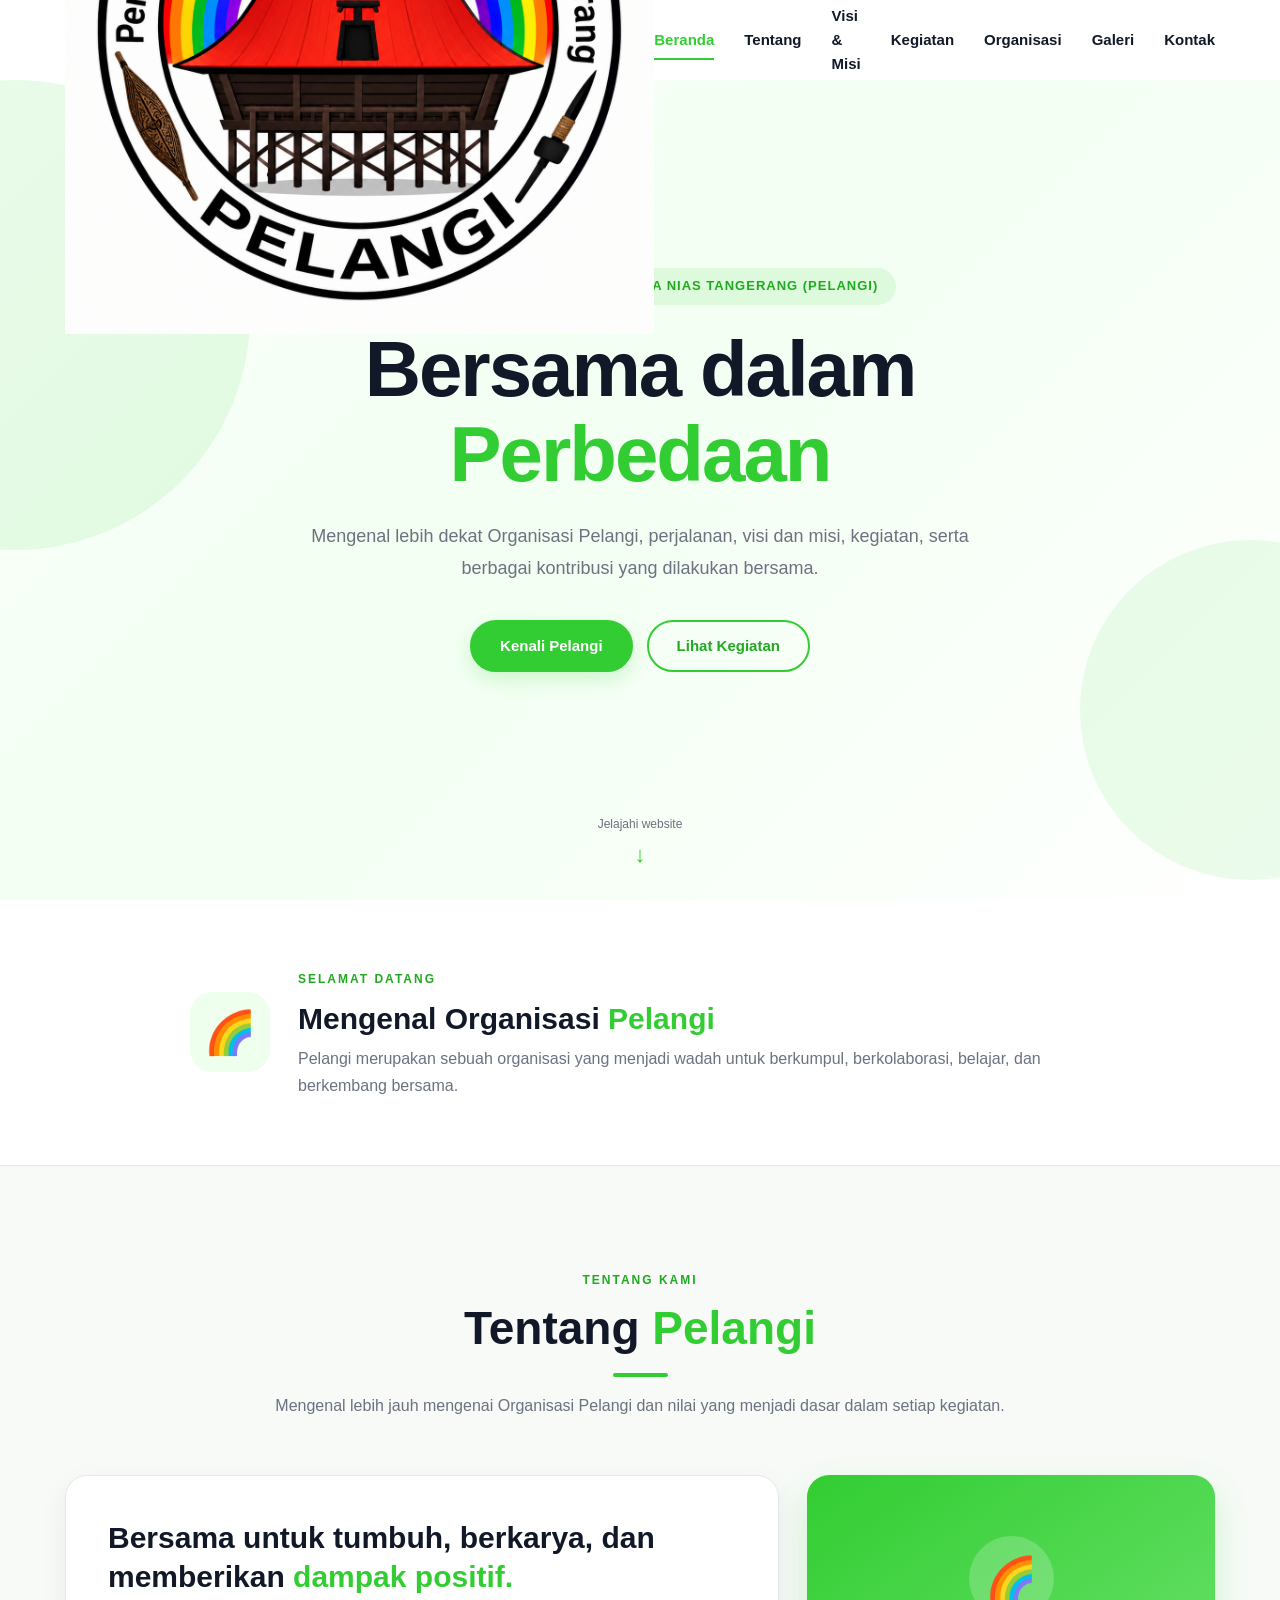
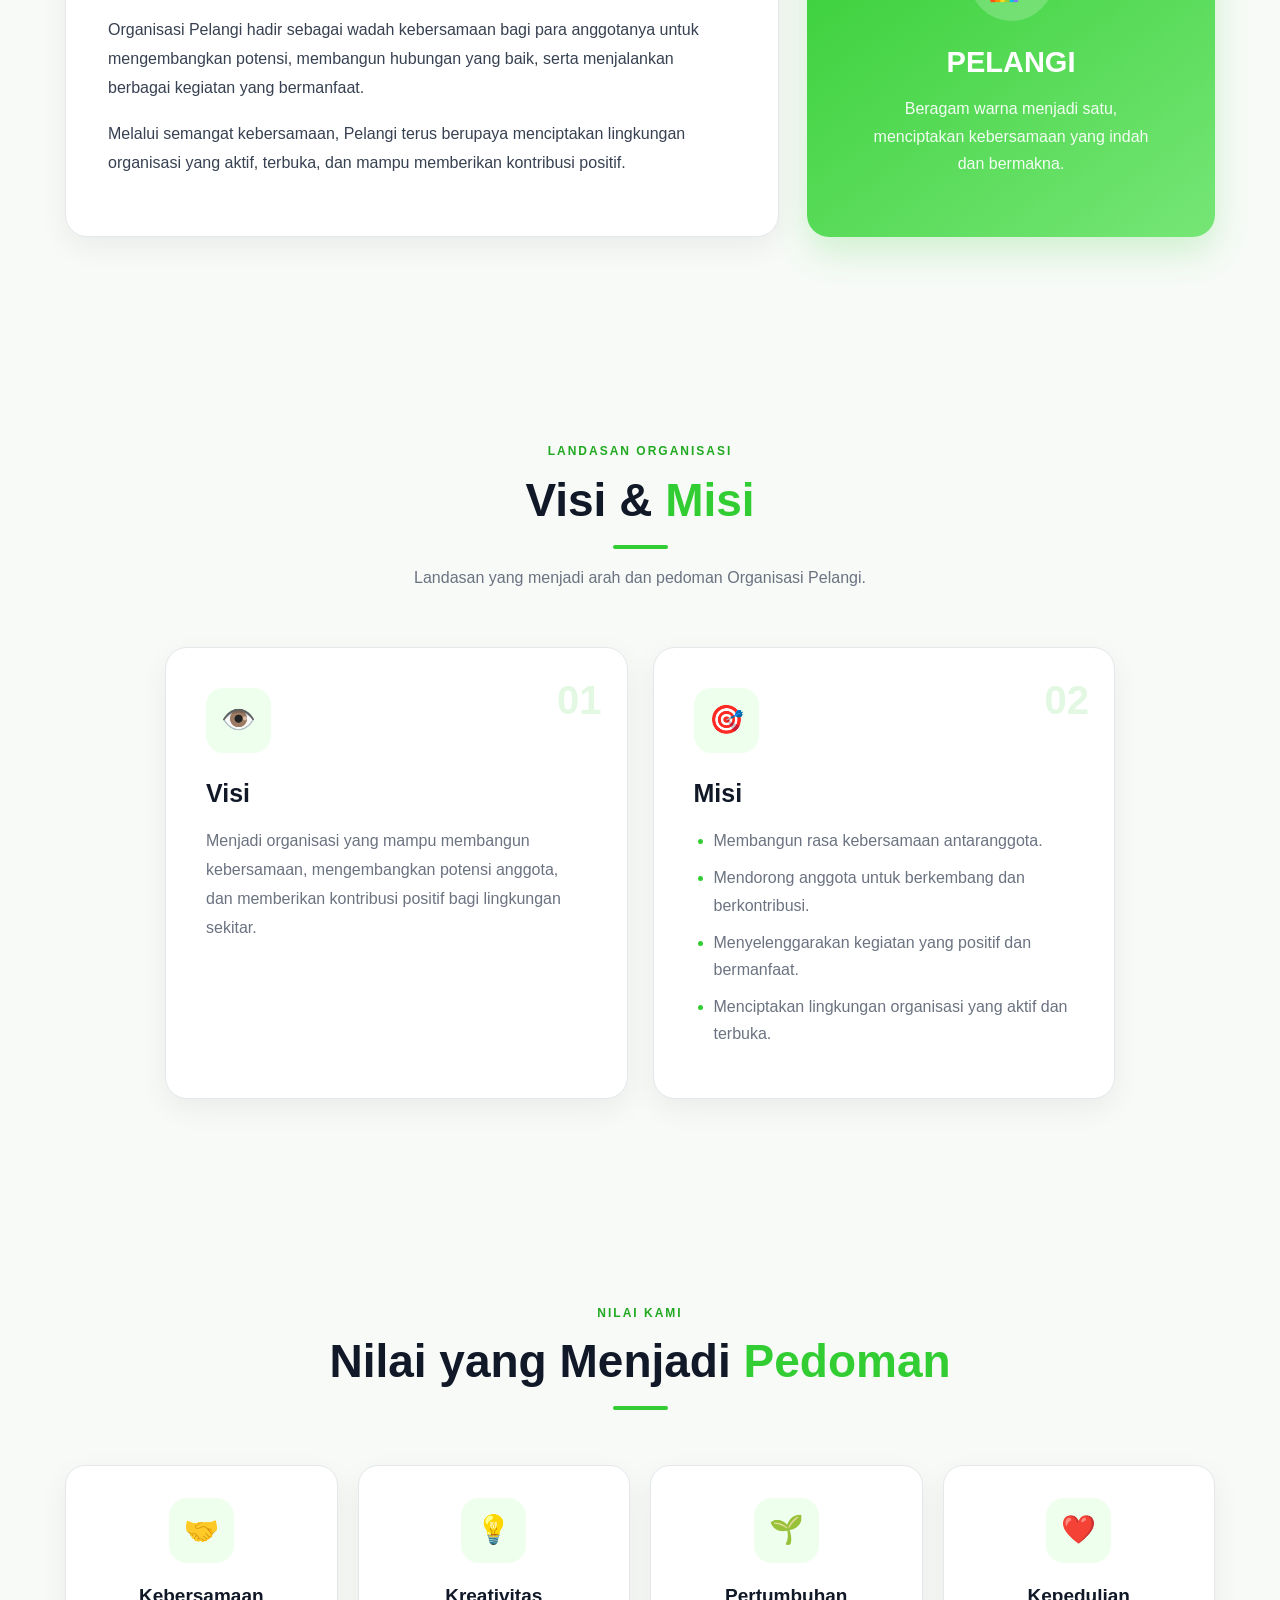
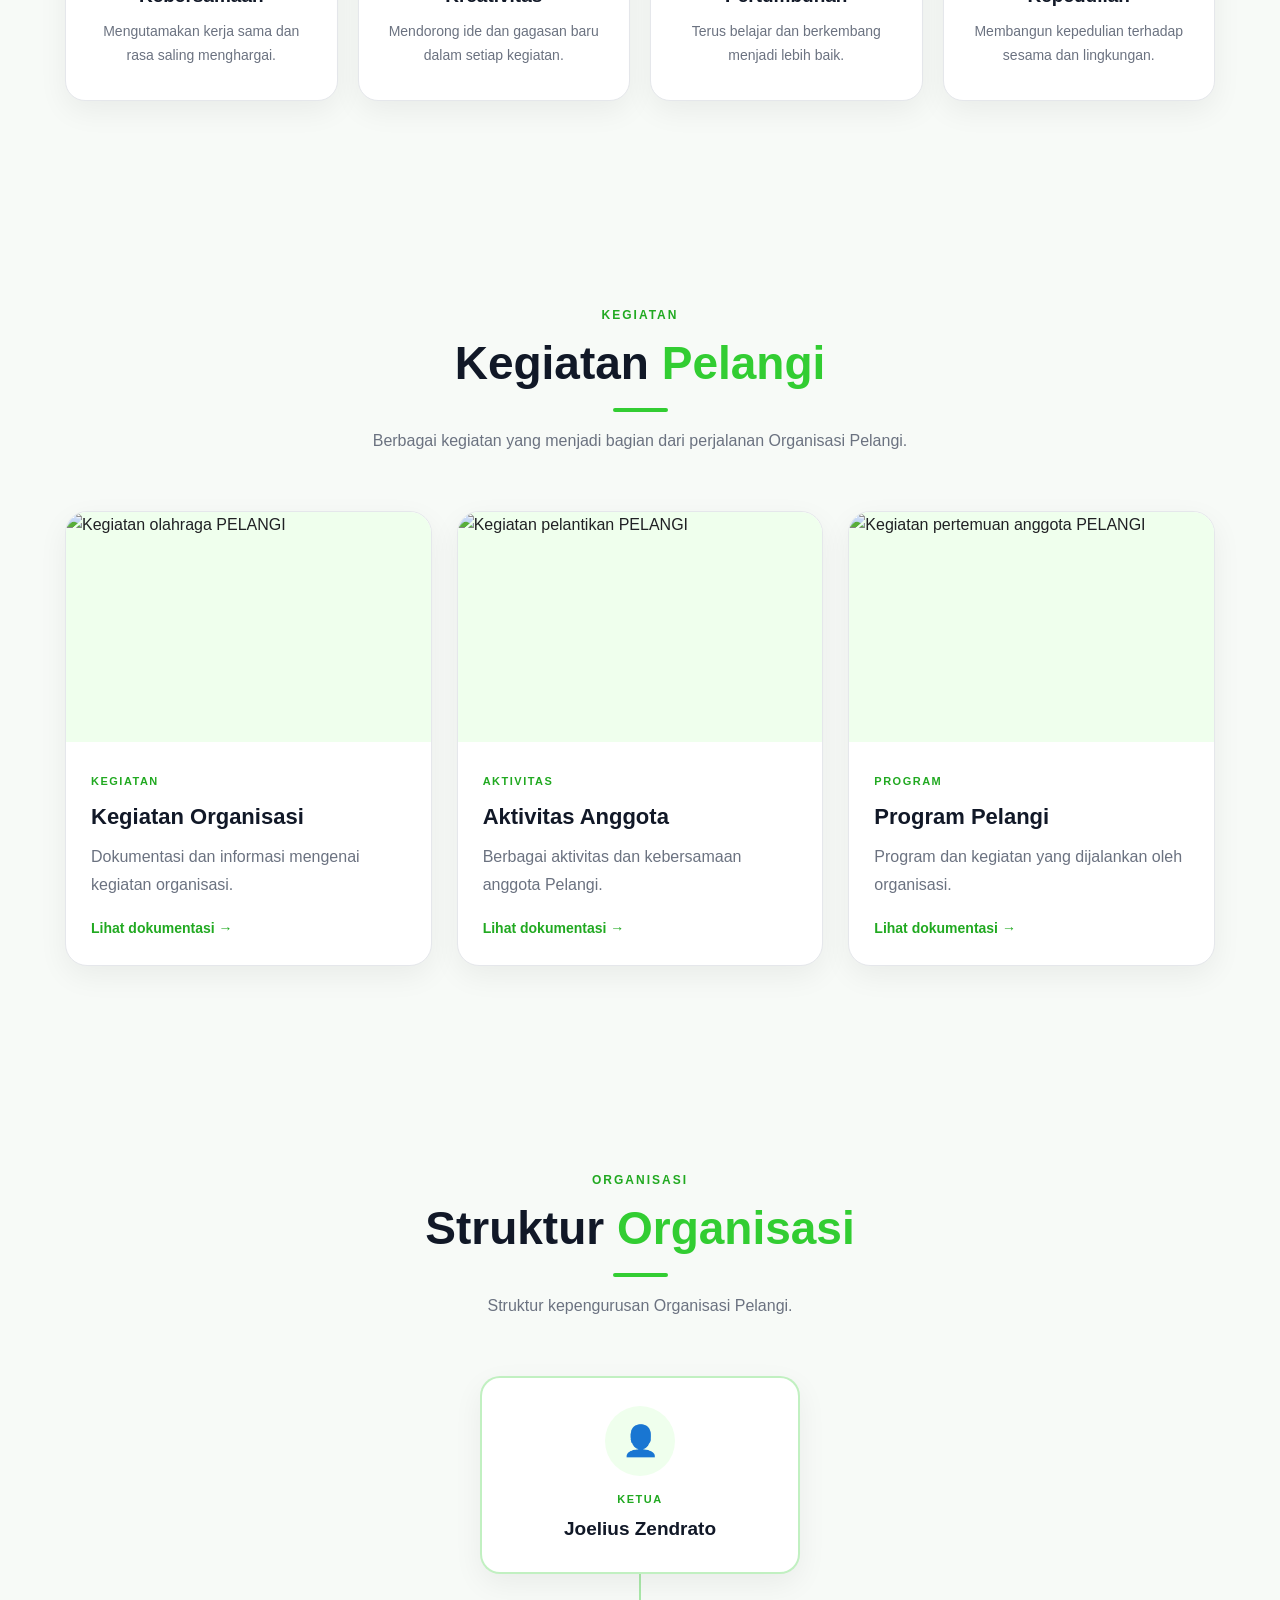
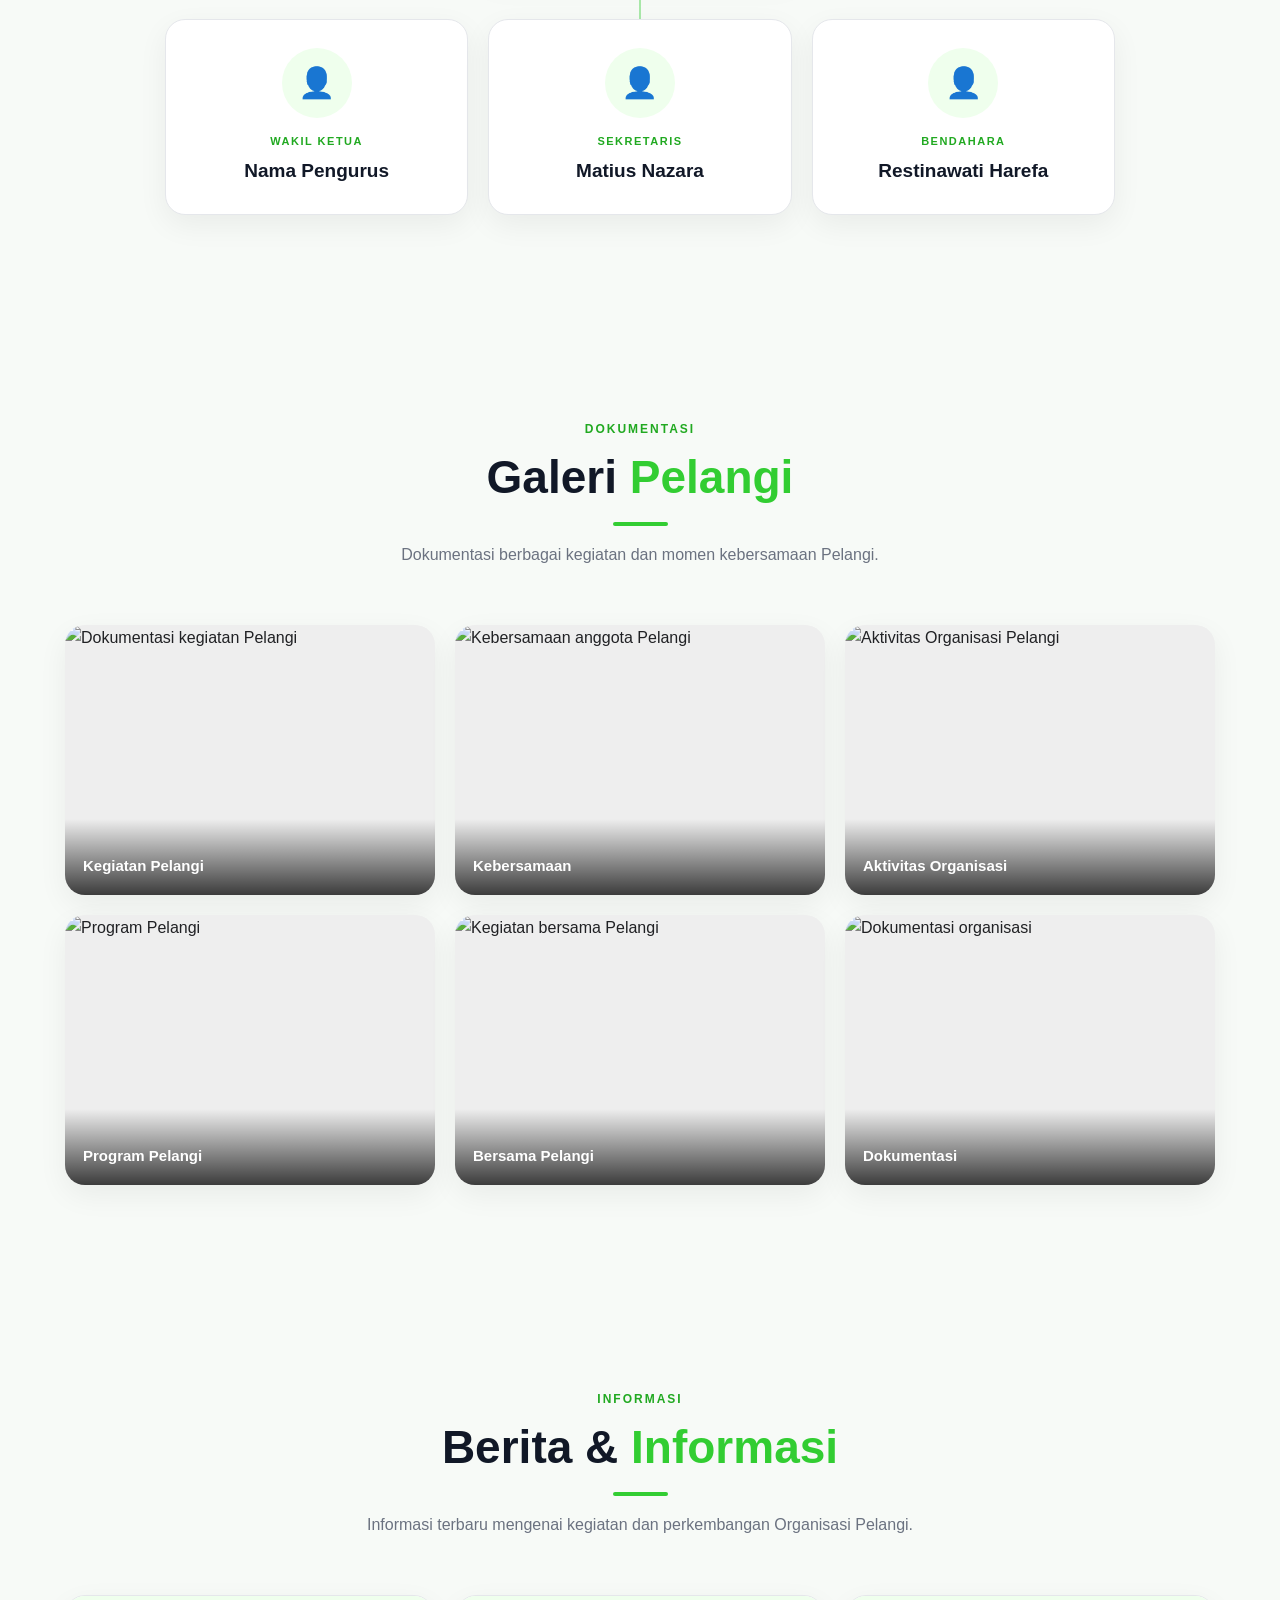
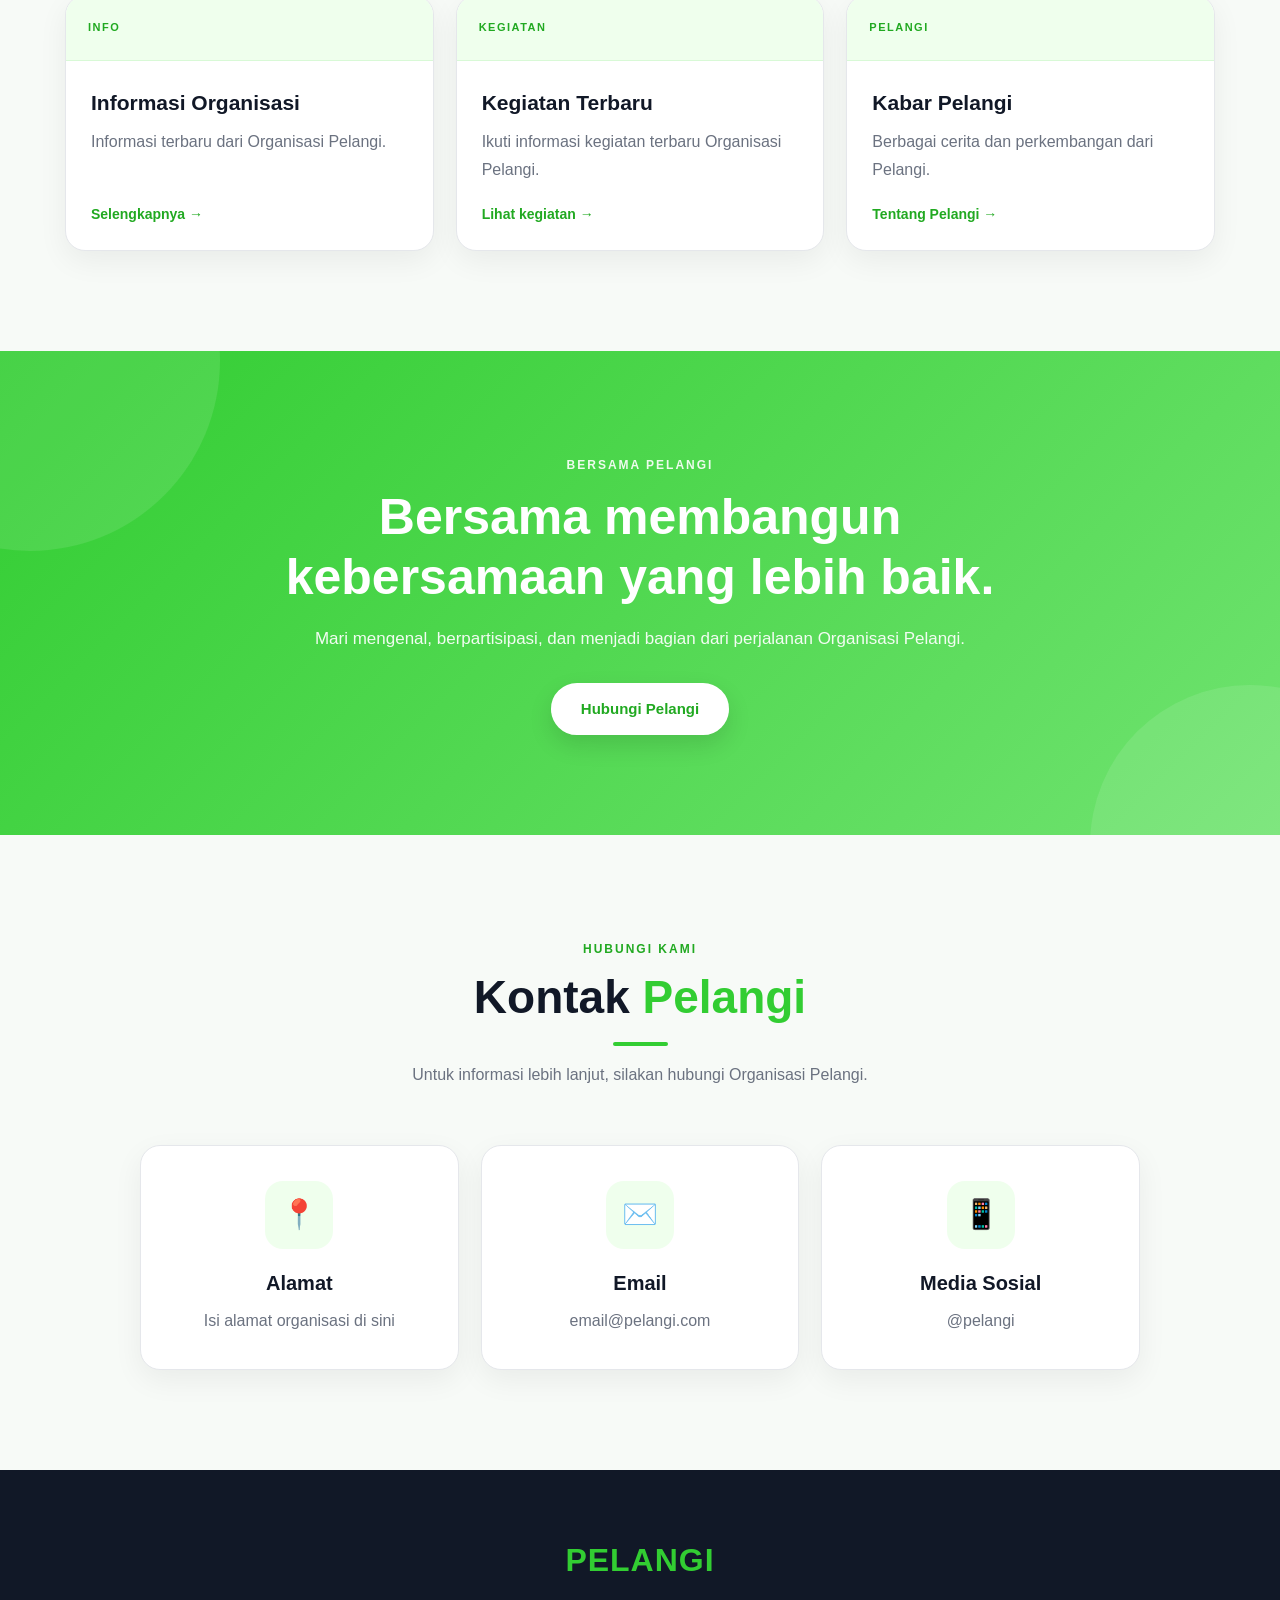
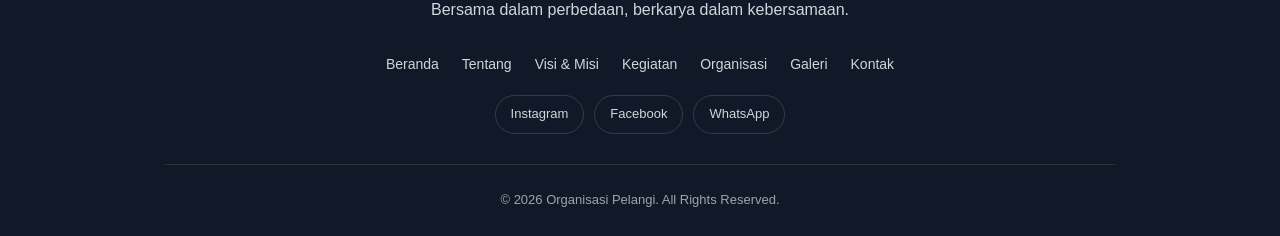
==== index.html @ 0ad8775d "update" ====
<!DOCTYPE html>
<html lang="id">
<head>

    <!-- =====================================================
         BASIC SEO
    ====================================================== -->

    <meta charset="UTF-8">

    <meta name="viewport"
          content="width=device-width, initial-scale=1.0">

    <meta name="description"
          content="Website resmi Organisasi Pelangi. Kenali Pelangi, visi dan misi, kegiatan, program, dokumentasi, berita, dan informasi organisasi.">

    <meta name="keywords"
          content="Pelangi, Organisasi Pelangi, kegiatan Pelangi, program Pelangi, organisasi">

    <meta name="author"
          content="Organisasi Pelangi">

    <meta name="robots"
          content="index, follow">

    <!-- Open Graph -->

    <meta property="og:title"
          content="Pelangi | Organisasi">

    <meta property="og:description"
          content="Website resmi Organisasi Pelangi">

    <meta property="og:type"
          content="website">


    <!-- =====================================================
         TITLE
    ====================================================== -->

    <title>
        Pelangi | Organisasi
    </title>


    <!-- =====================================================
         FAVICON
    ====================================================== -->

    <link rel="icon"
          href="images/favicon.png">


    <!-- =====================================================
         CSS
    ====================================================== -->

    <link rel="stylesheet"
          href="style.css">

</head>


<body>


<!-- =========================================================
     NAVBAR
========================================================= -->

<nav class="navbar">

    <div class="nav-container">


        <!-- LOGO -->

        <a href="#beranda"
           class="Logo"
           aria-label="Pelangi">

            <img src="Logo.png" alt="Logo PELANGI">

        </a>


        <!-- MOBILE BUTTON -->

        <button
            class="menu-toggle"
            type="button"
            aria-label="Buka menu"
            aria-expanded="false">

            ☰

        </button>


        <!-- MENU -->

        <ul class="nav-menu">

            <li>
                <a href="#beranda"
                   class="active">

                    Beranda

                </a>
            </li>


            <li>
                <a href="#tentang">

                    Tentang

                </a>
            </li>


            <li>
                <a href="#visi-misi">

                    Visi & Misi

                </a>
            </li>


            <li>
                <a href="#kegiatan">

                    Kegiatan

                </a>
            </li>


            <li>
                <a href="#struktur">

                    Organisasi

                </a>
            </li>


            <li>
                <a href="#galeri">

                    Galeri

                </a>
            </li>


            <li>
                <a href="#kontak">

                    Kontak

                </a>
            </li>

        </ul>

    </div>

</nav>



<!-- =========================================================
     HERO / BERANDA
========================================================= -->

<header
    id="beranda"
    class="hero">


    <!-- Decorative background -->

    <div class="hero-decoration hero-decoration-left"></div>

    <div class="hero-decoration hero-decoration-right"></div>


    <div class="hero-content">


        <span class="hero-badge">

            PERSATUAN MASYARAKAT LAHEWA NIAS TANGERANG
                            (PELANGI)

        </span>


        <h1>

            Bersama dalam
            <span>Perbedaan</span>

        </h1>


        <p>

            Mengenal lebih dekat Organisasi Pelangi,
            perjalanan, visi dan misi, kegiatan,
            serta berbagai kontribusi yang dilakukan
            bersama.

        </p>


        <div class="hero-buttons">


            <a href="#tentang"
               class="btn">

                Kenali Pelangi

            </a>


            <a href="#kegiatan"
               class="btn btn-outline">

                Lihat Kegiatan

            </a>


        </div>

    </div>


    <!-- SCROLL -->

    <div class="hero-scroll">

        <span>
            Jelajahi website
        </span>

        <span class="scroll-arrow">
            ↓
        </span>

    </div>

</header>



<!-- =========================================================
     INTRO / SAMBUTAN SINGKAT
========================================================= -->

<section class="intro-section">

    <div class="container">

        <div class="intro-content">


            <div class="intro-icon">

                🌈

            </div>


            <div>

                <span class="section-label">

                    SELAMAT DATANG

                </span>


                <h2>

                    Mengenal Organisasi
                    <span>Pelangi</span>

                </h2>


                <p>

                    Pelangi merupakan sebuah organisasi
                    yang menjadi wadah untuk berkumpul,
                    berkolaborasi, belajar, dan berkembang
                    bersama.

                </p>

            </div>

        </div>

    </div>

</section>



<!-- =========================================================
     TENTANG PELANGI
========================================================= -->

<section
    id="tentang"
    class="section">


    <div class="container">


        <div class="section-title">

            <span class="section-label">

                TENTANG KAMI

            </span>


            <h2>

                Tentang
                <span>Pelangi</span>

            </h2>


            <p>

                Mengenal lebih jauh mengenai Organisasi
                Pelangi dan nilai yang menjadi dasar
                dalam setiap kegiatan.

            </p>

        </div>



        <div class="about-content">


            <!-- TEXT -->

            <div class="about-text">


                <h3>

                    Bersama untuk tumbuh,
                    berkarya, dan memberikan
                    <span>dampak positif.</span>

                </h3>


                <p>

                    Organisasi Pelangi hadir sebagai
                    wadah kebersamaan bagi para anggotanya
                    untuk mengembangkan potensi,
                    membangun hubungan yang baik,
                    serta menjalankan berbagai kegiatan
                    yang bermanfaat.

                </p>


                <p>

                    Melalui semangat kebersamaan,
                    Pelangi terus berupaya menciptakan
                    lingkungan organisasi yang aktif,
                    terbuka, dan mampu memberikan
                    kontribusi positif.

                </p>


            </div>



            <!-- HIGHLIGHT -->

            <div class="about-highlight">


                <div class="highlight-icon">

                    🌈

                </div>


                <h3>

                    PELANGI

                </h3>


                <p>

                    Beragam warna menjadi satu,
                    menciptakan kebersamaan yang
                    indah dan bermakna.

                </p>


            </div>


        </div>

    </div>

</section>



<!-- =========================================================
     VISI MISI
========================================================= -->

<section
    id="visi-misi"
    class="section vision-section">


    <div class="container">


        <div class="section-title">

            <span class="section-label">

                LANDASAN ORGANISASI

            </span>


            <h2>

                Visi & <span>Misi</span>

            </h2>


            <p>

                Landasan yang menjadi arah dan pedoman
                Organisasi Pelangi.

            </p>

        </div>



        <div class="vision-grid">


            <!-- VISI -->

            <div class="vision-card">


                <div class="vision-icon">

                    👁️

                </div>


                <span class="vision-number">

                    01

                </span>


                <h3>

                    Visi

                </h3>


                <p>

                    Menjadi organisasi yang mampu
                    membangun kebersamaan, mengembangkan
                    potensi anggota, dan memberikan
                    kontribusi positif bagi lingkungan
                    sekitar.

                </p>

            </div>



            <!-- MISI -->

            <div class="vision-card">


                <div class="vision-icon">

                    🎯

                </div>


                <span class="vision-number">

                    02

                </span>


                <h3>

                    Misi

                </h3>


                <ul>

                    <li>

                        Membangun rasa kebersamaan
                        antaranggota.

                    </li>


                    <li>

                        Mendorong anggota untuk
                        berkembang dan berkontribusi.

                    </li>


                    <li>

                        Menyelenggarakan kegiatan
                        yang positif dan bermanfaat.

                    </li>


                    <li>

                        Menciptakan lingkungan organisasi
                        yang aktif dan terbuka.

                    </li>

                </ul>

            </div>


        </div>

    </div>

</section>



<!-- =========================================================
     NILAI ORGANISASI
========================================================= -->

<section class="section values-section">


    <div class="container">


        <div class="section-title">

            <span class="section-label">

                NILAI KAMI

            </span>


            <h2>

                Nilai yang Menjadi
                <span>Pedoman</span>

            </h2>


        </div>



        <div class="values-grid">


            <div class="value-card">

                <div class="value-icon">
                    🤝
                </div>

                <h3>
                    Kebersamaan
                </h3>

                <p>
                    Mengutamakan kerja sama dan
                    rasa saling menghargai.
                </p>

            </div>


            <div class="value-card">

                <div class="value-icon">
                    💡
                </div>

                <h3>
                    Kreativitas
                </h3>

                <p>
                    Mendorong ide dan gagasan
                    baru dalam setiap kegiatan.
                </p>

            </div>


            <div class="value-card">

                <div class="value-icon">
                    🌱
                </div>

                <h3>
                    Pertumbuhan
                </h3>

                <p>
                    Terus belajar dan berkembang
                    menjadi lebih baik.
                </p>

            </div>


            <div class="value-card">

                <div class="value-icon">
                    ❤️
                </div>

                <h3>
                    Kepedulian
                </h3>

                <p>
                    Membangun kepedulian terhadap
                    sesama dan lingkungan.
                </p>

            </div>


        </div>

    </div>

</section>



<!-- =========================================================
     KEGIATAN
========================================================= -->

<section
    id="kegiatan"
    class="section activities-section">


    <div class="container">


        <div class="section-title">

            <span class="section-label">

                KEGIATAN

            </span>


            <h2>

                Kegiatan
                <span>Pelangi</span>

            </h2>


            <p>

                Berbagai kegiatan yang menjadi bagian
                dari perjalanan Organisasi Pelangi.

            </p>

        </div>



        <div class="activity-grid">


            <!-- KEGIATAN 1 -->

            <article class="activity-card">


                <div class="activity-image">

                    <img
                        src="images/Olahraga.jpeg"
                        alt="Kegiatan olahraga PELANGI"
                        loading="lazy">

                </div>


                <div class="activity-content">


                    <span class="activity-category">

                        KEGIATAN

                    </span>


                    <h3>

                        Kegiatan Organisasi

                    </h3>


                    <p>

                        Dokumentasi dan informasi
                        mengenai kegiatan organisasi.

                    </p>


                    <a href="#galeri"
                       class="activity-link">

                        Lihat dokumentasi →

                    </a>

                </div>

            </article>



            <!-- KEGIATAN 2 -->

            <article class="activity-card">


                <div class="activity-image">

                    <img
                        src="images/Pelantikan.jpeg"
                        alt="Kegiatan pelantikan PELANGI"
                        loading="lazy">

                </div>


                <div class="activity-content">


                    <span class="activity-category">

                        AKTIVITAS

                    </span>


                    <h3>

                        Aktivitas Anggota

                    </h3>


                    <p>

                        Berbagai aktivitas dan
                        kebersamaan anggota Pelangi.

                    </p>


                    <a href="#galeri"
                       class="activity-link">

                        Lihat dokumentasi →

                    </a>

                </div>

            </article>



            <!-- KEGIATAN 3 -->

            <article class="activity-card">


                <div class="activity-image">

                    <img
                        src="images/Pertemuan Anggota.jpeg"
                        alt="Kegiatan pertemuan anggota PELANGI"
                        loading="lazy">

                </div>


                <div class="activity-content">


                    <span class="activity-category">

                        PROGRAM

                    </span>


                    <h3>

                        Program Pelangi

                    </h3>


                    <p>

                        Program dan kegiatan yang
                        dijalankan oleh organisasi.

                    </p>


                    <a href="#galeri"
                       class="activity-link">

                        Lihat dokumentasi →

                    </a>

                </div>

            </article>


        </div>

    </div>

</section>



<!-- =========================================================
     STRUKTUR ORGANISASI
========================================================= -->

<section
    id="struktur"
    class="section structure-section">


    <div class="container">


        <div class="section-title">

            <span class="section-label">

                ORGANISASI

            </span>


            <h2>

                Struktur
                <span>Organisasi</span>

            </h2>


            <p>

                Struktur kepengurusan Organisasi Pelangi.

            </p>

        </div>



        <div class="structure-container">


            <!-- KETUA -->

            <div class="structure-card main-position">


                <div class="person-icon">

                    👤

                </div>


                <span>

                    KETUA

                </span>


                <h3>

                    Joelius Zendrato

                </h3>


            </div>



            <div class="structure-line"></div>



            <!-- PENGURUS -->

            <div class="structure-grid">


                <div class="structure-card">

                    <div class="person-icon">
                        👤
                    </div>

                    <span>
                        WAKIL KETUA
                    </span>

                    <h3>
                        Nama Pengurus
                    </h3>

                </div>


                <div class="structure-card">

                    <div class="person-icon">
                        👤
                    </div>

                    <span>
                        SEKRETARIS
                    </span>

                    <h3>
                        Matius Nazara
                    </h3>

                </div>


                <div class="structure-card">

                    <div class="person-icon">
                        👤
                    </div>

                    <span>
                        BENDAHARA
                    </span>

                    <h3>
                        Restinawati Harefa
                    </h3>

                </div>


            </div>


        </div>

    </div>

</section>



<!-- =========================================================
     GALERI
========================================================= -->

<section
    id="galeri"
    class="section gallery-section">


    <div class="container">


        <div class="section-title">

            <span class="section-label">

                DOKUMENTASI

            </span>


            <h2>

                Galeri
                <span>Pelangi</span>

            </h2>


            <p>

                Dokumentasi berbagai kegiatan
                dan momen kebersamaan Pelangi.

            </p>

        </div>



        <div class="gallery">


            <div class="gallery-item">

                <img
                    src="images/Kegiatan Pelangi.jpeg"
                    alt="Dokumentasi kegiatan Pelangi"
                    loading="lazy">

                <div class="gallery-caption">

                    Kegiatan Pelangi

                </div>

            </div>


            <div class="gallery-item">

                <img
                    src="images/Kebersamaan Anggota Pelangi.jpeg"
                    alt="Kebersamaan anggota Pelangi"
                    loading="lazy">

                <div class="gallery-caption">

                    Kebersamaan

                </div>

            </div>


            <div class="gallery-item">

                <img
                    src="images/Aktivitas Organisasi Pelangi.jpeg"
                    alt="Aktivitas Organisasi Pelangi"
                    loading="lazy">

                <div class="gallery-caption">

                    Aktivitas Organisasi

                </div>

            </div>


            <div class="gallery-item">

                <img
                    src="images/Program Pelangi.jpeg"
                    alt="Program Pelangi"
                    loading="lazy">

                <div class="gallery-caption">

                    Program Pelangi

                </div>

            </div>


            <div class="gallery-item">

                <img
                    src="images/Kegiatan Bersama Pelangi.jpeg"
                    alt="Kegiatan bersama Pelangi"
                    loading="lazy">

                <div class="gallery-caption">

                    Bersama Pelangi

                </div>

            </div>


            <div class="gallery-item">

                <img
                    src="images/Dokumentasi organisasi.jpeg"
                    alt="Dokumentasi organisasi"
                    loading="lazy">

                <div class="gallery-caption">

                    Dokumentasi

                </div>

            </div>


        </div>

    </div>

</section>



<!-- =========================================================
     BERITA / INFORMASI
========================================================= -->

<section class="section news-section">


    <div class="container">


        <div class="section-title">

            <span class="section-label">

                INFORMASI

            </span>


            <h2>

                Berita &amp;
                <span>Informasi</span>

            </h2>


            <p>

                Informasi terbaru mengenai kegiatan
                dan perkembangan Organisasi Pelangi.

            </p>

        </div>



        <div class="news-grid">


            <article class="news-card">


                <div class="news-date">

                    <span>
                        INFO
                    </span>

                </div>


                <div class="news-content">

                    <h3>

                        Informasi Organisasi

                    </h3>


                    <p>

                        Informasi terbaru dari
                        Organisasi Pelangi.

                    </p>


                    <a href="#kontak">

                        Selengkapnya →

                    </a>

                </div>

            </article>



            <article class="news-card">


                <div class="news-date">

                    <span>
                        KEGIATAN
                    </span>

                </div>


                <div class="news-content">

                    <h3>

                        Kegiatan Terbaru

                    </h3>


                    <p>

                        Ikuti informasi kegiatan
                        terbaru Organisasi Pelangi.

                    </p>


                    <a href="#kegiatan">

                        Lihat kegiatan →

                    </a>

                </div>

            </article>



            <article class="news-card">


                <div class="news-date">

                    <span>
                        PELANGI
                    </span>

                </div>


                <div class="news-content">

                    <h3>

                        Kabar Pelangi

                    </h3>


                    <p>

                        Berbagai cerita dan perkembangan
                        dari Pelangi.

                    </p>


                    <a href="#tentang">

                        Tentang Pelangi →

                    </a>

                </div>

            </article>


        </div>

    </div>

</section>



<!-- =========================================================
     CALL TO ACTION
========================================================= -->

<section class="cta">


    <div class="container">


        <div class="cta-content">


            <span class="section-label">

                BERSAMA PELANGI

            </span>


            <h2>

                Bersama membangun
                kebersamaan yang lebih baik.

            </h2>


            <p>

                Mari mengenal, berpartisipasi,
                dan menjadi bagian dari perjalanan
                Organisasi Pelangi.

            </p>


            <a href="#kontak"
               class="btn">

                Hubungi Pelangi

            </a>


        </div>

    </div>

</section>



<!-- =========================================================
     KONTAK
========================================================= -->

<section
    id="kontak"
    class="section contact-section">


    <div class="container">


        <div class="section-title">

            <span class="section-label">

                HUBUNGI KAMI

            </span>


            <h2>

                Kontak
                <span>Pelangi</span>

            </h2>


            <p>

                Untuk informasi lebih lanjut,
                silakan hubungi Organisasi Pelangi.

            </p>

        </div>



        <div class="contact-grid">


            <!-- ALAMAT -->

            <div class="contact-card">


                <div class="contact-icon">

                    📍

                </div>


                <h3>

                    Alamat

                </h3>


                <p>

                    Isi alamat organisasi di sini

                </p>

            </div>



            <!-- EMAIL -->

            <div class="contact-card">


                <div class="contact-icon">

                    ✉️

                </div>


                <h3>

                    Email

                </h3>


                <p>

                    email@pelangi.com

                </p>

            </div>



            <!-- MEDIA SOSIAL -->

            <div class="contact-card">


                <div class="contact-icon">

                    📱

                </div>


                <h3>

                    Media Sosial

                </h3>


                <p>

                    @pelangi

                </p>

            </div>


        </div>

    </div>

</section>



<!-- =========================================================
     FOOTER
========================================================= -->

<footer>


    <div class="footer-content">


        <div class="footer-brand">

            <h2>

                PELANGI

            </h2>


            <p>

                Bersama dalam perbedaan,
                berkarya dalam kebersamaan.

            </p>

        </div>



        <!-- FOOTER MENU -->

        <div class="footer-menu">


            <a href="#beranda">
                Beranda
            </a>


            <a href="#tentang">
                Tentang
            </a>


            <a href="#visi-misi">
                Visi &amp; Misi
            </a>


            <a href="#kegiatan">
                Kegiatan
            </a>


            <a href="#struktur">
                Organisasi
            </a>


            <a href="#galeri">
                Galeri
            </a>


            <a href="#kontak">
                Kontak
            </a>


        </div>



        <!-- SOCIAL MEDIA -->

        <div class="footer-social">


            <a href="#"
               aria-label="Instagram">

                Instagram

            </a>


            <a href="#"
               aria-label="Facebook">

                Facebook

            </a>


            <a href="#"
               aria-label="WhatsApp">

                WhatsApp

            </a>


        </div>



        <!-- COPYRIGHT -->

        <div class="copyright">

            <p>

                © <span id="current-year"></span>
                Organisasi Pelangi.
                All Rights Reserved.

            </p>

        </div>


    </div>

</footer>



<!-- =========================================================
     BACK TO TOP
========================================================= -->

<button
    class="back-to-top"
    type="button"
    aria-label="Kembali ke atas">

    ↑

</button>



<!-- =========================================================
     JAVASCRIPT
========================================================= -->

<script src="script.js"></script>


</body>

</html>
---- style.css ----
/* =========================================================
   PELANGI
   WEBSITE RESMI ORGANISASI
   PRIMARY COLOR : #32CD32
========================================================= */


/* =========================================================
   RESET
========================================================= */

* {
    margin: 0;
    padding: 0;
    box-sizing: border-box;
}

html {
    scroll-behavior: smooth;
    scroll-padding-top: 80px;
}

body {
    font-family: Arial, Helvetica, sans-serif;
    background: #ffffff;
    color: #202124;
    line-height: 1.6;
    overflow-x: hidden;
}

body,
button,
a {
    -webkit-font-smoothing: antialiased;
}

img {
    display: block;
    width: 100%;
    max-width: 100%;
}

a {
    color: inherit;
    text-decoration: none;
}

button {
    font-family: inherit;
}


/* =========================================================
   VARIABLES
========================================================= */

:root {

    --primary: #32CD32;
    --primary-dark: #21a921;
    --primary-light: #efffed;

    --dark: #111827;
    --text: #374151;
    --muted: #6b7280;

    --white: #ffffff;
    --soft: #f7faf7;
    --border: #e5e7eb;

    --container: 1150px;

    --shadow:
        0 10px 30px rgba(0, 0, 0, 0.06);

    --shadow-hover:
        0 18px 40px rgba(0, 0, 0, 0.11);
}


/* =========================================================
   CONTAINER
========================================================= */

.container {
    width: min(90%, var(--container));
    margin: 0 auto;
}


/* =========================================================
   NAVBAR
========================================================= */

.navbar {
    position: fixed;
    top: 0;
    left: 0;

    width: 100%;
    height: 80px;

    display: flex;
    align-items: center;

    background: rgba(255, 255, 255, 0.97);

    border-bottom: 1px solid transparent;

    z-index: 9999;

    transition:
        height 0.3s ease,
        box-shadow 0.3s ease,
        border-color 0.3s ease;
}

.navbar.scrolled {
    height: 70px;

    border-bottom-color: var(--border);

    box-shadow:
        0 5px 25px rgba(0, 0, 0, 0.08);
}

.nav-container {
    width: min(90%, var(--container));
    margin: 0 auto;

    display: flex;
    align-items: center;
    justify-content: space-between;
}


/* =========================================================
   LOGO
========================================================= */

.logo {
    color: var(--primary);

    font-size: 30px;
    font-weight: 900;

    letter-spacing: 1px;

    transition: 0.3s ease;
}

.logo img {
    width: 55px;
    height: 55px;
    display: block;
    object-fit: contain;
}

.logo:hover {
    transform: translateY(-2px);
}


/* =========================================================
   NAV MENU
========================================================= */

.nav-menu {
    display: flex;
    align-items: center;

    gap: 30px;

    list-style: none;
}

.nav-menu li {
    list-style: none;
}

.nav-menu a {
    position: relative;

    display: inline-block;

    padding: 8px 0;

    color: var(--dark);

    font-size: 15px;
    font-weight: 700;

    transition:
        color 0.3s ease;
}

.nav-menu a::after {
    content: "";

    position: absolute;

    left: 0;
    bottom: 0;

    width: 0;
    height: 2px;

    background: var(--primary);

    transition:
        width 0.3s ease;
}

.nav-menu a:hover,
.nav-menu a.active {
    color: var(--primary);
}

.nav-menu a:hover::after,
.nav-menu a.active::after {
    width: 100%;
}


/* =========================================================
   MOBILE MENU BUTTON
========================================================= */

.menu-toggle {
    display: none;

    width: 44px;
    height: 44px;

    align-items: center;
    justify-content: center;

    border: none;
    border-radius: 10px;

    background: var(--primary-light);

    color: var(--dark);

    font-size: 25px;

    cursor: pointer;

    transition: 0.3s ease;
}

.menu-toggle:hover {
    background: var(--primary);
    color: #ffffff;
}


/* =========================================================
   HERO
========================================================= */

.hero {
    position: relative;

    min-height: 100vh;

    padding:
        150px 20px
        110px;

    display: flex;
    align-items: center;
    justify-content: center;

    text-align: center;

    overflow: hidden;

    background:
        linear-gradient(
            135deg,
            #ffffff 0%,
            #f2fff2 45%,
            #ffffff 100%
        );
}


/* =========================================================
   HERO DECORATION
========================================================= */

.hero-decoration {
    position: absolute;

    border-radius: 50%;

    pointer-events: none;
}

.hero-decoration-left {
    width: 470px;
    height: 470px;

    left: -220px;
    top: 80px;

    background:
        rgba(50, 205, 50, 0.10);
}

.hero-decoration-right {
    width: 340px;
    height: 340px;

    right: -140px;
    bottom: 20px;

    background:
        rgba(50, 205, 50, 0.09);
}


/* =========================================================
   HERO CONTENT
========================================================= */

.hero-content {
    position: relative;

    width: min(100%, 850px);

    z-index: 2;
}

.hero-badge {
    display: inline-block;

    margin-bottom: 22px;

    padding:
        8px 18px;

    border-radius: 50px;

    background:
        rgba(50, 205, 50, 0.11);

    color: var(--primary-dark);

    font-size: 13px;
    font-weight: 800;

    letter-spacing: 1px;
}

.hero h1 {
    margin-bottom: 24px;

    color: var(--dark);

    font-size:
        clamp(46px, 7vw, 78px);

    font-weight: 900;

    line-height: 1.08;

    letter-spacing: -2px;
}

.hero h1 span {
    color: var(--primary);
}

.hero p {
    width: min(100%, 700px);

    margin:
        0 auto
        35px;

    color: var(--muted);

    font-size: 18px;

    line-height: 1.8;
}


/* =========================================================
   HERO BUTTONS
========================================================= */

.hero-buttons {
    display: flex;

    align-items: center;
    justify-content: center;

    gap: 14px;

    flex-wrap: wrap;
}

.btn {
    display: inline-flex;

    align-items: center;
    justify-content: center;

    min-height: 50px;

    padding:
        12px 28px;

    border:
        2px solid var(--primary);

    border-radius: 50px;

    background: var(--primary);

    color: #ffffff;

    font-size: 15px;
    font-weight: 800;

    box-shadow:
        0 8px 20px rgba(50, 205, 50, 0.20);

    transition:
        transform 0.3s ease,
        background 0.3s ease,
        box-shadow 0.3s ease;
}

.btn:hover {
    background: var(--primary-dark);

    border-color: var(--primary-dark);

    transform: translateY(-3px);

    box-shadow:
        0 13px 30px rgba(50, 205, 50, 0.27);
}

.btn-outline {
    background: transparent;

    color: var(--primary-dark);

    box-shadow: none;
}

.btn-outline:hover {
    background: var(--primary);

    border-color: var(--primary);

    color: #ffffff;
}


/* =========================================================
   HERO SCROLL
========================================================= */

.hero-scroll {
    position: absolute;

    bottom: 28px;
    left: 50%;

    transform: translateX(-50%);

    display: flex;

    flex-direction: column;
    align-items: center;

    gap: 3px;

    color: var(--muted);

    font-size: 12px;

    z-index: 2;
}

.scroll-arrow {
    color: var(--primary);

    font-size: 22px;

    animation:
        scrollDown 1.5s infinite;
}

@keyframes scrollDown {

    0%,
    100% {
        transform: translateY(0);
    }

    50% {
        transform: translateY(7px);
    }
}


/* =========================================================
   INTRO SECTION
========================================================= */

.intro-section {
    position: relative;

    padding:
        65px 0;

    background: #ffffff;

    border-bottom:
        1px solid var(--border);
}

.intro-content {
    display: flex;

    align-items: center;

    gap: 28px;

    max-width: 900px;

    margin: 0 auto;
}

.intro-icon {
    flex-shrink: 0;

    width: 80px;
    height: 80px;

    display: flex;

    align-items: center;
    justify-content: center;

    border-radius: 22px;

    background: var(--primary-light);

    font-size: 42px;
}

.intro-content h2 {
    margin-bottom: 8px;

    color: var(--dark);

    font-size: 30px;

    line-height: 1.2;
}

.intro-content h2 span {
    color: var(--primary);
}

.intro-content p {
    color: var(--muted);

    line-height: 1.7;
}


/* =========================================================
   GENERAL SECTION
========================================================= */

.section {
    position: relative;

    padding:
        100px 0;

    background: #ffffff;
}

.section:nth-of-type(even) {
    background: var(--soft);
}


/* =========================================================
   SECTION TITLE
========================================================= */

.section-title {
    max-width: 760px;

    margin:
        0 auto
        55px;

    text-align: center;
}

.section-label {
    display: inline-block;

    margin-bottom: 12px;

    color: var(--primary-dark);

    font-size: 12px;
    font-weight: 900;

    letter-spacing: 2px;
}

.section-title h2 {
    margin-bottom: 15px;

    color: var(--dark);

    font-size:
        clamp(32px, 5vw, 46px);

    font-weight: 900;

    line-height: 1.15;
}

.section-title h2 span {
    color: var(--primary);
}

.section-title h2::after {
    content: "";

    display: block;

    width: 55px;
    height: 4px;

    margin:
        18px auto
        0;

    border-radius: 10px;

    background: var(--primary);
}

.section-title p {
    color: var(--muted);

    font-size: 16px;

    line-height: 1.8;
}


/* =========================================================
   ABOUT
========================================================= */

.about-content {
    display: grid;

    grid-template-columns:
        1.4fr 0.8fr;

    gap: 28px;
}

.about-text {
    padding: 42px;

    border:
        1px solid var(--border);

    border-radius: 22px;

    background: #ffffff;

    box-shadow: var(--shadow);
}

.about-text h3 {
    margin-bottom: 20px;

    color: var(--dark);

    font-size: 30px;

    line-height: 1.3;
}

.about-text h3 span {
    color: var(--primary);
}

.about-text p {
    margin-bottom: 17px;

    color: var(--text);

    line-height: 1.8;
}

.about-highlight {
    min-height: 100%;

    display: flex;

    flex-direction: column;

    align-items: center;
    justify-content: center;

    padding: 40px;

    border-radius: 22px;

    background:
        linear-gradient(
            145deg,
            #32CD32,
            #76e676
        );

    color: #ffffff;

    text-align: center;

    box-shadow:
        0 15px 35px rgba(50, 205, 50, 0.20);
}

.highlight-icon {
    width: 85px;
    height: 85px;

    display: flex;

    align-items: center;
    justify-content: center;

    margin-bottom: 18px;

    border-radius: 50%;

    background:
        rgba(255, 255, 255, 0.20);

    font-size: 42px;
}

.about-highlight h3 {
    margin-bottom: 10px;

    font-size: 29px;
}

.about-highlight p {
    max-width: 280px;

    color:
        rgba(255, 255, 255, 0.92);

    line-height: 1.7;
}


/* =========================================================
   VISI & MISI
========================================================= */

.vision-section {
    background: var(--soft);
}

.vision-grid {
    display: grid;

    grid-template-columns:
        repeat(2, 1fr);

    gap: 25px;

    max-width: 950px;

    margin: 0 auto;
}

.vision-card {
    position: relative;

    padding: 40px;

    border:
        1px solid var(--border);

    border-radius: 22px;

    background: #ffffff;

    box-shadow: var(--shadow);

    overflow: hidden;

    transition:
        transform 0.3s ease,
        box-shadow 0.3s ease;
}

.vision-card:hover {
    transform: translateY(-7px);

    box-shadow: var(--shadow-hover);
}

.vision-icon {
    width: 65px;
    height: 65px;

    display: flex;

    align-items: center;
    justify-content: center;

    margin-bottom: 20px;

    border-radius: 17px;

    background: var(--primary-light);

    font-size: 28px;
}

.vision-number {
    position: absolute;

    top: 20px;
    right: 25px;

    color:
        rgba(50, 205, 50, 0.14);

    font-size: 40px;

    font-weight: 900;
}

.vision-card h3 {
    margin-bottom: 14px;

    color: var(--dark);

    font-size: 25px;
}

.vision-card p {
    color: var(--muted);

    line-height: 1.8;
}

.vision-card ul {
    padding-left: 20px;

    color: var(--muted);
}

.vision-card li {
    margin-bottom: 10px;

    line-height: 1.7;
}

.vision-card li::marker {
    color: var(--primary);
}


/* =========================================================
   VALUES
========================================================= */

.values-section {
    background: #ffffff;
}

.values-grid {
    display: grid;

    grid-template-columns:
        repeat(4, 1fr);

    gap: 20px;
}

.value-card {
    padding: 32px 22px;

    border:
        1px solid var(--border);

    border-radius: 20px;

    background: #ffffff;

    text-align: center;

    box-shadow: var(--shadow);

    transition:
        transform 0.3s ease,
        box-shadow 0.3s ease;
}

.value-card:hover {
    transform: translateY(-7px);

    box-shadow: var(--shadow-hover);
}

.value-icon {
    width: 65px;
    height: 65px;

    display: flex;

    align-items: center;
    justify-content: center;

    margin:
        0 auto
        18px;

    border-radius: 18px;

    background: var(--primary-light);

    font-size: 28px;
}

.value-card h3 {
    margin-bottom: 9px;

    color: var(--dark);

    font-size: 19px;
}

.value-card p {
    color: var(--muted);

    font-size: 14px;

    line-height: 1.7;
}


/* =========================================================
   KEGIATAN
========================================================= */

.activities-section {
    background: var(--soft);
}

.activity-grid {
    display: grid;

    grid-template-columns:
        repeat(3, 1fr);

    gap: 25px;
}

.activity-card {
    overflow: hidden;

    border:
        1px solid var(--border);

    border-radius: 22px;

    background: #ffffff;

    box-shadow: var(--shadow);

    transition:
        transform 0.3s ease,
        box-shadow 0.3s ease;
}

.activity-card:hover {
    transform: translateY(-8px);

    box-shadow: var(--shadow-hover);
}

.activity-image {
    position: relative;

    height: 230px;

    overflow: hidden;

    background:
        var(--primary-light);
}

.activity-image img {
    width: 100%;
    height: 100%;

    object-fit: cover;

    transition:
        transform 0.5s ease;
}

.activity-card:hover
.activity-image img {
    transform: scale(1.06);
}

.activity-content {
    padding: 25px;
}

.activity-category {
    display: inline-block;

    margin-bottom: 9px;

    color: var(--primary-dark);

    font-size: 11px;

    font-weight: 900;

    letter-spacing: 1.5px;
}

.activity-content h3 {
    margin-bottom: 9px;

    color: var(--dark);

    font-size: 22px;
}

.activity-content p {
    margin-bottom: 17px;

    color: var(--muted);

    line-height: 1.7;
}

.activity-link {
    color: var(--primary-dark);

    font-size: 14px;

    font-weight: 800;

    transition: 0.3s ease;
}

.activity-link:hover {
    color: var(--primary);

    margin-left: 5px;
}


/* =========================================================
   STRUCTURE ORGANIZATION
========================================================= */

.structure-section {
    background: #ffffff;
}

.structure-container {
    max-width: 950px;

    margin: 0 auto;

    text-align: center;
}

.structure-card {
    padding: 28px 22px;

    border:
        1px solid var(--border);

    border-radius: 20px;

    background: #ffffff;

    box-shadow: var(--shadow);

    transition:
        transform 0.3s ease,
        box-shadow 0.3s ease;
}

.structure-card:hover {
    transform: translateY(-5px);

    box-shadow: var(--shadow-hover);
}

.main-position {
    width: min(100%, 320px);

    margin: 0 auto;

    border:
        2px solid rgba(50, 205, 50, 0.30);
}

.person-icon {
    width: 70px;
    height: 70px;

    display: flex;

    align-items: center;
    justify-content: center;

    margin:
        0 auto
        15px;

    border-radius: 50%;

    background: var(--primary-light);

    font-size: 30px;
}

.structure-card > span {
    display: block;

    margin-bottom: 5px;

    color: var(--primary-dark);

    font-size: 11px;

    font-weight: 900;

    letter-spacing: 1.5px;
}

.structure-card h3 {
    color: var(--dark);

    font-size: 19px;
}

.structure-line {
    width: 2px;
    height: 45px;

    margin: 0 auto;

    background:
        rgba(50, 205, 50, 0.40);
}

.structure-grid {
    display: grid;

    grid-template-columns:
        repeat(3, 1fr);

    gap: 20px;
}


/* =========================================================
   GALLERY
========================================================= */

.gallery-section {
    background: var(--soft);
}

.gallery {
    display: grid;

    grid-template-columns:
        repeat(3, 1fr);

    gap: 20px;
}

.gallery-item {
    position: relative;

    height: 270px;

    overflow: hidden;

    border-radius: 20px;

    background:
        #eeeeee;

    box-shadow: var(--shadow);
}

.gallery-item img {
    width: 100%;
    height: 100%;

    object-fit: cover;

    transition:
        transform 0.5s ease;
}

.gallery-item:hover img {
    transform: scale(1.08);
}

.gallery-caption {
    position: absolute;

    left: 0;
    right: 0;
    bottom: 0;

    padding:
        35px 18px
        17px;

    color: #ffffff;

    font-size: 15px;

    font-weight: 800;

    background:
        linear-gradient(
            transparent,
            rgba(0, 0, 0, 0.75)
        );
}


/* =========================================================
   NEWS / INFORMATION
========================================================= */

.news-section {
    background: #ffffff;
}

.news-grid {
    display: grid;

    grid-template-columns:
        repeat(3, 1fr);

    gap: 22px;
}

.news-card {
    display: flex;

    flex-direction: column;

    min-height: 250px;

    overflow: hidden;

    border:
        1px solid var(--border);

    border-radius: 20px;

    background: #ffffff;

    box-shadow: var(--shadow);

    transition:
        transform 0.3s ease,
        box-shadow 0.3s ease;
}

.news-card:hover {
    transform: translateY(-7px);

    box-shadow: var(--shadow-hover);
}

.news-date {
    display: flex;

    align-items: center;

    min-height: 65px;

    padding:
        15px 22px;

    background:
        var(--primary-light);

    border-bottom:
        1px solid rgba(50, 205, 50, 0.12);
}

.news-date span {
    color: var(--primary-dark);

    font-size: 11px;

    font-weight: 900;

    letter-spacing: 1.5px;
}

.news-content {
    display: flex;

    flex-direction: column;

    flex: 1;

    padding: 25px;
}

.news-content h3 {
    margin-bottom: 9px;

    color: var(--dark);

    font-size: 21px;
}

.news-content p {
    margin-bottom: 20px;

    color: var(--muted);

    line-height: 1.7;
}

.news-content a {
    margin-top: auto;

    color: var(--primary-dark);

    font-size: 14px;

    font-weight: 800;

    transition: 0.3s ease;
}

.news-content a:hover {
    color: var(--primary);

    transform: translateX(5px);
}


/* =========================================================
   CTA
========================================================= */

.cta {
    position: relative;

    padding:
        100px 20px;

    overflow: hidden;

    background:
        linear-gradient(
            135deg,
            #32CD32,
            #70e370
        );

    color: #ffffff;

    text-align: center;
}

.cta::before {
    content: "";

    position: absolute;

    width: 380px;
    height: 380px;

    left: -160px;
    top: -180px;

    border-radius: 50%;

    background:
        rgba(255, 255, 255, 0.10);
}

.cta::after {
    content: "";

    position: absolute;

    width: 320px;
    height: 320px;

    right: -130px;
    bottom: -170px;

    border-radius: 50%;

    background:
        rgba(255, 255, 255, 0.10);
}

.cta-content {
    position: relative;

    z-index: 2;

    max-width: 760px;

    margin: 0 auto;
}

.cta .section-label {
    color:
        rgba(255, 255, 255, 0.90);
}

.cta h2 {
    margin-bottom: 18px;

    font-size:
        clamp(32px, 5vw, 50px);

    line-height: 1.2;
}

.cta p {
    margin-bottom: 30px;

    color:
        rgba(255, 255, 255, 0.92);

    font-size: 17px;
}

.cta .btn {
    background: #ffffff;

    border-color: #ffffff;

    color: var(--primary-dark);

    box-shadow:
        0 10px 25px rgba(0, 0, 0, 0.12);
}

.cta .btn:hover {
    background: #f4fff4;

    border-color: #f4fff4;
}


/* =========================================================
   CONTACT
========================================================= */

.contact-section {
    background: var(--soft);
}

.contact-grid {
    display: grid;

    grid-template-columns:
        repeat(3, 1fr);

    gap: 22px;

    max-width: 1000px;

    margin: 0 auto;
}

.contact-card {
    padding:
        35px 25px;

    border:
        1px solid var(--border);

    border-radius: 20px;

    background: #ffffff;

    text-align: center;

    box-shadow: var(--shadow);

    transition:
        transform 0.3s ease,
        box-shadow 0.3s ease;
}

.contact-card:hover {
    transform: translateY(-6px);

    box-shadow: var(--shadow-hover);
}

.contact-icon {
    width: 68px;
    height: 68px;

    display: flex;

    align-items: center;
    justify-content: center;

    margin:
        0 auto
        18px;

    border-radius: 18px;

    background: var(--primary-light);

    font-size: 29px;
}

.contact-card h3 {
    margin-bottom: 8px;

    color: var(--dark);

    font-size: 20px;
}

.contact-card p {
    color: var(--muted);

    line-height: 1.7;
}


/* =========================================================
   FOOTER
========================================================= */

footer {
    padding:
        65px 20px
        25px;

    background: #111827;

    color: #ffffff;

    text-align: center;
}

.footer-content {
    width: min(90%, 950px);

    margin: 0 auto;
}

.footer-brand h2 {
    margin-bottom: 10px;

    color: var(--primary);

    font-size: 32px;

    font-weight: 900;

    letter-spacing: 1px;
}

.footer-brand p {
    color: #d1d5db;

    line-height: 1.7;
}

.footer-menu {
    display: flex;

    align-items: center;
    justify-content: center;

    flex-wrap: wrap;

    gap: 23px;

    margin:
        30px 0
        20px;
}

.footer-menu a {
    color: #d1d5db;

    font-size: 14px;

    transition:
        color 0.3s ease;
}

.footer-menu a:hover {
    color: var(--primary);
}


/* =========================================================
   FOOTER SOCIAL
========================================================= */

.footer-social {
    display: flex;

    align-items: center;
    justify-content: center;

    flex-wrap: wrap;

    gap: 10px;

    margin-bottom: 30px;
}

.footer-social a {
    padding:
        8px 15px;

    border:
        1px solid rgba(255, 255, 255, 0.15);

    border-radius: 30px;

    color: #d1d5db;

    font-size: 13px;

    transition:
        background 0.3s ease,
        border-color 0.3s ease,
        color 0.3s ease;
}

.footer-social a:hover {
    background: var(--primary);

    border-color: var(--primary);

    color: #ffffff;
}


/* =========================================================
   COPYRIGHT
========================================================= */

.copyright {
    padding-top: 25px;

    border-top:
        1px solid rgba(255, 255, 255, 0.10);
}

.copyright p {
    color: #9ca3af;

    font-size: 13px;
}


/* =========================================================
   BACK TO TOP
========================================================= */

.back-to-top {
    position: fixed;

    right: 25px;
    bottom: 25px;

    width: 50px;
    height: 50px;

    display: flex;

    align-items: center;
    justify-content: center;

    border: none;

    border-radius: 50%;

    background: var(--primary);

    color: #ffffff;

    font-size: 23px;

    cursor: pointer;

    opacity: 0;

    visibility: hidden;

    transform: translateY(20px);

    z-index: 9998;

    box-shadow:
        0 8px 22px rgba(50, 205, 50, 0.30);

    transition:
        opacity 0.3s ease,
        visibility 0.3s ease,
        transform 0.3s ease;
}

.back-to-top.show {
    opacity: 1;

    visibility: visible;

    transform: translateY(0);
}

.back-to-top:hover {
    background: var(--primary-dark);

    transform:
        translateY(-4px);
}


/* =========================================================
   SCROLL ANIMATION
========================================================= */

/*
   Elemen TETAP terlihat secara default.
   Jadi website tidak akan kosong jika JS gagal.
*/

.reveal,
.fade-in,
.slide-up,
.card,
.feature,
.about-highlight,
.stat-item,
.vision-card,
.value-card,
.activity-card,
.structure-card,
.gallery-item,
.news-card,
.contact-card {
    opacity: 1;

    transform: translateY(0);
}


/* Jika JS aktif */

.js-enabled .reveal,
.js-enabled .fade-in,
.js-enabled .slide-up,
.js-enabled .card,
.js-enabled .feature,
.js-enabled .about-highlight,
.js-enabled .stat-item,
.js-enabled .vision-card,
.js-enabled .value-card,
.js-enabled .activity-card,
.js-enabled .structure-card,
.js-enabled .gallery-item,
.js-enabled .news-card,
.js-enabled .contact-card {
    opacity: 0;

    transform: translateY(25px);

    transition:
        opacity 0.7s ease,
        transform 0.7s ease;
}


/* Element muncul */

.js-enabled .reveal.show,
.js-enabled .fade-in.show,
.js-enabled .slide-up.show,
.js-enabled .card.show,
.js-enabled .feature.show,
.js-enabled .about-highlight.show,
.js-enabled .stat-item.show,
.js-enabled .vision-card.show,
.js-enabled .value-card.show,
.js-enabled .activity-card.show,
.js-enabled .structure-card.show,
.js-enabled .gallery-item.show,
.js-enabled .news-card.show,
.js-enabled .contact-card.show {
    opacity: 1;

    transform: translateY(0);
}


/* =========================================================
   TABLET
========================================================= */

@media (max-width: 1000px) {

    .nav-menu {
        gap: 20px;
    }

    .nav-menu a {
        font-size: 14px;
    }

    .values-grid {
        grid-template-columns:
            repeat(2, 1fr);
    }

    .activity-grid {
        grid-template-columns:
            repeat(2, 1fr);
    }

    .activity-card:last-child {
        grid-column:
            1 / -1;

        max-width: 50%;

        margin: 0 auto;
    }

    .gallery {
        grid-template-columns:
            repeat(2, 1fr);
    }

    .news-grid {
        grid-template-columns:
            repeat(2, 1fr);
    }

    .news-card:last-child {
        grid-column:
            1 / -1;

        max-width: 50%;

        margin: 0 auto;
    }
}


/* =========================================================
   MOBILE
========================================================= */

@media (max-width: 750px) {
    .logo img {
        width: 48px;
        height: 48px;
    }



    /* NAVBAR */

    .navbar {
        height: 70px;
    }

    .navbar.scrolled {
        height: 65px;
    }

    .logo {
        font-size: 25px;
    }

    .menu-toggle {
        display: flex;
    }

    .nav-menu {
        position: absolute;

        top: 100%;
        left: 0;

        width: 100%;

        display: flex;

        flex-direction: column;

        gap: 0;

        padding:
            8px 0;

        background: #ffffff;

        border-top:
            1px solid var(--border);

        box-shadow:
            0 15px 30px rgba(0, 0, 0, 0.08);

        opacity: 0;

        visibility: hidden;

        transform:
            translateY(-10px);

        transition:
            opacity 0.3s ease,
            visibility 0.3s ease,
            transform 0.3s ease;
    }

    .nav-menu.active {
        opacity: 1;

        visibility: visible;

        transform:
            translateY(0);
    }

    .nav-menu li {
        width: 100%;
    }

    .nav-menu a {
        display: block;

        width: 100%;

        padding:
            13px 20px;

        text-align: center;

        font-size: 15px;
    }

    .nav-menu a::after {
        display: none;
    }


    /* HERO */

    .hero {
        min-height: 90vh;

        padding:
            120px 20px
            90px;
    }

    .hero-decoration-left {
        width: 300px;
        height: 300px;

        left: -170px;
    }

    .hero-decoration-right {
        width: 230px;
        height: 230px;

        right: -110px;
    }

    .hero-badge {
        font-size: 11px;

        padding:
            8px 13px;
    }

    .hero h1 {
        font-size: 43px;

        letter-spacing: -1px;
    }

    .hero p {
        font-size: 15px;

        line-height: 1.7;
    }

    .hero-buttons {
        flex-direction: column;
    }

    .hero-buttons .btn {
        width: min(100%, 280px);
    }

    .hero-scroll {
        bottom: 17px;

        font-size: 10px;
    }


    /* INTRO */

    .intro-section {
        padding:
            45px 0;
    }

    .intro-content {
        flex-direction: column;

        text-align: center;

        gap: 18px;
    }

    .intro-icon {
        width: 70px;
        height: 70px;

        font-size: 35px;
    }

    .intro-content h2 {
        font-size: 27px;
    }


    /* SECTION */

    .section {
        padding:
            75px 0;
    }

    .section-title {
        margin-bottom: 40px;
    }

    .section-title h2 {
        font-size: 32px;
    }

    .section-title p {
        font-size: 14px;
    }


    /* ABOUT */

    .about-content {
        grid-template-columns: 1fr;
    }

    .about-text {
        padding:
            30px 25px;
    }

    .about-text h3 {
        font-size: 26px;
    }

    .about-highlight {
        min-height: 300px;
    }


    /* VISI MISI */

    .vision-grid {
        grid-template-columns: 1fr;
    }

    .vision-card {
        padding:
            30px 25px;
    }


    /* VALUES */

    .values-grid {
        grid-template-columns:
            repeat(2, 1fr);

        gap: 15px;
    }

    .value-card {
        padding:
            25px 15px;
    }


    /* ACTIVITIES */

    .activity-grid {
        grid-template-columns: 1fr;
    }

    .activity-card:last-child {
        grid-column: auto;

        max-width: none;

        margin: 0;
    }

    .activity-image {
        height: 230px;
    }


    /* STRUCTURE */

    .structure-grid {
        grid-template-columns: 1fr;
    }

    .structure-line {
        height: 30px;
    }


    /* GALLERY */

    .gallery {
        grid-template-columns: 1fr;
    }

    .gallery-item {
        height: 260px;
    }


    /* NEWS */

    .news-grid {
        grid-template-columns: 1fr;
    }

    .news-card:last-child {
        grid-column: auto;

        max-width: none;

        margin: 0;
    }


    /* CTA */

    .cta {
        padding:
            75px 20px;
    }

    .cta h2 {
        font-size: 32px;
    }

    .cta p {
        font-size: 15px;
    }


    /* CONTACT */

    .contact-grid {
        grid-template-columns: 1fr;
    }


    /* FOOTER */

    footer {
        padding:
            50px 20px
            25px;
    }

    .footer-menu {
        gap: 15px;
    }


    /* BACK TO TOP */

    .back-to-top {
        width: 45px;
        height: 45px;

        right: 18px;
        bottom: 18px;
    }
}


/* =========================================================
   SMALL MOBILE
========================================================= */

@media (max-width: 420px) {

    .container {
        width: 88%;
    }

    .hero h1 {
        font-size: 36px;
    }

    .hero p {
        font-size: 14px;
    }

    .section-title h2 {
        font-size: 29px;
    }

    .values-grid {
        grid-template-columns: 1fr;
    }

    .about-text {
        padding:
            25px 20px;
    }

    .vision-card {
        padding:
            27px 20px;
    }

    .activity-content {
        padding:
            22px 20px;
    }

    .contact-card {
        padding:
            30px 20px;
    }
}


/* =========================================================
   REDUCED MOTION
========================================================= */

@media (prefers-reduced-motion: reduce) {

    html {
        scroll-behavior: auto;
    }

    *,
    *::before,
    *::after {
        animation-duration: 0.01ms !important;
        animation-iteration-count: 1 !important;
        transition-duration: 0.01ms !important;
    }
}
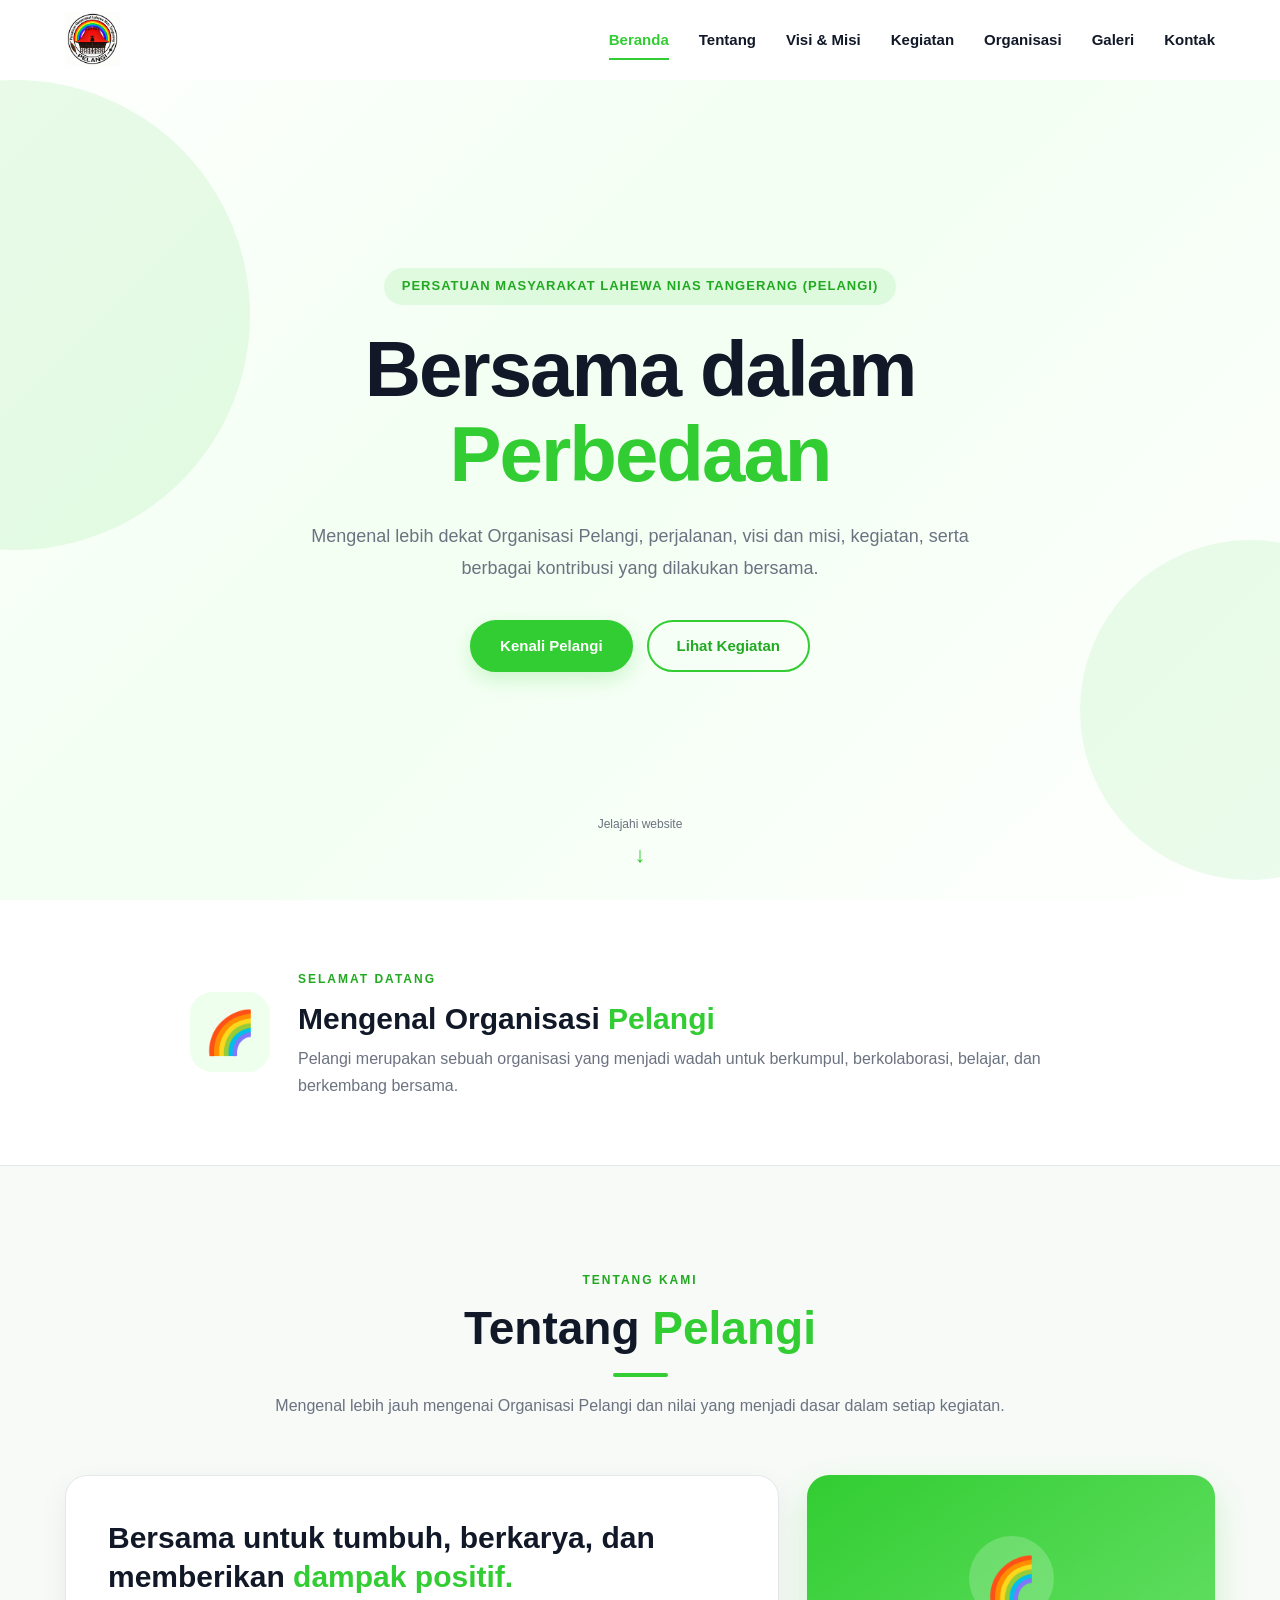
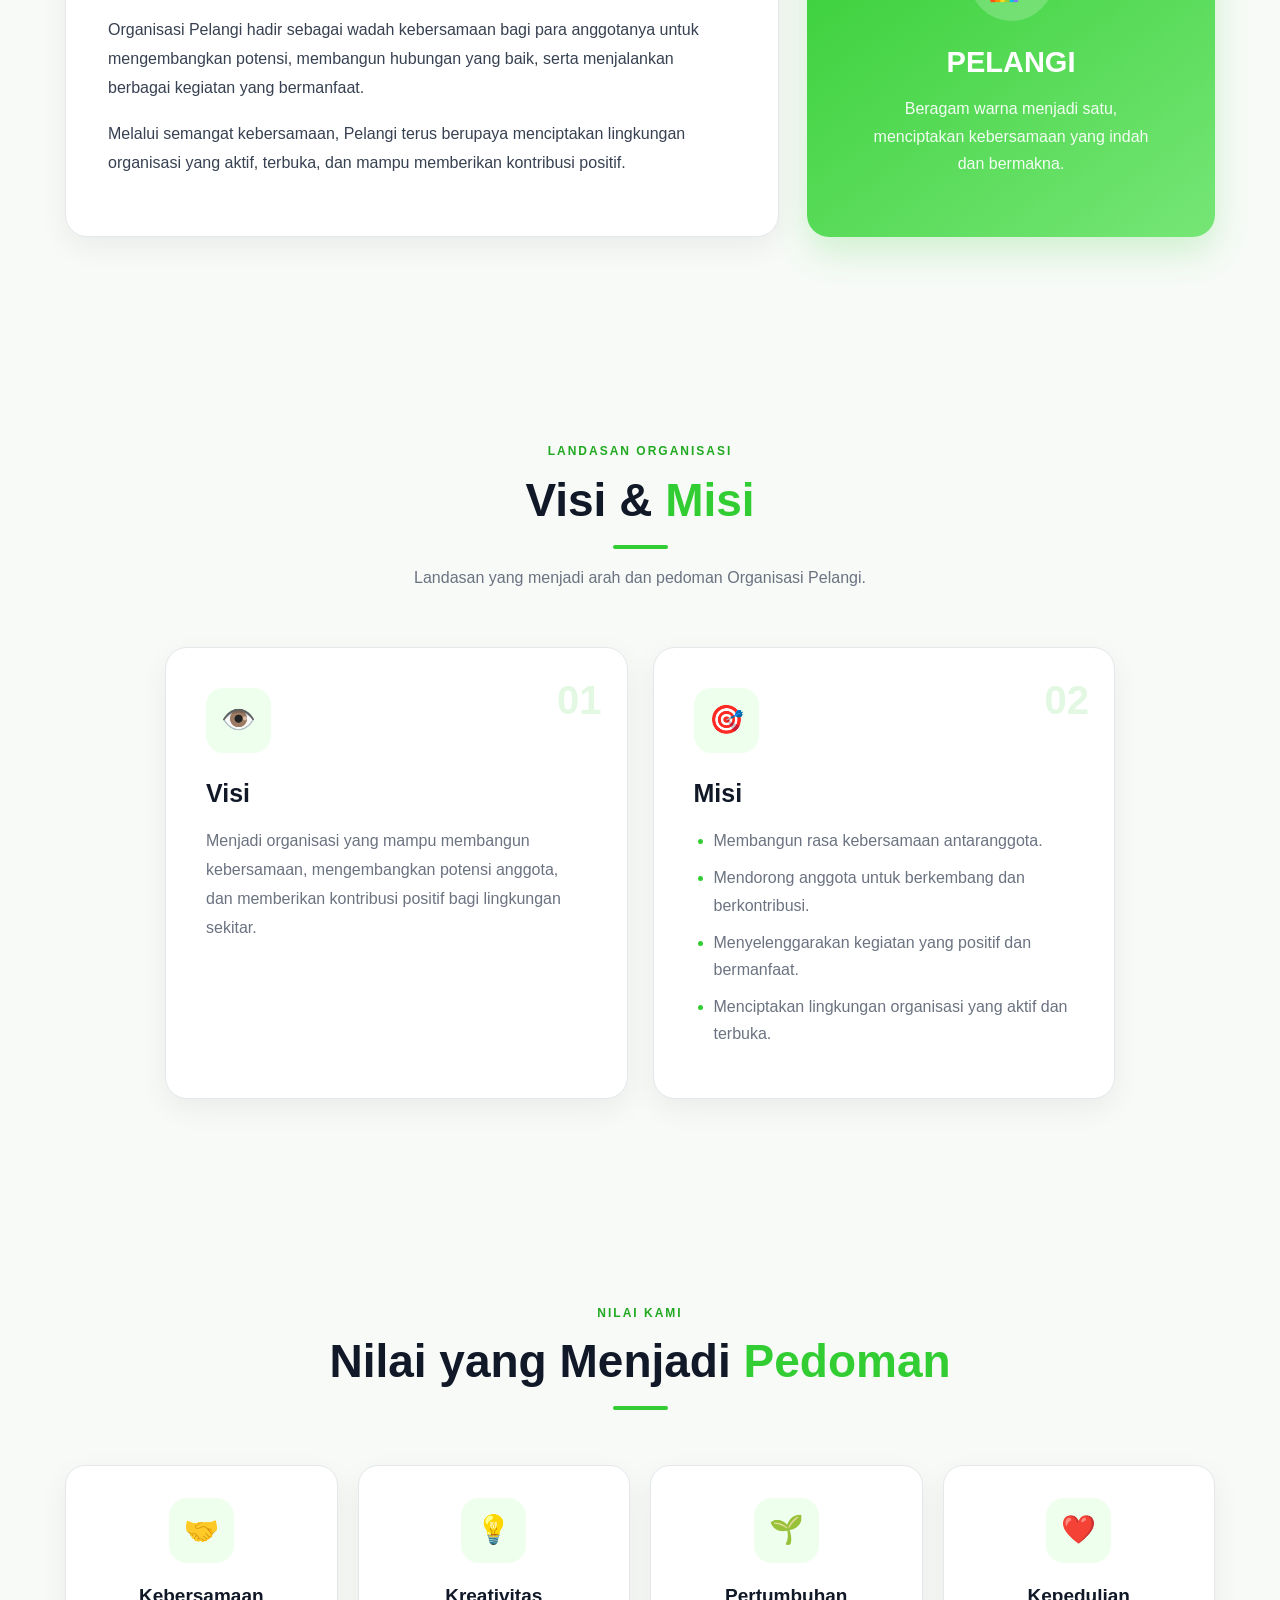
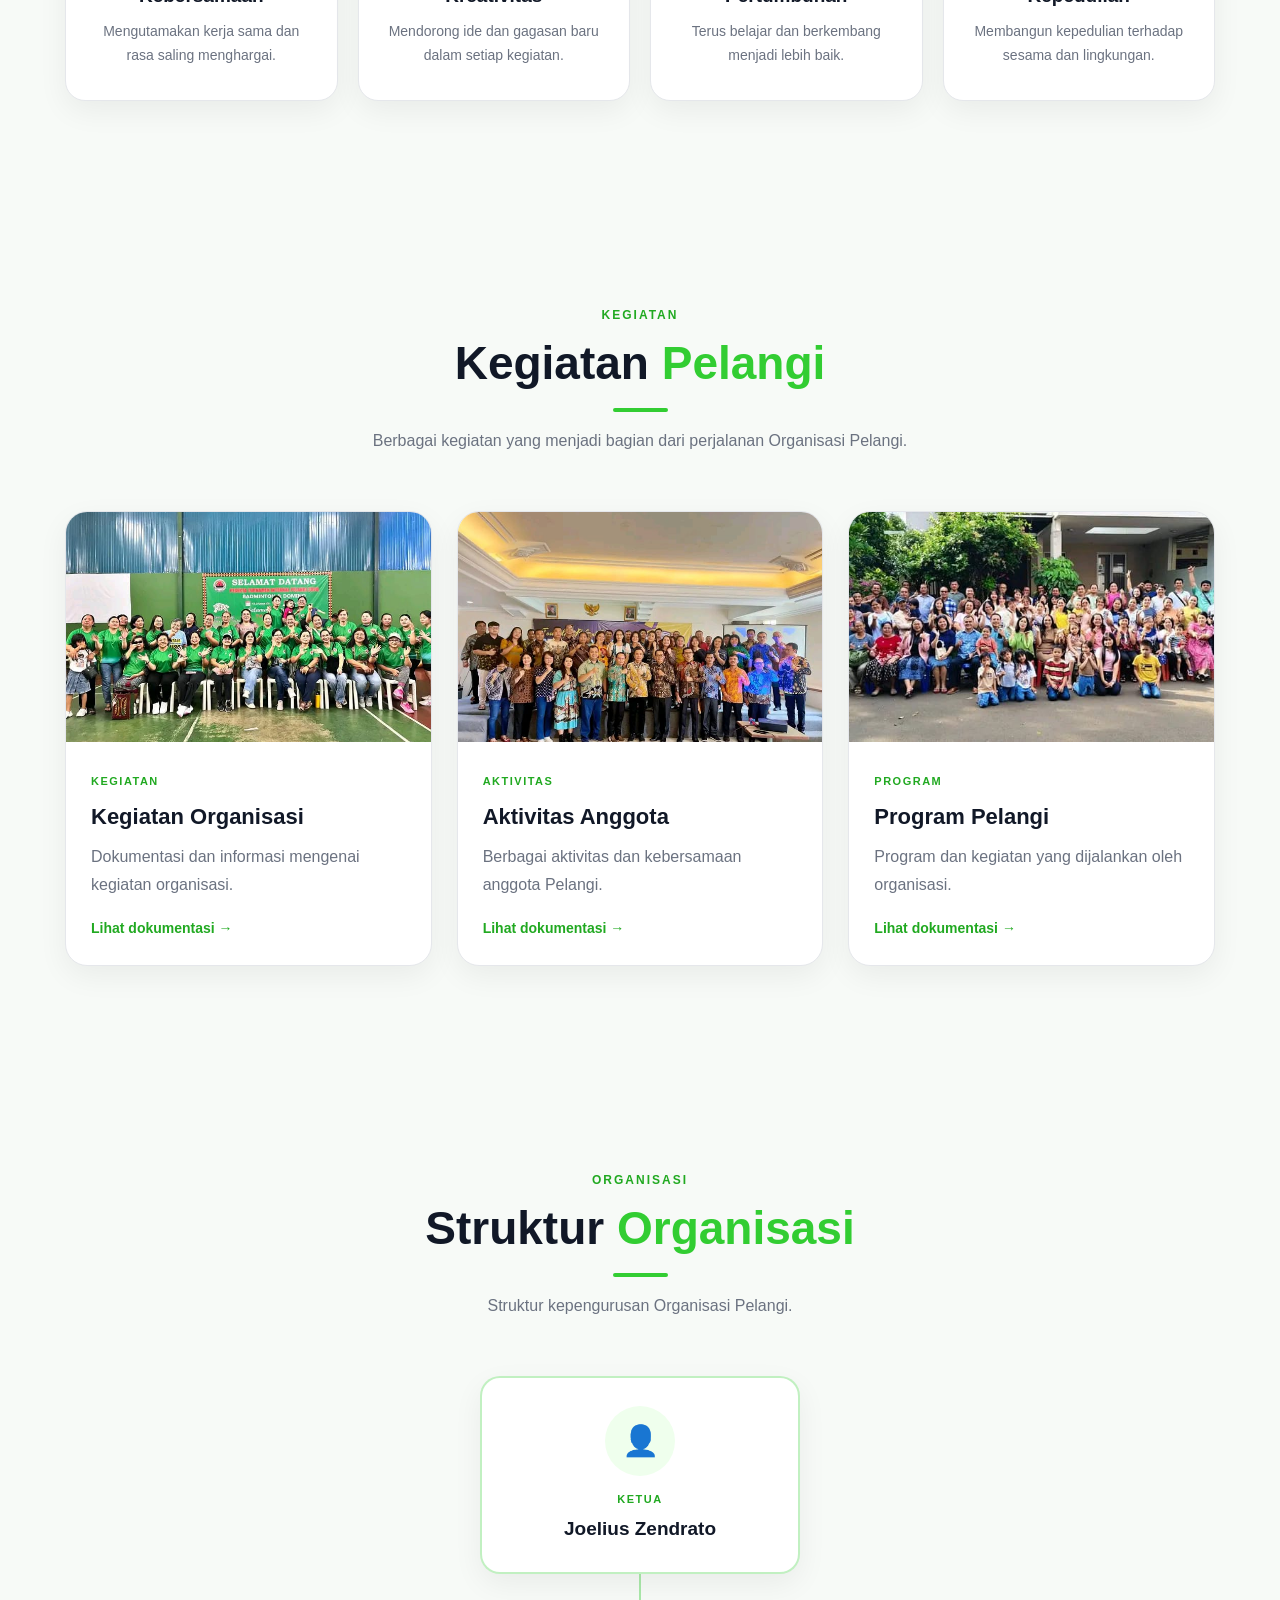
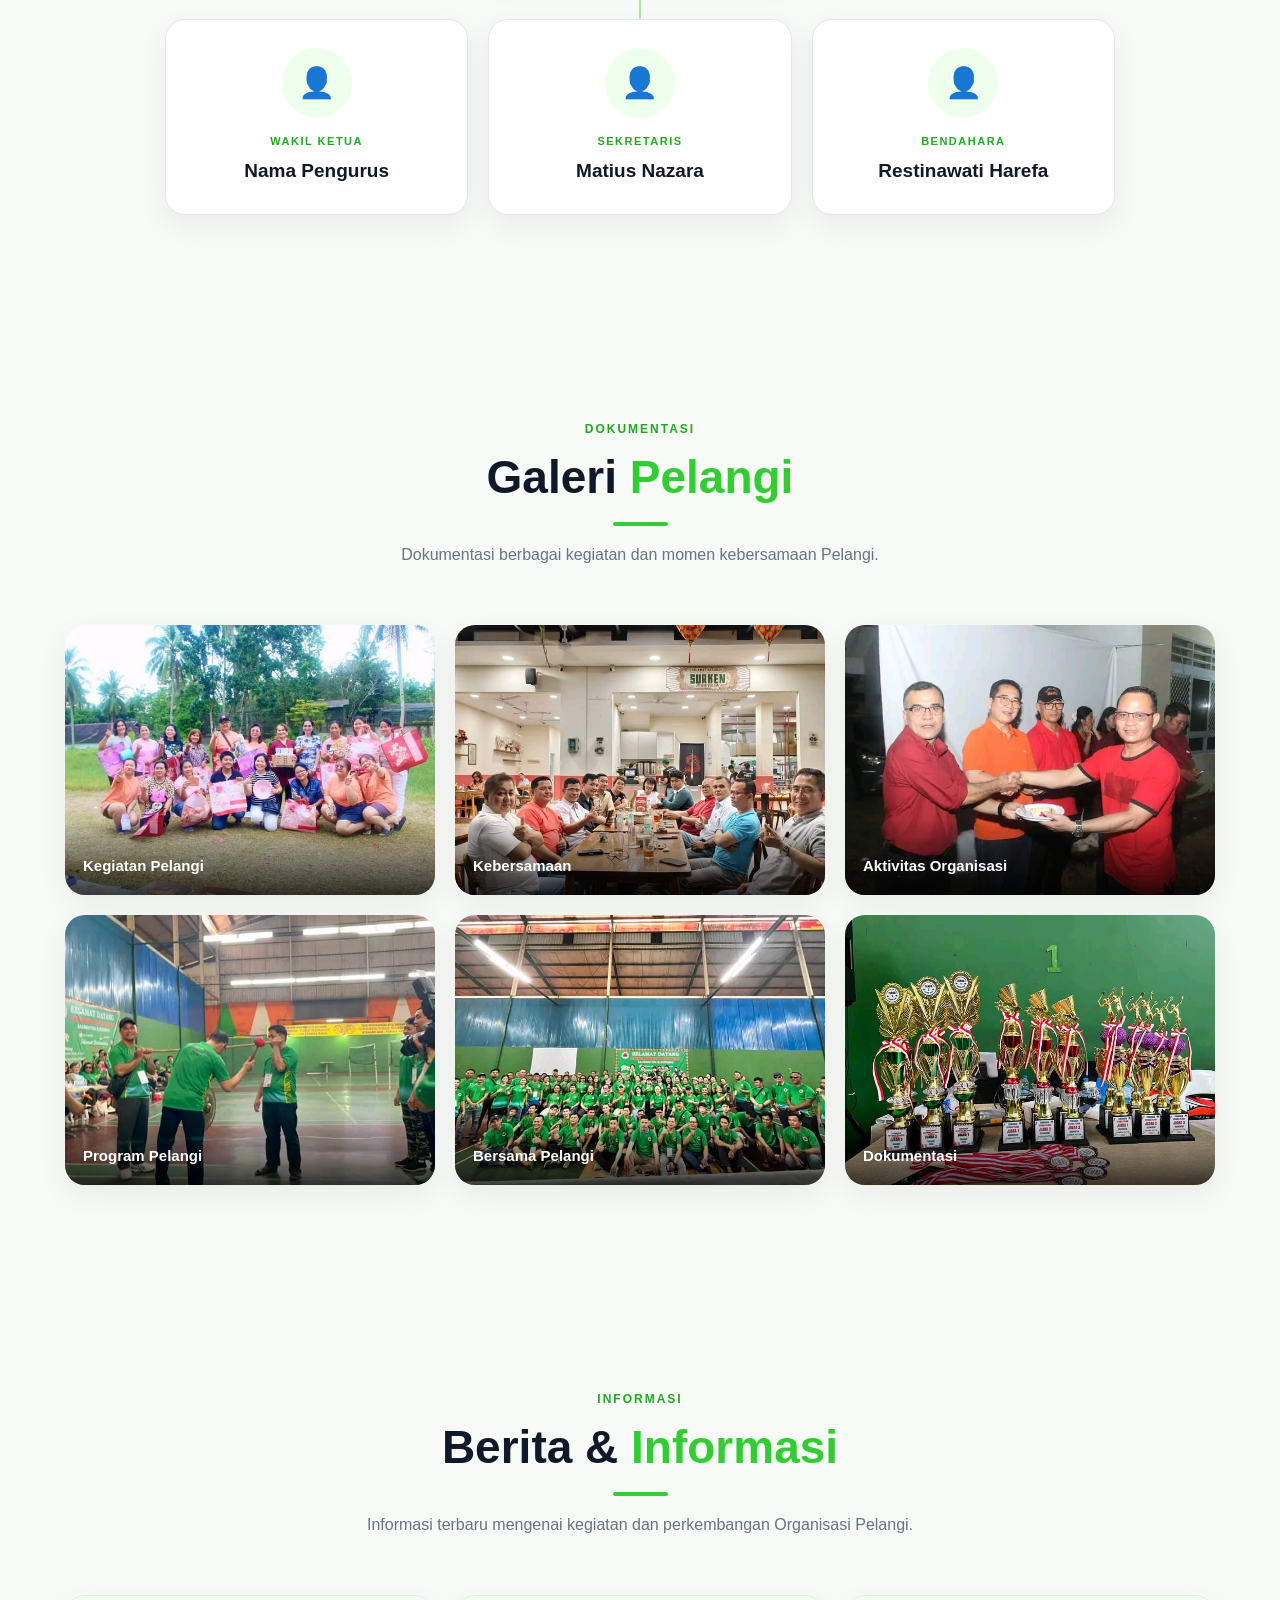
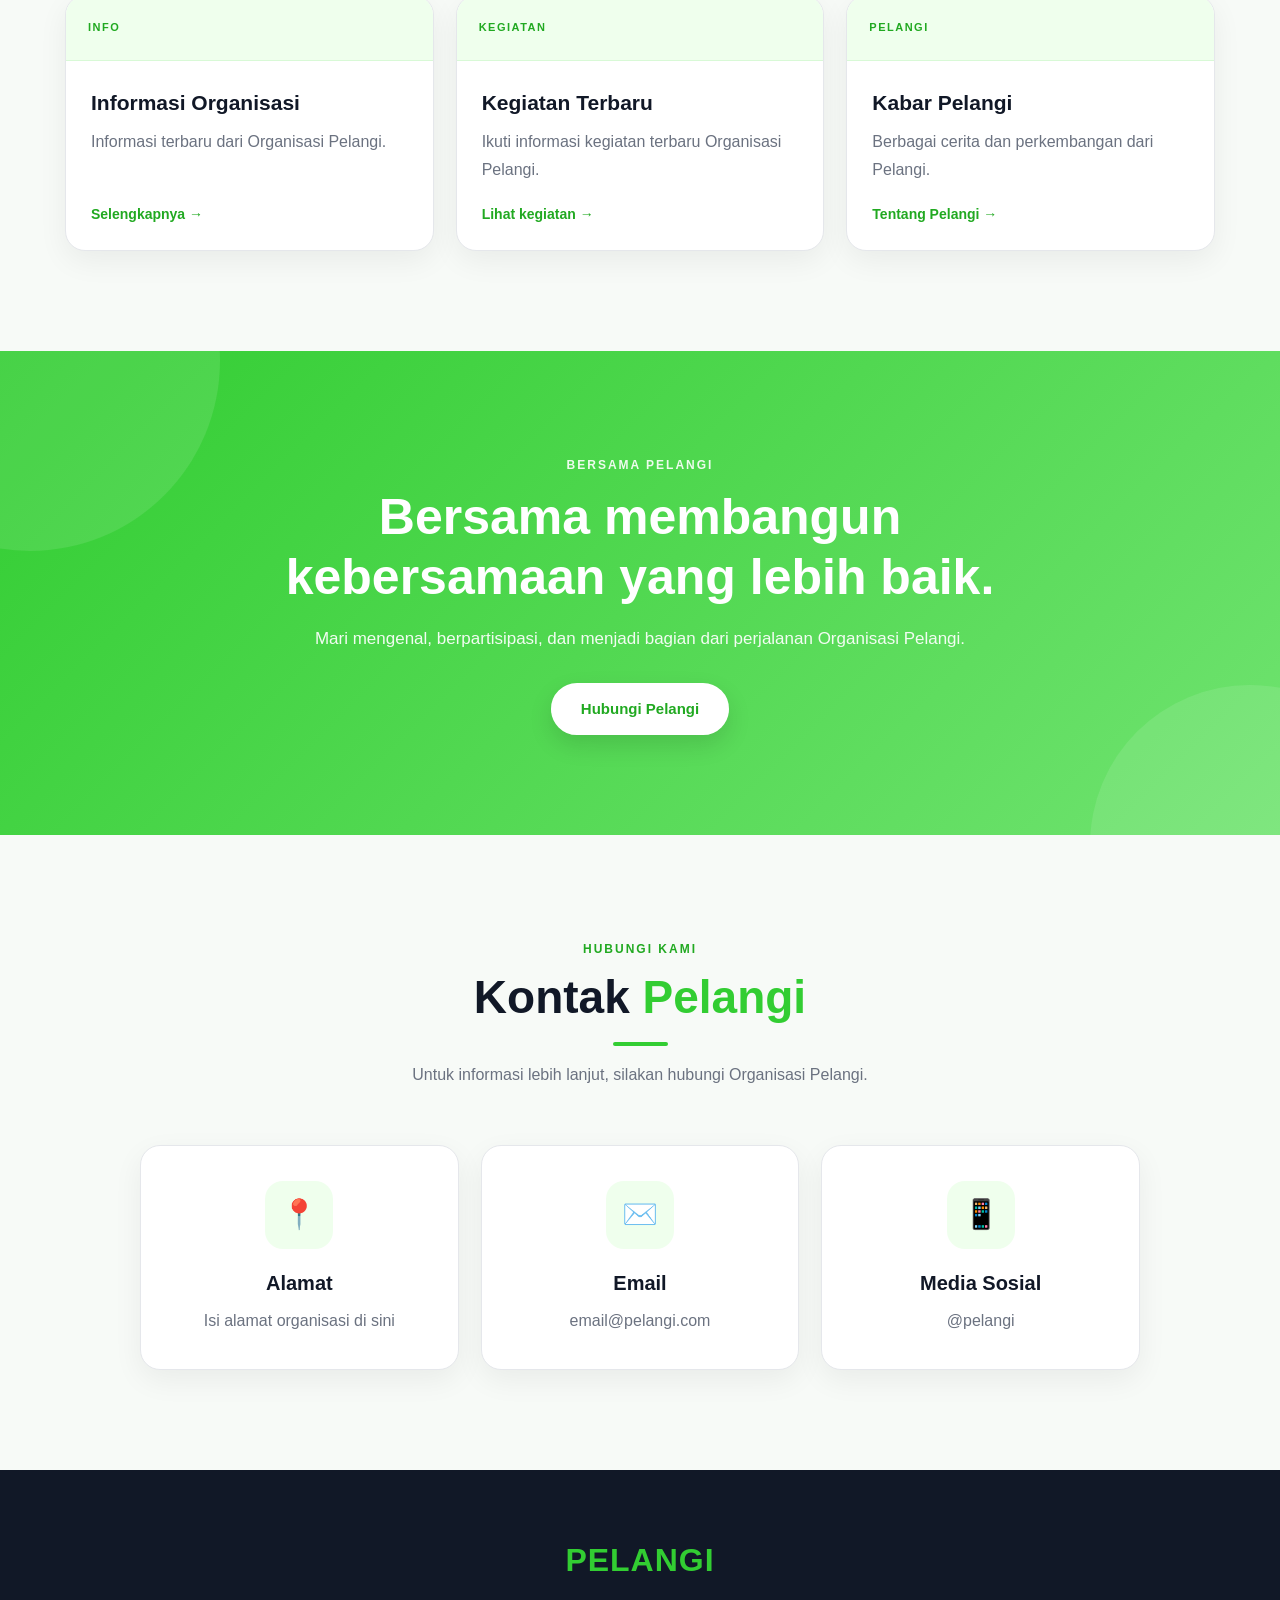
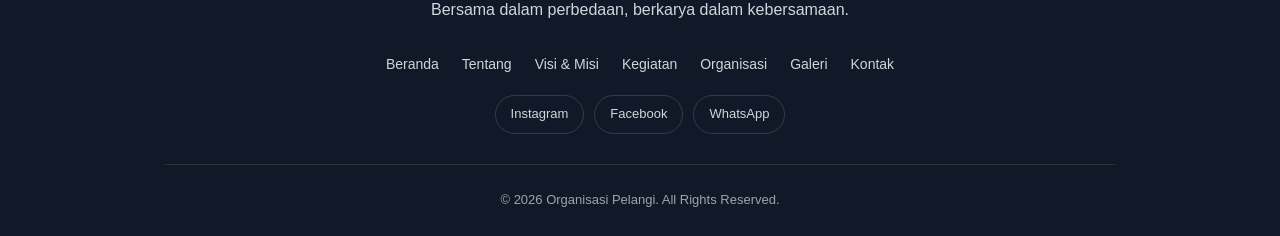
==== commit ccf94488: "Update index.html" ====
--- a/index.html
+++ b/index.html
@@ -76,13 +76,14 @@
 
         <!-- LOGO -->
 
-        <a href="#beranda"
-           class="Logo"
-           aria-label="Pelangi">
-
-            <img src="Logo.png" alt="Logo PELANGI">
-
-        </a>
+<a href="#beranda"
+   class="logo"
+   aria-label="Pelangi">
+
+    <img src="Logo.png"
+         alt="Logo PELANGI">
+
+</a>
 
 
         <!-- MOBILE BUTTON -->
--- a/style.css
+++ b/style.css
@@ -2319,4 +2319,4 @@
         animation-iteration-count: 1 !important;
         transition-duration: 0.01ms !important;
     }
-}+}
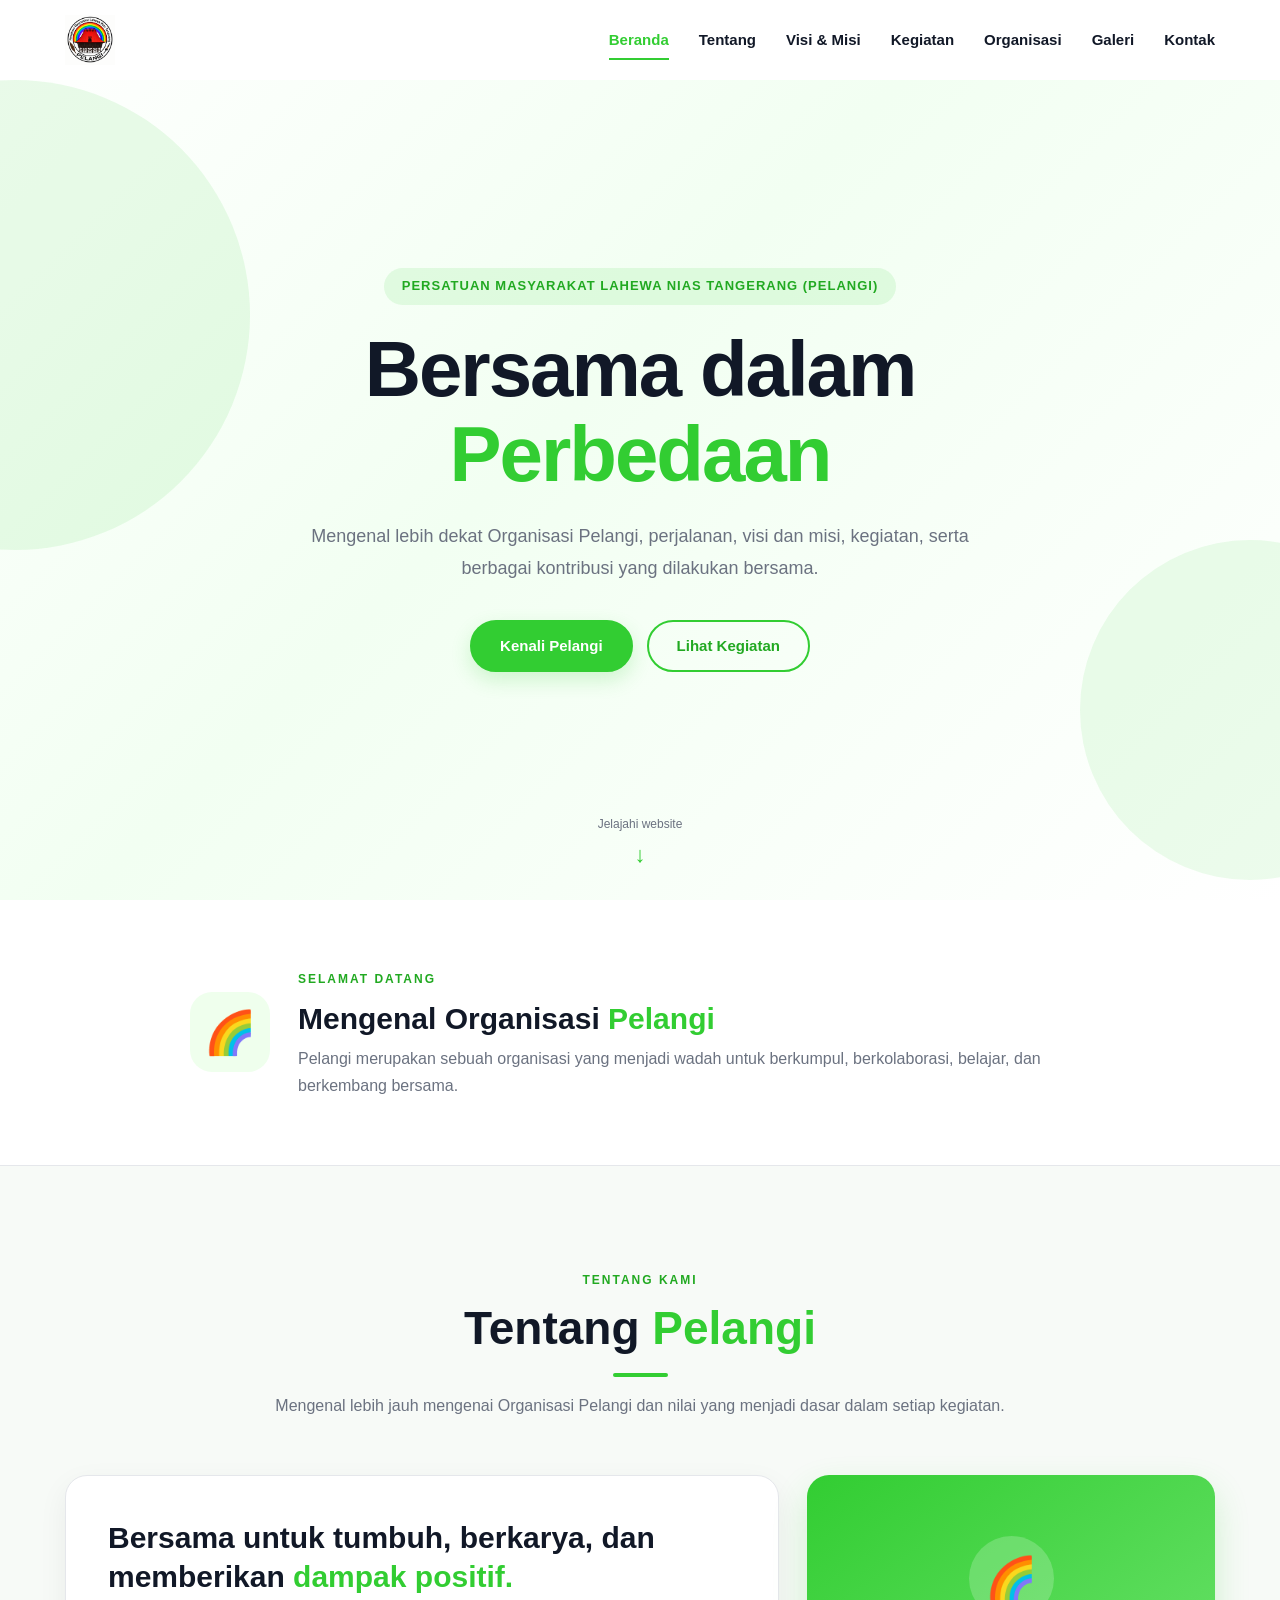
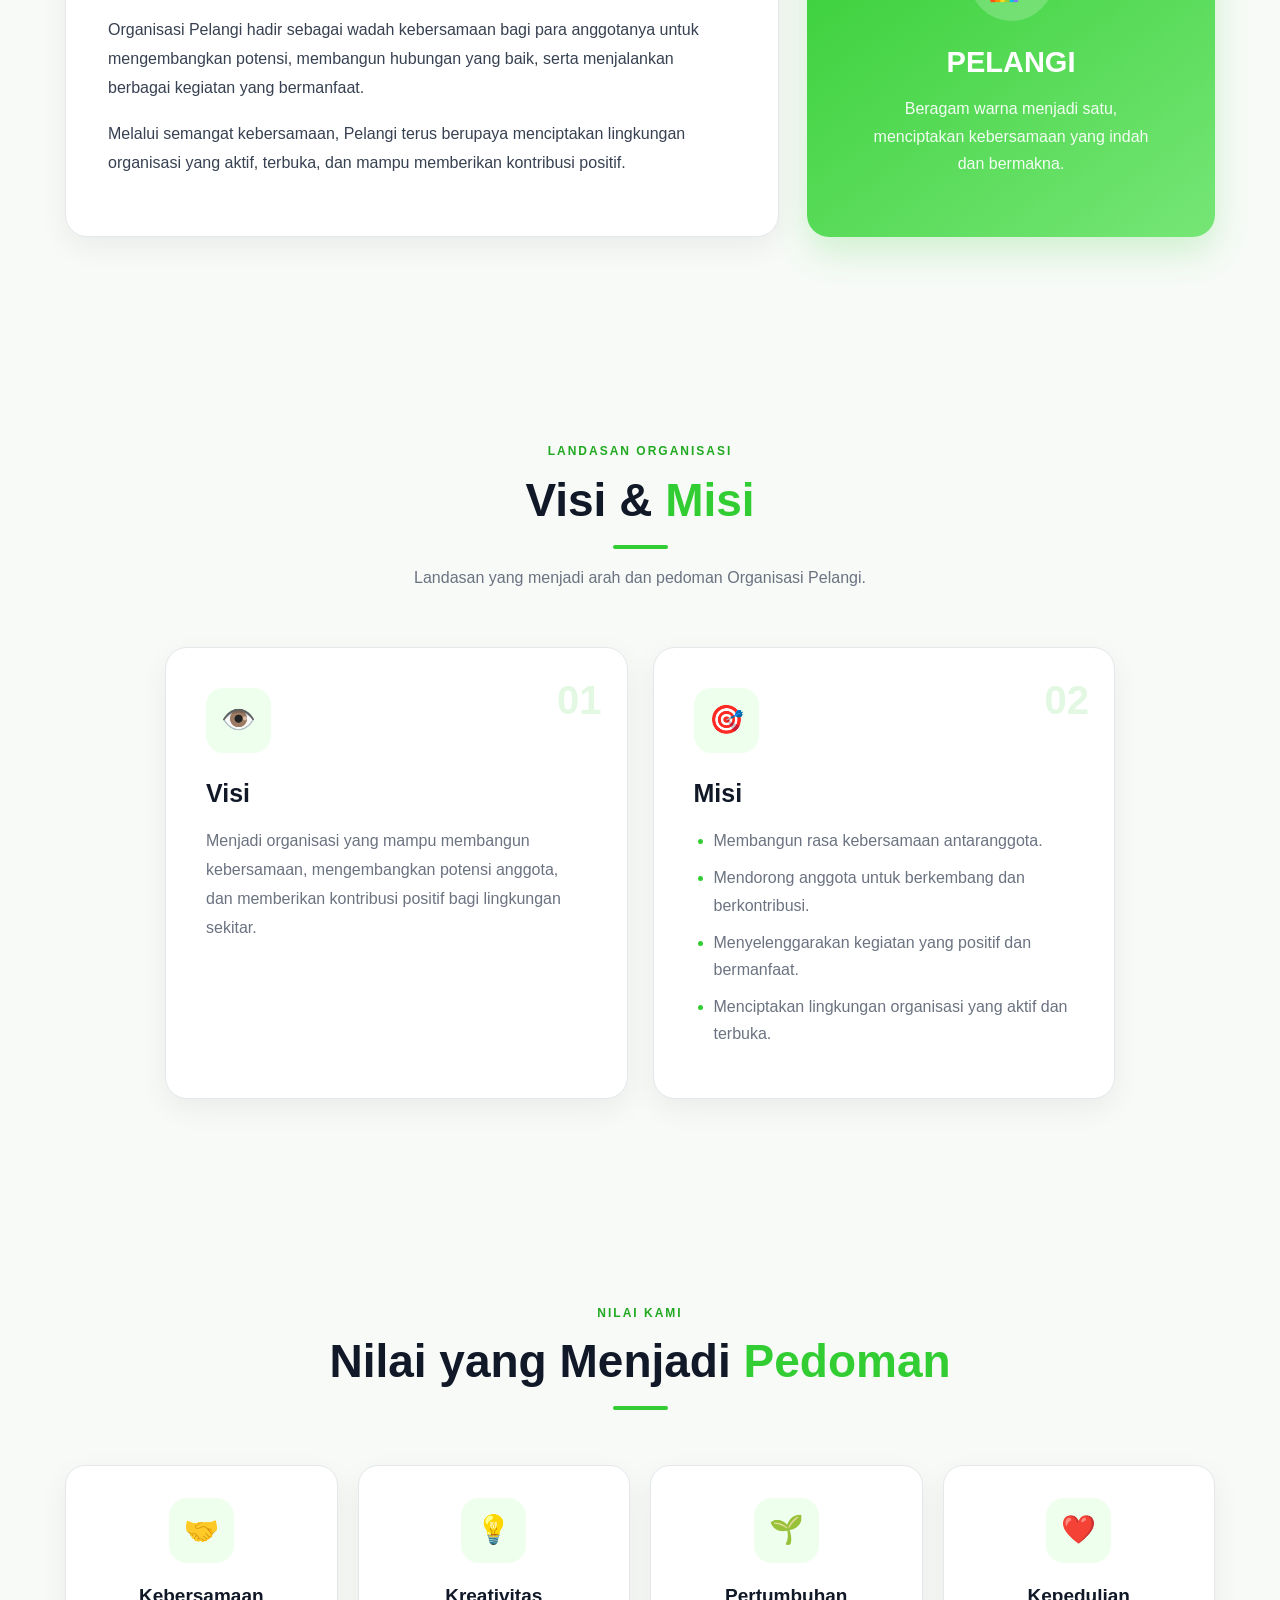
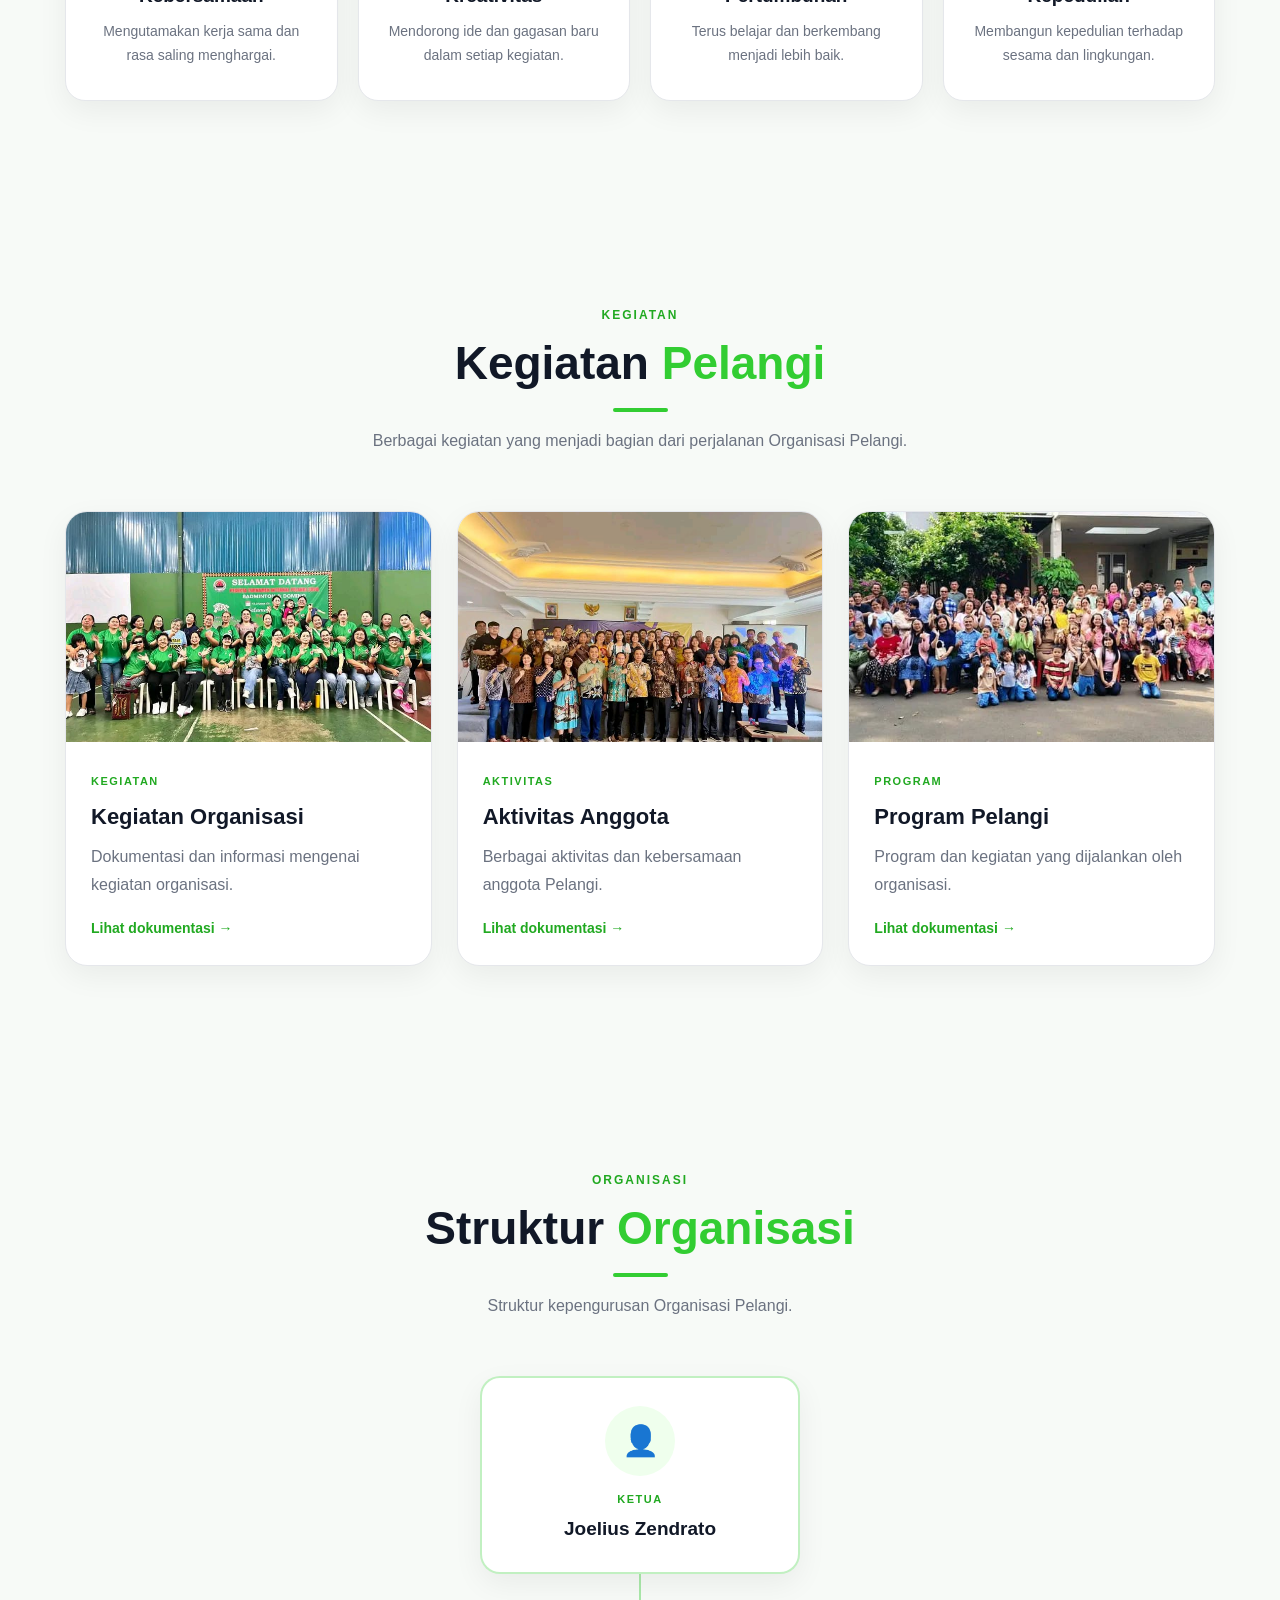
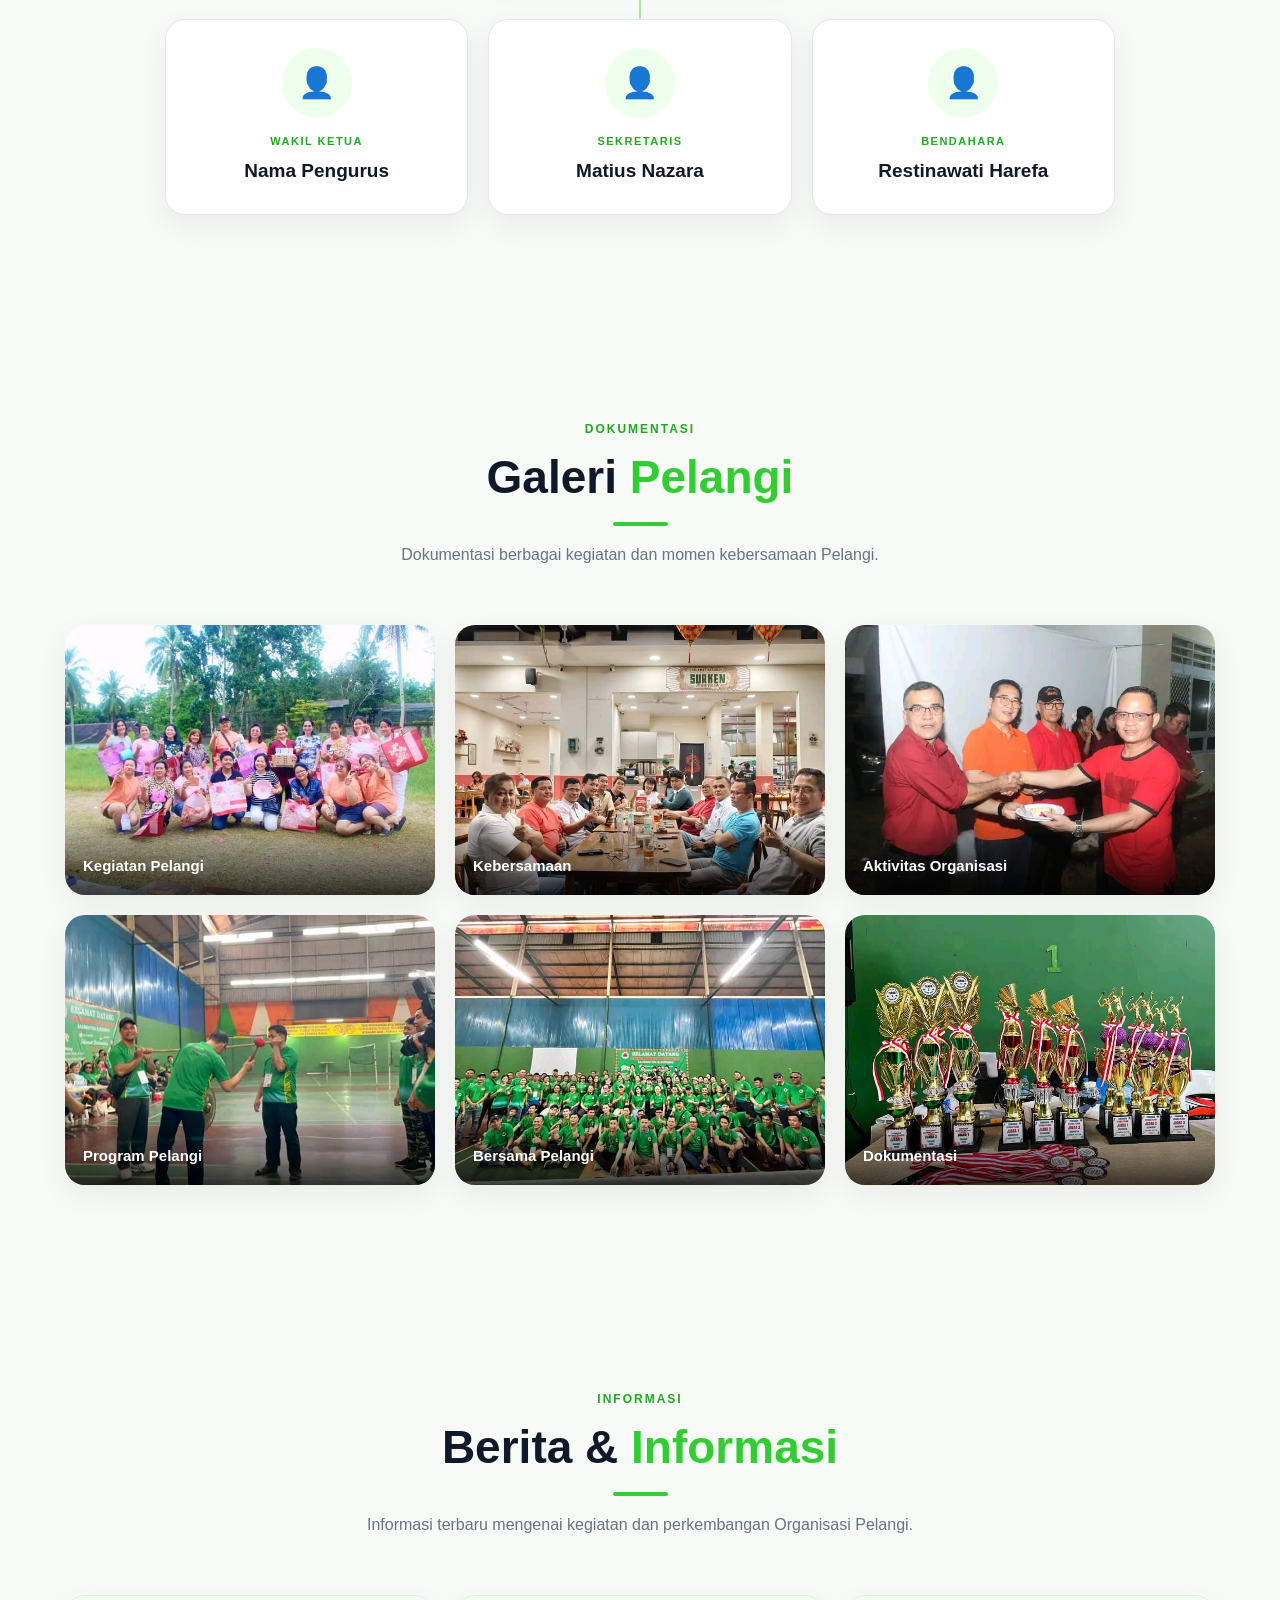
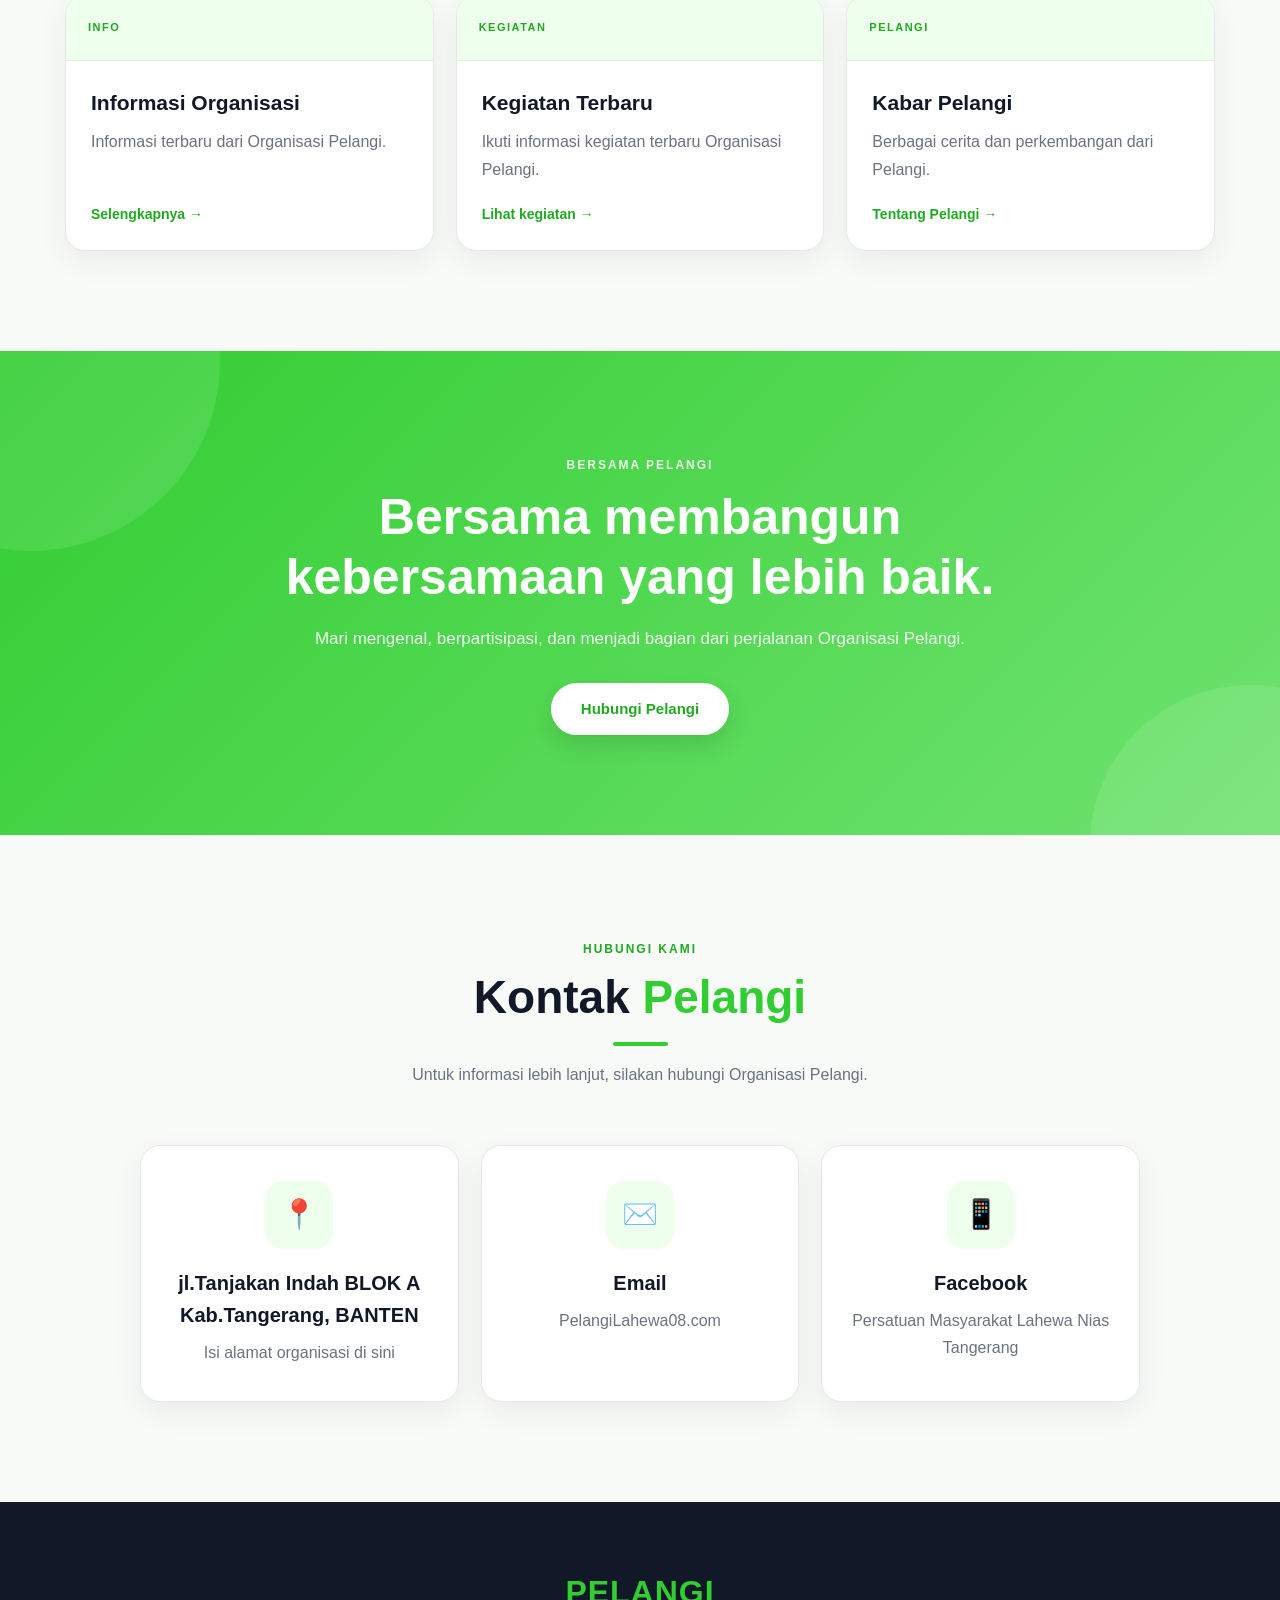
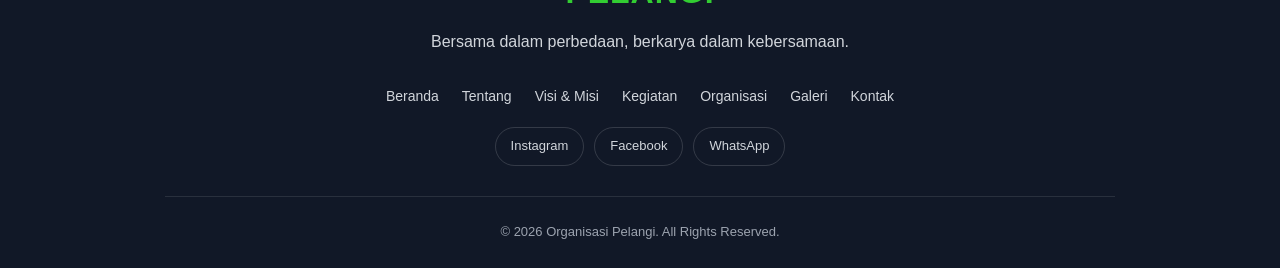
==== commit cbc488be: "s" ====
--- a/index.html
+++ b/index.html
@@ -11,37 +11,78 @@
     <meta name="viewport"
           content="width=device-width, initial-scale=1.0">
 
+    <title>
+        PELANGI - Persatuan Masyarakat Lahewa Nias Tangerang
+    </title>
+
     <meta name="description"
-          content="Website resmi Organisasi Pelangi. Kenali Pelangi, visi dan misi, kegiatan, program, dokumentasi, berita, dan informasi organisasi.">
+          content="Website resmi Persatuan Masyarakat Lahewa Nias Tangerang (PELANGI). Temukan profil organisasi, visi dan misi, kegiatan, program, kepengurusan, galeri, berita, dan informasi PELANGI.">
 
     <meta name="keywords"
-          content="Pelangi, Organisasi Pelangi, kegiatan Pelangi, program Pelangi, organisasi">
+          content="PELANGI, Persatuan Masyarakat Lahewa Nias Tangerang, masyarakat Lahewa Nias Tangerang, Lahewa Nias, organisasi Nias Tangerang, paguyuban Nias Tangerang">
 
     <meta name="author"
-          content="Organisasi Pelangi">
+          content="PELANGI - Persatuan Masyarakat Lahewa Nias Tangerang">
 
     <meta name="robots"
           content="index, follow">
 
-    <!-- Open Graph -->
+    <meta name="theme-color"
+          content="#32CD32">
+
+    <!-- CANONICAL -->
+
+    <link rel="canonical"
+          href="https://topergea07-alt.github.io/Website---Pelangi/">
+
+
+    <!-- =====================================================
+         OPEN GRAPH
+    ====================================================== -->
 
     <meta property="og:title"
-          content="Pelangi | Organisasi">
+          content="PELANGI - Persatuan Masyarakat Lahewa Nias Tangerang">
 
     <meta property="og:description"
-          content="Website resmi Organisasi Pelangi">
+          content="Website resmi Persatuan Masyarakat Lahewa Nias Tangerang (PELANGI). Profil, kegiatan, program, kepengurusan, galeri, berita, dan informasi organisasi.">
 
     <meta property="og:type"
           content="website">
 
+    <meta property="og:url"
+          content="https://topergea07-alt.github.io/Website---Pelangi/">
+
+    <meta property="og:site_name"
+          content="PELANGI">
+
+    <meta property="og:locale"
+          content="id_ID">
+
+    <meta property="og:image"
+          content="https://topergea07-alt.github.io/Website---Pelangi/images/Logo.png">
+
+    <meta property="og:image:alt"
+          content="Logo PELANGI - Persatuan Masyarakat Lahewa Nias Tangerang">
+
 
     <!-- =====================================================
-         TITLE
+         TWITTER / SOCIAL MEDIA
     ====================================================== -->
 
-    <title>
-        Pelangi | Organisasi
-    </title>
+    <meta name="twitter:card"
+          content="summary_large_image">
+
+    <meta name="twitter:title"
+          content="PELANGI - Persatuan Masyarakat Lahewa Nias Tangerang">
+
+    <meta name="twitter:description"
+          content="Website resmi Persatuan Masyarakat Lahewa Nias Tangerang (PELANGI). Profil, kegiatan, program, kepengurusan, galeri, berita, dan informasi organisasi.">
+
+    <meta name="twitter:image"
+          content="https://topergea07-alt.github.io/Website---Pelangi/images/Logo.png">
+
+    <meta name="twitter:image:alt"
+          content="Logo PELANGI">
 
 
     <!-- =====================================================
@@ -49,6 +90,7 @@
     ====================================================== -->
 
     <link rel="icon"
+          type="image/png"
           href="images/favicon.png">
 
 
@@ -59,6 +101,46 @@
     <link rel="stylesheet"
           href="style.css">
 
+
+    <!-- =====================================================
+         ORGANIZATION STRUCTURED DATA
+    ====================================================== -->
+
+    <script type="application/ld+json">
+    {
+        "@context": "https://schema.org",
+        "@type": "Organization",
+        "name": "Persatuan Masyarakat Lahewa Nias Tangerang",
+        "alternateName": "PELANGI",
+        "url": "https://topergea07-alt.github.io/Website---Pelangi/",
+        "logo": "https://topergea07-alt.github.io/Website---Pelangi/images/Logo.png",
+        "description": "Persatuan Masyarakat Lahewa Nias Tangerang (PELANGI) merupakan organisasi masyarakat yang menjadi wadah kebersamaan dan persatuan masyarakat Lahewa Nias di Tangerang."
+    }
+    </script>
+
+
+    <!-- =====================================================
+         PREVENT URL HASH / BROWSER SCROLL RESTORATION
+    ====================================================== -->
+
+    <script>
+        if ("scrollRestoration" in history) {
+            history.scrollRestoration = "manual";
+        }
+
+        if (window.location.hash) {
+            history.replaceState(
+                null,
+                "",
+                window.location.pathname + window.location.search
+            );
+        }
+
+        window.addEventListener("load", function () {
+            window.scrollTo(0, 0);
+        });
+    </script>
+
 </head>
 
 
@@ -76,14 +158,14 @@
 
         <!-- LOGO -->
 
-<a href="#beranda"
-   class="logo"
-   aria-label="Pelangi">
-
-    <img src="Logo.png"
-         alt="Logo PELANGI">
-
-</a>
+        <a href="#beranda"
+           class="logo"
+           aria-label="Pelangi">
+
+            <img src="Logo.png"
+                 alt="Logo PELANGI - Persatuan Masyarakat Lahewa Nias Tangerang">
+
+        </a>
 
 
         <!-- MOBILE BUTTON -->
@@ -125,7 +207,7 @@
             <li>
                 <a href="#visi-misi">
 
-                    Visi & Misi
+                    Visi &amp; Misi
 
                 </a>
             </li>
@@ -183,8 +265,6 @@
     class="hero">
 
 
-    <!-- Decorative background -->
-
     <div class="hero-decoration hero-decoration-left"></div>
 
     <div class="hero-decoration hero-decoration-right"></div>
@@ -196,7 +276,7 @@
         <span class="hero-badge">
 
             PERSATUAN MASYARAKAT LAHEWA NIAS TANGERANG
-                            (PELANGI)
+            (PELANGI)
 
         </span>
 
@@ -243,8 +323,6 @@
     </div>
 
 
-    <!-- SCROLL -->
-
     <div class="hero-scroll">
 
         <span>
@@ -358,8 +436,6 @@
 
         <div class="about-content">
 
-
-            <!-- TEXT -->
 
             <div class="about-text">
 
@@ -400,8 +476,6 @@
 
 
 
-            <!-- HIGHLIGHT -->
-
             <div class="about-highlight">
 
 
@@ -462,7 +536,7 @@
 
             <h2>
 
-                Visi & <span>Misi</span>
+                Visi &amp; <span>Misi</span>
 
             </h2>
 
@@ -480,8 +554,6 @@
 
         <div class="vision-grid">
 
-
-            <!-- VISI -->
 
             <div class="vision-card">
 
@@ -521,8 +593,6 @@
 
 
 
-            <!-- MISI -->
-
             <div class="vision-card">
 
 
@@ -550,34 +620,26 @@
                 <ul>
 
                     <li>
-
                         Membangun rasa kebersamaan
                         antaranggota.
-
                     </li>
 
 
                     <li>
-
                         Mendorong anggota untuk
                         berkembang dan berkontribusi.
-
                     </li>
 
 
                     <li>
-
                         Menyelenggarakan kegiatan
                         yang positif dan bermanfaat.
-
                     </li>
 
 
                     <li>
-
                         Menciptakan lingkungan organisasi
                         yang aktif dan terbuka.
-
                     </li>
 
                 </ul>
@@ -618,7 +680,6 @@
                 <span>Pedoman</span>
 
             </h2>
-
 
         </div>
 
@@ -750,8 +811,6 @@
         <div class="activity-grid">
 
 
-            <!-- KEGIATAN 1 -->
-
             <article class="activity-card">
 
 
@@ -803,8 +862,6 @@
 
 
 
-            <!-- KEGIATAN 2 -->
-
             <article class="activity-card">
 
 
@@ -856,8 +913,6 @@
 
 
 
-            <!-- KEGIATAN 3 -->
-
             <article class="activity-card">
 
 
@@ -958,8 +1013,6 @@
         <div class="structure-container">
 
 
-            <!-- KETUA -->
-
             <div class="structure-card main-position">
 
 
@@ -991,8 +1044,6 @@
             <div class="structure-line"></div>
 
 
-
-            <!-- PENGURUS -->
 
             <div class="structure-grid">
 
@@ -1186,7 +1237,7 @@
 
                 <img
                     src="images/Dokumentasi organisasi.jpeg"
-                    alt="Dokumentasi organisasi"
+                    alt="Dokumentasi organisasi Pelangi"
                     loading="lazy">
 
                 <div class="gallery-caption">
@@ -1473,8 +1524,6 @@
         <div class="contact-grid">
 
 
-            <!-- ALAMAT -->
-
             <div class="contact-card">
 
 
@@ -1487,7 +1536,7 @@
 
                 <h3>
 
-                    Alamat
+                    jl.Tanjakan Indah BLOK A Kab.Tangerang, BANTEN
 
                 </h3>
 
@@ -1502,8 +1551,6 @@
 
 
 
-            <!-- EMAIL -->
-
             <div class="contact-card">
 
 
@@ -1523,7 +1570,7 @@
 
                 <p>
 
-                    email@pelangi.com
+                    PelangiLahewa08.com
 
                 </p>
 
@@ -1531,8 +1578,6 @@
 
 
 
-            <!-- MEDIA SOSIAL -->
-
             <div class="contact-card">
 
 
@@ -1545,14 +1590,14 @@
 
                 <h3>
 
-                    Media Sosial
+                    Facebook
 
                 </h3>
 
 
                 <p>
 
-                    @pelangi
+                    Persatuan Masyarakat Lahewa Nias Tangerang
 
                 </p>
 
@@ -1597,8 +1642,6 @@
 
 
 
-        <!-- FOOTER MENU -->
-
         <div class="footer-menu">
 
 
@@ -1641,8 +1684,6 @@
 
 
 
-        <!-- SOCIAL MEDIA -->
-
         <div class="footer-social">
 
 
@@ -1673,8 +1714,6 @@
         </div>
 
 
-
-        <!-- COPYRIGHT -->
 
         <div class="copyright">
 
--- a/style.css
+++ b/style.css
@@ -2320,3 +2320,35 @@
         transition-duration: 0.01ms !important;
     }
 }
+/* =========================================================
+   FIX LOGO NAVBAR
+========================================================= */
+.logo {
+    display: flex;
+    align-items: center;
+    width: 50px;
+    height: 50px;
+}
+
+.logo img {
+    display: block;
+    width: 50px !important;
+    height: 50px !important;
+    max-width: 50px !important;
+    max-height: 50px !important;
+    object-fit: contain;
+}
+
+@media (max-width: 750px) {
+    .logo {
+        width: 45px;
+        height: 45px;
+    }
+
+    .logo img {
+        width: 45px !important;
+        height: 45px !important;
+        max-width: 45px !important;
+        max-height: 45px !important;
+    }
+}
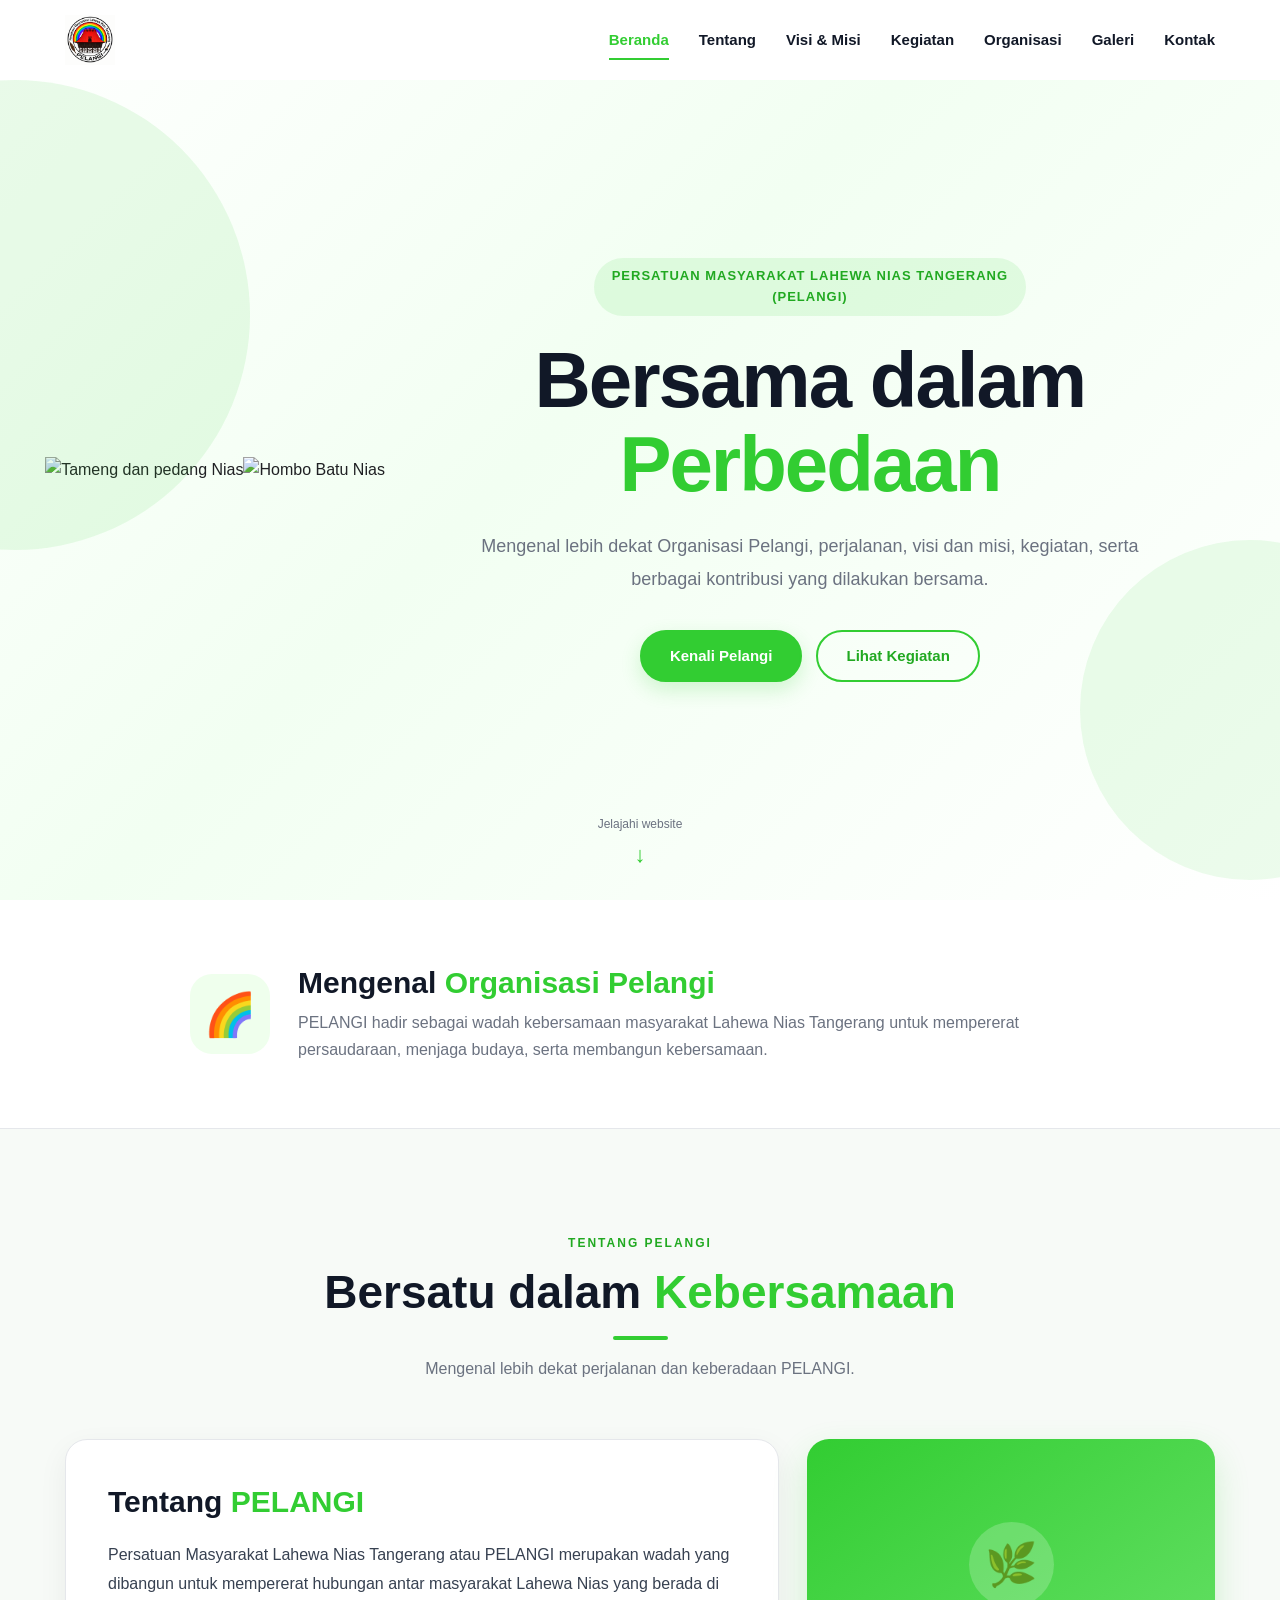
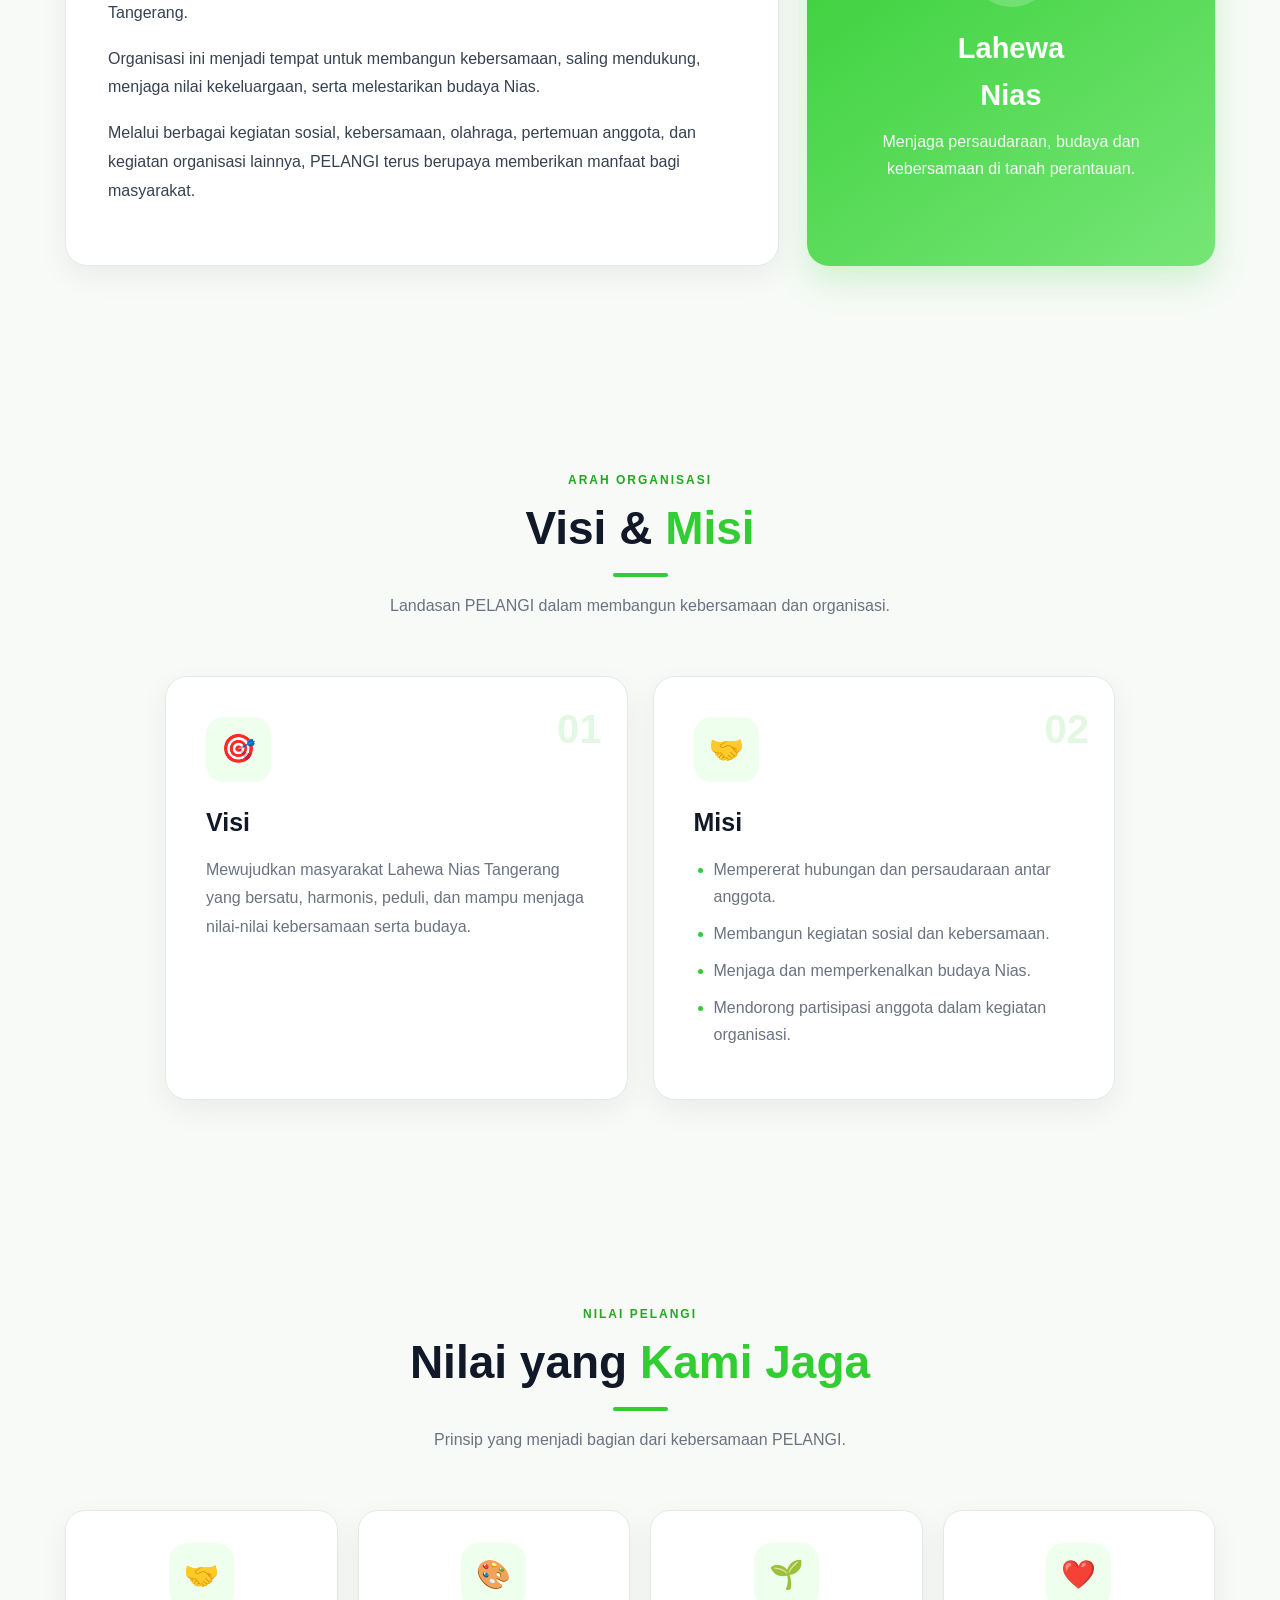
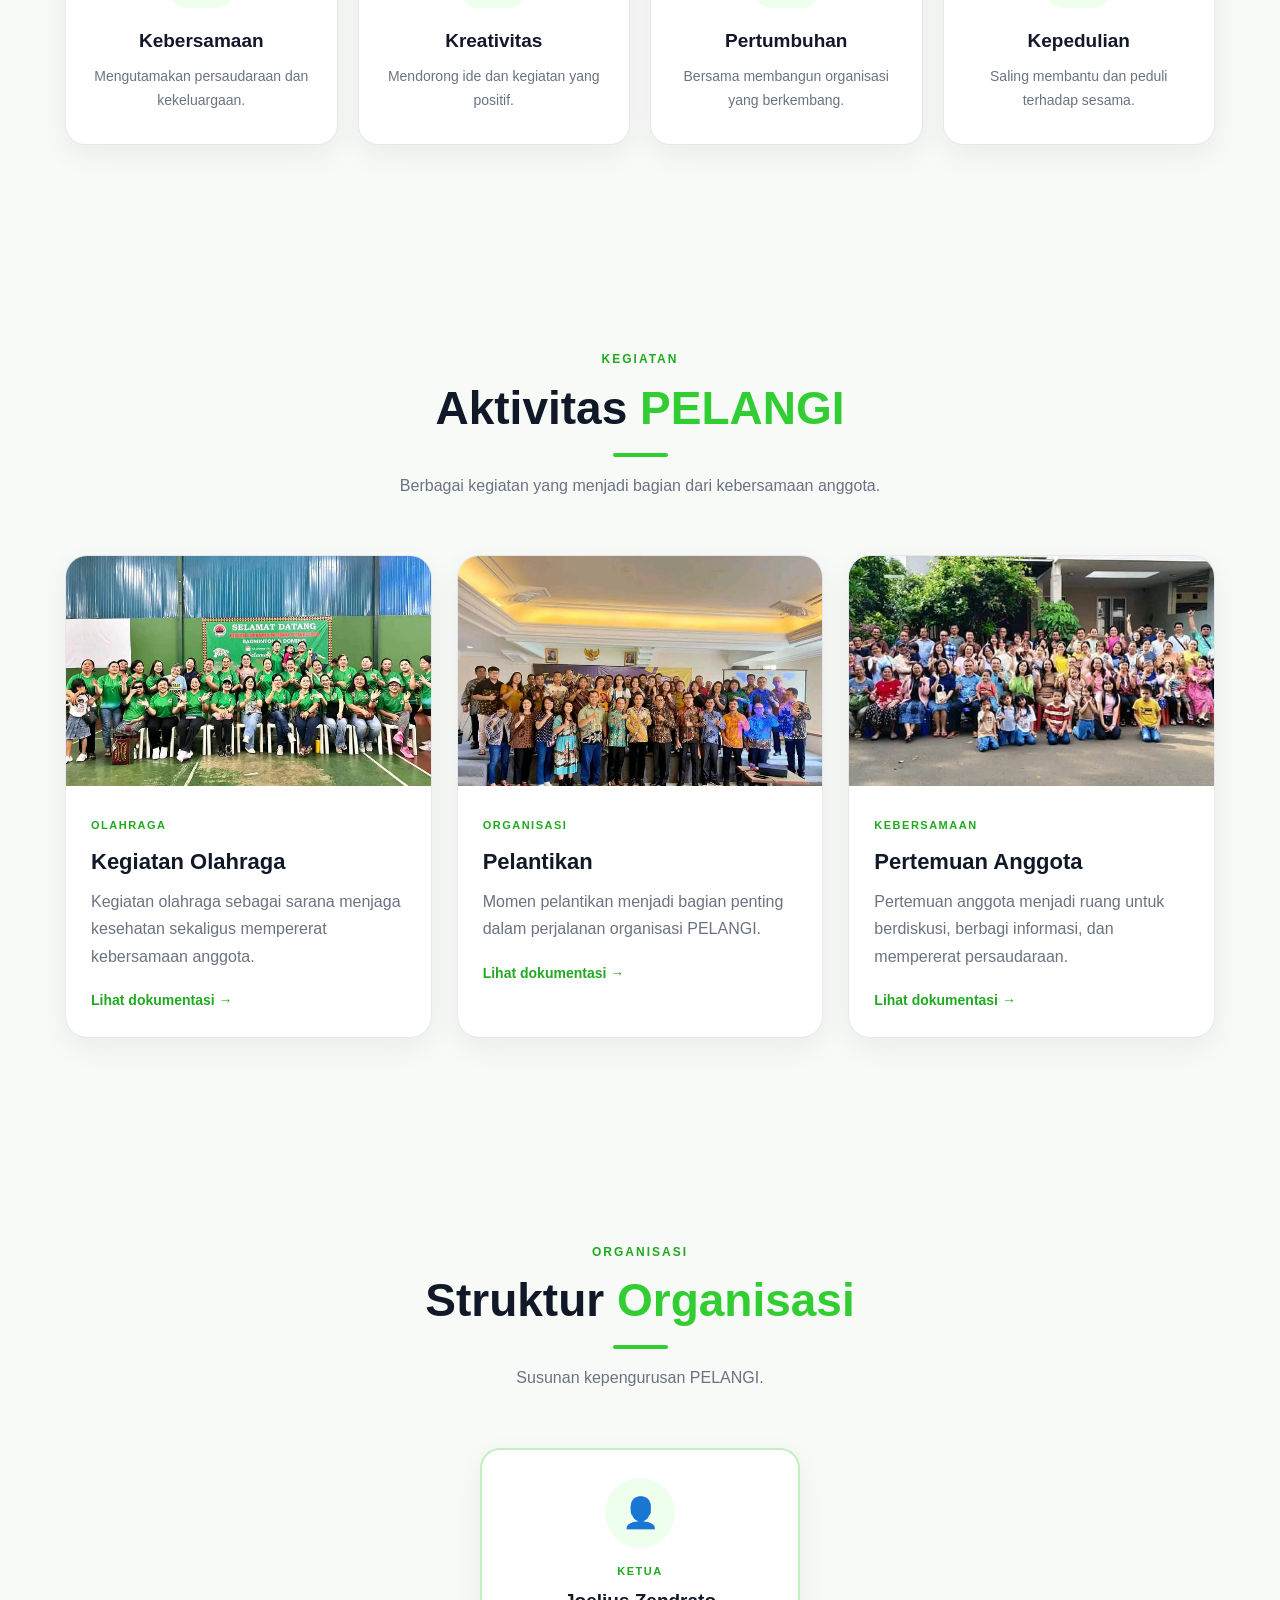
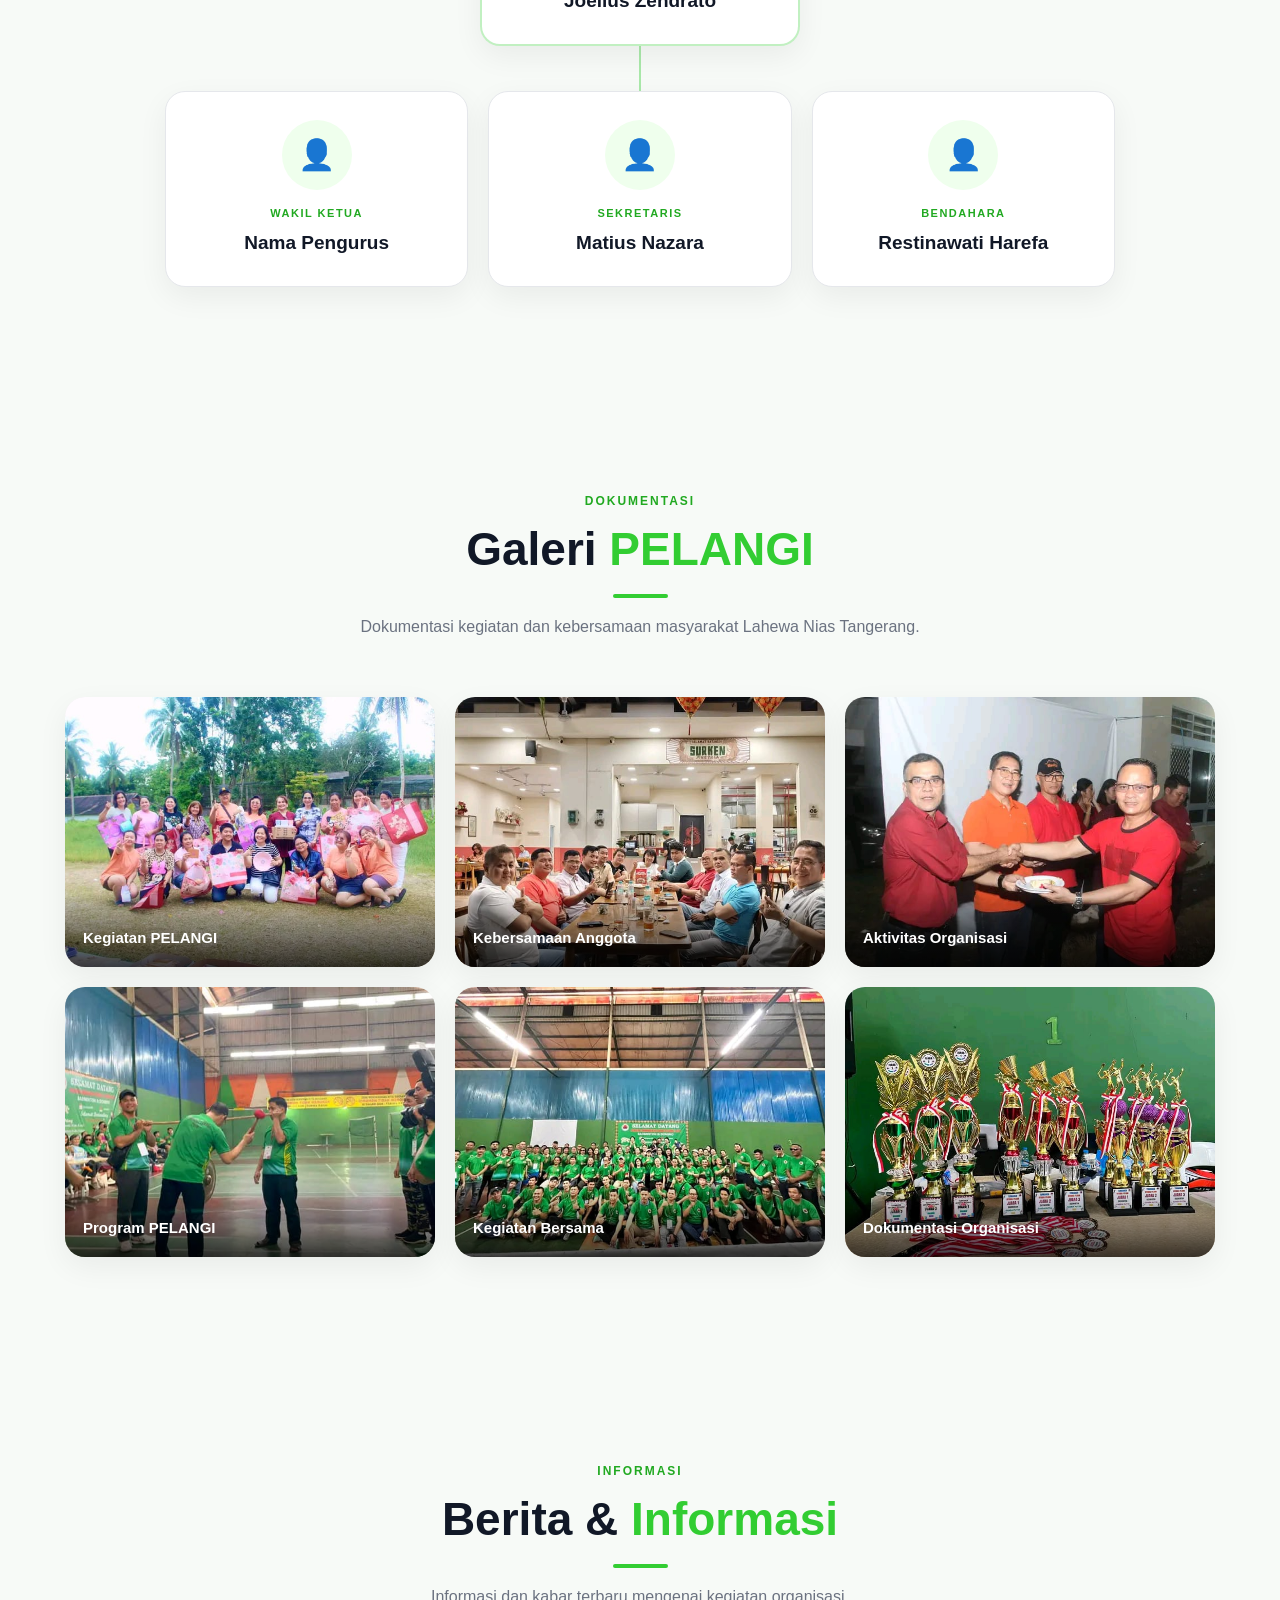
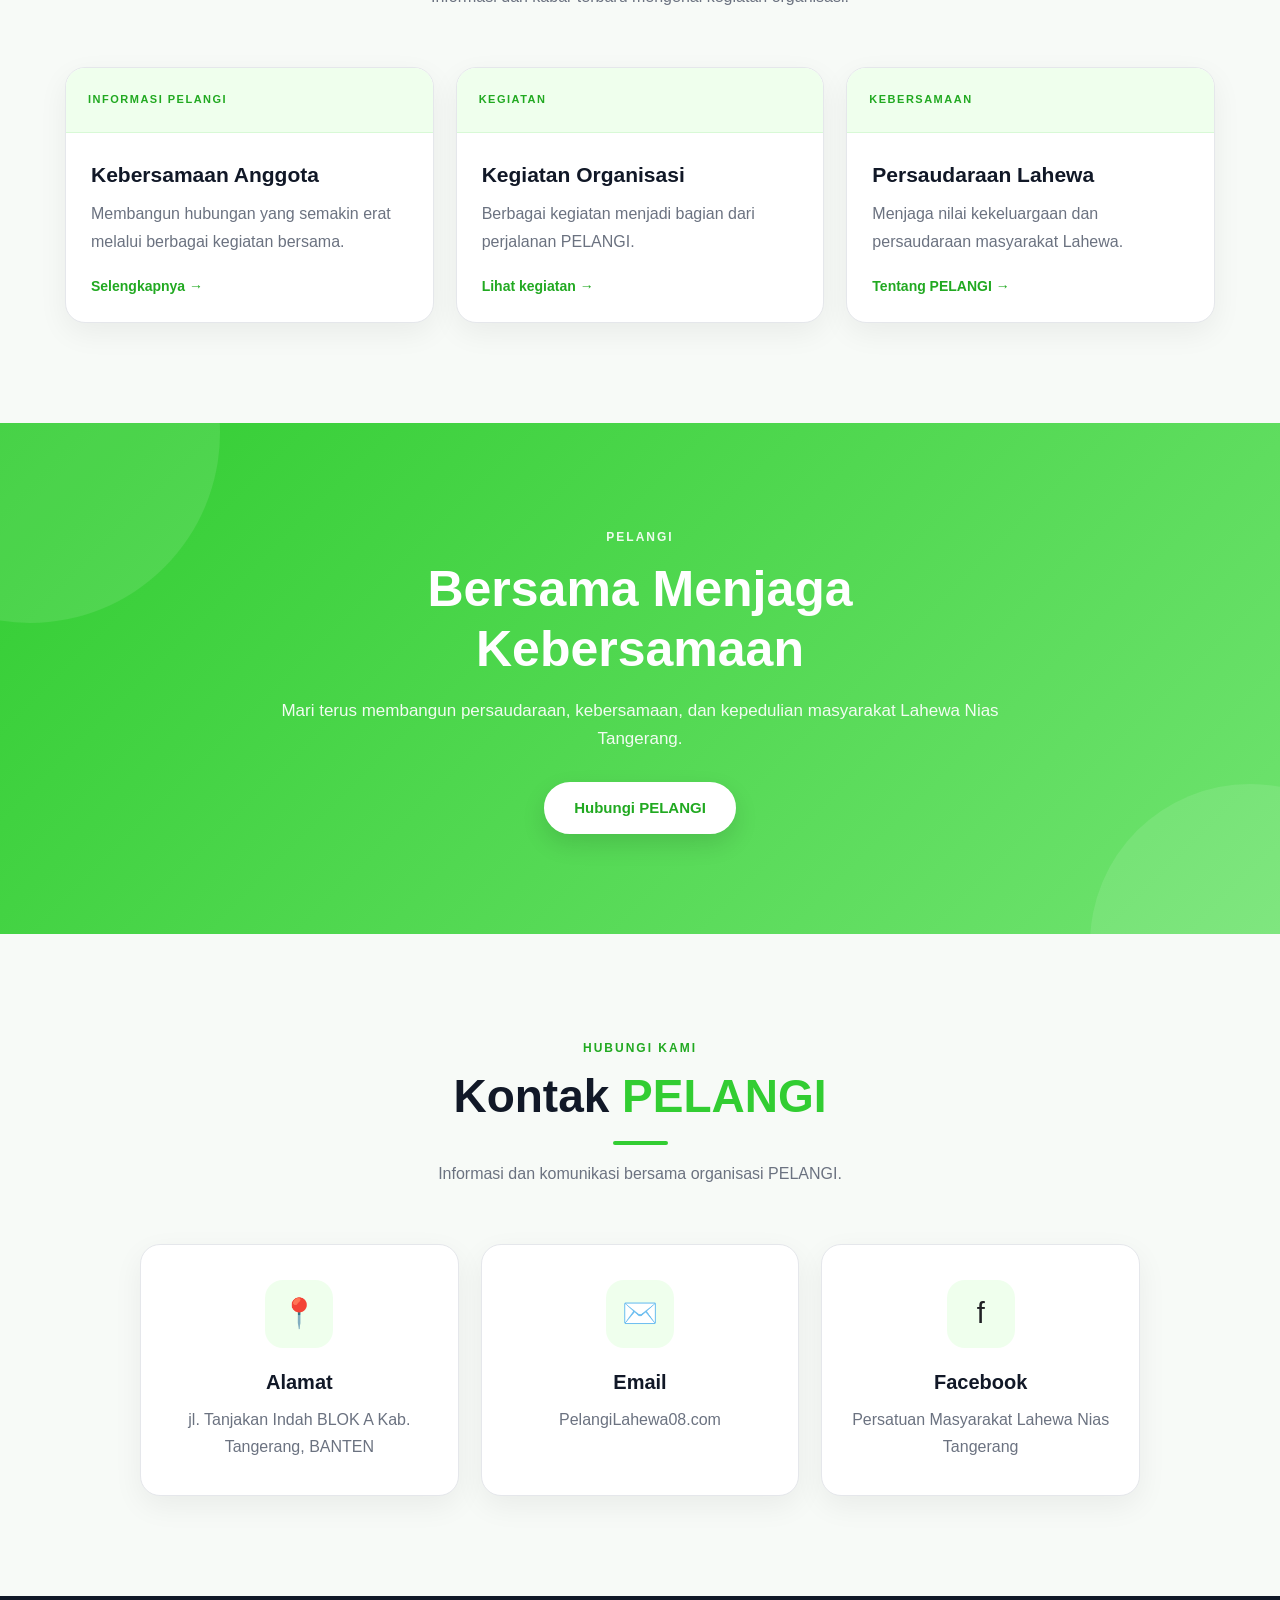
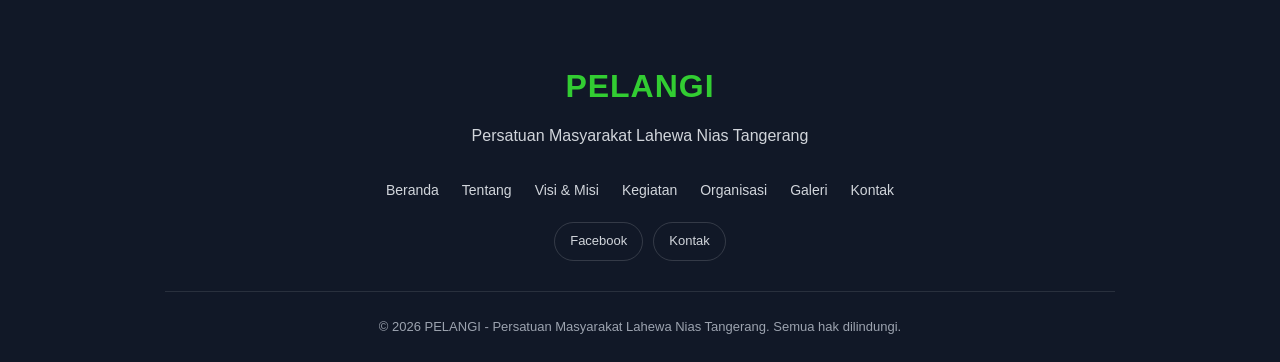
==== commit c46d5527: "s" ====
--- a/index.html
+++ b/index.html
@@ -1,11 +1,6 @@
 <!DOCTYPE html>
 <html lang="id">
 <head>
-
-    <!-- =====================================================
-         BASIC SEO
-    ====================================================== -->
-
     <meta charset="UTF-8">
 
     <meta name="viewport"
@@ -16,13 +11,13 @@
     </title>
 
     <meta name="description"
-          content="Website resmi Persatuan Masyarakat Lahewa Nias Tangerang (PELANGI). Temukan profil organisasi, visi dan misi, kegiatan, program, kepengurusan, galeri, berita, dan informasi PELANGI.">
+          content="Website resmi PELANGI - Persatuan Masyarakat Lahewa Nias Tangerang. Mengenal organisasi, visi misi, kegiatan, struktur, galeri, dan informasi PELANGI.">
 
     <meta name="keywords"
-          content="PELANGI, Persatuan Masyarakat Lahewa Nias Tangerang, masyarakat Lahewa Nias Tangerang, Lahewa Nias, organisasi Nias Tangerang, paguyuban Nias Tangerang">
+          content="PELANGI, Lahewa, Nias, Tangerang, Persatuan Masyarakat Lahewa Nias Tangerang">
 
     <meta name="author"
-          content="PELANGI - Persatuan Masyarakat Lahewa Nias Tangerang">
+          content="PELANGI">
 
     <meta name="robots"
           content="index, follow">
@@ -30,21 +25,15 @@
     <meta name="theme-color"
           content="#32CD32">
 
-    <!-- CANONICAL -->
-
     <link rel="canonical"
           href="https://topergea07-alt.github.io/Website---Pelangi/">
 
-
-    <!-- =====================================================
-         OPEN GRAPH
-    ====================================================== -->
-
+    <!-- OPEN GRAPH -->
     <meta property="og:title"
           content="PELANGI - Persatuan Masyarakat Lahewa Nias Tangerang">
 
     <meta property="og:description"
-          content="Website resmi Persatuan Masyarakat Lahewa Nias Tangerang (PELANGI). Profil, kegiatan, program, kepengurusan, galeri, berita, dan informasi organisasi.">
+          content="Website resmi Persatuan Masyarakat Lahewa Nias Tangerang (PELANGI).">
 
     <meta property="og:type"
           content="website">
@@ -62,13 +51,9 @@
           content="https://topergea07-alt.github.io/Website---Pelangi/images/Logo.png">
 
     <meta property="og:image:alt"
-          content="Logo PELANGI - Persatuan Masyarakat Lahewa Nias Tangerang">
-
-
-    <!-- =====================================================
-         TWITTER / SOCIAL MEDIA
-    ====================================================== -->
-
+          content="Logo PELANGI">
+
+    <!-- TWITTER -->
     <meta name="twitter:card"
           content="summary_large_image">
 
@@ -76,7 +61,7 @@
           content="PELANGI - Persatuan Masyarakat Lahewa Nias Tangerang">
 
     <meta name="twitter:description"
-          content="Website resmi Persatuan Masyarakat Lahewa Nias Tangerang (PELANGI). Profil, kegiatan, program, kepengurusan, galeri, berita, dan informasi organisasi.">
+          content="Website resmi PELANGI - Persatuan Masyarakat Lahewa Nias Tangerang.">
 
     <meta name="twitter:image"
           content="https://topergea07-alt.github.io/Website---Pelangi/images/Logo.png">
@@ -84,28 +69,16 @@
     <meta name="twitter:image:alt"
           content="Logo PELANGI">
 
-
-    <!-- =====================================================
-         FAVICON
-    ====================================================== -->
-
+    <!-- FAVICON -->
     <link rel="icon"
           type="image/png"
           href="images/favicon.png">
 
-
-    <!-- =====================================================
-         CSS
-    ====================================================== -->
-
+    <!-- CSS -->
     <link rel="stylesheet"
           href="style.css">
 
-
-    <!-- =====================================================
-         ORGANIZATION STRUCTURED DATA
-    ====================================================== -->
-
+    <!-- STRUCTURED DATA -->
     <script type="application/ld+json">
     {
         "@context": "https://schema.org",
@@ -114,137 +87,98 @@
         "alternateName": "PELANGI",
         "url": "https://topergea07-alt.github.io/Website---Pelangi/",
         "logo": "https://topergea07-alt.github.io/Website---Pelangi/images/Logo.png",
-        "description": "Persatuan Masyarakat Lahewa Nias Tangerang (PELANGI) merupakan organisasi masyarakat yang menjadi wadah kebersamaan dan persatuan masyarakat Lahewa Nias di Tangerang."
+        "description": "Persatuan Masyarakat Lahewa Nias Tangerang (PELANGI)"
     }
     </script>
 
-
-    <!-- =====================================================
-         PREVENT URL HASH / BROWSER SCROLL RESTORATION
-    ====================================================== -->
-
+    <!-- Mencegah loncat halaman saat refresh -->
     <script>
+        if (window.location.hash) {
+            history.replaceState(
+                null,
+                null,
+                window.location.pathname
+            );
+        }
+
         if ("scrollRestoration" in history) {
             history.scrollRestoration = "manual";
         }
-
-        if (window.location.hash) {
-            history.replaceState(
-                null,
-                "",
-                window.location.pathname + window.location.search
-            );
-        }
-
-        window.addEventListener("load", function () {
-            window.scrollTo(0, 0);
-        });
     </script>
 
 </head>
 
-
 <body>
-
 
 <!-- =========================================================
      NAVBAR
-========================================================= -->
+     ========================================================= -->
 
 <nav class="navbar">
 
     <div class="nav-container">
-
-
-        <!-- LOGO -->
 
         <a href="#beranda"
            class="logo"
-           aria-label="Pelangi">
+           aria-label="PELANGI">
 
             <img src="Logo.png"
-                 alt="Logo PELANGI - Persatuan Masyarakat Lahewa Nias Tangerang">
+                 alt="Logo PELANGI">
 
         </a>
 
 
-        <!-- MOBILE BUTTON -->
-
-        <button
-            class="menu-toggle"
-            type="button"
-            aria-label="Buka menu"
-            aria-expanded="false">
+        <button class="menu-toggle"
+                aria-label="Buka menu"
+                aria-expanded="false">
 
             ☰
 
         </button>
 
-
-        <!-- MENU -->
 
         <ul class="nav-menu">
 
             <li>
                 <a href="#beranda"
                    class="active">
-
                     Beranda
-
                 </a>
             </li>
 
-
             <li>
                 <a href="#tentang">
-
                     Tentang
-
                 </a>
             </li>
 
-
             <li>
                 <a href="#visi-misi">
-
                     Visi &amp; Misi
-
                 </a>
             </li>
 
-
             <li>
                 <a href="#kegiatan">
-
                     Kegiatan
-
                 </a>
             </li>
 
-
             <li>
                 <a href="#struktur">
-
                     Organisasi
-
                 </a>
             </li>
 
-
             <li>
                 <a href="#galeri">
-
                     Galeri
-
                 </a>
             </li>
 
-
             <li>
                 <a href="#kontak">
-
                     Kontak
-
                 </a>
             </li>
 
@@ -255,27 +189,56 @@
 </nav>
 
 
-
 <!-- =========================================================
      HERO / BERANDA
-========================================================= -->
-
-<header
-    id="beranda"
-    class="hero">
-
-
+     ========================================================= -->
+
+<header id="beranda" class="hero">
+
+    <!-- DEKORASI HERO -->
     <div class="hero-decoration hero-decoration-left"></div>
-
     <div class="hero-decoration hero-decoration-right"></div>
 
 
+    <!-- =====================================================
+         TAMENG + PEDANG NIAS
+         KIRI BAWAH
+         ===================================================== -->
+
+    <div class="tameng-pedang">
+
+        <img src="images/tameng-pedang-nias.png"
+             alt="Tameng dan pedang Nias"
+             aria-hidden="true">
+
+    </div>
+
+
+    <!-- =====================================================
+         HOMBO BATU BESAR
+         KANAN BAWAH
+         ===================================================== -->
+
+    <div class="hombo-batu">
+
+        <img src="images/hombo-batu.png"
+             alt="Hombo Batu Nias"
+             aria-hidden="true">
+
+    </div>
+
+
+    <!-- =====================================================
+         TULISAN HERO
+         TETAP DI TENGAH
+         ===================================================== -->
+
     <div class="hero-content">
 
-
         <span class="hero-badge">
 
             PERSATUAN MASYARAKAT LAHEWA NIAS TANGERANG
+            <br>
             (PELANGI)
 
         </span>
@@ -293,35 +256,27 @@
 
             Mengenal lebih dekat Organisasi Pelangi,
             perjalanan, visi dan misi, kegiatan,
-            serta berbagai kontribusi yang dilakukan
-            bersama.
+            serta berbagai kontribusi yang dilakukan bersama.
 
         </p>
 
 
         <div class="hero-buttons">
 
-
-            <a href="#tentang"
-               class="btn">
-
+            <a href="#tentang" class="btn">
                 Kenali Pelangi
-
             </a>
 
-
-            <a href="#kegiatan"
-               class="btn btn-outline">
-
+            <a href="#kegiatan" class="btn btn-outline">
                 Lihat Kegiatan
-
             </a>
 
-
-        </div>
-
-    </div>
-
+        </div>
+
+    </div>
+
+
+    <!-- SCROLL -->
 
     <div class="hero-scroll">
 
@@ -337,11 +292,9 @@
 
 </header>
 
-
-
 <!-- =========================================================
-     INTRO / SAMBUTAN SINGKAT
-========================================================= -->
+     INTRO
+     ========================================================= -->
 
 <section class="intro-section">
 
@@ -359,27 +312,20 @@
 
             <div>
 
-                <span class="section-label">
-
-                    SELAMAT DATANG
-
-                </span>
-
-
                 <h2>
 
-                    Mengenal Organisasi
-                    <span>Pelangi</span>
+                    Mengenal
+                    <span>Organisasi Pelangi</span>
 
                 </h2>
 
 
                 <p>
 
-                    Pelangi merupakan sebuah organisasi
-                    yang menjadi wadah untuk berkumpul,
-                    berkolaborasi, belajar, dan berkembang
-                    bersama.
+                    PELANGI hadir sebagai wadah kebersamaan
+                    masyarakat Lahewa Nias Tangerang untuk
+                    mempererat persaudaraan, menjaga budaya,
+                    serta membangun kebersamaan.
 
                 </p>
 
@@ -392,15 +338,12 @@
 </section>
 
 
-
 <!-- =========================================================
-     TENTANG PELANGI
-========================================================= -->
-
-<section
-    id="tentang"
-    class="section">
-
+     TENTANG
+     ========================================================= -->
+
+<section id="tentang"
+         class="section">
 
     <div class="container">
 
@@ -408,102 +351,99 @@
         <div class="section-title">
 
             <span class="section-label">
-
-                TENTANG KAMI
-
+                TENTANG PELANGI
             </span>
 
-
             <h2>
 
-                Tentang
-                <span>Pelangi</span>
+                Bersatu dalam
+                <span>Kebersamaan</span>
 
             </h2>
 
-
             <p>
 
-                Mengenal lebih jauh mengenai Organisasi
-                Pelangi dan nilai yang menjadi dasar
-                dalam setiap kegiatan.
+                Mengenal lebih dekat perjalanan dan
+                keberadaan PELANGI.
 
             </p>
 
         </div>
 
 
-
         <div class="about-content">
 
 
             <div class="about-text">
 
-
                 <h3>
 
-                    Bersama untuk tumbuh,
-                    berkarya, dan memberikan
-                    <span>dampak positif.</span>
+                    Tentang
+                    <span>PELANGI</span>
 
                 </h3>
 
 
                 <p>
 
-                    Organisasi Pelangi hadir sebagai
-                    wadah kebersamaan bagi para anggotanya
-                    untuk mengembangkan potensi,
-                    membangun hubungan yang baik,
-                    serta menjalankan berbagai kegiatan
-                    yang bermanfaat.
+                    Persatuan Masyarakat Lahewa Nias Tangerang
+                    atau PELANGI merupakan wadah yang dibangun
+                    untuk mempererat hubungan antar masyarakat
+                    Lahewa Nias yang berada di Tangerang.
 
                 </p>
 
 
                 <p>
 
-                    Melalui semangat kebersamaan,
-                    Pelangi terus berupaya menciptakan
-                    lingkungan organisasi yang aktif,
-                    terbuka, dan mampu memberikan
-                    kontribusi positif.
+                    Organisasi ini menjadi tempat untuk
+                    membangun kebersamaan, saling mendukung,
+                    menjaga nilai kekeluargaan, serta
+                    melestarikan budaya Nias.
 
                 </p>
 
 
-            </div>
-
+                <p>
+
+                    Melalui berbagai kegiatan sosial,
+                    kebersamaan, olahraga, pertemuan anggota,
+                    dan kegiatan organisasi lainnya, PELANGI
+                    terus berupaya memberikan manfaat bagi
+                    masyarakat.
+
+                </p>
+
+            </div>
 
 
             <div class="about-highlight">
 
-
                 <div class="highlight-icon">
 
-                    🌈
+                    🌿
 
                 </div>
 
 
                 <h3>
 
-                    PELANGI
+                    Lahewa
+                    <br>
+                    Nias
 
                 </h3>
 
 
                 <p>
 
-                    Beragam warna menjadi satu,
-                    menciptakan kebersamaan yang
-                    indah dan bermakna.
+                    Menjaga persaudaraan,
+                    budaya dan kebersamaan
+                    di tanah perantauan.
 
                 </p>
 
-
-            </div>
-
+            </div>
 
         </div>
 
@@ -512,15 +452,12 @@
 </section>
 
 
-
 <!-- =========================================================
-     VISI MISI
-========================================================= -->
-
-<section
-    id="visi-misi"
-    class="section vision-section">
-
+     VISI & MISI
+     ========================================================= -->
+
+<section id="visi-misi"
+         class="section vision-section">
 
     <div class="container">
 
@@ -528,125 +465,100 @@
         <div class="section-title">
 
             <span class="section-label">
-
-                LANDASAN ORGANISASI
-
+                ARAH ORGANISASI
             </span>
 
-
             <h2>
 
-                Visi &amp; <span>Misi</span>
+                Visi &amp;
+                <span>Misi</span>
 
             </h2>
 
-
             <p>
 
-                Landasan yang menjadi arah dan pedoman
-                Organisasi Pelangi.
+                Landasan PELANGI dalam membangun
+                kebersamaan dan organisasi.
 
             </p>
 
         </div>
 
 
-
         <div class="vision-grid">
 
 
             <div class="vision-card">
 
+                <div class="vision-number">
+                    01
+                </div>
+
 
                 <div class="vision-icon">
-
-                    👁️
-
-                </div>
-
-
-                <span class="vision-number">
-
-                    01
-
-                </span>
+                    🎯
+                </div>
 
 
                 <h3>
-
                     Visi
-
                 </h3>
 
 
                 <p>
 
-                    Menjadi organisasi yang mampu
-                    membangun kebersamaan, mengembangkan
-                    potensi anggota, dan memberikan
-                    kontribusi positif bagi lingkungan
-                    sekitar.
+                    Mewujudkan masyarakat Lahewa Nias
+                    Tangerang yang bersatu, harmonis,
+                    peduli, dan mampu menjaga nilai-nilai
+                    kebersamaan serta budaya.
 
                 </p>
 
             </div>
 
 
-
             <div class="vision-card">
 
+                <div class="vision-number">
+                    02
+                </div>
+
 
                 <div class="vision-icon">
-
-                    🎯
-
-                </div>
-
-
-                <span class="vision-number">
-
-                    02
-
-                </span>
+                    🤝
+                </div>
 
 
                 <h3>
-
                     Misi
-
                 </h3>
 
 
                 <ul>
 
                     <li>
-                        Membangun rasa kebersamaan
-                        antaranggota.
+                        Mempererat hubungan dan persaudaraan
+                        antar anggota.
                     </li>
 
-
                     <li>
-                        Mendorong anggota untuk
-                        berkembang dan berkontribusi.
+                        Membangun kegiatan sosial dan
+                        kebersamaan.
                     </li>
 
-
                     <li>
-                        Menyelenggarakan kegiatan
-                        yang positif dan bermanfaat.
+                        Menjaga dan memperkenalkan budaya Nias.
                     </li>
 
-
                     <li>
-                        Menciptakan lingkungan organisasi
-                        yang aktif dan terbuka.
+                        Mendorong partisipasi anggota dalam
+                        kegiatan organisasi.
                     </li>
 
                 </ul>
 
             </div>
 
-
         </div>
 
     </div>
@@ -654,35 +566,36 @@
 </section>
 
 
-
 <!-- =========================================================
-     NILAI ORGANISASI
-========================================================= -->
+     NILAI
+     ========================================================= -->
 
 <section class="section values-section">
 
-
     <div class="container">
 
 
         <div class="section-title">
 
             <span class="section-label">
-
-                NILAI KAMI
-
+                NILAI PELANGI
             </span>
 
-
             <h2>
 
-                Nilai yang Menjadi
-                <span>Pedoman</span>
+                Nilai yang
+                <span>Kami Jaga</span>
 
             </h2>
 
-        </div>
-
+            <p>
+
+                Prinsip yang menjadi bagian dari
+                kebersamaan PELANGI.
+
+            </p>
+
+        </div>
 
 
         <div class="values-grid">
@@ -699,8 +612,10 @@
                 </h3>
 
                 <p>
-                    Mengutamakan kerja sama dan
-                    rasa saling menghargai.
+
+                    Mengutamakan persaudaraan
+                    dan kekeluargaan.
+
                 </p>
 
             </div>
@@ -709,7 +624,7 @@
             <div class="value-card">
 
                 <div class="value-icon">
-                    💡
+                    🎨
                 </div>
 
                 <h3>
@@ -717,8 +632,10 @@
                 </h3>
 
                 <p>
-                    Mendorong ide dan gagasan
-                    baru dalam setiap kegiatan.
+
+                    Mendorong ide dan kegiatan
+                    yang positif.
+
                 </p>
 
             </div>
@@ -735,8 +652,10 @@
                 </h3>
 
                 <p>
-                    Terus belajar dan berkembang
-                    menjadi lebih baik.
+
+                    Bersama membangun organisasi
+                    yang berkembang.
+
                 </p>
 
             </div>
@@ -753,29 +672,27 @@
                 </h3>
 
                 <p>
-                    Membangun kepedulian terhadap
-                    sesama dan lingkungan.
+
+                    Saling membantu dan peduli
+                    terhadap sesama.
+
                 </p>
 
             </div>
 
-
         </div>
 
     </div>
 
 </section>
-
 
 
 <!-- =========================================================
      KEGIATAN
-========================================================= -->
-
-<section
-    id="kegiatan"
-    class="section activities-section">
-
+     ========================================================= -->
+
+<section id="kegiatan"
+         class="section activities-section">
 
     <div class="container">
 
@@ -783,71 +700,57 @@
         <div class="section-title">
 
             <span class="section-label">
-
                 KEGIATAN
-
             </span>
 
-
             <h2>
 
-                Kegiatan
-                <span>Pelangi</span>
+                Aktivitas
+                <span>PELANGI</span>
 
             </h2>
 
-
             <p>
 
                 Berbagai kegiatan yang menjadi bagian
-                dari perjalanan Organisasi Pelangi.
+                dari kebersamaan anggota.
 
             </p>
 
         </div>
 
 
-
         <div class="activity-grid">
 
 
             <article class="activity-card">
 
-
                 <div class="activity-image">
 
-                    <img
-                        src="images/Olahraga.jpeg"
-                        alt="Kegiatan olahraga PELANGI"
-                        loading="lazy">
+                    <img src="images/Olahraga.jpeg"
+                         alt="Kegiatan olahraga PELANGI"
+                         loading="lazy">
 
                 </div>
 
 
                 <div class="activity-content">
 
-
                     <span class="activity-category">
-
-                        KEGIATAN
-
+                        OLAHRAGA
                     </span>
 
-
                     <h3>
-
-                        Kegiatan Organisasi
-
+                        Kegiatan Olahraga
                     </h3>
 
-
                     <p>
 
-                        Dokumentasi dan informasi
-                        mengenai kegiatan organisasi.
+                        Kegiatan olahraga sebagai sarana
+                        menjaga kesehatan sekaligus
+                        mempererat kebersamaan anggota.
 
                     </p>
-
 
                     <a href="#galeri"
                        class="activity-link">
@@ -861,44 +764,34 @@
             </article>
 
 
-
             <article class="activity-card">
 
-
                 <div class="activity-image">
 
-                    <img
-                        src="images/Pelantikan.jpeg"
-                        alt="Kegiatan pelantikan PELANGI"
-                        loading="lazy">
+                    <img src="images/Pelantikan.jpeg"
+                         alt="Pelantikan pengurus PELANGI"
+                         loading="lazy">
 
                 </div>
 
 
                 <div class="activity-content">
 
-
                     <span class="activity-category">
-
-                        AKTIVITAS
-
+                        ORGANISASI
                     </span>
 
-
                     <h3>
-
-                        Aktivitas Anggota
-
+                        Pelantikan
                     </h3>
 
-
                     <p>
 
-                        Berbagai aktivitas dan
-                        kebersamaan anggota Pelangi.
+                        Momen pelantikan menjadi bagian
+                        penting dalam perjalanan organisasi
+                        PELANGI.
 
                     </p>
-
 
                     <a href="#galeri"
                        class="activity-link">
@@ -912,44 +805,34 @@
             </article>
 
 
-
             <article class="activity-card">
 
-
                 <div class="activity-image">
 
-                    <img
-                        src="images/Pertemuan Anggota.jpeg"
-                        alt="Kegiatan pertemuan anggota PELANGI"
-                        loading="lazy">
+                    <img src="images/Pertemuan Anggota.jpeg"
+                         alt="Pertemuan anggota PELANGI"
+                         loading="lazy">
 
                 </div>
 
 
                 <div class="activity-content">
 
-
                     <span class="activity-category">
-
-                        PROGRAM
-
+                        KEBERSAMAAN
                     </span>
 
-
                     <h3>
-
-                        Program Pelangi
-
+                        Pertemuan Anggota
                     </h3>
 
-
                     <p>
 
-                        Program dan kegiatan yang
-                        dijalankan oleh organisasi.
+                        Pertemuan anggota menjadi ruang
+                        untuk berdiskusi, berbagi informasi,
+                        dan mempererat persaudaraan.
 
                     </p>
-
 
                     <a href="#galeri"
                        class="activity-link">
@@ -962,23 +845,19 @@
 
             </article>
 
-
         </div>
 
     </div>
 
 </section>
-
 
 
 <!-- =========================================================
      STRUKTUR ORGANISASI
-========================================================= -->
-
-<section
-    id="struktur"
-    class="section structure-section">
-
+     ========================================================= -->
+
+<section id="struktur"
+         class="section structure-section">
 
     <div class="container">
 
@@ -986,11 +865,8 @@
         <div class="section-title">
 
             <span class="section-label">
-
                 ORGANISASI
-
             </span>
-
 
             <h2>
 
@@ -999,50 +875,36 @@
 
             </h2>
 
-
             <p>
 
-                Struktur kepengurusan Organisasi Pelangi.
+                Susunan kepengurusan PELANGI.
 
             </p>
 
         </div>
 
 
-
         <div class="structure-container">
 
 
             <div class="structure-card main-position">
 
-
                 <div class="person-icon">
-
                     👤
-
-                </div>
-
+                </div>
 
                 <span>
-
                     KETUA
-
                 </span>
 
-
                 <h3>
-
                     Joelius Zendrato
-
                 </h3>
 
-
-            </div>
-
+            </div>
 
 
             <div class="structure-line"></div>
-
 
 
             <div class="structure-grid">
@@ -1098,26 +960,21 @@
 
                 </div>
 
-
-            </div>
-
+            </div>
 
         </div>
 
     </div>
 
 </section>
-
 
 
 <!-- =========================================================
      GALERI
-========================================================= -->
-
-<section
-    id="galeri"
-    class="section gallery-section">
-
+     ========================================================= -->
+
+<section id="galeri"
+         class="section gallery-section">
 
     <div class="container">
 
@@ -1125,45 +982,37 @@
         <div class="section-title">
 
             <span class="section-label">
-
                 DOKUMENTASI
-
             </span>
 
-
             <h2>
 
                 Galeri
-                <span>Pelangi</span>
+                <span>PELANGI</span>
 
             </h2>
 
-
             <p>
 
-                Dokumentasi berbagai kegiatan
-                dan momen kebersamaan Pelangi.
+                Dokumentasi kegiatan dan kebersamaan
+                masyarakat Lahewa Nias Tangerang.
 
             </p>
 
         </div>
 
 
-
         <div class="gallery">
 
 
             <div class="gallery-item">
 
-                <img
-                    src="images/Kegiatan Pelangi.jpeg"
-                    alt="Dokumentasi kegiatan Pelangi"
-                    loading="lazy">
+                <img src="images/Kegiatan Pelangi.jpeg"
+                     alt="Kegiatan PELANGI"
+                     loading="lazy">
 
                 <div class="gallery-caption">
-
-                    Kegiatan Pelangi
-
+                    Kegiatan PELANGI
                 </div>
 
             </div>
@@ -1171,15 +1020,12 @@
 
             <div class="gallery-item">
 
-                <img
-                    src="images/Kebersamaan Anggota Pelangi.jpeg"
-                    alt="Kebersamaan anggota Pelangi"
-                    loading="lazy">
+                <img src="images/Kebersamaan Anggota Pelangi.jpeg"
+                     alt="Kebersamaan anggota PELANGI"
+                     loading="lazy">
 
                 <div class="gallery-caption">
-
-                    Kebersamaan
-
+                    Kebersamaan Anggota
                 </div>
 
             </div>
@@ -1187,15 +1033,12 @@
 
             <div class="gallery-item">
 
-                <img
-                    src="images/Aktivitas Organisasi Pelangi.jpeg"
-                    alt="Aktivitas Organisasi Pelangi"
-                    loading="lazy">
+                <img src="images/Aktivitas Organisasi Pelangi.jpeg"
+                     alt="Aktivitas organisasi PELANGI"
+                     loading="lazy">
 
                 <div class="gallery-caption">
-
                     Aktivitas Organisasi
-
                 </div>
 
             </div>
@@ -1203,15 +1046,12 @@
 
             <div class="gallery-item">
 
-                <img
-                    src="images/Program Pelangi.jpeg"
-                    alt="Program Pelangi"
-                    loading="lazy">
+                <img src="images/Program Pelangi.jpeg"
+                     alt="Program PELANGI"
+                     loading="lazy">
 
                 <div class="gallery-caption">
-
-                    Program Pelangi
-
+                    Program PELANGI
                 </div>
 
             </div>
@@ -1219,15 +1059,12 @@
 
             <div class="gallery-item">
 
-                <img
-                    src="images/Kegiatan Bersama Pelangi.jpeg"
-                    alt="Kegiatan bersama Pelangi"
-                    loading="lazy">
+                <img src="images/Kegiatan Bersama Pelangi.jpeg"
+                     alt="Kegiatan bersama PELANGI"
+                     loading="lazy">
 
                 <div class="gallery-caption">
-
-                    Bersama Pelangi
-
+                    Kegiatan Bersama
                 </div>
 
             </div>
@@ -1235,19 +1072,15 @@
 
             <div class="gallery-item">
 
-                <img
-                    src="images/Dokumentasi organisasi.jpeg"
-                    alt="Dokumentasi organisasi Pelangi"
-                    loading="lazy">
+                <img src="images/Dokumentasi organisasi.jpeg"
+                     alt="Dokumentasi organisasi PELANGI"
+                     loading="lazy">
 
                 <div class="gallery-caption">
-
-                    Dokumentasi
-
-                </div>
-
-            </div>
-
+                    Dokumentasi Organisasi
+                </div>
+
+            </div>
 
         </div>
 
@@ -1256,25 +1089,20 @@
 </section>
 
 
-
 <!-- =========================================================
-     BERITA / INFORMASI
-========================================================= -->
+     NEWS
+     ========================================================= -->
 
 <section class="section news-section">
 
-
     <div class="container">
 
 
         <div class="section-title">
 
             <span class="section-label">
-
                 INFORMASI
-
             </span>
-
 
             <h2>
 
@@ -1283,28 +1111,25 @@
 
             </h2>
 
-
             <p>
 
-                Informasi terbaru mengenai kegiatan
-                dan perkembangan Organisasi Pelangi.
+                Informasi dan kabar terbaru mengenai
+                kegiatan organisasi.
 
             </p>
 
         </div>
 
 
-
         <div class="news-grid">
 
 
             <article class="news-card">
 
-
                 <div class="news-date">
 
                     <span>
-                        INFO
+                        INFORMASI PELANGI
                     </span>
 
                 </div>
@@ -1313,24 +1138,19 @@
                 <div class="news-content">
 
                     <h3>
-
-                        Informasi Organisasi
-
+                        Kebersamaan Anggota
                     </h3>
 
-
                     <p>
 
-                        Informasi terbaru dari
-                        Organisasi Pelangi.
+                        Membangun hubungan yang semakin
+                        erat melalui berbagai kegiatan
+                        bersama.
 
                     </p>
 
-
                     <a href="#kontak">
-
                         Selengkapnya →
-
                     </a>
 
                 </div>
@@ -1338,9 +1158,7 @@
             </article>
 
 
-
             <article class="news-card">
-
 
                 <div class="news-date">
 
@@ -1354,24 +1172,18 @@
                 <div class="news-content">
 
                     <h3>
-
-                        Kegiatan Terbaru
-
+                        Kegiatan Organisasi
                     </h3>
 
-
                     <p>
 
-                        Ikuti informasi kegiatan
-                        terbaru Organisasi Pelangi.
+                        Berbagai kegiatan menjadi bagian
+                        dari perjalanan PELANGI.
 
                     </p>
 
-
                     <a href="#kegiatan">
-
                         Lihat kegiatan →
-
                     </a>
 
                 </div>
@@ -1379,14 +1191,12 @@
             </article>
 
 
-
             <article class="news-card">
 
-
                 <div class="news-date">
 
                     <span>
-                        PELANGI
+                        KEBERSAMAAN
                     </span>
 
                 </div>
@@ -1395,31 +1205,24 @@
                 <div class="news-content">
 
                     <h3>
-
-                        Kabar Pelangi
-
+                        Persaudaraan Lahewa
                     </h3>
 
-
                     <p>
 
-                        Berbagai cerita dan perkembangan
-                        dari Pelangi.
+                        Menjaga nilai kekeluargaan dan
+                        persaudaraan masyarakat Lahewa.
 
                     </p>
 
-
                     <a href="#tentang">
-
-                        Tentang Pelangi →
-
+                        Tentang PELANGI →
                     </a>
 
                 </div>
 
             </article>
 
-
         </div>
 
     </div>
@@ -1427,68 +1230,55 @@
 </section>
 
 
-
 <!-- =========================================================
-     CALL TO ACTION
-========================================================= -->
+     CTA
+     ========================================================= -->
 
 <section class="cta">
 
-
-    <div class="container">
-
-
-        <div class="cta-content">
-
-
-            <span class="section-label">
-
-                BERSAMA PELANGI
-
-            </span>
-
-
-            <h2>
-
-                Bersama membangun
-                kebersamaan yang lebih baik.
-
-            </h2>
-
-
-            <p>
-
-                Mari mengenal, berpartisipasi,
-                dan menjadi bagian dari perjalanan
-                Organisasi Pelangi.
-
-            </p>
-
-
-            <a href="#kontak"
-               class="btn">
-
-                Hubungi Pelangi
-
-            </a>
-
-
-        </div>
+    <div class="cta-content">
+
+
+        <span class="section-label">
+            PELANGI
+        </span>
+
+
+        <h2>
+
+            Bersama Menjaga
+            Kebersamaan
+
+        </h2>
+
+
+        <p>
+
+            Mari terus membangun persaudaraan,
+            kebersamaan, dan kepedulian masyarakat
+            Lahewa Nias Tangerang.
+
+        </p>
+
+
+        <a href="#kontak"
+           class="btn">
+
+            Hubungi PELANGI
+
+        </a>
 
     </div>
 
 </section>
-
 
 
 <!-- =========================================================
      KONTAK
-========================================================= -->
-
-<section
-    id="kontak"
-    class="section contact-section">
-
+     ========================================================= -->
+
+<section id="kontak"
+         class="section contact-section">
 
     <div class="container">
 
@@ -1496,78 +1286,60 @@
         <div class="section-title">
 
             <span class="section-label">
-
                 HUBUNGI KAMI
-
             </span>
 
-
             <h2>
 
                 Kontak
-                <span>Pelangi</span>
+                <span>PELANGI</span>
 
             </h2>
 
-
             <p>
 
-                Untuk informasi lebih lanjut,
-                silakan hubungi Organisasi Pelangi.
+                Informasi dan komunikasi bersama
+                organisasi PELANGI.
 
             </p>
 
         </div>
 
 
-
         <div class="contact-grid">
 
 
             <div class="contact-card">
 
-
                 <div class="contact-icon">
-
                     📍
-
-                </div>
-
+                </div>
 
                 <h3>
-
-                    jl.Tanjakan Indah BLOK A Kab.Tangerang, BANTEN
-
+                    Alamat
                 </h3>
 
-
                 <p>
 
-                    Isi alamat organisasi di sini
+                    jl. Tanjakan Indah BLOK A
+                    Kab. Tangerang,
+                    BANTEN
 
                 </p>
 
             </div>
 
 
-
             <div class="contact-card">
 
-
                 <div class="contact-icon">
-
                     ✉️
-
-                </div>
-
+                </div>
 
                 <h3>
-
                     Email
-
                 </h3>
 
-
                 <p>
 
                     PelangiLahewa08.com
@@ -1577,185 +1349,136 @@
             </div>
 
 
-
             <div class="contact-card">
 
-
                 <div class="contact-icon">
-
-                    📱
-
-                </div>
-
+                    f
+                </div>
 
                 <h3>
-
                     Facebook
-
                 </h3>
 
-
                 <p>
 
-                    Persatuan Masyarakat Lahewa Nias Tangerang
+                    Persatuan Masyarakat
+                    Lahewa Nias Tangerang
 
                 </p>
 
             </div>
 
-
         </div>
 
     </div>
 
 </section>
-
 
 
 <!-- =========================================================
      FOOTER
-========================================================= -->
+     ========================================================= -->
 
 <footer>
 
-
     <div class="footer-content">
 
 
         <div class="footer-brand">
 
             <h2>
-
                 PELANGI
-
             </h2>
 
-
             <p>
 
-                Bersama dalam perbedaan,
-                berkarya dalam kebersamaan.
+                Persatuan Masyarakat
+                Lahewa Nias Tangerang
 
             </p>
 
         </div>
 
 
-
         <div class="footer-menu">
-
 
             <a href="#beranda">
                 Beranda
             </a>
 
-
             <a href="#tentang">
                 Tentang
             </a>
 
-
             <a href="#visi-misi">
                 Visi &amp; Misi
             </a>
 
-
             <a href="#kegiatan">
                 Kegiatan
             </a>
 
-
             <a href="#struktur">
                 Organisasi
             </a>
 
-
             <a href="#galeri">
                 Galeri
             </a>
 
-
             <a href="#kontak">
                 Kontak
             </a>
 
-
-        </div>
-
+        </div>
 
 
         <div class="footer-social">
 
-
-            <a href="#"
-               aria-label="Instagram">
-
-                Instagram
-
+            <a href="#kontak">
+                Facebook
             </a>
 
-
-            <a href="#"
-               aria-label="Facebook">
-
-                Facebook
-
+            <a href="#kontak">
+                Kontak
             </a>
 
-
-            <a href="#"
-               aria-label="WhatsApp">
-
-                WhatsApp
-
-            </a>
-
-
-        </div>
-
+        </div>
 
 
         <div class="copyright">
 
             <p>
 
-                © <span id="current-year"></span>
-                Organisasi Pelangi.
-                All Rights Reserved.
+                © 2026 PELANGI -
+                Persatuan Masyarakat Lahewa Nias Tangerang.
+                Semua hak dilindungi.
 
             </p>
 
         </div>
 
-
     </div>
 
 </footer>
-
 
 
 <!-- =========================================================
      BACK TO TOP
-========================================================= -->
-
-<button
-    class="back-to-top"
-    type="button"
-    aria-label="Kembali ke atas">
+     ========================================================= -->
+
+<button class="back-to-top"
+        aria-label="Kembali ke atas">
 
     ↑
 
 </button>
 
 
-
-<!-- =========================================================
-     JAVASCRIPT
-========================================================= -->
+<!-- JAVASCRIPT -->
 
 <script src="script.js"></script>
 
 
 </body>
-
 </html>
--- a/style.css
+++ b/style.css
@@ -4,11 +4,9 @@
    PRIMARY COLOR : #32CD32
 ========================================================= */
 
-
 /* =========================================================
    RESET
 ========================================================= */
-
 * {
     margin: 0;
     padding: 0;
@@ -49,110 +47,86 @@
     font-family: inherit;
 }
 
-
 /* =========================================================
    VARIABLES
 ========================================================= */
-
 :root {
-
     --primary: #32CD32;
     --primary-dark: #21a921;
     --primary-light: #efffed;
-
     --dark: #111827;
     --text: #374151;
     --muted: #6b7280;
-
     --white: #ffffff;
     --soft: #f7faf7;
     --border: #e5e7eb;
-
     --container: 1150px;
-
-    --shadow:
-        0 10px 30px rgba(0, 0, 0, 0.06);
-
-    --shadow-hover:
-        0 18px 40px rgba(0, 0, 0, 0.11);
-}
-
+    --shadow: 0 10px 30px rgba(0, 0, 0, 0.06);
+    --shadow-hover: 0 18px 40px rgba(0, 0, 0, 0.11);
+}
 
 /* =========================================================
    CONTAINER
 ========================================================= */
-
 .container {
     width: min(90%, var(--container));
     margin: 0 auto;
 }
 
-
 /* =========================================================
    NAVBAR
 ========================================================= */
-
 .navbar {
     position: fixed;
     top: 0;
     left: 0;
-
     width: 100%;
     height: 80px;
-
-    display: flex;
-    align-items: center;
-
+    display: flex;
+    align-items: center;
     background: rgba(255, 255, 255, 0.97);
-
     border-bottom: 1px solid transparent;
-
     z-index: 9999;
-
-    transition:
-        height 0.3s ease,
-        box-shadow 0.3s ease,
-        border-color 0.3s ease;
+    transition: height 0.3s ease, box-shadow 0.3s ease, border-color 0.3s ease;
 }
 
 .navbar.scrolled {
     height: 70px;
-
     border-bottom-color: var(--border);
-
-    box-shadow:
-        0 5px 25px rgba(0, 0, 0, 0.08);
+    box-shadow: 0 5px 25px rgba(0, 0, 0, 0.08);
 }
 
 .nav-container {
     width: min(90%, var(--container));
     margin: 0 auto;
-
     display: flex;
     align-items: center;
     justify-content: space-between;
 }
 
-
 /* =========================================================
    LOGO
 ========================================================= */
-
 .logo {
+    display: flex;
+    align-items: center;
+    justify-content: center;
+    width: 50px;
+    height: 50px;
     color: var(--primary);
-
     font-size: 30px;
     font-weight: 900;
-
     letter-spacing: 1px;
-
-    transition: 0.3s ease;
+    transition: transform 0.3s ease;
+    flex-shrink: 0;
 }
 
 .logo img {
-    width: 55px;
-    height: 55px;
     display: block;
+    width: 50px !important;
+    height: 50px !important;
+    max-width: 50px !important;
+    max-height: 50px !important;
     object-fit: contain;
 }
 
@@ -160,17 +134,13 @@
     transform: translateY(-2px);
 }
 
-
 /* =========================================================
    NAV MENU
 ========================================================= */
-
 .nav-menu {
     display: flex;
     align-items: center;
-
     gap: 30px;
-
     list-style: none;
 }
 
@@ -180,35 +150,23 @@
 
 .nav-menu a {
     position: relative;
-
     display: inline-block;
-
     padding: 8px 0;
-
     color: var(--dark);
-
     font-size: 15px;
     font-weight: 700;
-
-    transition:
-        color 0.3s ease;
+    transition: color 0.3s ease;
 }
 
 .nav-menu a::after {
     content: "";
-
     position: absolute;
-
     left: 0;
     bottom: 0;
-
     width: 0;
     height: 2px;
-
     background: var(--primary);
-
-    transition:
-        width 0.3s ease;
+    transition: width 0.3s ease;
 }
 
 .nav-menu a:hover,
@@ -221,31 +179,21 @@
     width: 100%;
 }
 
-
 /* =========================================================
    MOBILE MENU BUTTON
 ========================================================= */
-
 .menu-toggle {
     display: none;
-
     width: 44px;
     height: 44px;
-
     align-items: center;
     justify-content: center;
-
     border: none;
     border-radius: 10px;
-
     background: var(--primary-light);
-
     color: var(--dark);
-
     font-size: 25px;
-
     cursor: pointer;
-
     transition: 0.3s ease;
 }
 
@@ -254,118 +202,73 @@
     color: #ffffff;
 }
 
-
 /* =========================================================
    HERO
 ========================================================= */
-
 .hero {
     position: relative;
-
     min-height: 100vh;
-
-    padding:
-        150px 20px
-        110px;
-
+    padding: 150px 20px 110px;
     display: flex;
     align-items: center;
     justify-content: center;
-
     text-align: center;
-
     overflow: hidden;
-
-    background:
-        linear-gradient(
-            135deg,
-            #ffffff 0%,
-            #f2fff2 45%,
-            #ffffff 100%
-        );
-}
-
+    background: linear-gradient(135deg, #ffffff 0%, #f2fff2 45%, #ffffff 100%);
+}
 
 /* =========================================================
    HERO DECORATION
 ========================================================= */
-
 .hero-decoration {
     position: absolute;
-
     border-radius: 50%;
-
     pointer-events: none;
 }
 
 .hero-decoration-left {
     width: 470px;
     height: 470px;
-
     left: -220px;
     top: 80px;
-
-    background:
-        rgba(50, 205, 50, 0.10);
+    background: rgba(50, 205, 50, 0.10);
 }
 
 .hero-decoration-right {
     width: 340px;
     height: 340px;
-
     right: -140px;
     bottom: 20px;
-
-    background:
-        rgba(50, 205, 50, 0.09);
-}
-
+    background: rgba(50, 205, 50, 0.09);
+}
 
 /* =========================================================
    HERO CONTENT
 ========================================================= */
-
 .hero-content {
     position: relative;
-
     width: min(100%, 850px);
-
     z-index: 2;
 }
 
 .hero-badge {
     display: inline-block;
-
     margin-bottom: 22px;
-
-    padding:
-        8px 18px;
-
+    padding: 8px 18px;
     border-radius: 50px;
-
-    background:
-        rgba(50, 205, 50, 0.11);
-
+    background: rgba(50, 205, 50, 0.11);
     color: var(--primary-dark);
-
     font-size: 13px;
     font-weight: 800;
-
     letter-spacing: 1px;
 }
 
 .hero h1 {
     margin-bottom: 24px;
-
     color: var(--dark);
-
-    font-size:
-        clamp(46px, 7vw, 78px);
-
+    font-size: clamp(46px, 7vw, 78px);
     font-weight: 900;
-
     line-height: 1.08;
-
     letter-spacing: -2px;
 }
 
@@ -375,133 +278,83 @@
 
 .hero p {
     width: min(100%, 700px);
-
-    margin:
-        0 auto
-        35px;
-
+    margin: 0 auto 35px;
     color: var(--muted);
-
     font-size: 18px;
-
     line-height: 1.8;
 }
 
-
 /* =========================================================
    HERO BUTTONS
 ========================================================= */
-
 .hero-buttons {
     display: flex;
-
     align-items: center;
     justify-content: center;
-
     gap: 14px;
-
     flex-wrap: wrap;
 }
 
 .btn {
     display: inline-flex;
-
     align-items: center;
     justify-content: center;
-
     min-height: 50px;
-
-    padding:
-        12px 28px;
-
-    border:
-        2px solid var(--primary);
-
+    padding: 12px 28px;
+    border: 2px solid var(--primary);
     border-radius: 50px;
-
     background: var(--primary);
-
     color: #ffffff;
-
     font-size: 15px;
     font-weight: 800;
-
-    box-shadow:
-        0 8px 20px rgba(50, 205, 50, 0.20);
-
-    transition:
-        transform 0.3s ease,
-        background 0.3s ease,
-        box-shadow 0.3s ease;
+    box-shadow: 0 8px 20px rgba(50, 205, 50, 0.20);
+    transition: transform 0.3s ease, background 0.3s ease, box-shadow 0.3s ease;
 }
 
 .btn:hover {
     background: var(--primary-dark);
-
     border-color: var(--primary-dark);
-
     transform: translateY(-3px);
-
-    box-shadow:
-        0 13px 30px rgba(50, 205, 50, 0.27);
+    box-shadow: 0 13px 30px rgba(50, 205, 50, 0.27);
 }
 
 .btn-outline {
     background: transparent;
-
     color: var(--primary-dark);
-
     box-shadow: none;
 }
 
 .btn-outline:hover {
     background: var(--primary);
-
     border-color: var(--primary);
-
     color: #ffffff;
 }
 
-
 /* =========================================================
    HERO SCROLL
 ========================================================= */
-
 .hero-scroll {
     position: absolute;
-
     bottom: 28px;
     left: 50%;
-
     transform: translateX(-50%);
-
-    display: flex;
-
+    display: flex;
     flex-direction: column;
     align-items: center;
-
     gap: 3px;
-
     color: var(--muted);
-
     font-size: 12px;
-
     z-index: 2;
 }
 
 .scroll-arrow {
     color: var(--primary);
-
     font-size: 22px;
-
-    animation:
-        scrollDown 1.5s infinite;
+    animation: scrollDown 1.5s infinite;
 }
 
 @keyframes scrollDown {
-
-    0%,
-    100% {
+    0%, 100% {
         transform: translateY(0);
     }
 
@@ -510,60 +363,40 @@
     }
 }
 
-
 /* =========================================================
    INTRO SECTION
 ========================================================= */
-
 .intro-section {
     position: relative;
-
-    padding:
-        65px 0;
-
+    padding: 65px 0;
     background: #ffffff;
-
-    border-bottom:
-        1px solid var(--border);
+    border-bottom: 1px solid var(--border);
 }
 
 .intro-content {
     display: flex;
-
-    align-items: center;
-
+    align-items: center;
     gap: 28px;
-
     max-width: 900px;
-
     margin: 0 auto;
 }
 
 .intro-icon {
     flex-shrink: 0;
-
     width: 80px;
     height: 80px;
-
-    display: flex;
-
+    display: flex;
     align-items: center;
     justify-content: center;
-
     border-radius: 22px;
-
     background: var(--primary-light);
-
     font-size: 42px;
 }
 
 .intro-content h2 {
     margin-bottom: 8px;
-
     color: var(--dark);
-
     font-size: 30px;
-
     line-height: 1.2;
 }
 
@@ -573,21 +406,15 @@
 
 .intro-content p {
     color: var(--muted);
-
     line-height: 1.7;
 }
 
-
 /* =========================================================
    GENERAL SECTION
 ========================================================= */
-
 .section {
     position: relative;
-
-    padding:
-        100px 0;
-
+    padding: 100px 0;
     background: #ffffff;
 }
 
@@ -595,44 +422,29 @@
     background: var(--soft);
 }
 
-
 /* =========================================================
    SECTION TITLE
 ========================================================= */
-
 .section-title {
     max-width: 760px;
-
-    margin:
-        0 auto
-        55px;
-
+    margin: 0 auto 55px;
     text-align: center;
 }
 
 .section-label {
     display: inline-block;
-
     margin-bottom: 12px;
-
     color: var(--primary-dark);
-
     font-size: 12px;
     font-weight: 900;
-
     letter-spacing: 2px;
 }
 
 .section-title h2 {
     margin-bottom: 15px;
-
     color: var(--dark);
-
-    font-size:
-        clamp(32px, 5vw, 46px);
-
+    font-size: clamp(32px, 5vw, 46px);
     font-weight: 900;
-
     line-height: 1.15;
 }
 
@@ -642,63 +454,41 @@
 
 .section-title h2::after {
     content: "";
-
     display: block;
-
     width: 55px;
     height: 4px;
-
-    margin:
-        18px auto
-        0;
-
+    margin: 18px auto 0;
     border-radius: 10px;
-
     background: var(--primary);
 }
 
 .section-title p {
     color: var(--muted);
-
     font-size: 16px;
-
     line-height: 1.8;
 }
 
-
 /* =========================================================
    ABOUT
 ========================================================= */
-
 .about-content {
     display: grid;
-
-    grid-template-columns:
-        1.4fr 0.8fr;
-
+    grid-template-columns: 1.4fr 0.8fr;
     gap: 28px;
 }
 
 .about-text {
     padding: 42px;
-
-    border:
-        1px solid var(--border);
-
+    border: 1px solid var(--border);
     border-radius: 22px;
-
     background: #ffffff;
-
     box-shadow: var(--shadow);
 }
 
 .about-text h3 {
     margin-bottom: 20px;
-
     color: var(--dark);
-
     font-size: 30px;
-
     line-height: 1.3;
 }
 
@@ -708,179 +498,117 @@
 
 .about-text p {
     margin-bottom: 17px;
-
     color: var(--text);
-
     line-height: 1.8;
 }
 
 .about-highlight {
     min-height: 100%;
-
-    display: flex;
-
+    display: flex;
     flex-direction: column;
-
     align-items: center;
     justify-content: center;
-
     padding: 40px;
-
     border-radius: 22px;
-
-    background:
-        linear-gradient(
-            145deg,
-            #32CD32,
-            #76e676
-        );
-
+    background: linear-gradient(145deg, #32CD32, #76e676);
     color: #ffffff;
-
     text-align: center;
-
-    box-shadow:
-        0 15px 35px rgba(50, 205, 50, 0.20);
+    box-shadow: 0 15px 35px rgba(50, 205, 50, 0.20);
 }
 
 .highlight-icon {
     width: 85px;
     height: 85px;
-
-    display: flex;
-
+    display: flex;
     align-items: center;
     justify-content: center;
-
     margin-bottom: 18px;
-
     border-radius: 50%;
-
-    background:
-        rgba(255, 255, 255, 0.20);
-
+    background: rgba(255, 255, 255, 0.20);
     font-size: 42px;
 }
 
 .about-highlight h3 {
     margin-bottom: 10px;
-
     font-size: 29px;
 }
 
 .about-highlight p {
     max-width: 280px;
-
-    color:
-        rgba(255, 255, 255, 0.92);
-
+    color: rgba(255, 255, 255, 0.92);
     line-height: 1.7;
 }
 
-
 /* =========================================================
    VISI & MISI
 ========================================================= */
-
 .vision-section {
     background: var(--soft);
 }
 
 .vision-grid {
     display: grid;
-
-    grid-template-columns:
-        repeat(2, 1fr);
-
+    grid-template-columns: repeat(2, 1fr);
     gap: 25px;
-
     max-width: 950px;
-
     margin: 0 auto;
 }
 
 .vision-card {
     position: relative;
-
     padding: 40px;
-
-    border:
-        1px solid var(--border);
-
+    border: 1px solid var(--border);
     border-radius: 22px;
-
     background: #ffffff;
-
     box-shadow: var(--shadow);
-
     overflow: hidden;
-
-    transition:
-        transform 0.3s ease,
-        box-shadow 0.3s ease;
+    transition: transform 0.3s ease, box-shadow 0.3s ease;
 }
 
 .vision-card:hover {
     transform: translateY(-7px);
-
     box-shadow: var(--shadow-hover);
 }
 
 .vision-icon {
     width: 65px;
     height: 65px;
-
-    display: flex;
-
+    display: flex;
     align-items: center;
     justify-content: center;
-
     margin-bottom: 20px;
-
     border-radius: 17px;
-
     background: var(--primary-light);
-
     font-size: 28px;
 }
 
 .vision-number {
     position: absolute;
-
     top: 20px;
     right: 25px;
-
-    color:
-        rgba(50, 205, 50, 0.14);
-
+    color: rgba(50, 205, 50, 0.14);
     font-size: 40px;
-
     font-weight: 900;
 }
 
 .vision-card h3 {
     margin-bottom: 14px;
-
     color: var(--dark);
-
     font-size: 25px;
 }
 
 .vision-card p {
     color: var(--muted);
-
     line-height: 1.8;
 }
 
 .vision-card ul {
     padding-left: 20px;
-
     color: var(--muted);
 }
 
 .vision-card li {
     margin-bottom: 10px;
-
     line-height: 1.7;
 }
 
@@ -888,149 +616,100 @@
     color: var(--primary);
 }
 
-
 /* =========================================================
    VALUES
 ========================================================= */
-
 .values-section {
     background: #ffffff;
 }
 
 .values-grid {
     display: grid;
-
-    grid-template-columns:
-        repeat(4, 1fr);
-
+    grid-template-columns: repeat(4, 1fr);
     gap: 20px;
 }
 
 .value-card {
     padding: 32px 22px;
-
-    border:
-        1px solid var(--border);
-
+    border: 1px solid var(--border);
     border-radius: 20px;
-
     background: #ffffff;
-
     text-align: center;
-
     box-shadow: var(--shadow);
-
-    transition:
-        transform 0.3s ease,
-        box-shadow 0.3s ease;
+    transition: transform 0.3s ease, box-shadow 0.3s ease;
 }
 
 .value-card:hover {
     transform: translateY(-7px);
-
     box-shadow: var(--shadow-hover);
 }
 
 .value-icon {
     width: 65px;
     height: 65px;
-
-    display: flex;
-
+    display: flex;
     align-items: center;
     justify-content: center;
-
-    margin:
-        0 auto
-        18px;
-
+    margin: 0 auto 18px;
     border-radius: 18px;
-
     background: var(--primary-light);
-
     font-size: 28px;
 }
 
 .value-card h3 {
     margin-bottom: 9px;
-
     color: var(--dark);
-
     font-size: 19px;
 }
 
 .value-card p {
     color: var(--muted);
-
     font-size: 14px;
-
     line-height: 1.7;
 }
 
-
 /* =========================================================
    KEGIATAN
 ========================================================= */
-
 .activities-section {
     background: var(--soft);
 }
 
 .activity-grid {
     display: grid;
-
-    grid-template-columns:
-        repeat(3, 1fr);
-
+    grid-template-columns: repeat(3, 1fr);
     gap: 25px;
 }
 
 .activity-card {
     overflow: hidden;
-
-    border:
-        1px solid var(--border);
-
+    border: 1px solid var(--border);
     border-radius: 22px;
-
     background: #ffffff;
-
     box-shadow: var(--shadow);
-
-    transition:
-        transform 0.3s ease,
-        box-shadow 0.3s ease;
+    transition: transform 0.3s ease, box-shadow 0.3s ease;
 }
 
 .activity-card:hover {
     transform: translateY(-8px);
-
     box-shadow: var(--shadow-hover);
 }
 
 .activity-image {
     position: relative;
-
     height: 230px;
-
     overflow: hidden;
-
-    background:
-        var(--primary-light);
+    background: var(--primary-light);
 }
 
 .activity-image img {
     width: 100%;
     height: 100%;
-
     object-fit: cover;
-
-    transition:
-        transform 0.5s ease;
-}
-
-.activity-card:hover
-.activity-image img {
+    transition: transform 0.5s ease;
+}
+
+.activity-card:hover .activity-image img {
     transform: scale(1.06);
 }
 
@@ -1040,199 +719,136 @@
 
 .activity-category {
     display: inline-block;
-
     margin-bottom: 9px;
-
     color: var(--primary-dark);
-
     font-size: 11px;
-
     font-weight: 900;
-
     letter-spacing: 1.5px;
 }
 
 .activity-content h3 {
     margin-bottom: 9px;
-
     color: var(--dark);
-
     font-size: 22px;
 }
 
 .activity-content p {
     margin-bottom: 17px;
-
     color: var(--muted);
-
     line-height: 1.7;
 }
 
 .activity-link {
     color: var(--primary-dark);
-
     font-size: 14px;
-
     font-weight: 800;
-
     transition: 0.3s ease;
 }
 
 .activity-link:hover {
     color: var(--primary);
-
     margin-left: 5px;
 }
 
-
 /* =========================================================
    STRUCTURE ORGANIZATION
 ========================================================= */
-
 .structure-section {
     background: #ffffff;
 }
 
 .structure-container {
     max-width: 950px;
-
     margin: 0 auto;
-
     text-align: center;
 }
 
 .structure-card {
     padding: 28px 22px;
-
-    border:
-        1px solid var(--border);
-
+    border: 1px solid var(--border);
     border-radius: 20px;
-
     background: #ffffff;
-
     box-shadow: var(--shadow);
-
-    transition:
-        transform 0.3s ease,
-        box-shadow 0.3s ease;
+    transition: transform 0.3s ease, box-shadow 0.3s ease;
 }
 
 .structure-card:hover {
     transform: translateY(-5px);
-
     box-shadow: var(--shadow-hover);
 }
 
 .main-position {
     width: min(100%, 320px);
-
     margin: 0 auto;
-
-    border:
-        2px solid rgba(50, 205, 50, 0.30);
+    border: 2px solid rgba(50, 205, 50, 0.30);
 }
 
 .person-icon {
     width: 70px;
     height: 70px;
-
-    display: flex;
-
+    display: flex;
     align-items: center;
     justify-content: center;
-
-    margin:
-        0 auto
-        15px;
-
+    margin: 0 auto 15px;
     border-radius: 50%;
-
     background: var(--primary-light);
-
     font-size: 30px;
 }
 
 .structure-card > span {
     display: block;
-
     margin-bottom: 5px;
-
     color: var(--primary-dark);
-
     font-size: 11px;
-
     font-weight: 900;
-
     letter-spacing: 1.5px;
 }
 
 .structure-card h3 {
     color: var(--dark);
-
     font-size: 19px;
 }
 
 .structure-line {
     width: 2px;
     height: 45px;
-
     margin: 0 auto;
-
-    background:
-        rgba(50, 205, 50, 0.40);
+    background: rgba(50, 205, 50, 0.40);
 }
 
 .structure-grid {
     display: grid;
-
-    grid-template-columns:
-        repeat(3, 1fr);
-
+    grid-template-columns: repeat(3, 1fr);
     gap: 20px;
 }
 
-
 /* =========================================================
    GALLERY
 ========================================================= */
-
 .gallery-section {
     background: var(--soft);
 }
 
 .gallery {
     display: grid;
-
-    grid-template-columns:
-        repeat(3, 1fr);
-
+    grid-template-columns: repeat(3, 1fr);
     gap: 20px;
 }
 
 .gallery-item {
     position: relative;
-
     height: 270px;
-
     overflow: hidden;
-
     border-radius: 20px;
-
-    background:
-        #eeeeee;
-
+    background: #eeeeee;
     box-shadow: var(--shadow);
 }
 
 .gallery-item img {
     width: 100%;
     height: 100%;
-
     object-fit: cover;
-
-    transition:
-        transform 0.5s ease;
+    transition: transform 0.5s ease;
 }
 
 .gallery-item:hover img {
@@ -1241,542 +857,343 @@
 
 .gallery-caption {
     position: absolute;
-
     left: 0;
     right: 0;
     bottom: 0;
-
-    padding:
-        35px 18px
-        17px;
-
+    padding: 35px 18px 17px;
     color: #ffffff;
-
     font-size: 15px;
-
     font-weight: 800;
-
-    background:
-        linear-gradient(
-            transparent,
-            rgba(0, 0, 0, 0.75)
-        );
-}
-
+    background: linear-gradient(transparent, rgba(0, 0, 0, 0.75));
+}
 
 /* =========================================================
    NEWS / INFORMATION
 ========================================================= */
-
 .news-section {
     background: #ffffff;
 }
 
 .news-grid {
     display: grid;
-
-    grid-template-columns:
-        repeat(3, 1fr);
-
+    grid-template-columns: repeat(3, 1fr);
     gap: 22px;
 }
 
 .news-card {
     display: flex;
-
     flex-direction: column;
-
     min-height: 250px;
-
     overflow: hidden;
-
-    border:
-        1px solid var(--border);
-
+    border: 1px solid var(--border);
     border-radius: 20px;
-
     background: #ffffff;
-
     box-shadow: var(--shadow);
-
-    transition:
-        transform 0.3s ease,
-        box-shadow 0.3s ease;
+    transition: transform 0.3s ease, box-shadow 0.3s ease;
 }
 
 .news-card:hover {
     transform: translateY(-7px);
-
     box-shadow: var(--shadow-hover);
 }
 
 .news-date {
     display: flex;
-
-    align-items: center;
-
+    align-items: center;
     min-height: 65px;
-
-    padding:
-        15px 22px;
-
-    background:
-        var(--primary-light);
-
-    border-bottom:
-        1px solid rgba(50, 205, 50, 0.12);
+    padding: 15px 22px;
+    background: var(--primary-light);
+    border-bottom: 1px solid rgba(50, 205, 50, 0.12);
 }
 
 .news-date span {
     color: var(--primary-dark);
-
     font-size: 11px;
-
     font-weight: 900;
-
     letter-spacing: 1.5px;
 }
 
 .news-content {
     display: flex;
-
     flex-direction: column;
-
     flex: 1;
-
     padding: 25px;
 }
 
 .news-content h3 {
     margin-bottom: 9px;
-
     color: var(--dark);
-
     font-size: 21px;
 }
 
 .news-content p {
     margin-bottom: 20px;
-
     color: var(--muted);
-
     line-height: 1.7;
 }
 
 .news-content a {
     margin-top: auto;
-
     color: var(--primary-dark);
-
     font-size: 14px;
-
     font-weight: 800;
-
     transition: 0.3s ease;
 }
 
 .news-content a:hover {
     color: var(--primary);
-
     transform: translateX(5px);
 }
 
-
 /* =========================================================
    CTA
 ========================================================= */
-
 .cta {
     position: relative;
-
-    padding:
-        100px 20px;
-
+    padding: 100px 20px;
     overflow: hidden;
-
-    background:
-        linear-gradient(
-            135deg,
-            #32CD32,
-            #70e370
-        );
-
+    background: linear-gradient(135deg, #32CD32, #70e370);
     color: #ffffff;
-
     text-align: center;
 }
 
 .cta::before {
     content: "";
-
     position: absolute;
-
     width: 380px;
     height: 380px;
-
     left: -160px;
     top: -180px;
-
     border-radius: 50%;
-
-    background:
-        rgba(255, 255, 255, 0.10);
+    background: rgba(255, 255, 255, 0.10);
 }
 
 .cta::after {
     content: "";
-
     position: absolute;
-
     width: 320px;
     height: 320px;
-
     right: -130px;
     bottom: -170px;
-
     border-radius: 50%;
-
-    background:
-        rgba(255, 255, 255, 0.10);
+    background: rgba(255, 255, 255, 0.10);
 }
 
 .cta-content {
     position: relative;
-
     z-index: 2;
-
     max-width: 760px;
-
     margin: 0 auto;
 }
 
 .cta .section-label {
-    color:
-        rgba(255, 255, 255, 0.90);
+    color: rgba(255, 255, 255, 0.90);
 }
 
 .cta h2 {
     margin-bottom: 18px;
-
-    font-size:
-        clamp(32px, 5vw, 50px);
-
+    font-size: clamp(32px, 5vw, 50px);
     line-height: 1.2;
 }
 
 .cta p {
     margin-bottom: 30px;
-
-    color:
-        rgba(255, 255, 255, 0.92);
-
+    color: rgba(255, 255, 255, 0.92);
     font-size: 17px;
 }
 
 .cta .btn {
     background: #ffffff;
-
     border-color: #ffffff;
-
     color: var(--primary-dark);
-
-    box-shadow:
-        0 10px 25px rgba(0, 0, 0, 0.12);
+    box-shadow: 0 10px 25px rgba(0, 0, 0, 0.12);
 }
 
 .cta .btn:hover {
     background: #f4fff4;
-
     border-color: #f4fff4;
 }
 
-
 /* =========================================================
    CONTACT
 ========================================================= */
-
 .contact-section {
     background: var(--soft);
 }
 
 .contact-grid {
     display: grid;
-
-    grid-template-columns:
-        repeat(3, 1fr);
-
+    grid-template-columns: repeat(3, 1fr);
     gap: 22px;
-
     max-width: 1000px;
-
     margin: 0 auto;
 }
 
 .contact-card {
-    padding:
-        35px 25px;
-
-    border:
-        1px solid var(--border);
-
+    padding: 35px 25px;
+    border: 1px solid var(--border);
     border-radius: 20px;
-
     background: #ffffff;
-
     text-align: center;
-
     box-shadow: var(--shadow);
-
-    transition:
-        transform 0.3s ease,
-        box-shadow 0.3s ease;
+    transition: transform 0.3s ease, box-shadow 0.3s ease;
 }
 
 .contact-card:hover {
     transform: translateY(-6px);
-
     box-shadow: var(--shadow-hover);
 }
 
 .contact-icon {
     width: 68px;
     height: 68px;
-
-    display: flex;
-
+    display: flex;
     align-items: center;
     justify-content: center;
-
-    margin:
-        0 auto
-        18px;
-
+    margin: 0 auto 18px;
     border-radius: 18px;
-
     background: var(--primary-light);
-
     font-size: 29px;
 }
 
 .contact-card h3 {
     margin-bottom: 8px;
-
     color: var(--dark);
-
     font-size: 20px;
 }
 
 .contact-card p {
     color: var(--muted);
-
     line-height: 1.7;
 }
 
-
 /* =========================================================
    FOOTER
 ========================================================= */
-
 footer {
-    padding:
-        65px 20px
-        25px;
-
+    padding: 65px 20px 25px;
     background: #111827;
-
     color: #ffffff;
-
     text-align: center;
 }
 
 .footer-content {
     width: min(90%, 950px);
-
     margin: 0 auto;
 }
 
 .footer-brand h2 {
     margin-bottom: 10px;
-
     color: var(--primary);
-
     font-size: 32px;
-
     font-weight: 900;
-
     letter-spacing: 1px;
 }
 
 .footer-brand p {
     color: #d1d5db;
-
     line-height: 1.7;
 }
 
 .footer-menu {
     display: flex;
-
     align-items: center;
     justify-content: center;
-
     flex-wrap: wrap;
-
     gap: 23px;
-
-    margin:
-        30px 0
-        20px;
+    margin: 30px 0 20px;
 }
 
 .footer-menu a {
     color: #d1d5db;
-
     font-size: 14px;
-
-    transition:
-        color 0.3s ease;
+    transition: color 0.3s ease;
 }
 
 .footer-menu a:hover {
     color: var(--primary);
 }
 
-
 /* =========================================================
    FOOTER SOCIAL
 ========================================================= */
-
 .footer-social {
     display: flex;
-
     align-items: center;
     justify-content: center;
-
     flex-wrap: wrap;
-
     gap: 10px;
-
     margin-bottom: 30px;
 }
 
 .footer-social a {
-    padding:
-        8px 15px;
-
-    border:
-        1px solid rgba(255, 255, 255, 0.15);
-
+    padding: 8px 15px;
+    border: 1px solid rgba(255, 255, 255, 0.15);
     border-radius: 30px;
-
     color: #d1d5db;
-
     font-size: 13px;
-
-    transition:
-        background 0.3s ease,
-        border-color 0.3s ease,
-        color 0.3s ease;
+    transition: background 0.3s ease, border-color 0.3s ease, color 0.3s ease;
 }
 
 .footer-social a:hover {
     background: var(--primary);
-
     border-color: var(--primary);
-
     color: #ffffff;
 }
 
-
 /* =========================================================
    COPYRIGHT
 ========================================================= */
-
 .copyright {
     padding-top: 25px;
-
-    border-top:
-        1px solid rgba(255, 255, 255, 0.10);
+    border-top: 1px solid rgba(255, 255, 255, 0.10);
 }
 
 .copyright p {
     color: #9ca3af;
-
     font-size: 13px;
 }
 
-
 /* =========================================================
    BACK TO TOP
 ========================================================= */
-
 .back-to-top {
     position: fixed;
-
     right: 25px;
     bottom: 25px;
-
     width: 50px;
     height: 50px;
-
-    display: flex;
-
+    display: flex;
     align-items: center;
     justify-content: center;
-
     border: none;
-
     border-radius: 50%;
-
     background: var(--primary);
-
     color: #ffffff;
-
     font-size: 23px;
-
     cursor: pointer;
-
     opacity: 0;
-
     visibility: hidden;
-
     transform: translateY(20px);
-
     z-index: 9998;
-
-    box-shadow:
-        0 8px 22px rgba(50, 205, 50, 0.30);
-
-    transition:
-        opacity 0.3s ease,
-        visibility 0.3s ease,
-        transform 0.3s ease;
+    box-shadow: 0 8px 22px rgba(50, 205, 50, 0.30);
+    transition: opacity 0.3s ease, visibility 0.3s ease, transform 0.3s ease;
 }
 
 .back-to-top.show {
     opacity: 1;
-
     visibility: visible;
-
     transform: translateY(0);
 }
 
 .back-to-top:hover {
     background: var(--primary-dark);
-
-    transform:
-        translateY(-4px);
-}
-
+    transform: translateY(-4px);
+}
 
 /* =========================================================
    SCROLL ANIMATION
 ========================================================= */
-
-/*
-   Elemen TETAP terlihat secara default.
-   Jadi website tidak akan kosong jika JS gagal.
-*/
-
 .reveal,
 .fade-in,
 .slide-up,
@@ -1792,13 +1209,10 @@
 .news-card,
 .contact-card {
     opacity: 1;
-
     transform: translateY(0);
 }
 
-
 /* Jika JS aktif */
-
 .js-enabled .reveal,
 .js-enabled .fade-in,
 .js-enabled .slide-up,
@@ -1814,17 +1228,11 @@
 .js-enabled .news-card,
 .js-enabled .contact-card {
     opacity: 0;
-
     transform: translateY(25px);
-
-    transition:
-        opacity 0.7s ease,
-        transform 0.7s ease;
-}
-
+    transition: opacity 0.7s ease, transform 0.7s ease;
+}
 
 /* Element muncul */
-
 .js-enabled .reveal.show,
 .js-enabled .fade-in.show,
 .js-enabled .slide-up.show,
@@ -1840,17 +1248,13 @@
 .js-enabled .news-card.show,
 .js-enabled .contact-card.show {
     opacity: 1;
-
     transform: translateY(0);
 }
 
-
 /* =========================================================
    TABLET
 ========================================================= */
-
 @media (max-width: 1000px) {
-
     .nav-menu {
         gap: 20px;
     }
@@ -1860,59 +1264,38 @@
     }
 
     .values-grid {
-        grid-template-columns:
-            repeat(2, 1fr);
+        grid-template-columns: repeat(2, 1fr);
     }
 
     .activity-grid {
-        grid-template-columns:
-            repeat(2, 1fr);
+        grid-template-columns: repeat(2, 1fr);
     }
 
     .activity-card:last-child {
-        grid-column:
-            1 / -1;
-
+        grid-column: 1 / -1;
         max-width: 50%;
-
         margin: 0 auto;
     }
 
     .gallery {
-        grid-template-columns:
-            repeat(2, 1fr);
+        grid-template-columns: repeat(2, 1fr);
     }
 
     .news-grid {
-        grid-template-columns:
-            repeat(2, 1fr);
+        grid-template-columns: repeat(2, 1fr);
     }
 
     .news-card:last-child {
-        grid-column:
-            1 / -1;
-
+        grid-column: 1 / -1;
         max-width: 50%;
-
         margin: 0 auto;
     }
 }
 
-
 /* =========================================================
    MOBILE
 ========================================================= */
-
 @media (max-width: 750px) {
-    .logo img {
-        width: 48px;
-        height: 48px;
-    }
-
-
-
-    /* NAVBAR */
-
     .navbar {
         height: 70px;
     }
@@ -1922,7 +1305,16 @@
     }
 
     .logo {
+        width: 45px;
+        height: 45px;
         font-size: 25px;
+    }
+
+    .logo img {
+        width: 45px !important;
+        height: 45px !important;
+        max-width: 45px !important;
+        max-height: 45px !important;
     }
 
     .menu-toggle {
@@ -1931,49 +1323,26 @@
 
     .nav-menu {
         position: absolute;
-
         top: 100%;
         left: 0;
-
         width: 100%;
-
         display: flex;
-
         flex-direction: column;
-
         gap: 0;
-
-        padding:
-            8px 0;
-
+        padding: 8px 0;
         background: #ffffff;
-
-        border-top:
-            1px solid var(--border);
-
-        box-shadow:
-            0 15px 30px rgba(0, 0, 0, 0.08);
-
+        border-top: 1px solid var(--border);
+        box-shadow: 0 15px 30px rgba(0, 0, 0, 0.08);
         opacity: 0;
-
         visibility: hidden;
-
-        transform:
-            translateY(-10px);
-
-        transition:
-            opacity 0.3s ease,
-            visibility 0.3s ease,
-            transform 0.3s ease;
+        transform: translateY(-10px);
+        transition: opacity 0.3s ease, visibility 0.3s ease, transform 0.3s ease;
     }
 
     .nav-menu.active {
         opacity: 1;
-
         visibility: visible;
-
-        transform:
-            translateY(0);
+        transform: translateY(0);
     }
 
     .nav-menu li {
@@ -1982,14 +1351,9 @@
 
     .nav-menu a {
         display: block;
-
         width: 100%;
-
-        padding:
-            13px 20px;
-
+        padding: 13px 20px;
         text-align: center;
-
         font-size: 15px;
     }
 
@@ -1997,47 +1361,35 @@
         display: none;
     }
 
-
-    /* HERO */
-
     .hero {
         min-height: 90vh;
-
-        padding:
-            120px 20px
-            90px;
+        padding: 120px 20px 90px;
     }
 
     .hero-decoration-left {
         width: 300px;
         height: 300px;
-
         left: -170px;
     }
 
     .hero-decoration-right {
         width: 230px;
         height: 230px;
-
         right: -110px;
     }
 
     .hero-badge {
         font-size: 11px;
-
-        padding:
-            8px 13px;
+        padding: 8px 13px;
     }
 
     .hero h1 {
         font-size: 43px;
-
         letter-spacing: -1px;
     }
 
     .hero p {
         font-size: 15px;
-
         line-height: 1.7;
     }
 
@@ -2051,30 +1403,22 @@
 
     .hero-scroll {
         bottom: 17px;
-
         font-size: 10px;
     }
 
-
-    /* INTRO */
-
     .intro-section {
-        padding:
-            45px 0;
+        padding: 45px 0;
     }
 
     .intro-content {
         flex-direction: column;
-
         text-align: center;
-
         gap: 18px;
     }
 
     .intro-icon {
         width: 70px;
         height: 70px;
-
         font-size: 35px;
     }
 
@@ -2082,12 +1426,8 @@
         font-size: 27px;
     }
 
-
-    /* SECTION */
-
     .section {
-        padding:
-            75px 0;
+        padding: 75px 0;
     }
 
     .section-title {
@@ -2102,16 +1442,12 @@
         font-size: 14px;
     }
 
-
-    /* ABOUT */
-
     .about-content {
         grid-template-columns: 1fr;
     }
 
     .about-text {
-        padding:
-            30px 25px;
+        padding: 30px 25px;
     }
 
     .about-text h3 {
@@ -2122,35 +1458,22 @@
         min-height: 300px;
     }
 
-
-    /* VISI MISI */
-
     .vision-grid {
         grid-template-columns: 1fr;
     }
 
     .vision-card {
-        padding:
-            30px 25px;
-    }
-
-
-    /* VALUES */
+        padding: 30px 25px;
+    }
 
     .values-grid {
-        grid-template-columns:
-            repeat(2, 1fr);
-
+        grid-template-columns: repeat(2, 1fr);
         gap: 15px;
     }
 
     .value-card {
-        padding:
-            25px 15px;
-    }
-
-
-    /* ACTIVITIES */
+        padding: 25px 15px;
+    }
 
     .activity-grid {
         grid-template-columns: 1fr;
@@ -2158,9 +1481,7 @@
 
     .activity-card:last-child {
         grid-column: auto;
-
         max-width: none;
-
         margin: 0;
     }
 
@@ -2168,9 +1489,6 @@
         height: 230px;
     }
 
-
-    /* STRUCTURE */
-
     .structure-grid {
         grid-template-columns: 1fr;
     }
@@ -2179,9 +1497,6 @@
         height: 30px;
     }
 
-
-    /* GALLERY */
-
     .gallery {
         grid-template-columns: 1fr;
     }
@@ -2190,27 +1505,18 @@
         height: 260px;
     }
 
-
-    /* NEWS */
-
     .news-grid {
         grid-template-columns: 1fr;
     }
 
     .news-card:last-child {
         grid-column: auto;
-
         max-width: none;
-
         margin: 0;
     }
 
-
-    /* CTA */
-
     .cta {
-        padding:
-            75px 20px;
+        padding: 75px 20px;
     }
 
     .cta h2 {
@@ -2221,45 +1527,30 @@
         font-size: 15px;
     }
 
-
-    /* CONTACT */
-
     .contact-grid {
         grid-template-columns: 1fr;
     }
 
-
-    /* FOOTER */
-
     footer {
-        padding:
-            50px 20px
-            25px;
+        padding: 50px 20px 25px;
     }
 
     .footer-menu {
         gap: 15px;
     }
-
-
-    /* BACK TO TOP */
 
     .back-to-top {
         width: 45px;
         height: 45px;
-
         right: 18px;
         bottom: 18px;
     }
 }
 
-
 /* =========================================================
    SMALL MOBILE
 ========================================================= */
-
 @media (max-width: 420px) {
-
     .container {
         width: 88%;
     }
@@ -2281,33 +1572,26 @@
     }
 
     .about-text {
-        padding:
-            25px 20px;
+        padding: 25px 20px;
     }
 
     .vision-card {
-        padding:
-            27px 20px;
+        padding: 27px 20px;
     }
 
     .activity-content {
-        padding:
-            22px 20px;
+        padding: 22px 20px;
     }
 
     .contact-card {
-        padding:
-            30px 20px;
-    }
-}
-
+        padding: 30px 20px;
+    }
+}
 
 /* =========================================================
    REDUCED MOTION
 ========================================================= */
-
 @media (prefers-reduced-motion: reduce) {
-
     html {
         scroll-behavior: auto;
     }
@@ -2320,35 +1604,3 @@
         transition-duration: 0.01ms !important;
     }
 }
-/* =========================================================
-   FIX LOGO NAVBAR
-========================================================= */
-.logo {
-    display: flex;
-    align-items: center;
-    width: 50px;
-    height: 50px;
-}
-
-.logo img {
-    display: block;
-    width: 50px !important;
-    height: 50px !important;
-    max-width: 50px !important;
-    max-height: 50px !important;
-    object-fit: contain;
-}
-
-@media (max-width: 750px) {
-    .logo {
-        width: 45px;
-        height: 45px;
-    }
-
-    .logo img {
-        width: 45px !important;
-        height: 45px !important;
-        max-width: 45px !important;
-        max-height: 45px !important;
-    }
-}
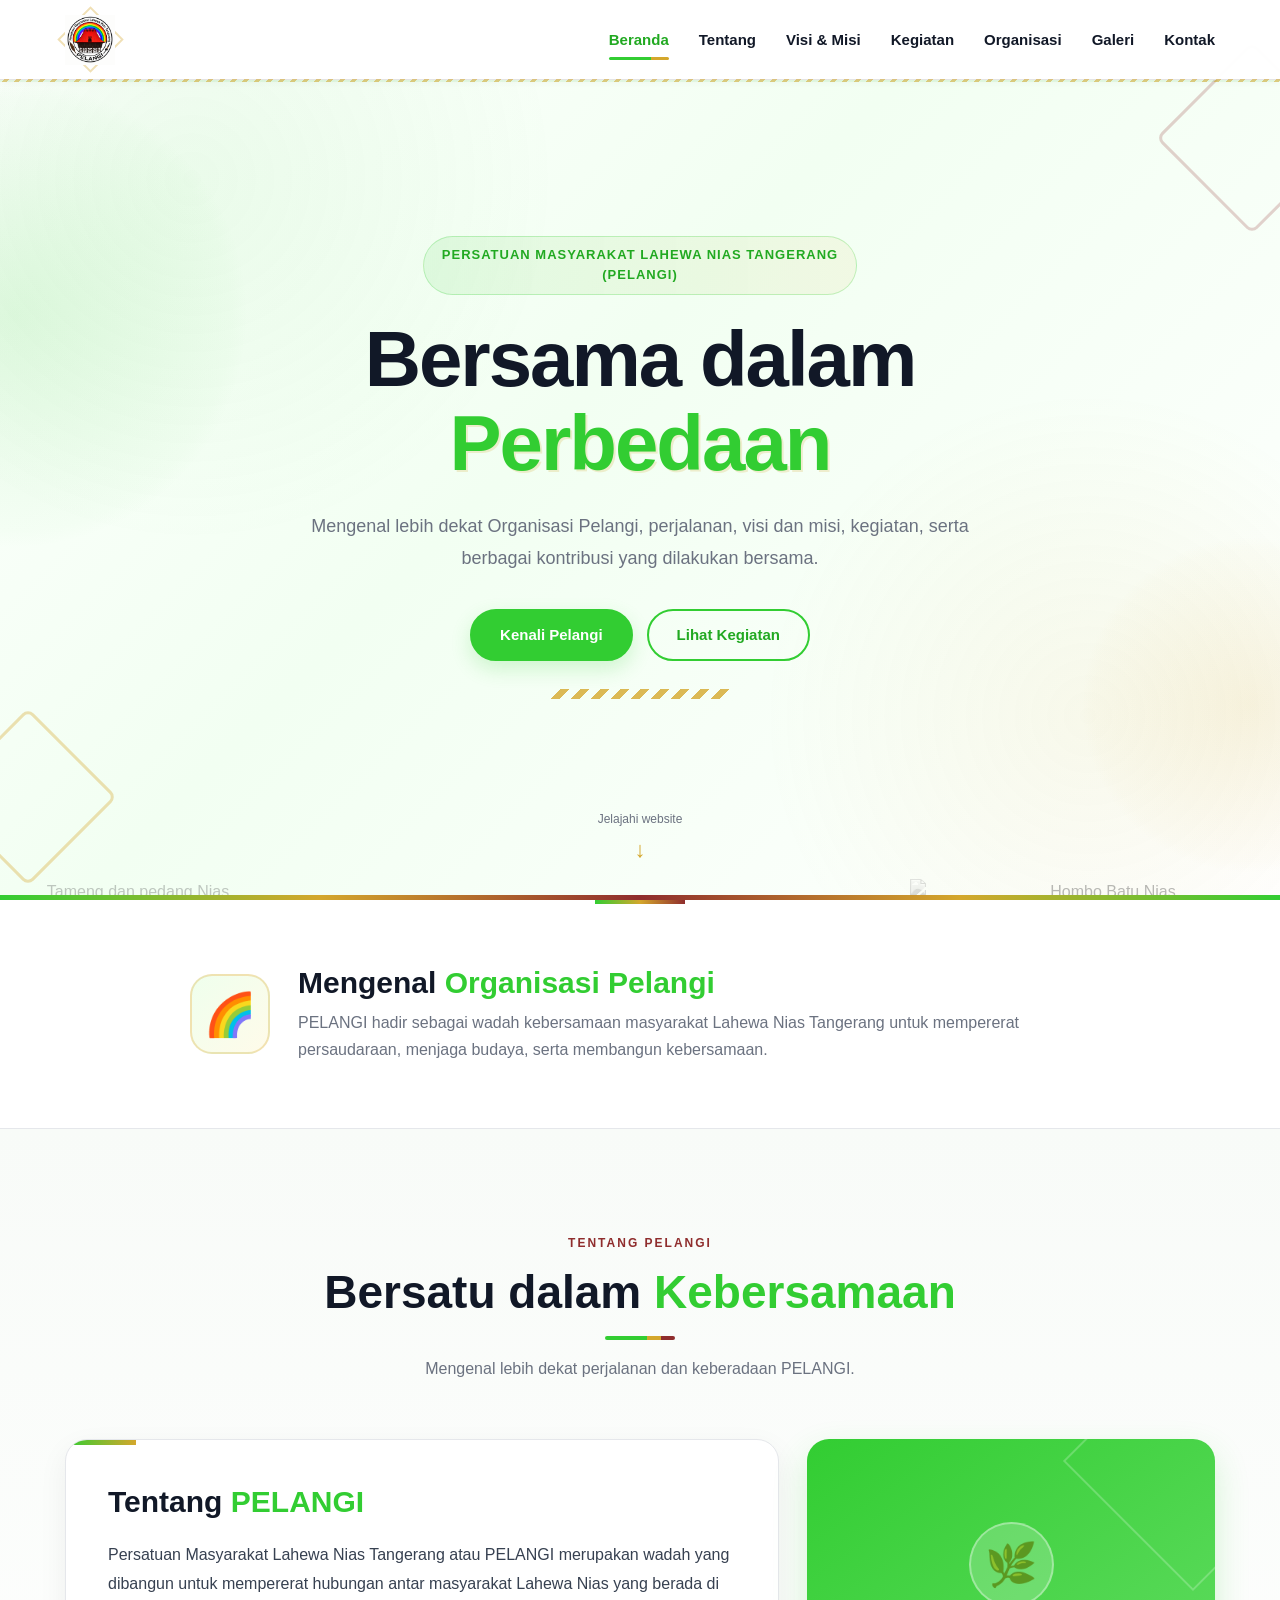
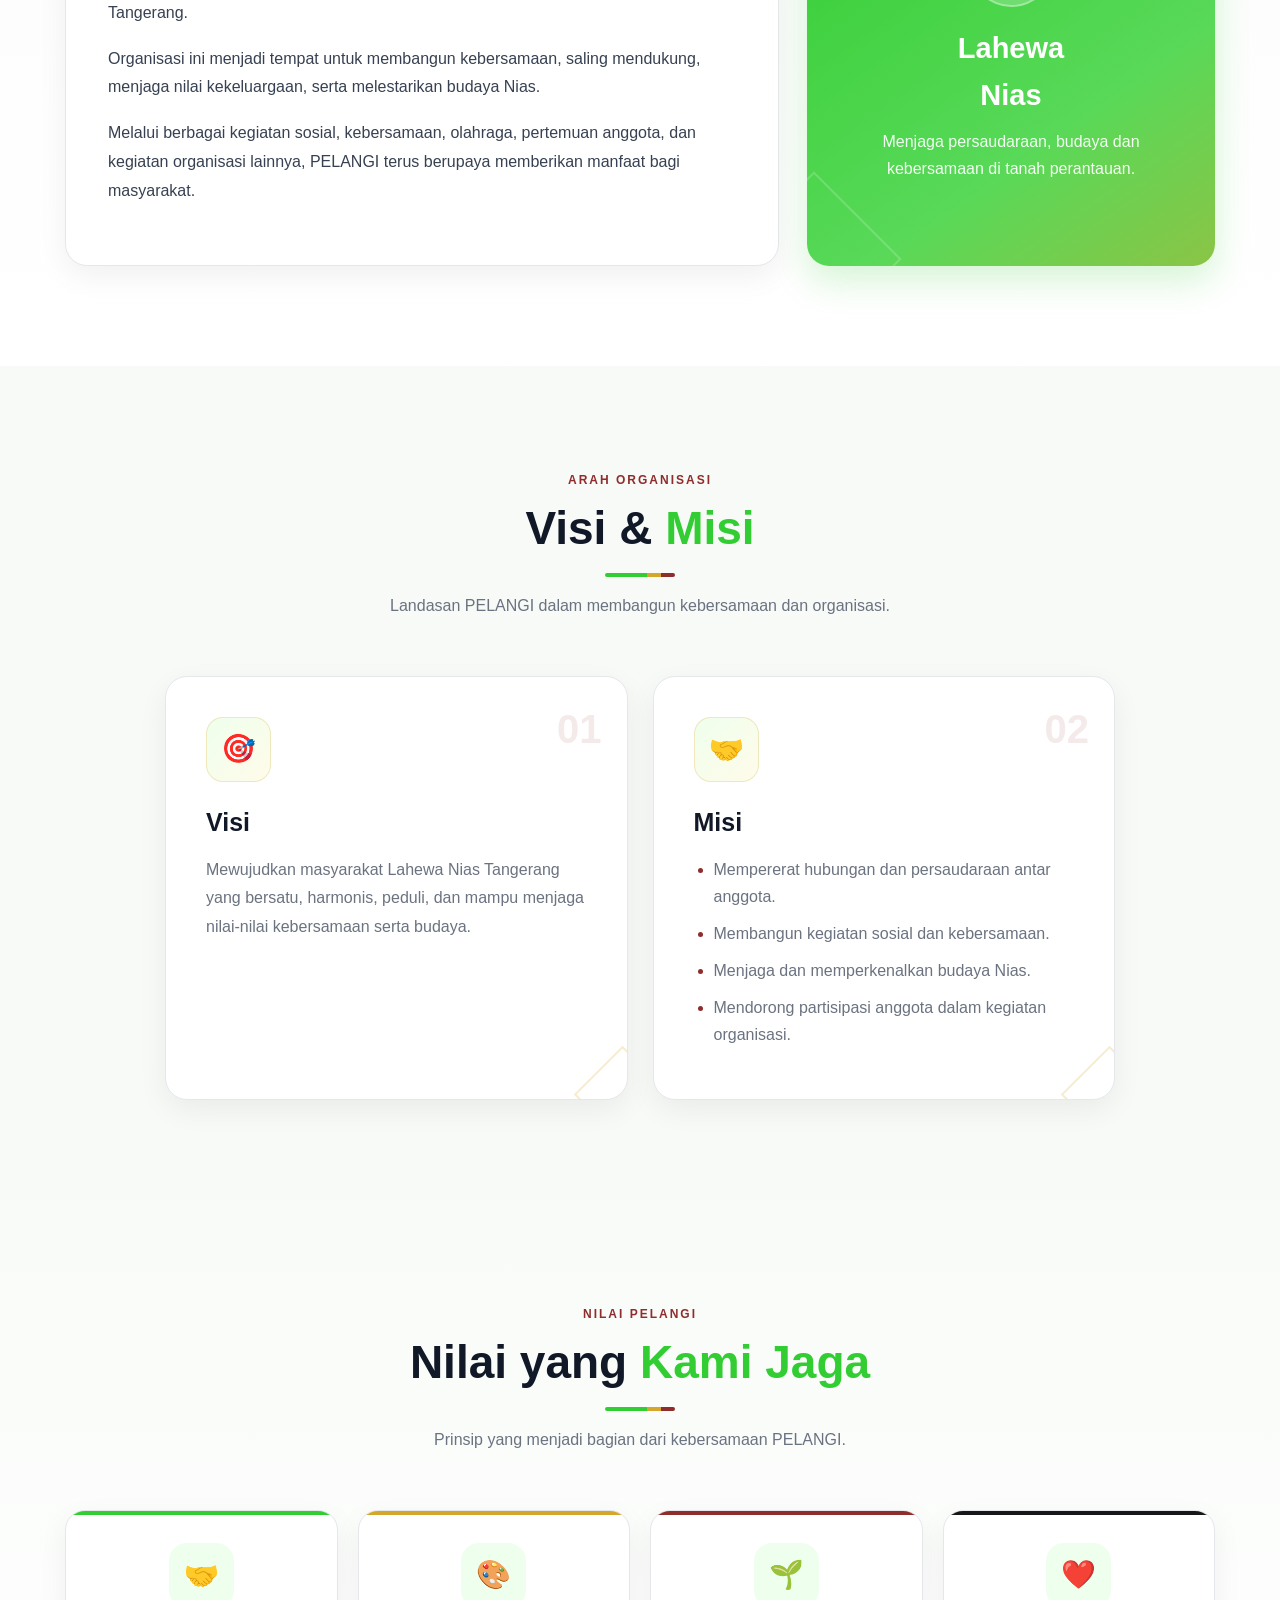
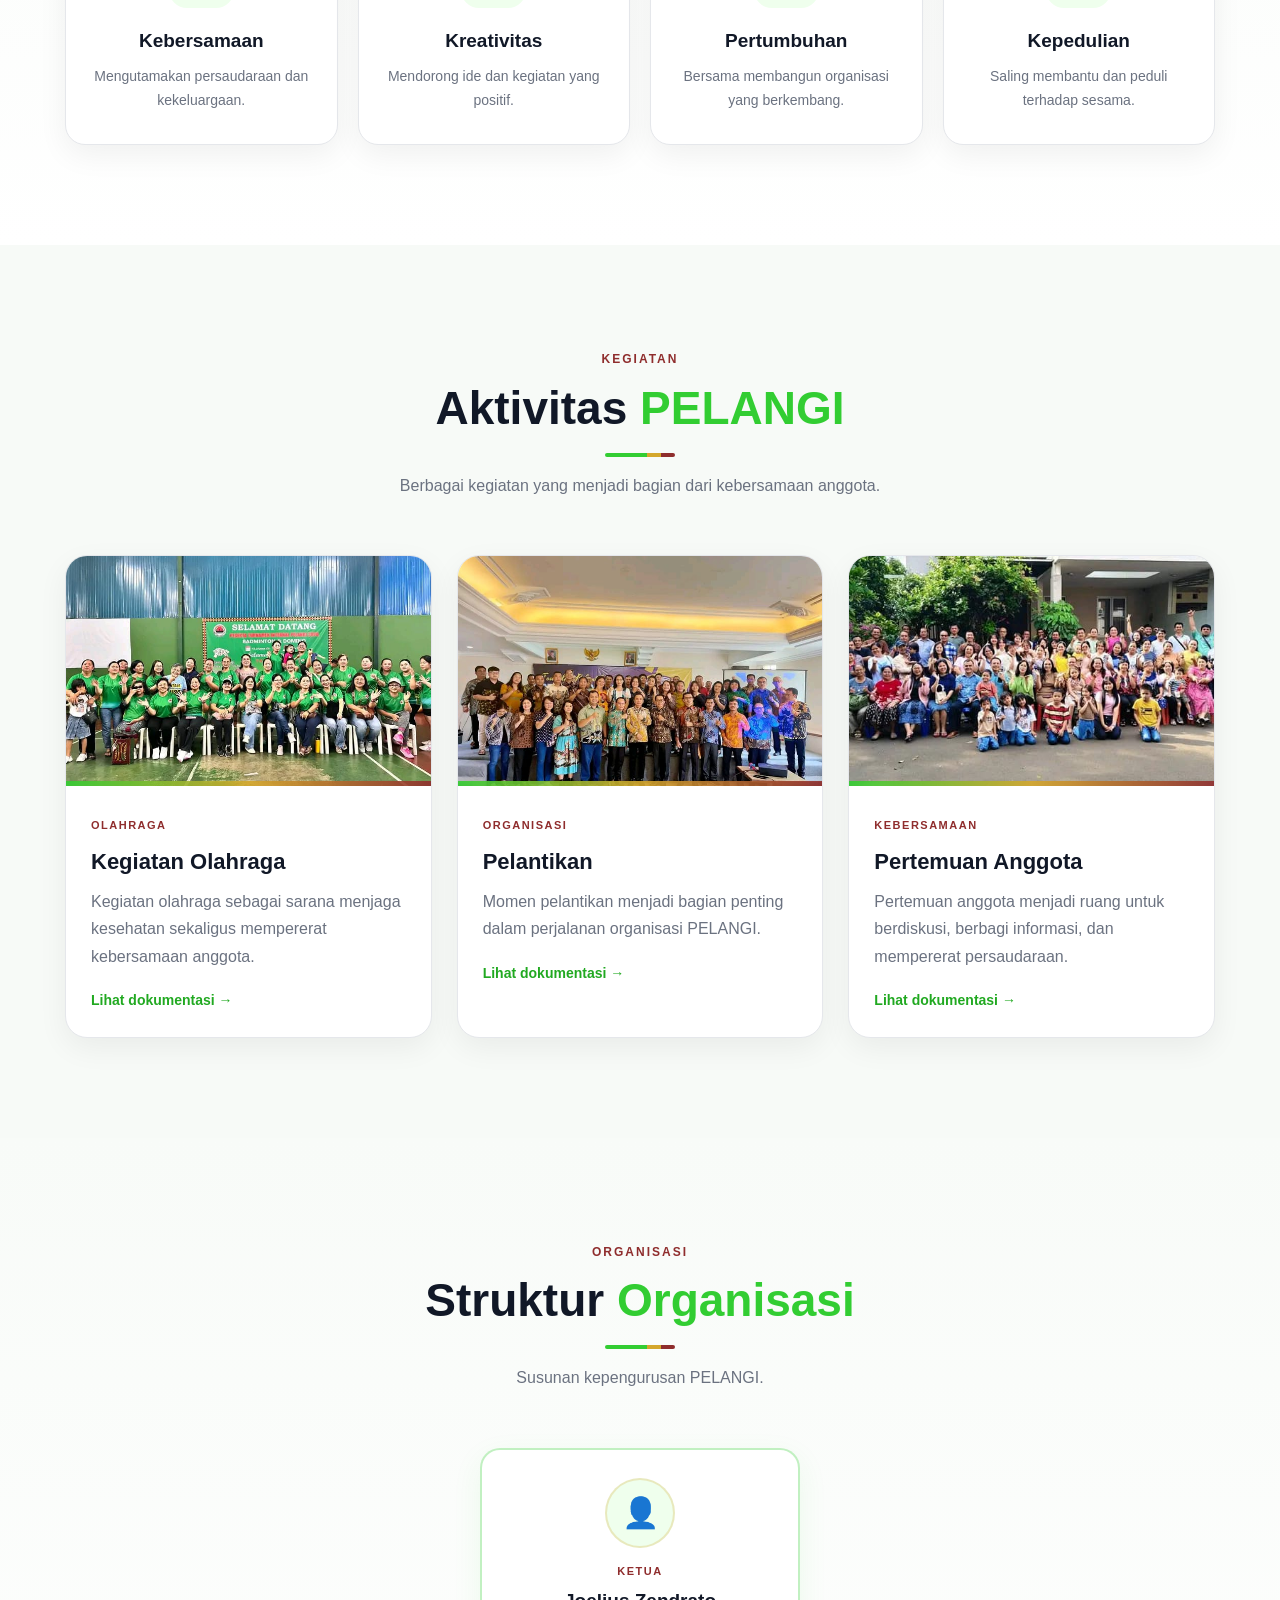
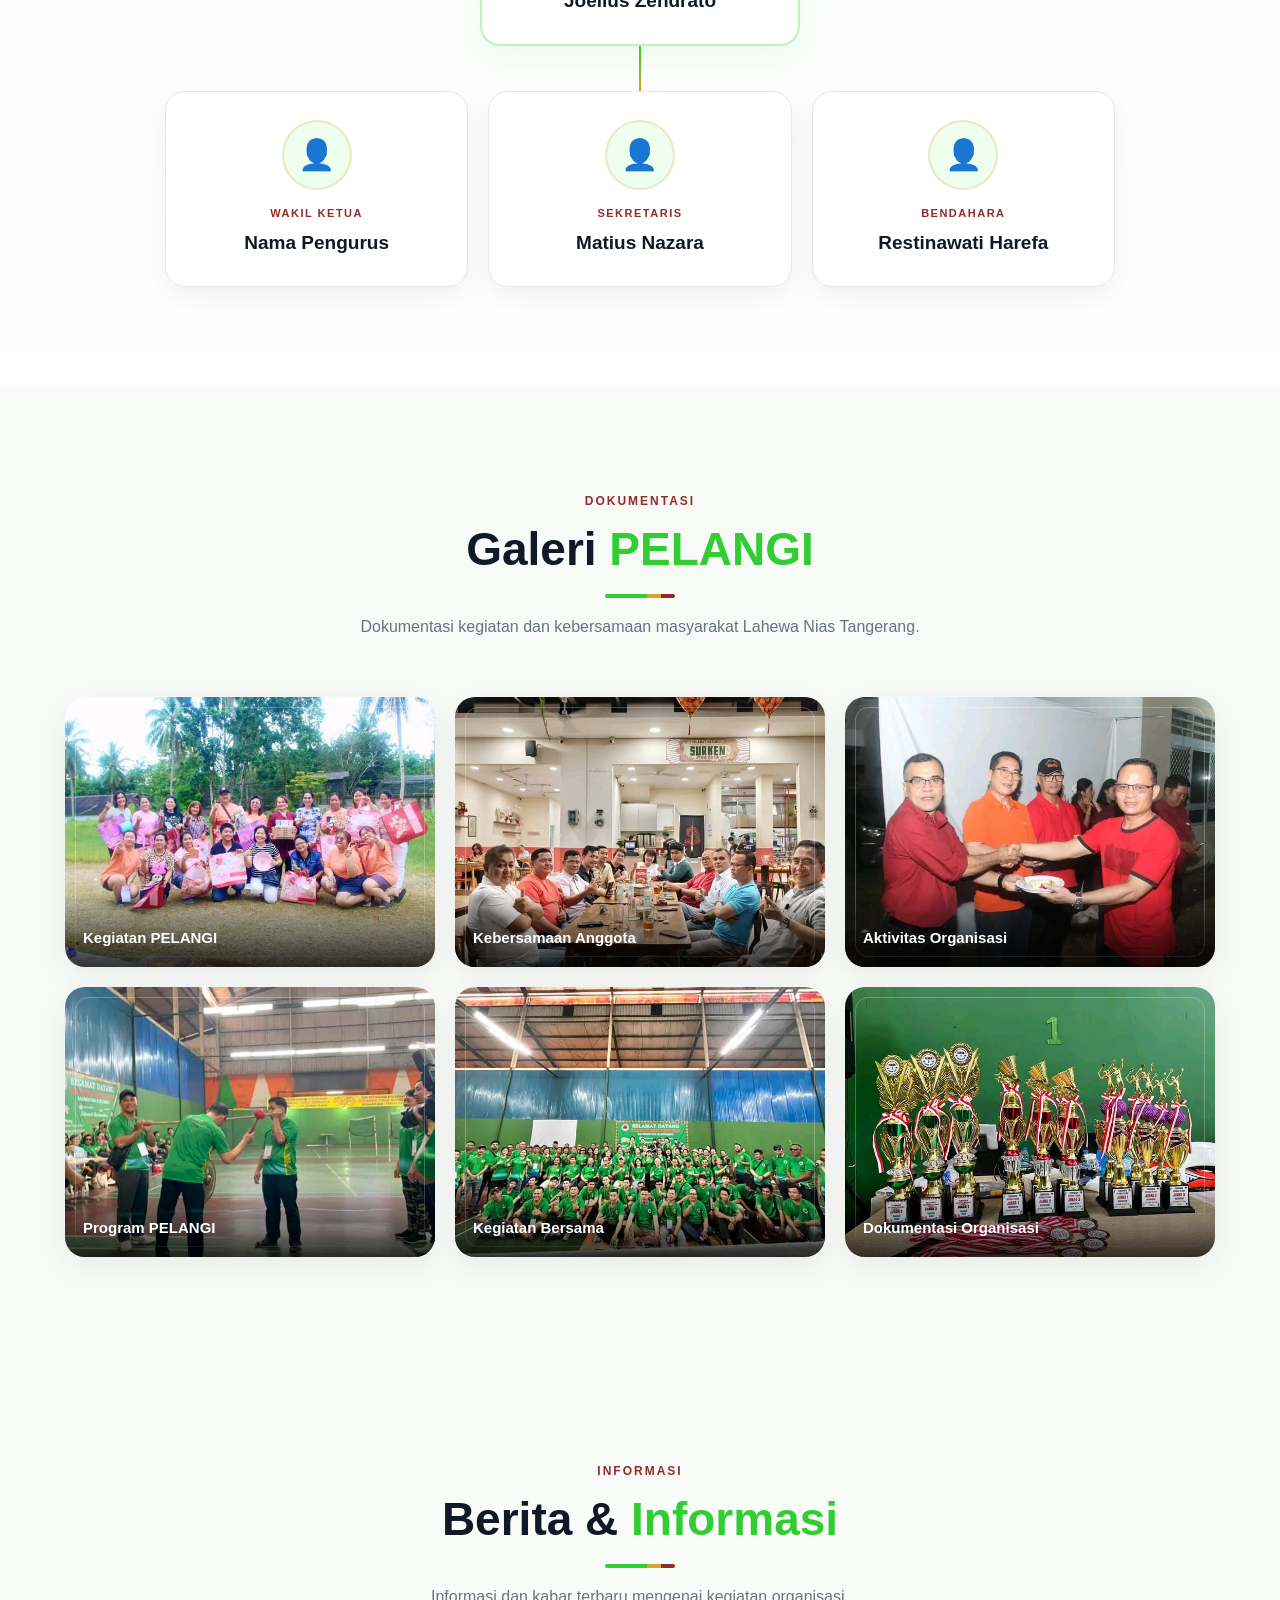
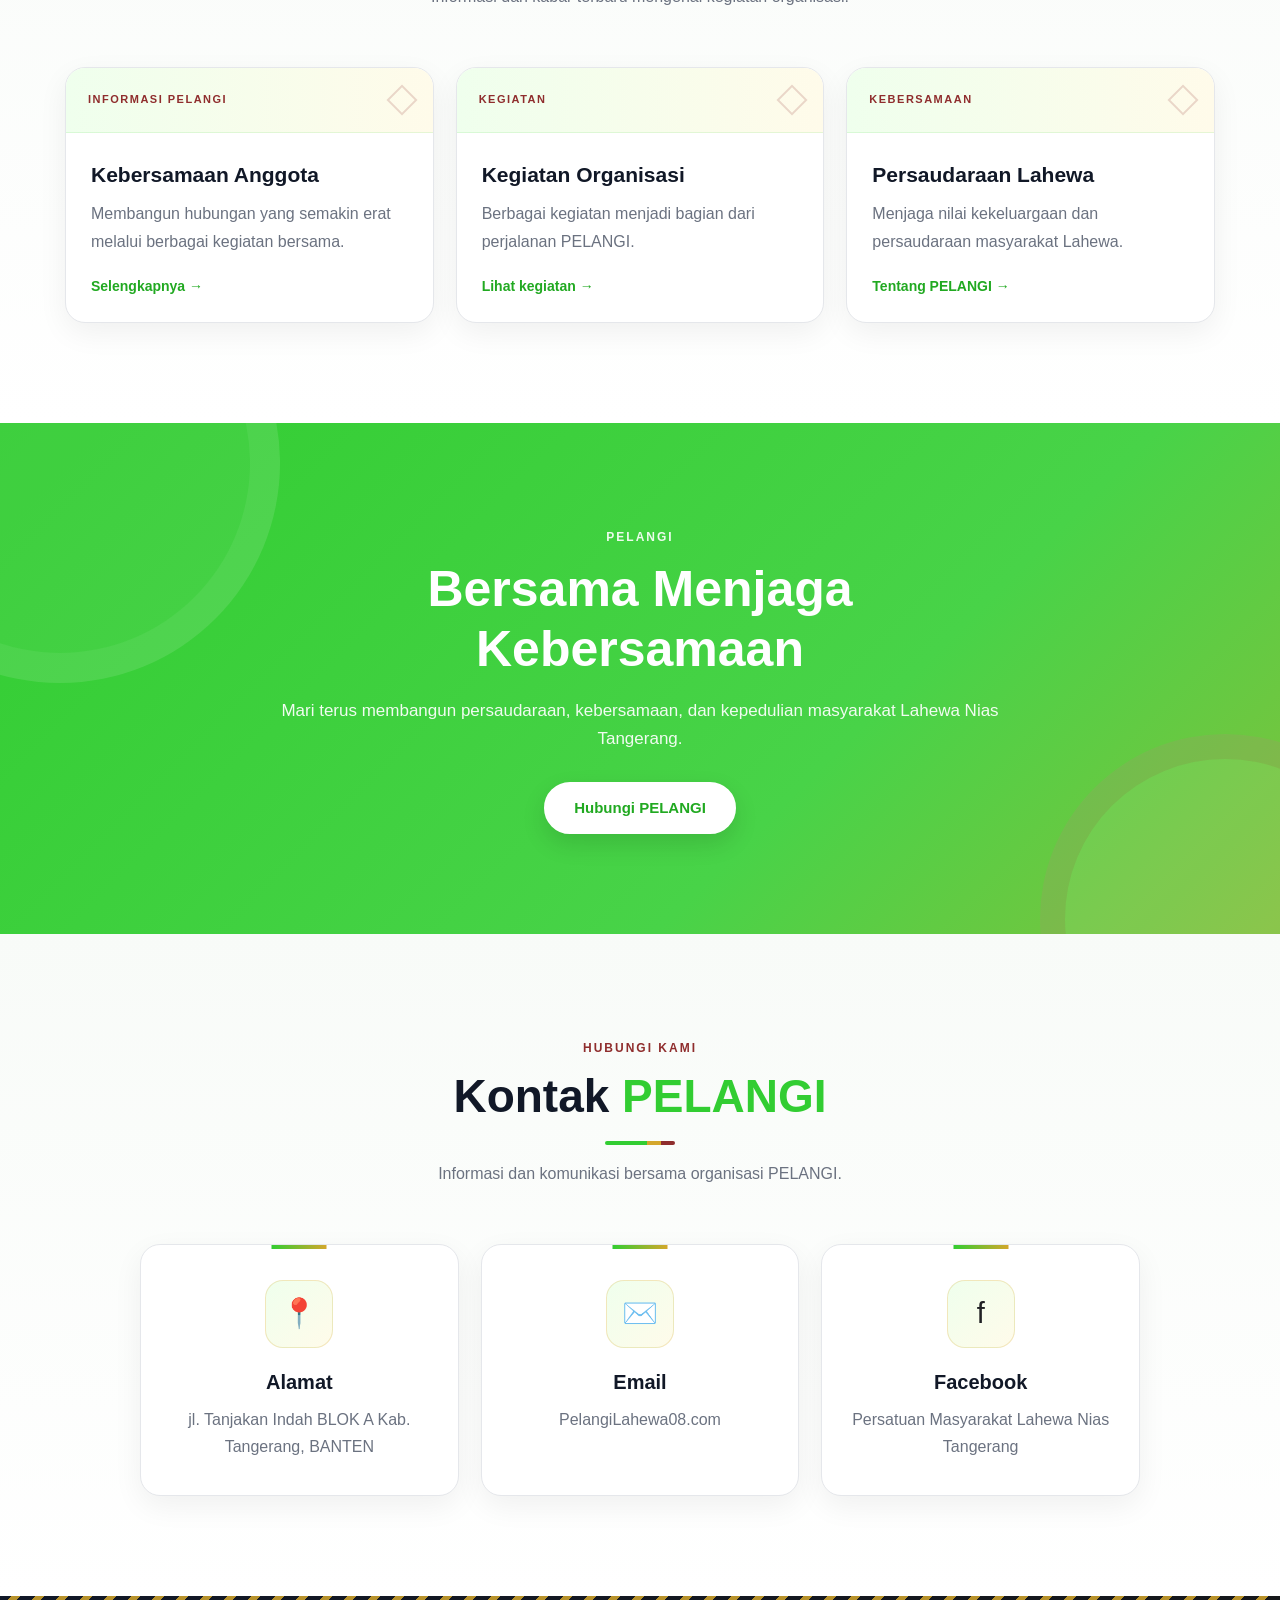
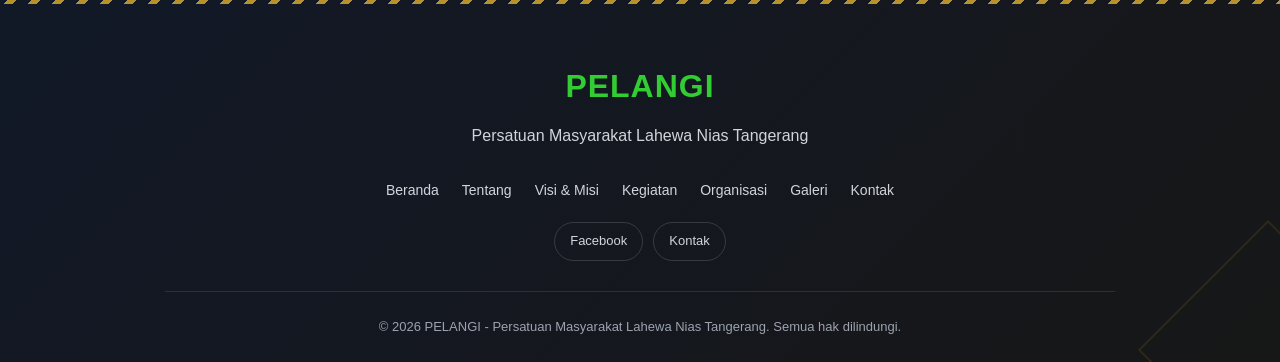
==== commit c74459ac: "s" ====
--- a/index.html
+++ b/index.html
@@ -207,7 +207,7 @@
 
     <div class="tameng-pedang">
 
-        <img src="images/tameng-pedang-nias.png"
+        <img src="tameng-pedang-nias.png"
              alt="Tameng dan pedang Nias"
              aria-hidden="true">
 
@@ -221,7 +221,7 @@
 
     <div class="hombo-batu">
 
-        <img src="images/hombo-batu.png"
+        <img src="hombo-batu.png"
              alt="Hombo Batu Nias"
              aria-hidden="true">
 
--- a/style.css
+++ b/style.css
@@ -1,12 +1,14 @@
 /* =========================================================
-   PELANGI
+   PELANGI — MODERN NIAS
    WEBSITE RESMI ORGANISASI
    PRIMARY COLOR : #32CD32
-========================================================= */
+   ========================================================= */
+
 
 /* =========================================================
    RESET
-========================================================= */
+   ========================================================= */
+
 * {
     margin: 0;
     padding: 0;
@@ -47,100 +49,201 @@
     font-family: inherit;
 }
 
+
 /* =========================================================
    VARIABLES
-========================================================= */
+   ========================================================= */
+
 :root {
+
+    /* WARNA UTAMA PELANGI */
     --primary: #32CD32;
     --primary-dark: #21a921;
     --primary-light: #efffed;
+
+    /* AKSEN MODERN NIAS */
+    --nias-gold: #D4A72C;
+    --nias-red: #8F2D2D;
+    --nias-black: #171717;
+    --nias-brown: #6B4226;
+
+    /* WARNA UMUM */
     --dark: #111827;
     --text: #374151;
     --muted: #6b7280;
     --white: #ffffff;
     --soft: #f7faf7;
     --border: #e5e7eb;
+
+    /* LAYOUT */
     --container: 1150px;
+
+    /* SHADOW */
     --shadow: 0 10px 30px rgba(0, 0, 0, 0.06);
     --shadow-hover: 0 18px 40px rgba(0, 0, 0, 0.11);
 }
 
+
 /* =========================================================
    CONTAINER
-========================================================= */
+   ========================================================= */
+
 .container {
     width: min(90%, var(--container));
     margin: 0 auto;
 }
 
+
 /* =========================================================
    NAVBAR
-========================================================= */
+   ========================================================= */
+
 .navbar {
     position: fixed;
     top: 0;
     left: 0;
     width: 100%;
     height: 80px;
+
     display: flex;
     align-items: center;
+
     background: rgba(255, 255, 255, 0.97);
-    border-bottom: 1px solid transparent;
+
+    border-bottom: 1px solid #e4e4e4;
+
+    box-shadow:
+        0 2px 8px rgba(0, 0, 0, 0.04),
+        0 2px 0 rgba(50, 205, 50, 0.08);
+
     z-index: 9999;
-    transition: height 0.3s ease, box-shadow 0.3s ease, border-color 0.3s ease;
-}
+
+    transition:
+        height 0.3s ease,
+        box-shadow 0.3s ease,
+        border-color 0.3s ease;
+}
+
+
+/* GARIS AKSEN NIAS DI BAWAH HEADER */
+
+.navbar::after {
+    content: "";
+
+    position: absolute;
+    left: 0;
+    bottom: -3px;
+
+    width: 100%;
+    height: 3px;
+
+    background:
+        linear-gradient(
+            135deg,
+            transparent 25%,
+            var(--nias-gold) 25%,
+            var(--nias-gold) 50%,
+            transparent 50%
+        ) 0 0 / 12px 6px repeat-x;
+
+    opacity: 0.55;
+
+    pointer-events: none;
+}
+
 
 .navbar.scrolled {
     height: 70px;
+
     border-bottom-color: var(--border);
-    box-shadow: 0 5px 25px rgba(0, 0, 0, 0.08);
-}
+
+    box-shadow:
+        0 5px 25px rgba(0, 0, 0, 0.08),
+        0 2px 0 rgba(50, 205, 50, 0.08);
+}
+
 
 .nav-container {
     width: min(90%, var(--container));
     margin: 0 auto;
+
     display: flex;
     align-items: center;
     justify-content: space-between;
 }
 
+
 /* =========================================================
    LOGO
-========================================================= */
+   ========================================================= */
+
 .logo {
+    position: relative;
+
     display: flex;
     align-items: center;
     justify-content: center;
+
     width: 50px;
     height: 50px;
+
     color: var(--primary);
+
     font-size: 30px;
     font-weight: 900;
+
     letter-spacing: 1px;
+
     transition: transform 0.3s ease;
+
     flex-shrink: 0;
 }
+
+
+.logo::before {
+    content: "";
+
+    position: absolute;
+
+    width: 43px;
+    height: 43px;
+
+    border: 2px solid rgba(212, 167, 44, 0.35);
+
+    transform: rotate(45deg);
+
+    z-index: -1;
+}
+
 
 .logo img {
     display: block;
+
     width: 50px !important;
     height: 50px !important;
+
     max-width: 50px !important;
     max-height: 50px !important;
+
     object-fit: contain;
 }
 
+
 .logo:hover {
-    transform: translateY(-2px);
-}
+    transform: translateY(-2px) scale(1.03);
+}
+
 
 /* =========================================================
    NAV MENU
-========================================================= */
+   ========================================================= */
+
 .nav-menu {
     display: flex;
     align-items: center;
+
     gap: 30px;
+
     list-style: none;
 }
 
@@ -150,211 +253,559 @@
 
 .nav-menu a {
     position: relative;
+
     display: inline-block;
+
     padding: 8px 0;
+
     color: var(--dark);
+
     font-size: 15px;
     font-weight: 700;
+
     transition: color 0.3s ease;
 }
+
+
+/* GARIS HIJAU + EMAS */
 
 .nav-menu a::after {
     content: "";
+
     position: absolute;
+
     left: 0;
     bottom: 0;
+
     width: 0;
-    height: 2px;
-    background: var(--primary);
+    height: 3px;
+
+    border-radius: 5px;
+
+    background:
+        linear-gradient(
+            90deg,
+            var(--primary) 0%,
+            var(--primary) 70%,
+            var(--nias-gold) 70%,
+            var(--nias-gold) 100%
+        );
+
     transition: width 0.3s ease;
 }
+
 
 .nav-menu a:hover,
 .nav-menu a.active {
-    color: var(--primary);
-}
+    color: var(--primary-dark);
+}
+
 
 .nav-menu a:hover::after,
 .nav-menu a.active::after {
     width: 100%;
 }
 
+
 /* =========================================================
    MOBILE MENU BUTTON
-========================================================= */
+   ========================================================= */
+
 .menu-toggle {
     display: none;
+
     width: 44px;
     height: 44px;
+
     align-items: center;
     justify-content: center;
-    border: none;
+
+    border: 1px solid rgba(50, 205, 50, 0.20);
     border-radius: 10px;
+
     background: var(--primary-light);
+
     color: var(--dark);
+
     font-size: 25px;
+
     cursor: pointer;
+
     transition: 0.3s ease;
 }
+
 
 .menu-toggle:hover {
     background: var(--primary);
     color: #ffffff;
 }
 
+
 /* =========================================================
    HERO
-========================================================= */
+   ========================================================= */
+
 .hero {
     position: relative;
+
     min-height: 100vh;
+
     padding: 150px 20px 110px;
+
     display: flex;
     align-items: center;
     justify-content: center;
+
     text-align: center;
+
     overflow: hidden;
-    background: linear-gradient(135deg, #ffffff 0%, #f2fff2 45%, #ffffff 100%);
-}
+
+    background:
+        radial-gradient(
+            circle at 15% 20%,
+            rgba(50, 205, 50, 0.08),
+            transparent 28%
+        ),
+
+        radial-gradient(
+            circle at 85% 80%,
+            rgba(212, 167, 44, 0.08),
+            transparent 25%
+        ),
+
+        linear-gradient(
+            135deg,
+            #ffffff 0%,
+            #f2fff2 45%,
+            #ffffff 100%
+        );
+
+    border-bottom: 5px solid transparent;
+
+    border-image:
+        linear-gradient(
+            90deg,
+            var(--primary),
+            var(--nias-gold),
+            var(--nias-red),
+            var(--nias-gold),
+            var(--primary)
+        ) 1;
+}
+
+
+/* =========================================================
+   MOTIF GEOMETRIS HERO
+   ========================================================= */
+
+.hero::before {
+    content: "";
+
+    position: absolute;
+
+    left: -35px;
+    bottom: 35px;
+
+    width: 120px;
+    height: 120px;
+
+    border: 3px solid rgba(212, 167, 44, 0.35);
+
+    transform: rotate(45deg);
+
+    border-radius: 8px;
+
+    pointer-events: none;
+
+    z-index: 0;
+}
+
+
+.hero::after {
+    content: "";
+
+    position: absolute;
+
+    right: -40px;
+    top: 70px;
+
+    width: 130px;
+    height: 130px;
+
+    border: 3px solid rgba(143, 45, 45, 0.22);
+
+    transform: rotate(45deg);
+
+    border-radius: 8px;
+
+    pointer-events: none;
+
+    z-index: 0;
+}
+
 
 /* =========================================================
    HERO DECORATION
-========================================================= */
+   ========================================================= */
+
 .hero-decoration {
     position: absolute;
+
     border-radius: 50%;
+
     pointer-events: none;
-}
+
+    z-index: 0;
+}
+
 
 .hero-decoration-left {
     width: 470px;
     height: 470px;
+
     left: -220px;
     top: 80px;
-    background: rgba(50, 205, 50, 0.10);
-}
+
+    background:
+        radial-gradient(
+            circle,
+            rgba(50, 205, 50, 0.13),
+            rgba(50, 205, 50, 0.02) 65%,
+            transparent 70%
+        );
+}
+
 
 .hero-decoration-right {
     width: 340px;
     height: 340px;
+
     right: -140px;
     bottom: 20px;
-    background: rgba(50, 205, 50, 0.09);
-}
+
+    background:
+        radial-gradient(
+            circle,
+            rgba(212, 167, 44, 0.12),
+            rgba(212, 167, 44, 0.02) 65%,
+            transparent 70%
+        );
+}
+
+
+/* =========================================================
+   HOMBO BATU NIAS
+   SUDUT KANAN BAWAH HERO
+   ========================================================= */
+
+.hombo-batu {
+    position: absolute;
+
+    right: -20px;
+    bottom: -10px;
+
+    width: 390px;
+    max-width: 34vw;
+
+    z-index: 2;
+
+    pointer-events: none;
+
+    opacity: 0.30;
+
+    filter:
+        grayscale(1)
+        contrast(1.05);
+
+    transition:
+        opacity 0.4s ease,
+        transform 0.4s ease;
+}
+
+
+.hombo-batu img {
+    display: block;
+
+    width: 100%;
+    height: auto;
+
+    object-fit: contain;
+}
+
+
+/* =========================================================
+   TAMENG + PEDANG
+   OPSIONAL — JIKA ADA DI HTML
+   ========================================================= */
+
+.tameng-pedang {
+    position: absolute;
+
+    left: -20px;
+    bottom: -10px;
+
+    width: 300px;
+    max-width: 27vw;
+
+    z-index: 2;
+
+    pointer-events: none;
+
+    opacity: 0.25;
+}
+
+
+.tameng-pedang img {
+    display: block;
+
+    width: 100%;
+    height: auto;
+
+    object-fit: contain;
+}
+
 
 /* =========================================================
    HERO CONTENT
-========================================================= */
+   ========================================================= */
+
 .hero-content {
     position: relative;
+
     width: min(100%, 850px);
-    z-index: 2;
-}
+
+    margin: 0 auto;
+
+    text-align: center;
+
+    z-index: 5;
+}
+
 
 .hero-badge {
+    position: relative;
+    z-index: 6;
+
     display: inline-block;
+
     margin-bottom: 22px;
+
     padding: 8px 18px;
+
+    border: 1px solid rgba(50, 205, 50, 0.25);
+
     border-radius: 50px;
-    background: rgba(50, 205, 50, 0.11);
+
+    background:
+        linear-gradient(
+            90deg,
+            rgba(50, 205, 50, 0.10),
+            rgba(212, 167, 44, 0.08)
+        );
+
     color: var(--primary-dark);
+
     font-size: 13px;
     font-weight: 800;
+
     letter-spacing: 1px;
 }
 
+
 .hero h1 {
+    position: relative;
+
+    z-index: 6;
+
     margin-bottom: 24px;
+
     color: var(--dark);
+
     font-size: clamp(46px, 7vw, 78px);
+
     font-weight: 900;
+
     line-height: 1.08;
+
     letter-spacing: -2px;
 }
+
 
 .hero h1 span {
     color: var(--primary);
-}
+
+    text-shadow:
+        2px 2px 0 rgba(212, 167, 44, 0.20);
+}
+
 
 .hero p {
+    position: relative;
+
+    z-index: 6;
+
     width: min(100%, 700px);
+
     margin: 0 auto 35px;
+
     color: var(--muted);
+
     font-size: 18px;
+
     line-height: 1.8;
 }
 
+
+/* =========================================================
+   ORNAMEN NIAS DI BAWAH HERO CONTENT
+   ========================================================= */
+
+.hero-content::after {
+    content: "";
+
+    display: block;
+
+    width: 180px;
+    height: 10px;
+
+    margin: 28px auto 0;
+
+    background:
+        linear-gradient(
+            135deg,
+            transparent 35%,
+            var(--nias-gold) 36%,
+            var(--nias-gold) 64%,
+            transparent 65%
+        ) 0 0 / 20px 10px repeat-x;
+
+    opacity: 0.8;
+}
+
+
 /* =========================================================
    HERO BUTTONS
-========================================================= */
+   ========================================================= */
+
 .hero-buttons {
+    position: relative;
+
+    z-index: 6;
+
     display: flex;
+
     align-items: center;
     justify-content: center;
+
     gap: 14px;
+
     flex-wrap: wrap;
 }
+
 
 .btn {
     display: inline-flex;
+
     align-items: center;
     justify-content: center;
+
     min-height: 50px;
+
     padding: 12px 28px;
+
     border: 2px solid var(--primary);
+
     border-radius: 50px;
+
     background: var(--primary);
+
     color: #ffffff;
+
     font-size: 15px;
     font-weight: 800;
-    box-shadow: 0 8px 20px rgba(50, 205, 50, 0.20);
-    transition: transform 0.3s ease, background 0.3s ease, box-shadow 0.3s ease;
-}
+
+    box-shadow:
+        0 8px 20px rgba(50, 205, 50, 0.20);
+
+    transition:
+        transform 0.3s ease,
+        background 0.3s ease,
+        box-shadow 0.3s ease,
+        border-color 0.3s ease;
+}
+
 
 .btn:hover {
     background: var(--primary-dark);
+
     border-color: var(--primary-dark);
+
     transform: translateY(-3px);
-    box-shadow: 0 13px 30px rgba(50, 205, 50, 0.27);
-}
+
+    box-shadow:
+        0 13px 30px rgba(50, 205, 50, 0.27);
+}
+
 
 .btn-outline {
     background: transparent;
+
     color: var(--primary-dark);
+
     box-shadow: none;
 }
+
 
 .btn-outline:hover {
     background: var(--primary);
+
     border-color: var(--primary);
+
     color: #ffffff;
 }
 
+
 /* =========================================================
    HERO SCROLL
-========================================================= */
+   ========================================================= */
+
 .hero-scroll {
     position: absolute;
+
     bottom: 28px;
     left: 50%;
+
     transform: translateX(-50%);
+
     display: flex;
+
     flex-direction: column;
+
     align-items: center;
+
     gap: 3px;
+
     color: var(--muted);
+
     font-size: 12px;
-    z-index: 2;
-}
+
+    z-index: 7;
+}
+
 
 .scroll-arrow {
-    color: var(--primary);
+    color: var(--nias-gold);
+
     font-size: 22px;
+
     animation: scrollDown 1.5s infinite;
 }
 
+
 @keyframes scrollDown {
-    0%, 100% {
+
+    0%,
+    100% {
         transform: translateY(0);
     }
 
@@ -363,837 +814,1725 @@
     }
 }
 
+
 /* =========================================================
    INTRO SECTION
-========================================================= */
+   ========================================================= */
+
 .intro-section {
     position: relative;
+
     padding: 65px 0;
+
     background: #ffffff;
+
     border-bottom: 1px solid var(--border);
 }
+
+
+.intro-section::before {
+    content: "";
+
+    position: absolute;
+
+    top: 0;
+    left: 50%;
+
+    width: 90px;
+    height: 4px;
+
+    transform: translateX(-50%);
+
+    background:
+        linear-gradient(
+            90deg,
+            var(--primary),
+            var(--nias-gold),
+            var(--nias-red)
+        );
+}
+
 
 .intro-content {
     display: flex;
+
     align-items: center;
+
     gap: 28px;
+
     max-width: 900px;
+
     margin: 0 auto;
 }
+
 
 .intro-icon {
     flex-shrink: 0;
+
     width: 80px;
     height: 80px;
+
     display: flex;
+
     align-items: center;
     justify-content: center;
+
+    border: 2px solid rgba(212, 167, 44, 0.30);
+
     border-radius: 22px;
-    background: var(--primary-light);
+
+    background:
+        linear-gradient(
+            135deg,
+            var(--primary-light),
+            #fffbea
+        );
+
     font-size: 42px;
 }
+
 
 .intro-content h2 {
     margin-bottom: 8px;
+
     color: var(--dark);
+
     font-size: 30px;
+
     line-height: 1.2;
 }
+
 
 .intro-content h2 span {
     color: var(--primary);
 }
 
+
 .intro-content p {
     color: var(--muted);
+
     line-height: 1.7;
 }
 
+
+/* =========================================================
+   ORNAMEN NIAS
+   ========================================================= */
+
+.nias-ornament {
+    position: relative;
+
+    width: 100%;
+    height: 34px;
+
+    margin-top: 45px;
+
+    overflow: hidden;
+}
+
+
+.nias-ornament::before {
+    content: "";
+
+    position: absolute;
+
+    left: 50%;
+    top: 50%;
+
+    width: 75%;
+    max-width: 850px;
+
+    height: 3px;
+
+    transform: translate(-50%, -50%);
+
+    background:
+        linear-gradient(
+            90deg,
+            transparent,
+            var(--primary),
+            var(--nias-gold),
+            var(--nias-red),
+            var(--nias-gold),
+            var(--primary),
+            transparent
+        );
+}
+
+
+.nias-ornament::after {
+    content: "";
+
+    position: absolute;
+
+    left: 50%;
+    top: 50%;
+
+    width: 18px;
+    height: 18px;
+
+    transform:
+        translate(-50%, -50%)
+        rotate(45deg);
+
+    background: var(--white);
+
+    border: 3px solid var(--nias-gold);
+
+    box-shadow:
+        -32px 0 0 -5px var(--white),
+        32px 0 0 -5px var(--white);
+}
+
+
 /* =========================================================
    GENERAL SECTION
-========================================================= */
+   ========================================================= */
+
 .section {
     position: relative;
+
     padding: 100px 0;
+
     background: #ffffff;
 }
 
+
 .section:nth-of-type(even) {
-    background: var(--soft);
-}
+    background:
+        linear-gradient(
+            180deg,
+            #f8fbf8,
+            #ffffff
+        );
+}
+
 
 /* =========================================================
    SECTION TITLE
-========================================================= */
+   ========================================================= */
+
 .section-title {
     max-width: 760px;
+
     margin: 0 auto 55px;
+
     text-align: center;
 }
+
 
 .section-label {
     display: inline-block;
+
     margin-bottom: 12px;
-    color: var(--primary-dark);
+
+    color: var(--nias-red);
+
     font-size: 12px;
     font-weight: 900;
+
     letter-spacing: 2px;
 }
+
 
 .section-title h2 {
     margin-bottom: 15px;
+
     color: var(--dark);
+
     font-size: clamp(32px, 5vw, 46px);
+
     font-weight: 900;
+
     line-height: 1.15;
 }
+
 
 .section-title h2 span {
     color: var(--primary);
 }
 
+
 .section-title h2::after {
     content: "";
+
     display: block;
-    width: 55px;
+
+    width: 70px;
     height: 4px;
+
     margin: 18px auto 0;
+
     border-radius: 10px;
-    background: var(--primary);
-}
+
+    background:
+        linear-gradient(
+            90deg,
+            var(--primary) 0%,
+            var(--primary) 60%,
+            var(--nias-gold) 60%,
+            var(--nias-gold) 80%,
+            var(--nias-red) 80%,
+            var(--nias-red) 100%
+        );
+}
+
 
 .section-title p {
     color: var(--muted);
+
     font-size: 16px;
+
     line-height: 1.8;
 }
 
+
 /* =========================================================
    ABOUT
-========================================================= */
+   ========================================================= */
+
 .about-content {
     display: grid;
+
     grid-template-columns: 1.4fr 0.8fr;
+
     gap: 28px;
 }
 
+
 .about-text {
+    position: relative;
+
     padding: 42px;
+
     border: 1px solid var(--border);
+
     border-radius: 22px;
+
     background: #ffffff;
+
     box-shadow: var(--shadow);
-}
+
+    overflow: hidden;
+}
+
+
+.about-text::before {
+    content: "";
+
+    position: absolute;
+
+    top: 0;
+    left: 0;
+
+    width: 70px;
+    height: 5px;
+
+    background:
+        linear-gradient(
+            90deg,
+            var(--primary),
+            var(--nias-gold)
+        );
+}
+
 
 .about-text h3 {
     margin-bottom: 20px;
+
     color: var(--dark);
+
     font-size: 30px;
+
     line-height: 1.3;
 }
+
 
 .about-text h3 span {
     color: var(--primary);
 }
 
+
 .about-text p {
     margin-bottom: 17px;
+
     color: var(--text);
+
     line-height: 1.8;
 }
 
+
 .about-highlight {
+    position: relative;
+
     min-height: 100%;
+
     display: flex;
+
     flex-direction: column;
+
     align-items: center;
     justify-content: center;
+
     padding: 40px;
+
     border-radius: 22px;
-    background: linear-gradient(145deg, #32CD32, #76e676);
+
+    background:
+        linear-gradient(
+            145deg,
+            #32CD32 0%,
+            #58d958 65%,
+            #D4A72C 150%
+        );
+
     color: #ffffff;
+
     text-align: center;
-    box-shadow: 0 15px 35px rgba(50, 205, 50, 0.20);
-}
+
+    box-shadow:
+        0 15px 35px rgba(50, 205, 50, 0.20);
+
+    overflow: hidden;
+}
+
+
+.about-highlight::before {
+    content: "";
+
+    position: absolute;
+
+    width: 180px;
+    height: 180px;
+
+    top: -70px;
+    right: -70px;
+
+    border:
+        2px solid rgba(255, 255, 255, 0.22);
+
+    transform: rotate(45deg);
+}
+
+
+.about-highlight::after {
+    content: "";
+
+    position: absolute;
+
+    width: 120px;
+    height: 120px;
+
+    bottom: -55px;
+    left: -55px;
+
+    border:
+        2px solid rgba(255, 255, 255, 0.18);
+
+    transform: rotate(45deg);
+}
+
 
 .highlight-icon {
     width: 85px;
     height: 85px;
+
     display: flex;
+
     align-items: center;
     justify-content: center;
+
     margin-bottom: 18px;
+
+    border:
+        2px solid rgba(255, 255, 255, 0.35);
+
     border-radius: 50%;
+
     background: rgba(255, 255, 255, 0.20);
+
     font-size: 42px;
 }
+
 
 .about-highlight h3 {
     margin-bottom: 10px;
+
     font-size: 29px;
 }
+
 
 .about-highlight p {
     max-width: 280px;
+
     color: rgba(255, 255, 255, 0.92);
+
     line-height: 1.7;
 }
 
+
 /* =========================================================
    VISI & MISI
-========================================================= */
+   ========================================================= */
+
 .vision-section {
     background: var(--soft);
 }
 
+
 .vision-grid {
     display: grid;
+
     grid-template-columns: repeat(2, 1fr);
+
     gap: 25px;
+
     max-width: 950px;
+
     margin: 0 auto;
 }
+
 
 .vision-card {
     position: relative;
+
     padding: 40px;
+
     border: 1px solid var(--border);
+
     border-radius: 22px;
+
     background: #ffffff;
+
     box-shadow: var(--shadow);
+
     overflow: hidden;
-    transition: transform 0.3s ease, box-shadow 0.3s ease;
-}
+
+    transition:
+        transform 0.3s ease,
+        box-shadow 0.3s ease;
+}
+
+
+.vision-card::after {
+    content: "";
+
+    position: absolute;
+
+    width: 65px;
+    height: 65px;
+
+    right: -30px;
+    bottom: -30px;
+
+    border:
+        2px solid rgba(212, 167, 44, 0.22);
+
+    transform: rotate(45deg);
+}
+
 
 .vision-card:hover {
     transform: translateY(-7px);
+
     box-shadow: var(--shadow-hover);
 }
+
 
 .vision-icon {
     width: 65px;
     height: 65px;
+
     display: flex;
+
     align-items: center;
     justify-content: center;
+
     margin-bottom: 20px;
+
+    border:
+        1px solid rgba(212, 167, 44, 0.25);
+
     border-radius: 17px;
-    background: var(--primary-light);
+
+    background:
+        linear-gradient(
+            135deg,
+            var(--primary-light),
+            #fffbea
+        );
+
     font-size: 28px;
 }
+
 
 .vision-number {
     position: absolute;
+
     top: 20px;
     right: 25px;
-    color: rgba(50, 205, 50, 0.14);
+
+    color: rgba(143, 45, 45, 0.10);
+
     font-size: 40px;
+
     font-weight: 900;
 }
+
 
 .vision-card h3 {
     margin-bottom: 14px;
+
     color: var(--dark);
+
     font-size: 25px;
 }
+
 
 .vision-card p {
     color: var(--muted);
+
     line-height: 1.8;
 }
+
 
 .vision-card ul {
     padding-left: 20px;
+
     color: var(--muted);
 }
+
 
 .vision-card li {
     margin-bottom: 10px;
+
     line-height: 1.7;
 }
 
+
 .vision-card li::marker {
-    color: var(--primary);
-}
+    color: var(--nias-red);
+}
+
 
 /* =========================================================
    VALUES
-========================================================= */
+   ========================================================= */
+
 .values-section {
     background: #ffffff;
 }
 
+
 .values-grid {
     display: grid;
+
     grid-template-columns: repeat(4, 1fr);
+
     gap: 20px;
 }
 
+
 .value-card {
+    position: relative;
+
     padding: 32px 22px;
+
     border: 1px solid var(--border);
+
     border-radius: 20px;
+
     background: #ffffff;
+
     text-align: center;
+
     box-shadow: var(--shadow);
-    transition: transform 0.3s ease, box-shadow 0.3s ease;
-}
+
+    overflow: hidden;
+
+    transition:
+        transform 0.3s ease,
+        box-shadow 0.3s ease;
+}
+
+
+.value-card::before {
+    content: "";
+
+    position: absolute;
+
+    top: 0;
+    left: 0;
+
+    width: 100%;
+    height: 4px;
+}
+
+
+.value-card:nth-child(4n + 1)::before {
+    background: var(--primary);
+}
+
+
+.value-card:nth-child(4n + 2)::before {
+    background: var(--nias-gold);
+}
+
+
+.value-card:nth-child(4n + 3)::before {
+    background: var(--nias-red);
+}
+
+
+.value-card:nth-child(4n + 4)::before {
+    background: var(--nias-black);
+}
+
 
 .value-card:hover {
     transform: translateY(-7px);
+
     box-shadow: var(--shadow-hover);
 }
+
 
 .value-icon {
     width: 65px;
     height: 65px;
+
     display: flex;
+
     align-items: center;
     justify-content: center;
+
     margin: 0 auto 18px;
+
     border-radius: 18px;
+
     background: var(--primary-light);
+
     font-size: 28px;
 }
+
 
 .value-card h3 {
     margin-bottom: 9px;
+
     color: var(--dark);
+
     font-size: 19px;
 }
+
 
 .value-card p {
     color: var(--muted);
+
     font-size: 14px;
+
     line-height: 1.7;
 }
 
+
 /* =========================================================
    KEGIATAN
-========================================================= */
+   ========================================================= */
+
 .activities-section {
     background: var(--soft);
 }
 
+
 .activity-grid {
     display: grid;
+
     grid-template-columns: repeat(3, 1fr);
+
     gap: 25px;
 }
+
 
 .activity-card {
     overflow: hidden;
+
     border: 1px solid var(--border);
+
     border-radius: 22px;
+
     background: #ffffff;
+
     box-shadow: var(--shadow);
-    transition: transform 0.3s ease, box-shadow 0.3s ease;
-}
+
+    transition:
+        transform 0.3s ease,
+        box-shadow 0.3s ease;
+}
+
 
 .activity-card:hover {
     transform: translateY(-8px);
+
     box-shadow: var(--shadow-hover);
 }
+
 
 .activity-image {
     position: relative;
+
     height: 230px;
+
     overflow: hidden;
+
     background: var(--primary-light);
 }
+
+
+.activity-image::after {
+    content: "";
+
+    position: absolute;
+
+    left: 0;
+    bottom: 0;
+
+    width: 100%;
+    height: 5px;
+
+    background:
+        linear-gradient(
+            90deg,
+            var(--primary),
+            var(--nias-gold),
+            var(--nias-red)
+        );
+
+    opacity: 0.9;
+}
+
 
 .activity-image img {
     width: 100%;
     height: 100%;
+
     object-fit: cover;
+
     transition: transform 0.5s ease;
 }
+
 
 .activity-card:hover .activity-image img {
     transform: scale(1.06);
 }
 
+
 .activity-content {
     padding: 25px;
 }
 
+
 .activity-category {
     display: inline-block;
+
     margin-bottom: 9px;
-    color: var(--primary-dark);
+
+    color: var(--nias-red);
+
     font-size: 11px;
     font-weight: 900;
+
     letter-spacing: 1.5px;
 }
+
 
 .activity-content h3 {
     margin-bottom: 9px;
+
     color: var(--dark);
+
     font-size: 22px;
 }
+
 
 .activity-content p {
     margin-bottom: 17px;
+
     color: var(--muted);
+
     line-height: 1.7;
 }
+
 
 .activity-link {
     color: var(--primary-dark);
+
     font-size: 14px;
     font-weight: 800;
+
     transition: 0.3s ease;
 }
 
+
 .activity-link:hover {
-    color: var(--primary);
+    color: var(--nias-red);
+
     margin-left: 5px;
 }
 
+
 /* =========================================================
    STRUCTURE ORGANIZATION
-========================================================= */
+   ========================================================= */
+
 .structure-section {
     background: #ffffff;
 }
 
+
 .structure-container {
     max-width: 950px;
+
     margin: 0 auto;
+
     text-align: center;
 }
 
+
 .structure-card {
+    position: relative;
+
     padding: 28px 22px;
+
     border: 1px solid var(--border);
+
     border-radius: 20px;
+
     background: #ffffff;
+
     box-shadow: var(--shadow);
-    transition: transform 0.3s ease, box-shadow 0.3s ease;
-}
+
+    transition:
+        transform 0.3s ease,
+        box-shadow 0.3s ease;
+}
+
 
 .structure-card:hover {
     transform: translateY(-5px);
+
     box-shadow: var(--shadow-hover);
 }
+
 
 .main-position {
     width: min(100%, 320px);
+
     margin: 0 auto;
-    border: 2px solid rgba(50, 205, 50, 0.30);
-}
+
+    border:
+        2px solid rgba(50, 205, 50, 0.30);
+
+    box-shadow:
+        0 10px 30px rgba(50, 205, 50, 0.08);
+}
+
 
 .person-icon {
     width: 70px;
     height: 70px;
+
     display: flex;
+
     align-items: center;
     justify-content: center;
+
     margin: 0 auto 15px;
+
+    border:
+        2px solid rgba(212, 167, 44, 0.25);
+
     border-radius: 50%;
+
     background: var(--primary-light);
+
     font-size: 30px;
 }
+
 
 .structure-card > span {
     display: block;
+
     margin-bottom: 5px;
-    color: var(--primary-dark);
+
+    color: var(--nias-red);
+
     font-size: 11px;
     font-weight: 900;
+
     letter-spacing: 1.5px;
 }
+
 
 .structure-card h3 {
     color: var(--dark);
+
     font-size: 19px;
 }
+
 
 .structure-line {
     width: 2px;
     height: 45px;
+
     margin: 0 auto;
-    background: rgba(50, 205, 50, 0.40);
-}
+
+    background:
+        linear-gradient(
+            var(--primary),
+            var(--nias-gold)
+        );
+}
+
 
 .structure-grid {
     display: grid;
+
     grid-template-columns: repeat(3, 1fr);
+
     gap: 20px;
 }
 
+
 /* =========================================================
    GALLERY
-========================================================= */
+   ========================================================= */
+
 .gallery-section {
     background: var(--soft);
 }
 
+
 .gallery {
     display: grid;
+
     grid-template-columns: repeat(3, 1fr);
+
     gap: 20px;
 }
+
 
 .gallery-item {
     position: relative;
+
     height: 270px;
+
     overflow: hidden;
+
     border-radius: 20px;
+
     background: #eeeeee;
+
     box-shadow: var(--shadow);
 }
+
+
+.gallery-item::before {
+    content: "";
+
+    position: absolute;
+
+    inset: 10px;
+
+    border:
+        1px solid rgba(255, 255, 255, 0.25);
+
+    border-radius: 13px;
+
+    z-index: 2;
+
+    pointer-events: none;
+}
+
 
 .gallery-item img {
     width: 100%;
     height: 100%;
+
     object-fit: cover;
+
     transition: transform 0.5s ease;
 }
+
 
 .gallery-item:hover img {
     transform: scale(1.08);
 }
 
+
 .gallery-caption {
     position: absolute;
+
     left: 0;
     right: 0;
     bottom: 0;
+
     padding: 35px 18px 17px;
+
     color: #ffffff;
+
     font-size: 15px;
     font-weight: 800;
-    background: linear-gradient(transparent, rgba(0, 0, 0, 0.75));
-}
+
+    background:
+        linear-gradient(
+            transparent,
+            rgba(0, 0, 0, 0.78)
+        );
+
+    z-index: 3;
+}
+
 
 /* =========================================================
    NEWS / INFORMATION
-========================================================= */
+   ========================================================= */
+
 .news-section {
     background: #ffffff;
 }
 
+
 .news-grid {
     display: grid;
+
     grid-template-columns: repeat(3, 1fr);
+
     gap: 22px;
 }
+
 
 .news-card {
     display: flex;
+
     flex-direction: column;
+
     min-height: 250px;
+
     overflow: hidden;
+
     border: 1px solid var(--border);
+
     border-radius: 20px;
+
     background: #ffffff;
+
     box-shadow: var(--shadow);
-    transition: transform 0.3s ease, box-shadow 0.3s ease;
-}
+
+    transition:
+        transform 0.3s ease,
+        box-shadow 0.3s ease;
+}
+
 
 .news-card:hover {
     transform: translateY(-7px);
+
     box-shadow: var(--shadow-hover);
 }
+
 
 .news-date {
     display: flex;
+
     align-items: center;
+
     min-height: 65px;
+
     padding: 15px 22px;
-    background: var(--primary-light);
-    border-bottom: 1px solid rgba(50, 205, 50, 0.12);
-}
+
+    background:
+        linear-gradient(
+            90deg,
+            var(--primary-light),
+            #fffbea
+        );
+
+    border-bottom:
+        1px solid rgba(50, 205, 50, 0.12);
+
+    position: relative;
+}
+
+
+.news-date::after {
+    content: "";
+
+    position: absolute;
+
+    right: 20px;
+
+    width: 18px;
+    height: 18px;
+
+    border:
+        2px solid rgba(143, 45, 45, 0.18);
+
+    transform: rotate(45deg);
+}
+
 
 .news-date span {
-    color: var(--primary-dark);
+    color: var(--nias-red);
+
     font-size: 11px;
     font-weight: 900;
+
     letter-spacing: 1.5px;
 }
+
 
 .news-content {
     display: flex;
+
     flex-direction: column;
+
     flex: 1;
+
     padding: 25px;
 }
+
 
 .news-content h3 {
     margin-bottom: 9px;
+
     color: var(--dark);
+
     font-size: 21px;
 }
+
 
 .news-content p {
     margin-bottom: 20px;
+
     color: var(--muted);
+
     line-height: 1.7;
 }
+
 
 .news-content a {
     margin-top: auto;
+
     color: var(--primary-dark);
+
     font-size: 14px;
     font-weight: 800;
+
     transition: 0.3s ease;
 }
 
+
 .news-content a:hover {
-    color: var(--primary);
+    color: var(--nias-red);
+
     transform: translateX(5px);
 }
 
+
 /* =========================================================
    CTA
-========================================================= */
+   ========================================================= */
+
 .cta {
     position: relative;
+
     padding: 100px 20px;
+
     overflow: hidden;
-    background: linear-gradient(135deg, #32CD32, #70e370);
+
+    background:
+        linear-gradient(
+            135deg,
+            #32CD32 0%,
+            #48d348 65%,
+            #D4A72C 150%
+        );
+
     color: #ffffff;
+
     text-align: center;
 }
+
 
 .cta::before {
     content: "";
+
     position: absolute;
+
     width: 380px;
     height: 380px;
+
     left: -160px;
     top: -180px;
+
     border-radius: 50%;
-    background: rgba(255, 255, 255, 0.10);
-}
+
+    border:
+        30px solid rgba(255, 255, 255, 0.06);
+
+    background: rgba(255, 255, 255, 0.06);
+}
+
 
 .cta::after {
     content: "";
+
     position: absolute;
+
     width: 320px;
     height: 320px;
+
     right: -130px;
     bottom: -170px;
+
     border-radius: 50%;
-    background: rgba(255, 255, 255, 0.10);
-}
+
+    border:
+        25px solid rgba(143, 45, 45, 0.10);
+
+    background: rgba(255, 255, 255, 0.08);
+}
+
 
 .cta-content {
     position: relative;
+
     z-index: 2;
+
     max-width: 760px;
+
     margin: 0 auto;
 }
+
 
 .cta .section-label {
     color: rgba(255, 255, 255, 0.90);
 }
 
+
 .cta h2 {
     margin-bottom: 18px;
+
     font-size: clamp(32px, 5vw, 50px);
+
     line-height: 1.2;
 }
+
 
 .cta p {
     margin-bottom: 30px;
+
     color: rgba(255, 255, 255, 0.92);
+
     font-size: 17px;
 }
+
 
 .cta .btn {
     background: #ffffff;
+
     border-color: #ffffff;
+
     color: var(--primary-dark);
-    box-shadow: 0 10px 25px rgba(0, 0, 0, 0.12);
-}
+
+    box-shadow:
+        0 10px 25px rgba(0, 0, 0, 0.12);
+}
+
 
 .cta .btn:hover {
     background: #f4fff4;
+
     border-color: #f4fff4;
 }
 
+
 /* =========================================================
    CONTACT
-========================================================= */
+   ========================================================= */
+
 .contact-section {
     background: var(--soft);
 }
 
+
 .contact-grid {
     display: grid;
+
     grid-template-columns: repeat(3, 1fr);
+
     gap: 22px;
+
     max-width: 1000px;
+
     margin: 0 auto;
 }
 
+
 .contact-card {
+    position: relative;
+
     padding: 35px 25px;
+
     border: 1px solid var(--border);
+
     border-radius: 20px;
+
     background: #ffffff;
+
     text-align: center;
+
     box-shadow: var(--shadow);
-    transition: transform 0.3s ease, box-shadow 0.3s ease;
-}
+
+    overflow: hidden;
+
+    transition:
+        transform 0.3s ease,
+        box-shadow 0.3s ease;
+}
+
+
+.contact-card::before {
+    content: "";
+
+    position: absolute;
+
+    top: 0;
+    left: 50%;
+
+    width: 55px;
+    height: 4px;
+
+    transform: translateX(-50%);
+
+    background:
+        linear-gradient(
+            90deg,
+            var(--primary),
+            var(--nias-gold)
+        );
+}
+
 
 .contact-card:hover {
     transform: translateY(-6px);
+
     box-shadow: var(--shadow-hover);
 }
+
 
 .contact-icon {
     width: 68px;
     height: 68px;
+
     display: flex;
+
     align-items: center;
     justify-content: center;
+
     margin: 0 auto 18px;
+
+    border:
+        1px solid rgba(212, 167, 44, 0.25);
+
     border-radius: 18px;
-    background: var(--primary-light);
+
+    background:
+        linear-gradient(
+            135deg,
+            var(--primary-light),
+            #fffbea
+        );
+
     font-size: 29px;
 }
+
 
 .contact-card h3 {
     margin-bottom: 8px;
+
     color: var(--dark);
+
     font-size: 20px;
 }
+
 
 .contact-card p {
     color: var(--muted);
+
     line-height: 1.7;
 }
 
+
 /* =========================================================
    FOOTER
-========================================================= */
+   ========================================================= */
+
 footer {
+    position: relative;
+
     padding: 65px 20px 25px;
-    background: #111827;
+
+    background:
+        linear-gradient(
+            135deg,
+            #111827,
+            #171717
+        );
+
     color: #ffffff;
+
     text-align: center;
-}
+
+    overflow: hidden;
+}
+
+
+/* GARIS ATAS FOOTER */
+
+footer::before {
+    content: "";
+
+    position: absolute;
+
+    top: 0;
+    left: 0;
+
+    width: 100%;
+    height: 8px;
+
+    background:
+        linear-gradient(
+            135deg,
+            transparent 35%,
+            var(--nias-gold) 36%,
+            var(--nias-gold) 64%,
+            transparent 65%
+        ) 0 0 / 24px 8px repeat-x;
+
+    opacity: 0.85;
+}
+
+
+footer::after {
+    content: "";
+
+    position: absolute;
+
+    width: 180px;
+    height: 180px;
+
+    right: -80px;
+    bottom: -80px;
+
+    border:
+        2px solid rgba(212, 167, 44, 0.12);
+
+    transform: rotate(45deg);
+}
+
 
 .footer-content {
+    position: relative;
+
+    z-index: 2;
+
     width: min(90%, 950px);
+
     margin: 0 auto;
 }
+
 
 .footer-brand h2 {
     margin-bottom: 10px;
+
     color: var(--primary);
+
     font-size: 32px;
+
     font-weight: 900;
+
     letter-spacing: 1px;
 }
+
 
 .footer-brand p {
     color: #d1d5db;
+
     line-height: 1.7;
 }
+
 
 .footer-menu {
     display: flex;
+
     align-items: center;
     justify-content: center;
+
     flex-wrap: wrap;
+
     gap: 23px;
+
     margin: 30px 0 20px;
 }
+
 
 .footer-menu a {
     color: #d1d5db;
+
     font-size: 14px;
+
     transition: color 0.3s ease;
 }
 
+
 .footer-menu a:hover {
-    color: var(--primary);
-}
+    color: var(--nias-gold);
+}
+
 
 /* =========================================================
    FOOTER SOCIAL
-========================================================= */
+   ========================================================= */
+
 .footer-social {
     display: flex;
+
     align-items: center;
     justify-content: center;
+
     flex-wrap: wrap;
+
     gap: 10px;
+
     margin-bottom: 30px;
 }
+
 
 .footer-social a {
     padding: 8px 15px;
-    border: 1px solid rgba(255, 255, 255, 0.15);
+
+    border:
+        1px solid rgba(255, 255, 255, 0.15);
+
     border-radius: 30px;
+
     color: #d1d5db;
+
     font-size: 13px;
-    transition: background 0.3s ease, border-color 0.3s ease, color 0.3s ease;
-}
+
+    transition:
+        background 0.3s ease,
+        border-color 0.3s ease,
+        color 0.3s ease;
+}
+
 
 .footer-social a:hover {
     background: var(--primary);
+
     border-color: var(--primary);
+
     color: #ffffff;
 }
 
+
 /* =========================================================
    COPYRIGHT
-========================================================= */
+   ========================================================= */
+
 .copyright {
     padding-top: 25px;
-    border-top: 1px solid rgba(255, 255, 255, 0.10);
-}
+
+    border-top:
+        1px solid rgba(255, 255, 255, 0.10);
+}
+
 
 .copyright p {
     color: #9ca3af;
+
     font-size: 13px;
 }
 
+
 /* =========================================================
    BACK TO TOP
-========================================================= */
+   ========================================================= */
+
 .back-to-top {
     position: fixed;
+
     right: 25px;
     bottom: 25px;
+
     width: 50px;
     height: 50px;
+
     display: flex;
+
     align-items: center;
     justify-content: center;
-    border: none;
+
+    border:
+        2px solid rgba(212, 167, 44, 0.35);
+
     border-radius: 50%;
+
     background: var(--primary);
+
     color: #ffffff;
+
     font-size: 23px;
+
     cursor: pointer;
+
     opacity: 0;
+
     visibility: hidden;
+
     transform: translateY(20px);
+
     z-index: 9998;
-    box-shadow: 0 8px 22px rgba(50, 205, 50, 0.30);
-    transition: opacity 0.3s ease, visibility 0.3s ease, transform 0.3s ease;
-}
+
+    box-shadow:
+        0 8px 22px rgba(50, 205, 50, 0.30);
+
+    transition:
+        opacity 0.3s ease,
+        visibility 0.3s ease,
+        transform 0.3s ease;
+}
+
 
 .back-to-top.show {
     opacity: 1;
+
     visibility: visible;
+
     transform: translateY(0);
 }
+
 
 .back-to-top:hover {
     background: var(--primary-dark);
+
     transform: translateY(-4px);
 }
 
+
 /* =========================================================
    SCROLL ANIMATION
-========================================================= */
+   ========================================================= */
+
 .reveal,
 .fade-in,
 .slide-up,
@@ -1209,10 +2548,13 @@
 .news-card,
 .contact-card {
     opacity: 1;
+
     transform: translateY(0);
 }
 
-/* Jika JS aktif */
+
+/* JIKA JS AKTIF */
+
 .js-enabled .reveal,
 .js-enabled .fade-in,
 .js-enabled .slide-up,
@@ -1228,11 +2570,17 @@
 .js-enabled .news-card,
 .js-enabled .contact-card {
     opacity: 0;
+
     transform: translateY(25px);
-    transition: opacity 0.7s ease, transform 0.7s ease;
-}
-
-/* Element muncul */
+
+    transition:
+        opacity 0.7s ease,
+        transform 0.7s ease;
+}
+
+
+/* ELEMENT MUNCUL */
+
 .js-enabled .reveal.show,
 .js-enabled .fade-in.show,
 .js-enabled .slide-up.show,
@@ -1248,13 +2596,17 @@
 .js-enabled .news-card.show,
 .js-enabled .contact-card.show {
     opacity: 1;
+
     transform: translateY(0);
 }
 
+
 /* =========================================================
    TABLET
-========================================================= */
+   ========================================================= */
+
 @media (max-width: 1000px) {
+
     .nav-menu {
         gap: 20px;
     }
@@ -1273,7 +2625,9 @@
 
     .activity-card:last-child {
         grid-column: 1 / -1;
+
         max-width: 50%;
+
         margin: 0 auto;
     }
 
@@ -1287,15 +2641,78 @@
 
     .news-card:last-child {
         grid-column: 1 / -1;
+
         max-width: 50%;
+
         margin: 0 auto;
     }
-}
+
+
+    /* HOMBO BATU TABLET */
+
+    .hombo-batu {
+        width: 250px;
+
+        max-width: 30vw;
+
+        right: -15px;
+
+        bottom: -5px;
+
+        opacity: 0.24;
+    }
+
+
+    /* TAMENG TABLET */
+
+    .tameng-pedang {
+        width: 210px;
+
+        max-width: 25vw;
+
+        left: -20px;
+
+        opacity: 0.20;
+    }
+}
+
+
+/* =========================================================
+   DESKTOP BESAR
+   ========================================================= */
+
+@media (min-width: 1200px) {
+
+    .hombo-batu {
+        width: 390px;
+
+        right: -20px;
+
+        bottom: -10px;
+
+        opacity: 0.30;
+    }
+
+    .tameng-pedang {
+        width: 300px;
+
+        left: -20px;
+
+        bottom: -10px;
+
+        opacity: 0.25;
+    }
+}
+
 
 /* =========================================================
    MOBILE
-========================================================= */
+   ========================================================= */
+
 @media (max-width: 750px) {
+
+    /* NAVBAR */
+
     .navbar {
         height: 70px;
     }
@@ -1304,303 +2721,609 @@
         height: 65px;
     }
 
+
+    /* LOGO */
+
     .logo {
         width: 45px;
+
         height: 45px;
+
         font-size: 25px;
     }
 
     .logo img {
         width: 45px !important;
+
         height: 45px !important;
+
         max-width: 45px !important;
+
         max-height: 45px !important;
     }
+
+    .logo::before {
+        width: 39px;
+
+        height: 39px;
+    }
+
+
+    /* MOBILE BUTTON */
 
     .menu-toggle {
         display: flex;
     }
 
+
+    /* NAV MOBILE */
+
     .nav-menu {
         position: absolute;
+
         top: 100%;
         left: 0;
+
         width: 100%;
+
         display: flex;
+
         flex-direction: column;
+
         gap: 0;
+
         padding: 8px 0;
+
         background: #ffffff;
-        border-top: 1px solid var(--border);
-        box-shadow: 0 15px 30px rgba(0, 0, 0, 0.08);
+
+        border-top:
+            1px solid var(--border);
+
+        box-shadow:
+            0 15px 30px rgba(0, 0, 0, 0.08);
+
         opacity: 0;
+
         visibility: hidden;
+
         transform: translateY(-10px);
-        transition: opacity 0.3s ease, visibility 0.3s ease, transform 0.3s ease;
-    }
+
+        transition:
+            opacity 0.3s ease,
+            visibility 0.3s ease,
+            transform 0.3s ease;
+    }
+
 
     .nav-menu.active {
         opacity: 1;
+
         visibility: visible;
+
         transform: translateY(0);
     }
+
 
     .nav-menu li {
         width: 100%;
     }
 
+
     .nav-menu a {
         display: block;
+
         width: 100%;
+
         padding: 13px 20px;
+
         text-align: center;
+
         font-size: 15px;
     }
+
 
     .nav-menu a::after {
         display: none;
     }
 
+
+    /* HERO */
+
     .hero {
         min-height: 90vh;
-        padding: 120px 20px 90px;
-    }
+
+        padding: 120px 20px 100px;
+    }
+
+
+    .hero::before {
+        width: 75px;
+
+        height: 75px;
+
+        left: -25px;
+
+        bottom: 70px;
+    }
+
+
+    .hero::after {
+        width: 75px;
+
+        height: 75px;
+
+        right: -25px;
+
+        top: 100px;
+    }
+
 
     .hero-decoration-left {
         width: 300px;
+
         height: 300px;
+
         left: -170px;
     }
+
 
     .hero-decoration-right {
         width: 230px;
+
         height: 230px;
+
         right: -110px;
     }
+
+
+    .hero-content {
+        width: 100%;
+
+        max-width: 600px;
+
+        margin: 0 auto;
+    }
+
 
     .hero-badge {
         font-size: 11px;
+
         padding: 8px 13px;
     }
+
 
     .hero h1 {
         font-size: 43px;
+
         letter-spacing: -1px;
     }
+
 
     .hero p {
         font-size: 15px;
+
         line-height: 1.7;
     }
+
 
     .hero-buttons {
         flex-direction: column;
     }
 
+
     .hero-buttons .btn {
         width: min(100%, 280px);
     }
 
+
     .hero-scroll {
         bottom: 17px;
+
         font-size: 10px;
     }
+
+
+    /* =====================================================
+       HOMBO BATU MOBILE
+       ===================================================== */
+
+    .hombo-batu {
+        right: -35px;
+
+        bottom: -5px;
+
+        width: 240px;
+
+        max-width: 55vw;
+
+        opacity: 0.20;
+
+        z-index: 2;
+    }
+
+
+    /* =====================================================
+       TAMENG MOBILE
+       ===================================================== */
+
+    .tameng-pedang {
+        left: -35px;
+
+        bottom: -5px;
+
+        width: 190px;
+
+        max-width: 45vw;
+
+        opacity: 0.16;
+
+        z-index: 2;
+    }
+
+
+    /* TEKS HERO DI ATAS GAMBAR */
+
+    .hero h1,
+    .hero p,
+    .hero-badge,
+    .hero-buttons {
+        position: relative;
+
+        z-index: 7;
+    }
+
+
+    /* INTRO */
 
     .intro-section {
         padding: 45px 0;
     }
 
+
     .intro-content {
         flex-direction: column;
+
         text-align: center;
+
         gap: 18px;
     }
+
 
     .intro-icon {
         width: 70px;
+
         height: 70px;
+
         font-size: 35px;
     }
+
 
     .intro-content h2 {
         font-size: 27px;
     }
 
+
+    /* SECTION */
+
     .section {
         padding: 75px 0;
     }
 
+
     .section-title {
         margin-bottom: 40px;
     }
 
+
     .section-title h2 {
         font-size: 32px;
     }
 
+
     .section-title p {
         font-size: 14px;
     }
 
+
+    /* ABOUT */
+
     .about-content {
         grid-template-columns: 1fr;
     }
 
+
     .about-text {
         padding: 30px 25px;
     }
 
+
     .about-text h3 {
         font-size: 26px;
     }
 
+
     .about-highlight {
         min-height: 300px;
     }
 
+
+    /* VISI MISI */
+
     .vision-grid {
         grid-template-columns: 1fr;
     }
 
+
     .vision-card {
         padding: 30px 25px;
     }
 
+
+    /* VALUES */
+
     .values-grid {
         grid-template-columns: repeat(2, 1fr);
+
         gap: 15px;
     }
+
 
     .value-card {
         padding: 25px 15px;
     }
 
+
+    /* KEGIATAN */
+
     .activity-grid {
         grid-template-columns: 1fr;
     }
 
+
     .activity-card:last-child {
         grid-column: auto;
+
         max-width: none;
+
         margin: 0;
     }
+
 
     .activity-image {
         height: 230px;
     }
 
+
+    /* ORGANISASI */
+
     .structure-grid {
         grid-template-columns: 1fr;
     }
 
+
     .structure-line {
         height: 30px;
     }
 
+
+    /* GALLERY */
+
     .gallery {
         grid-template-columns: 1fr;
     }
 
+
     .gallery-item {
         height: 260px;
     }
 
+
+    /* NEWS */
+
     .news-grid {
         grid-template-columns: 1fr;
     }
 
+
     .news-card:last-child {
         grid-column: auto;
+
         max-width: none;
+
         margin: 0;
     }
+
+
+    /* CTA */
 
     .cta {
         padding: 75px 20px;
     }
 
+
     .cta h2 {
         font-size: 32px;
     }
 
+
     .cta p {
         font-size: 15px;
     }
 
+
+    /* CONTACT */
+
     .contact-grid {
         grid-template-columns: 1fr;
     }
 
+
+    /* FOOTER */
+
     footer {
         padding: 50px 20px 25px;
     }
 
+
     .footer-menu {
         gap: 15px;
     }
 
+
+    /* BACK TO TOP */
+
     .back-to-top {
         width: 45px;
+
         height: 45px;
+
         right: 18px;
+
         bottom: 18px;
     }
 }
 
+
 /* =========================================================
    SMALL MOBILE
-========================================================= */
+   ========================================================= */
+
 @media (max-width: 420px) {
+
     .container {
         width: 88%;
     }
 
+
+    .hero {
+        padding-left: 15px;
+        padding-right: 15px;
+    }
+
+
     .hero h1 {
         font-size: 36px;
     }
 
+
     .hero p {
         font-size: 14px;
     }
 
+
     .section-title h2 {
         font-size: 29px;
     }
 
+
     .values-grid {
         grid-template-columns: 1fr;
     }
 
+
     .about-text {
         padding: 25px 20px;
     }
 
+
     .vision-card {
         padding: 27px 20px;
     }
 
+
     .activity-content {
         padding: 22px 20px;
     }
 
+
     .contact-card {
         padding: 30px 20px;
     }
-}
+
+
+    /* HOMBO BATU HP KECIL */
+
+    .hombo-batu {
+        right: -45px;
+
+        bottom: -3px;
+
+        width: 200px;
+
+        max-width: 58vw;
+
+        opacity: 0.16;
+    }
+
+
+    /* TAMENG HP KECIL */
+
+    .tameng-pedang {
+        left: -50px;
+
+        bottom: -3px;
+
+        width: 160px;
+
+        max-width: 45vw;
+
+        opacity: 0.13;
+    }
+}
+
+
+/* =========================================================
+   EXTRA SMALL DEVICES
+   ========================================================= */
+
+@media (max-width: 360px) {
+
+    .hero h1 {
+        font-size: 33px;
+    }
+
+    .hero-badge {
+        font-size: 10px;
+
+        letter-spacing: 0.5px;
+    }
+
+    .hombo-batu {
+        width: 175px;
+
+        right: -40px;
+
+        opacity: 0.14;
+    }
+
+    .tameng-pedang {
+        width: 145px;
+
+        left: -45px;
+
+        opacity: 0.11;
+    }
+}
+
 
 /* =========================================================
    REDUCED MOTION
-========================================================= */
+   ========================================================= */
+
 @media (prefers-reduced-motion: reduce) {
+
     html {
         scroll-behavior: auto;
     }
+
 
     *,
     *::before,
     *::after {
         animation-duration: 0.01ms !important;
+
         animation-iteration-count: 1 !important;
+
         transition-duration: 0.01ms !important;
     }
 }
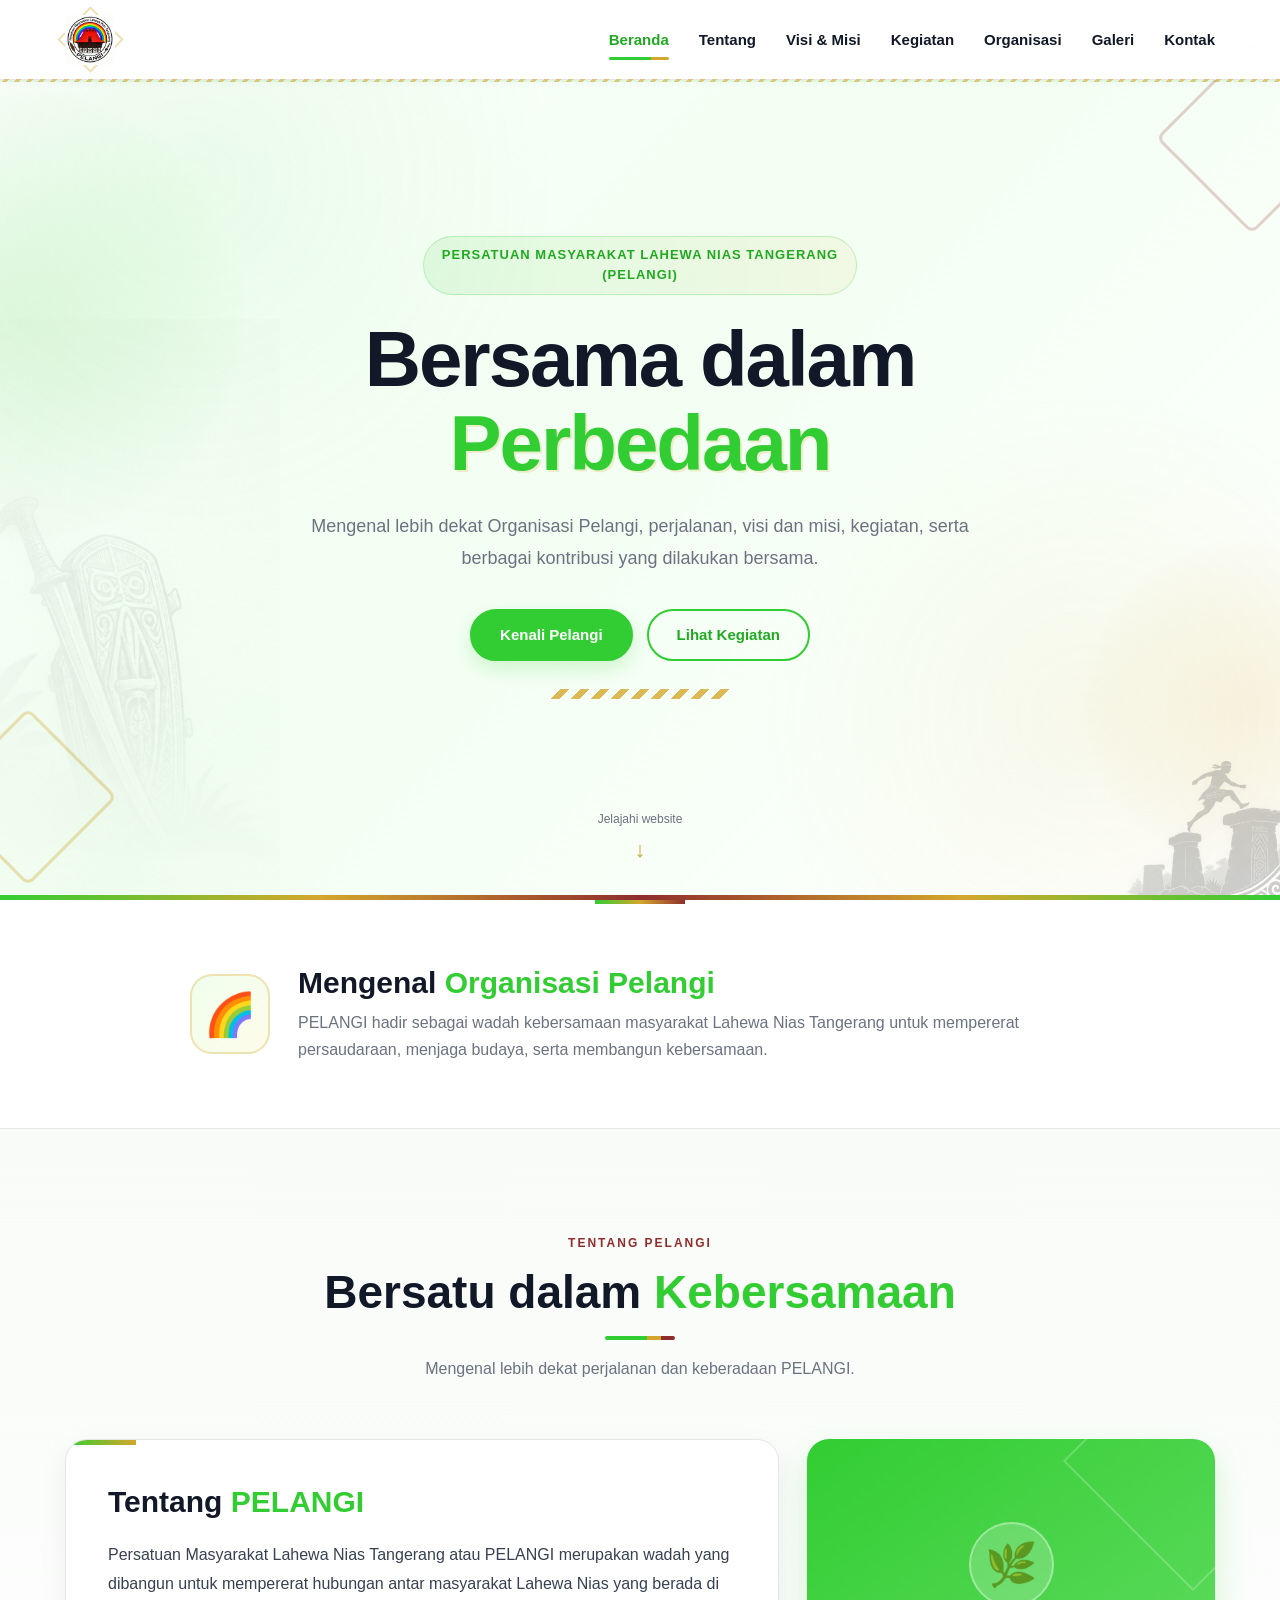
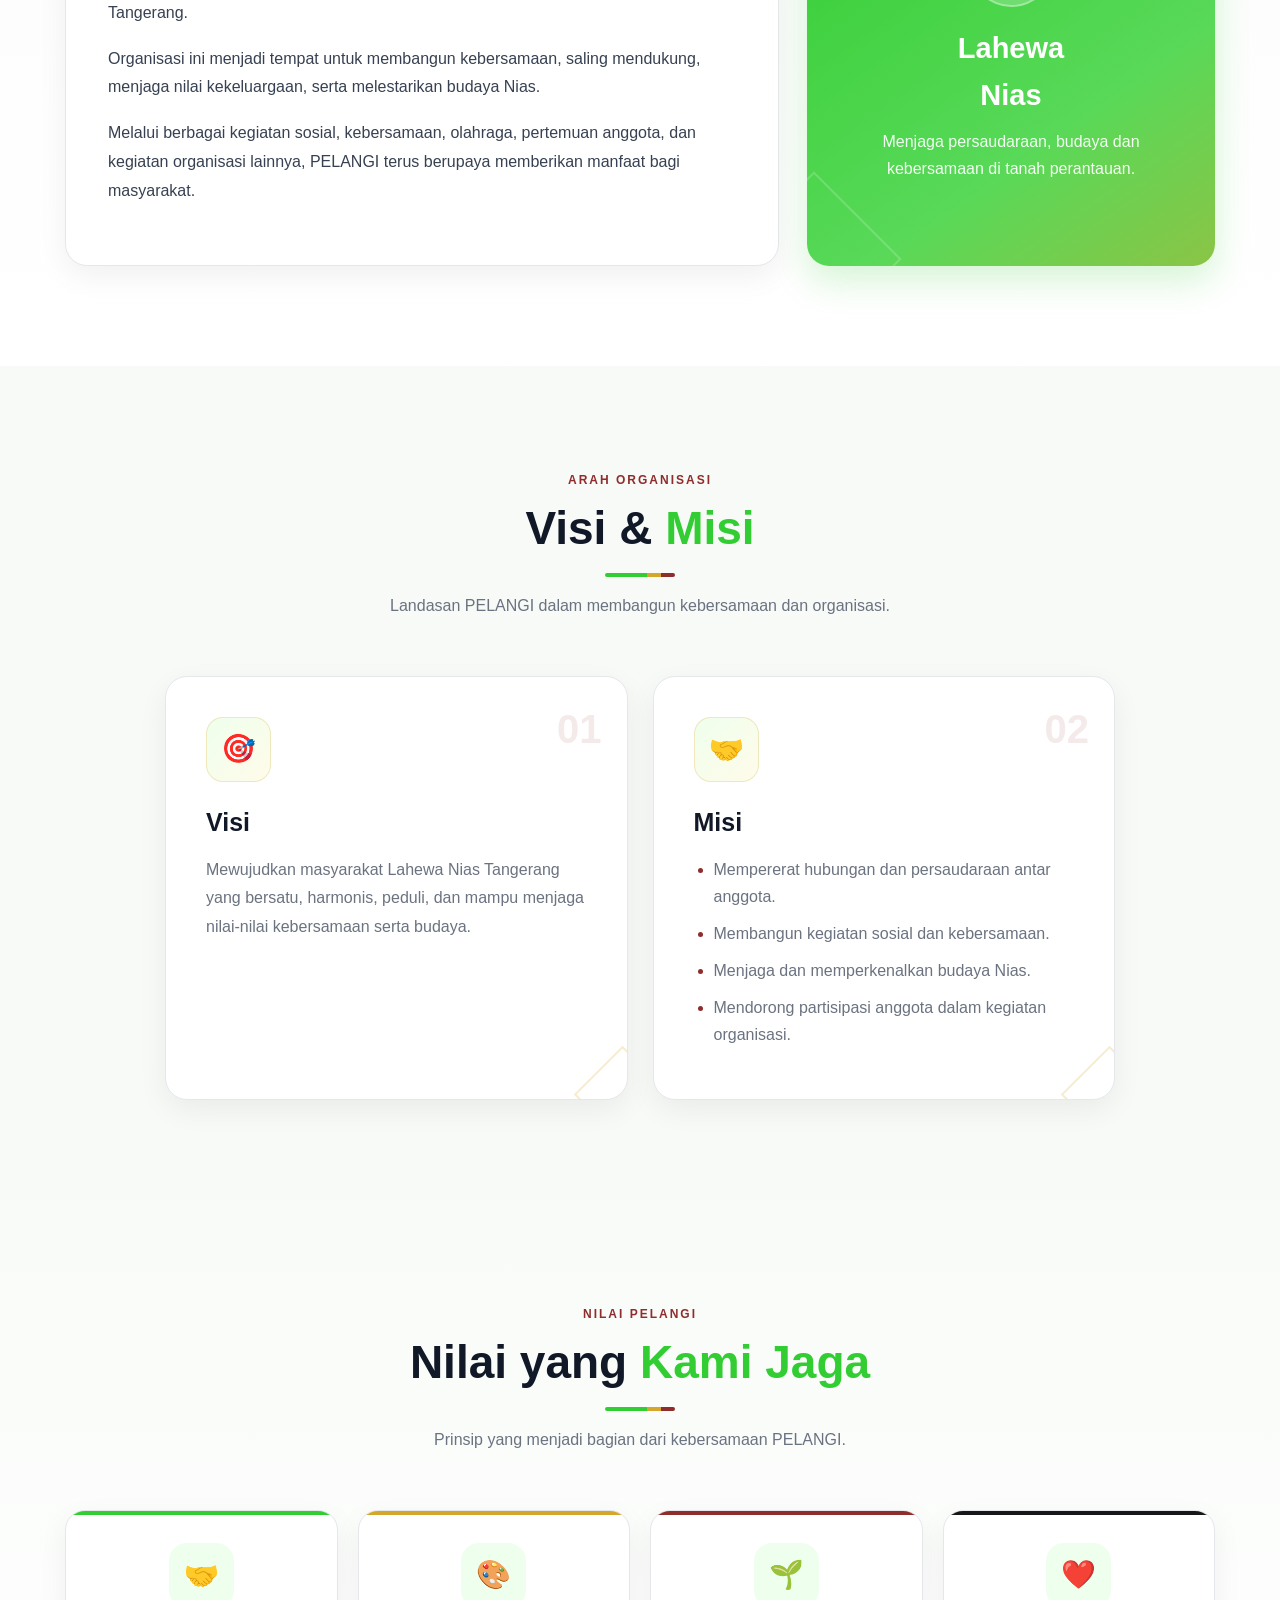
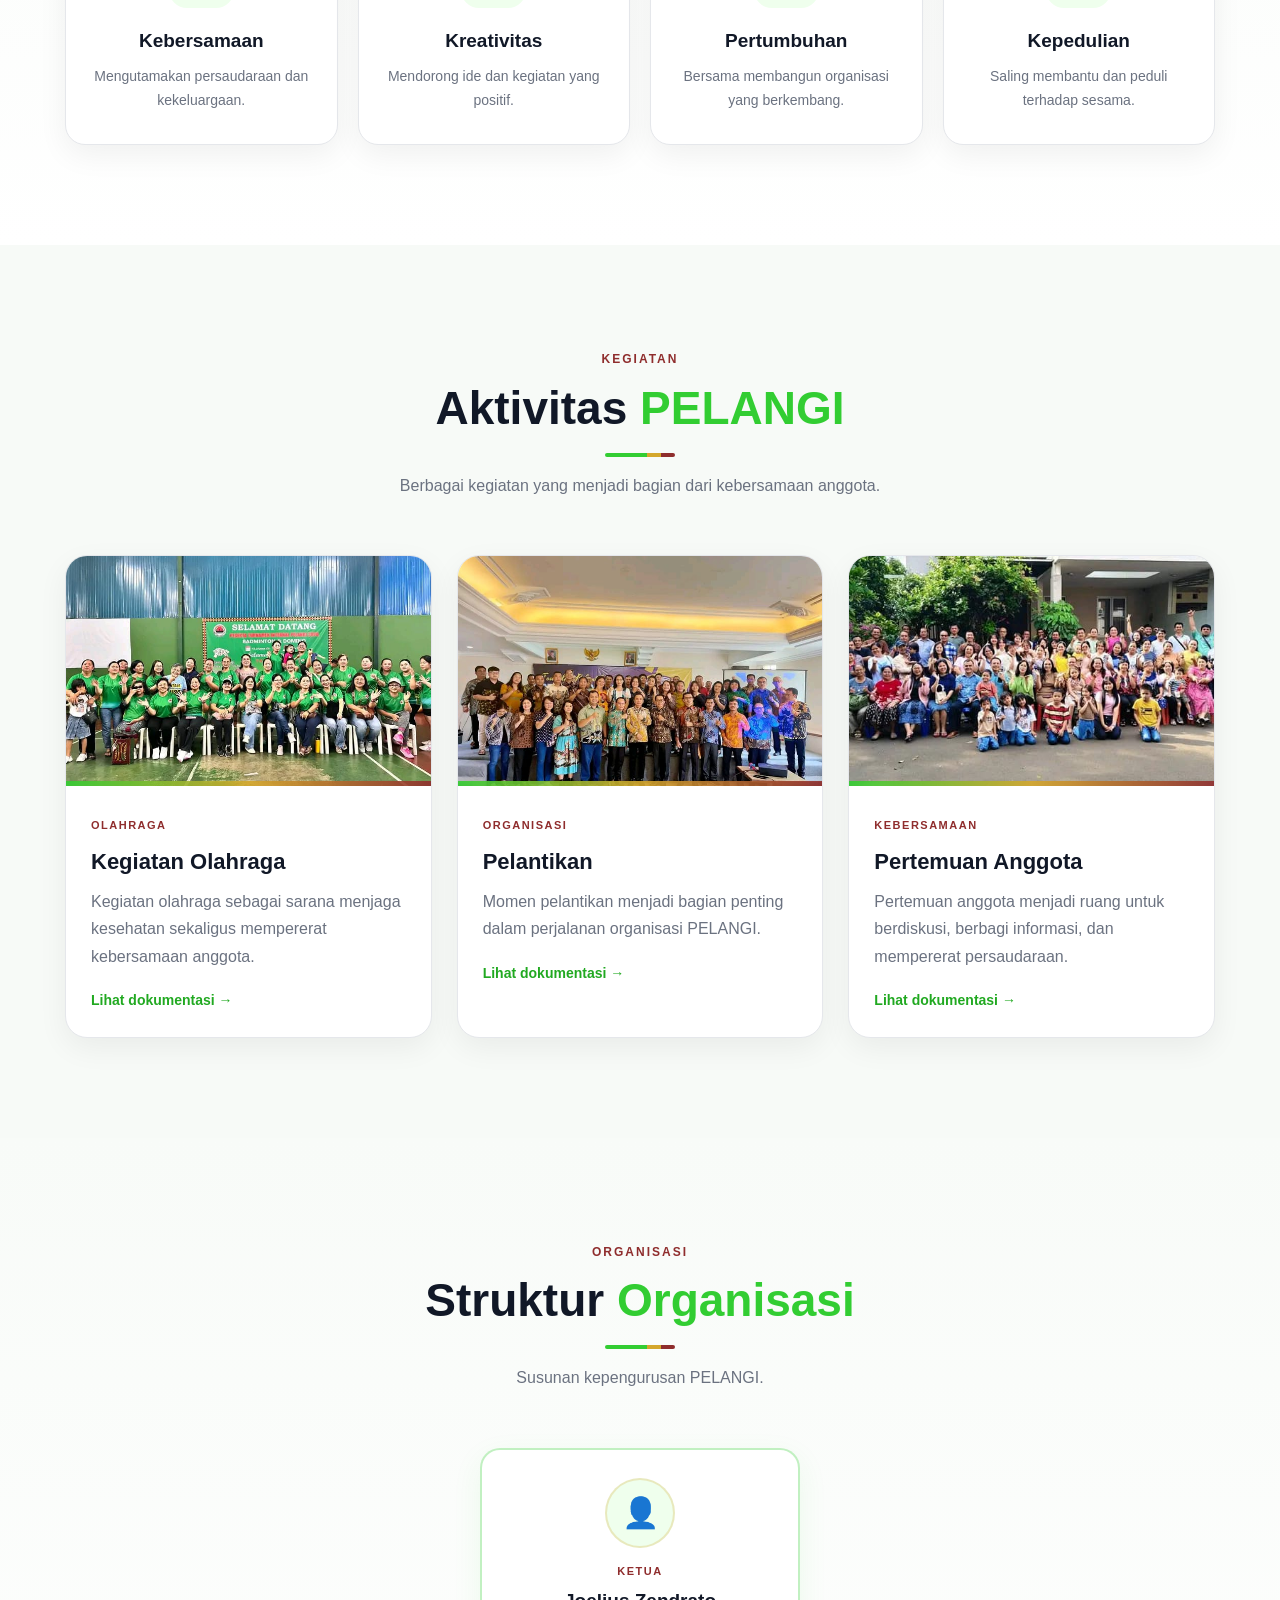
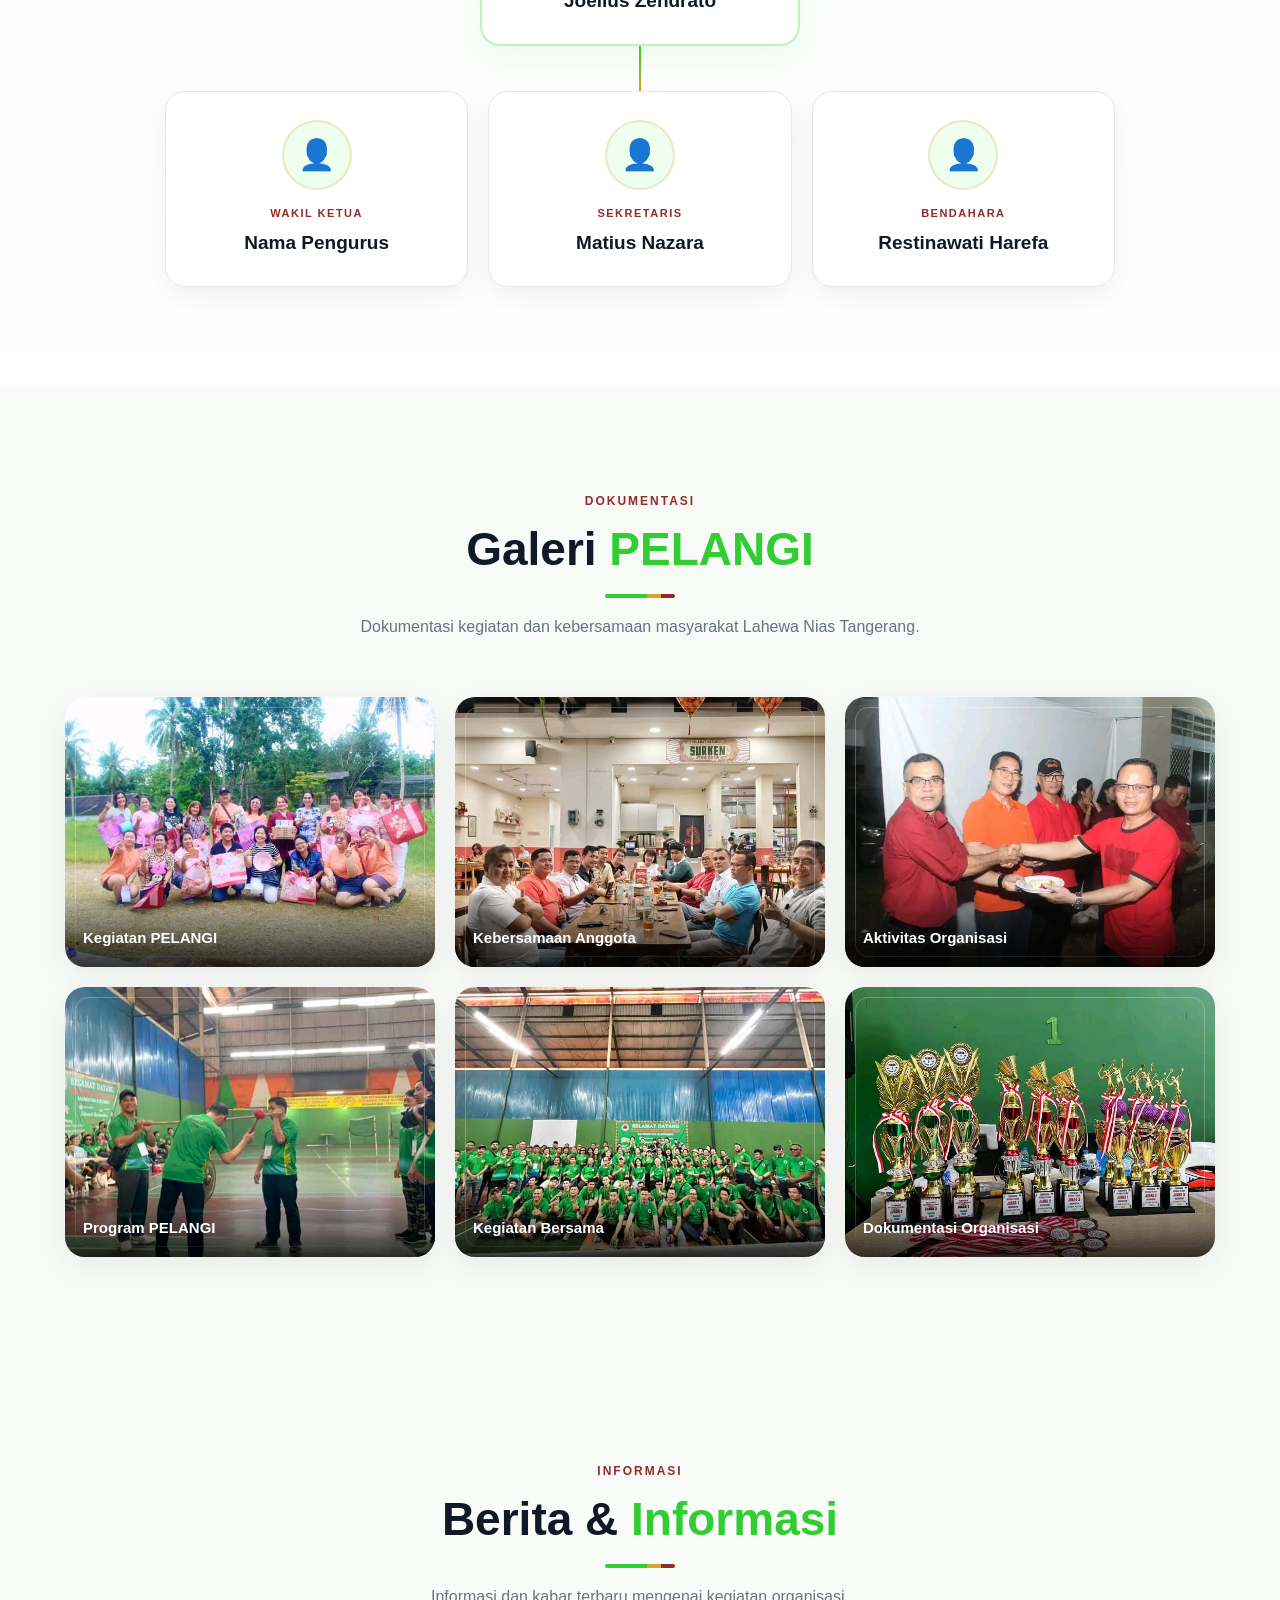
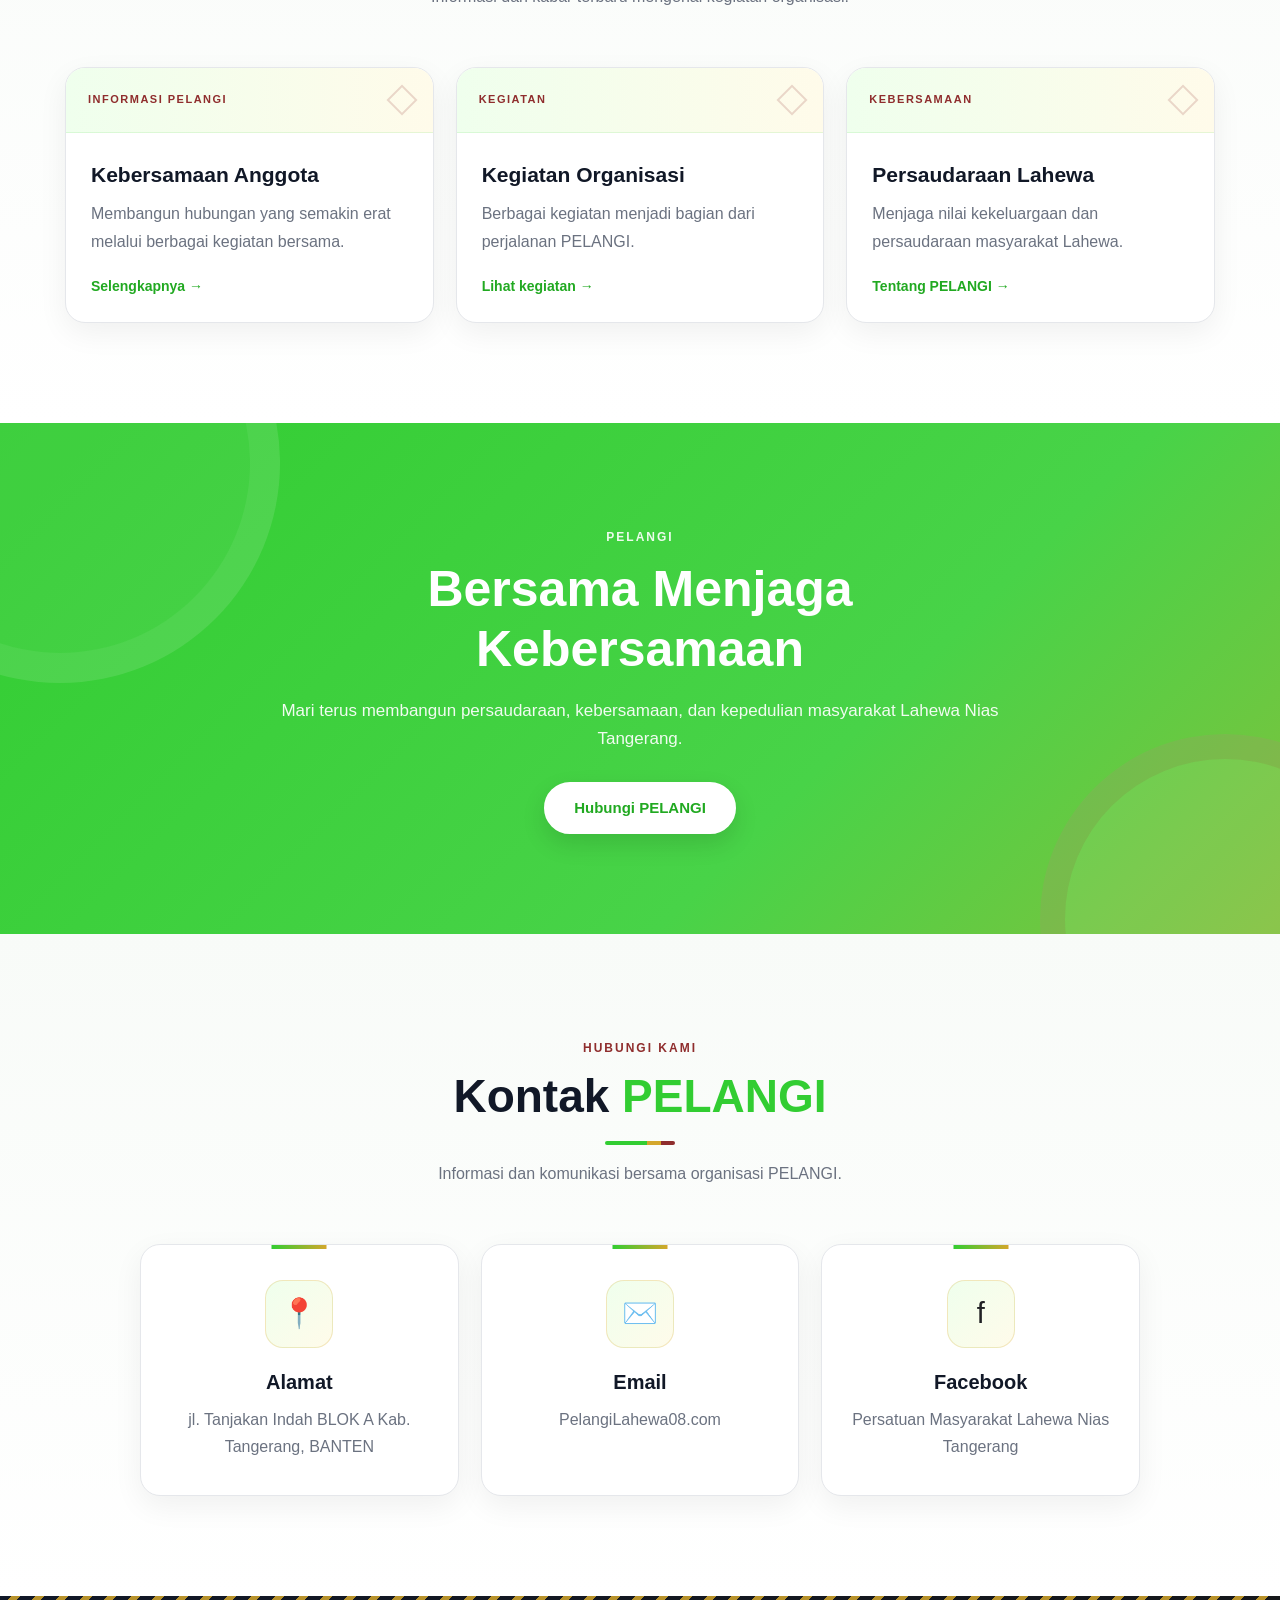
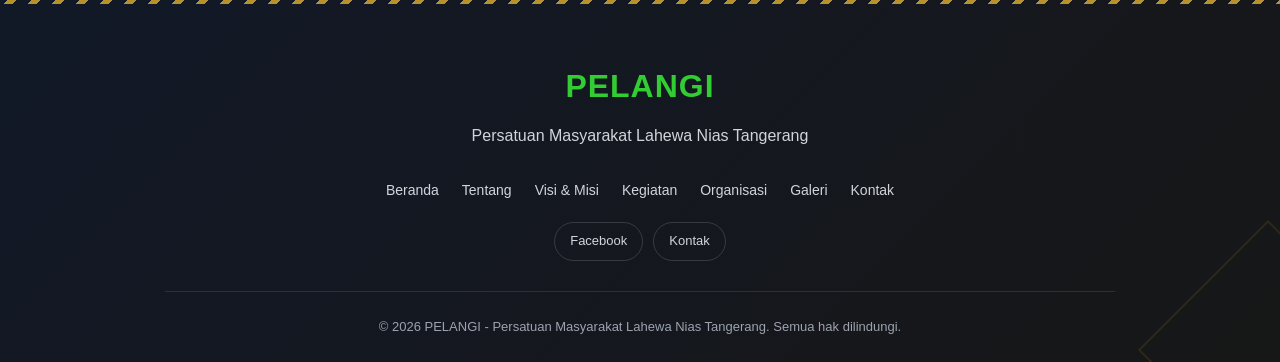
==== commit acf71c65: "a" ====
--- a/index.html
+++ b/index.html
@@ -207,7 +207,7 @@
 
     <div class="tameng-pedang">
 
-        <img src="tameng-pedang-nias.png"
+        <img src="images/tameng-pedang-nias.png"
              alt="Tameng dan pedang Nias"
              aria-hidden="true">
 
@@ -221,7 +221,7 @@
 
     <div class="hombo-batu">
 
-        <img src="hombo-batu.png"
+        <img src="images/hombo-batu.png"
              alt="Hombo Batu Nias"
              aria-hidden="true">
 
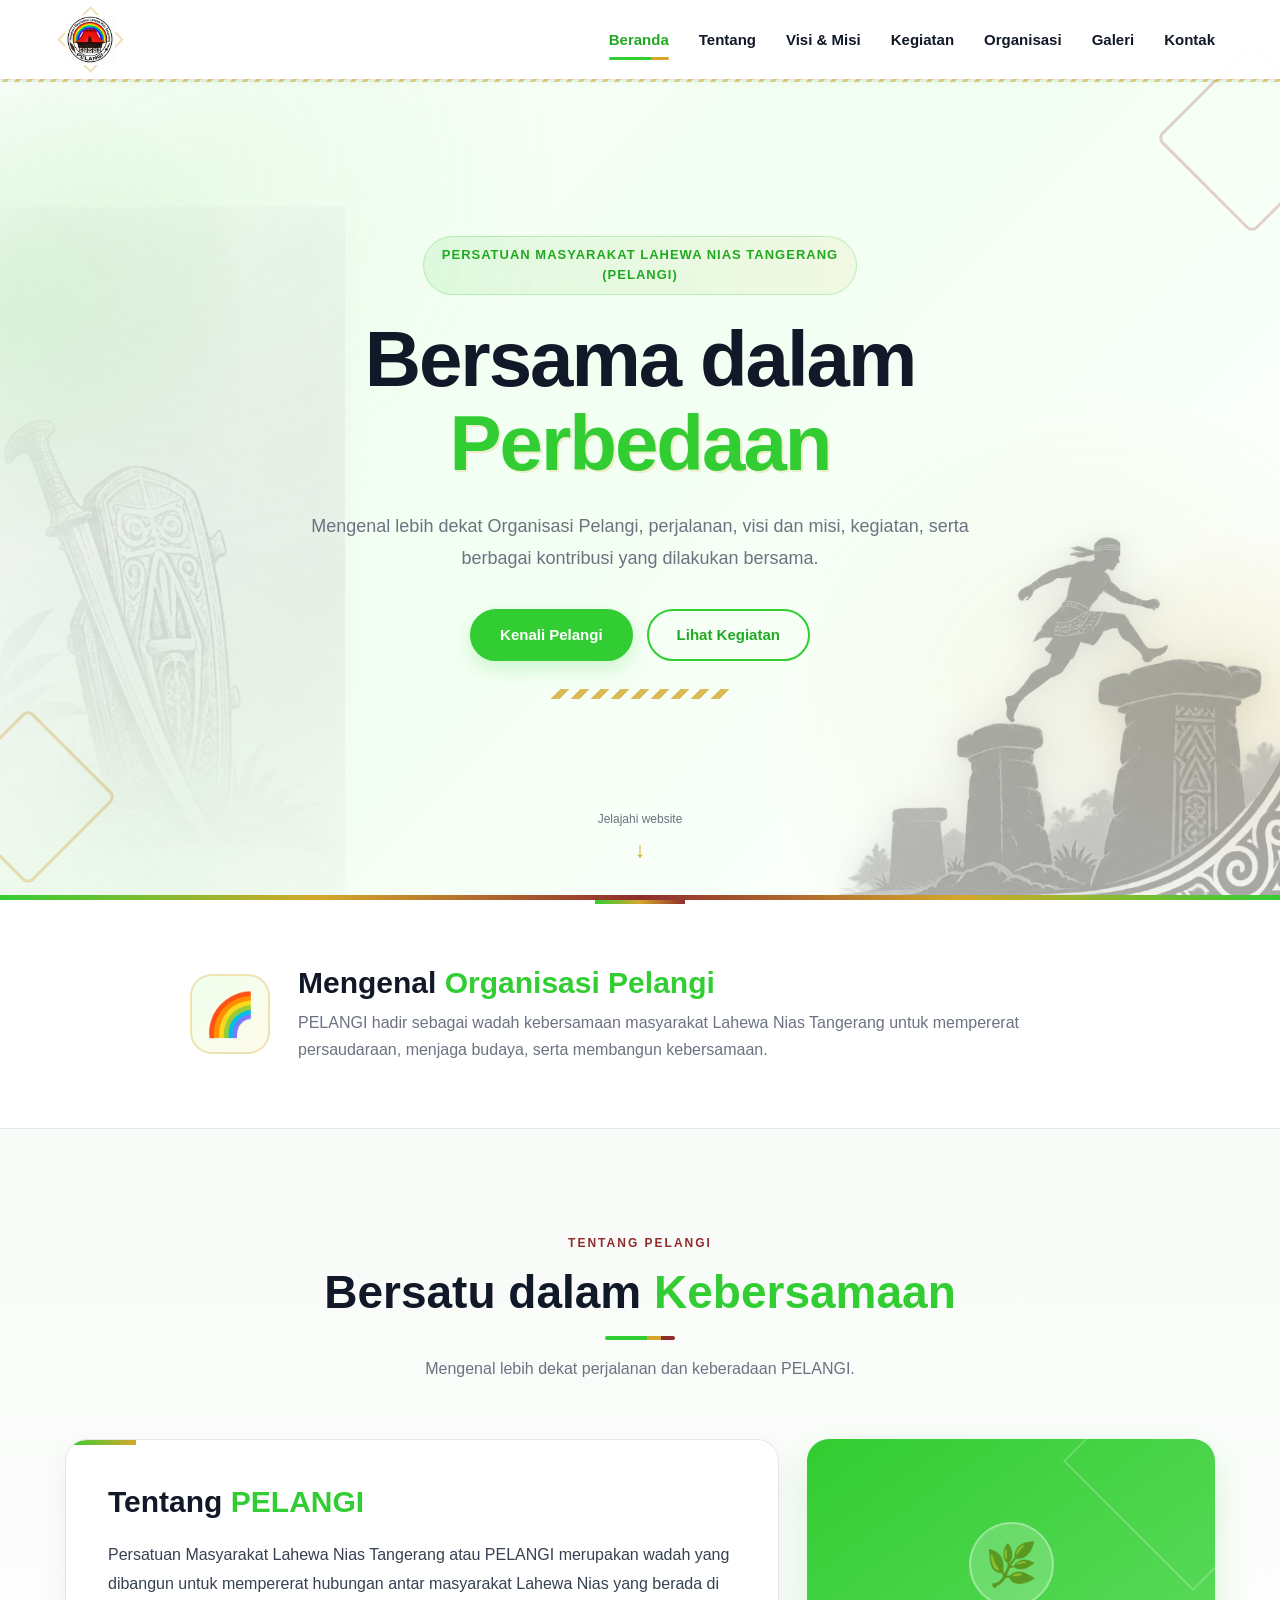
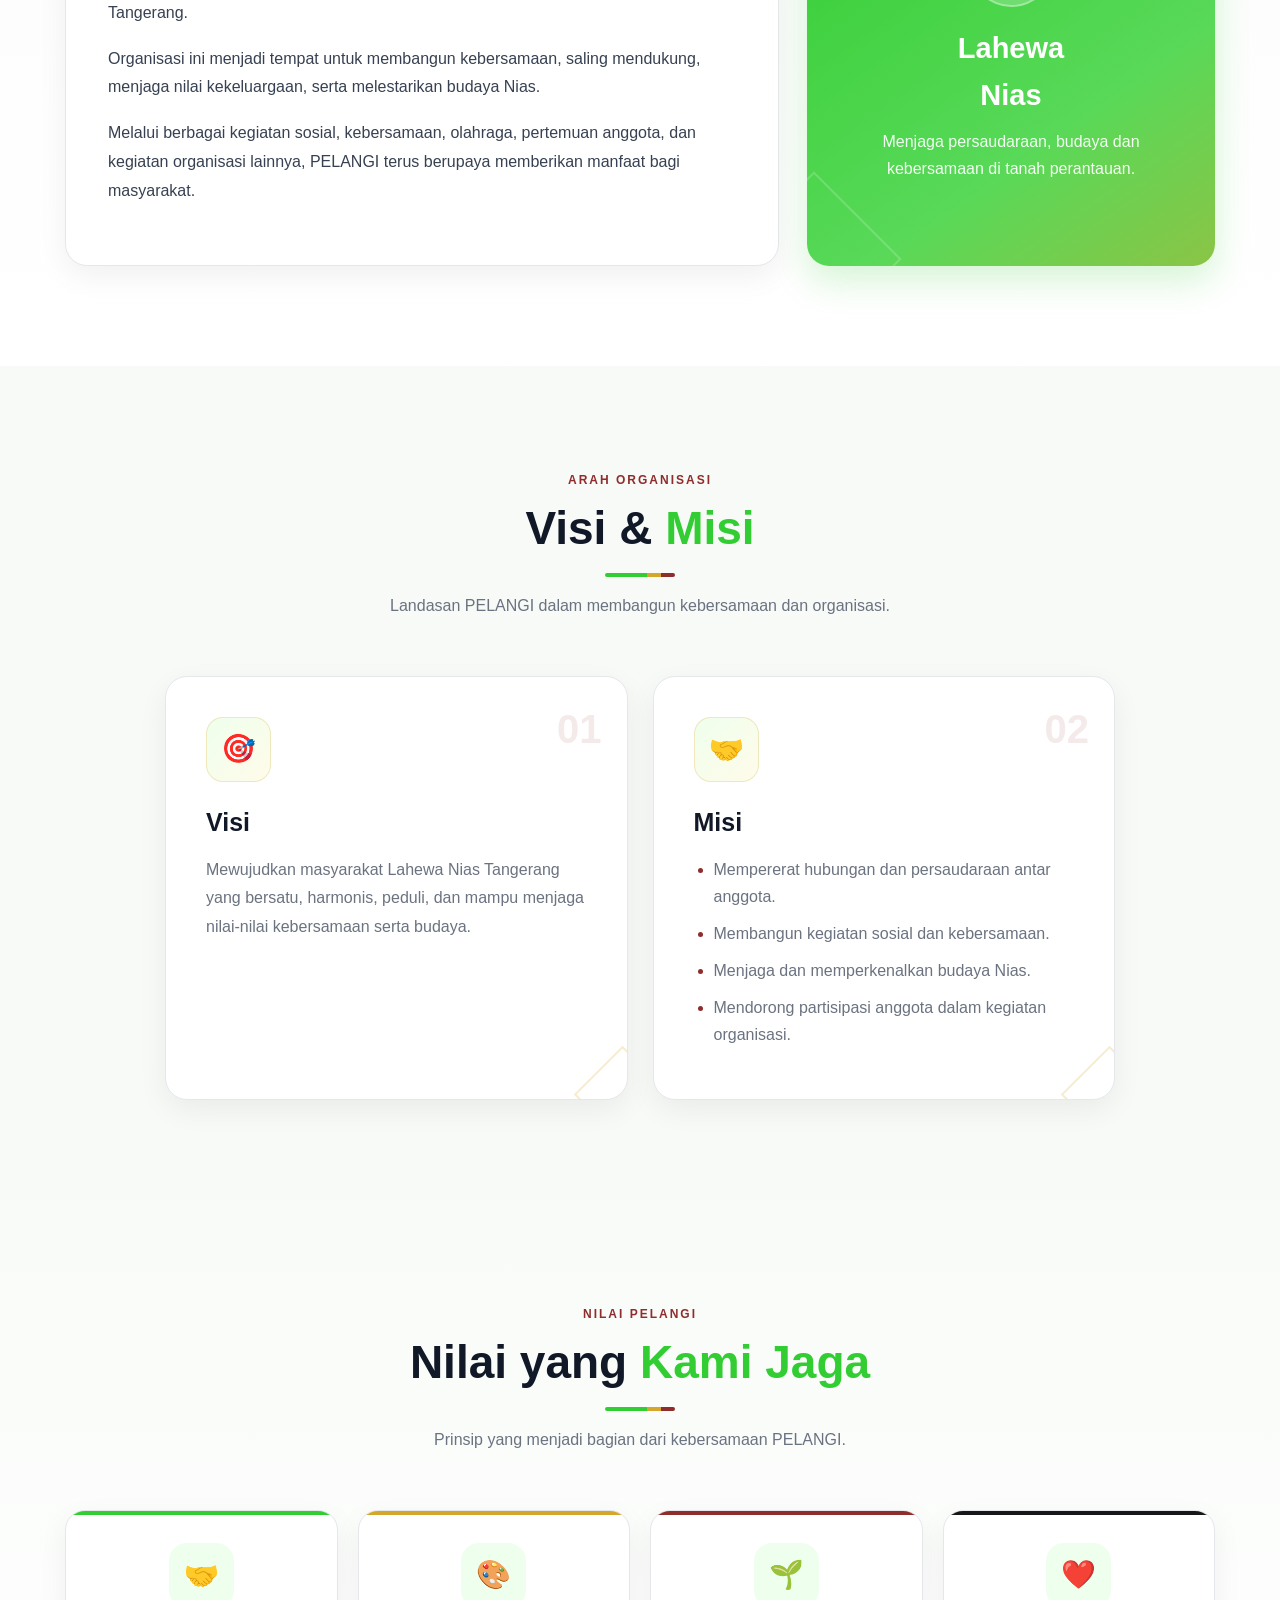
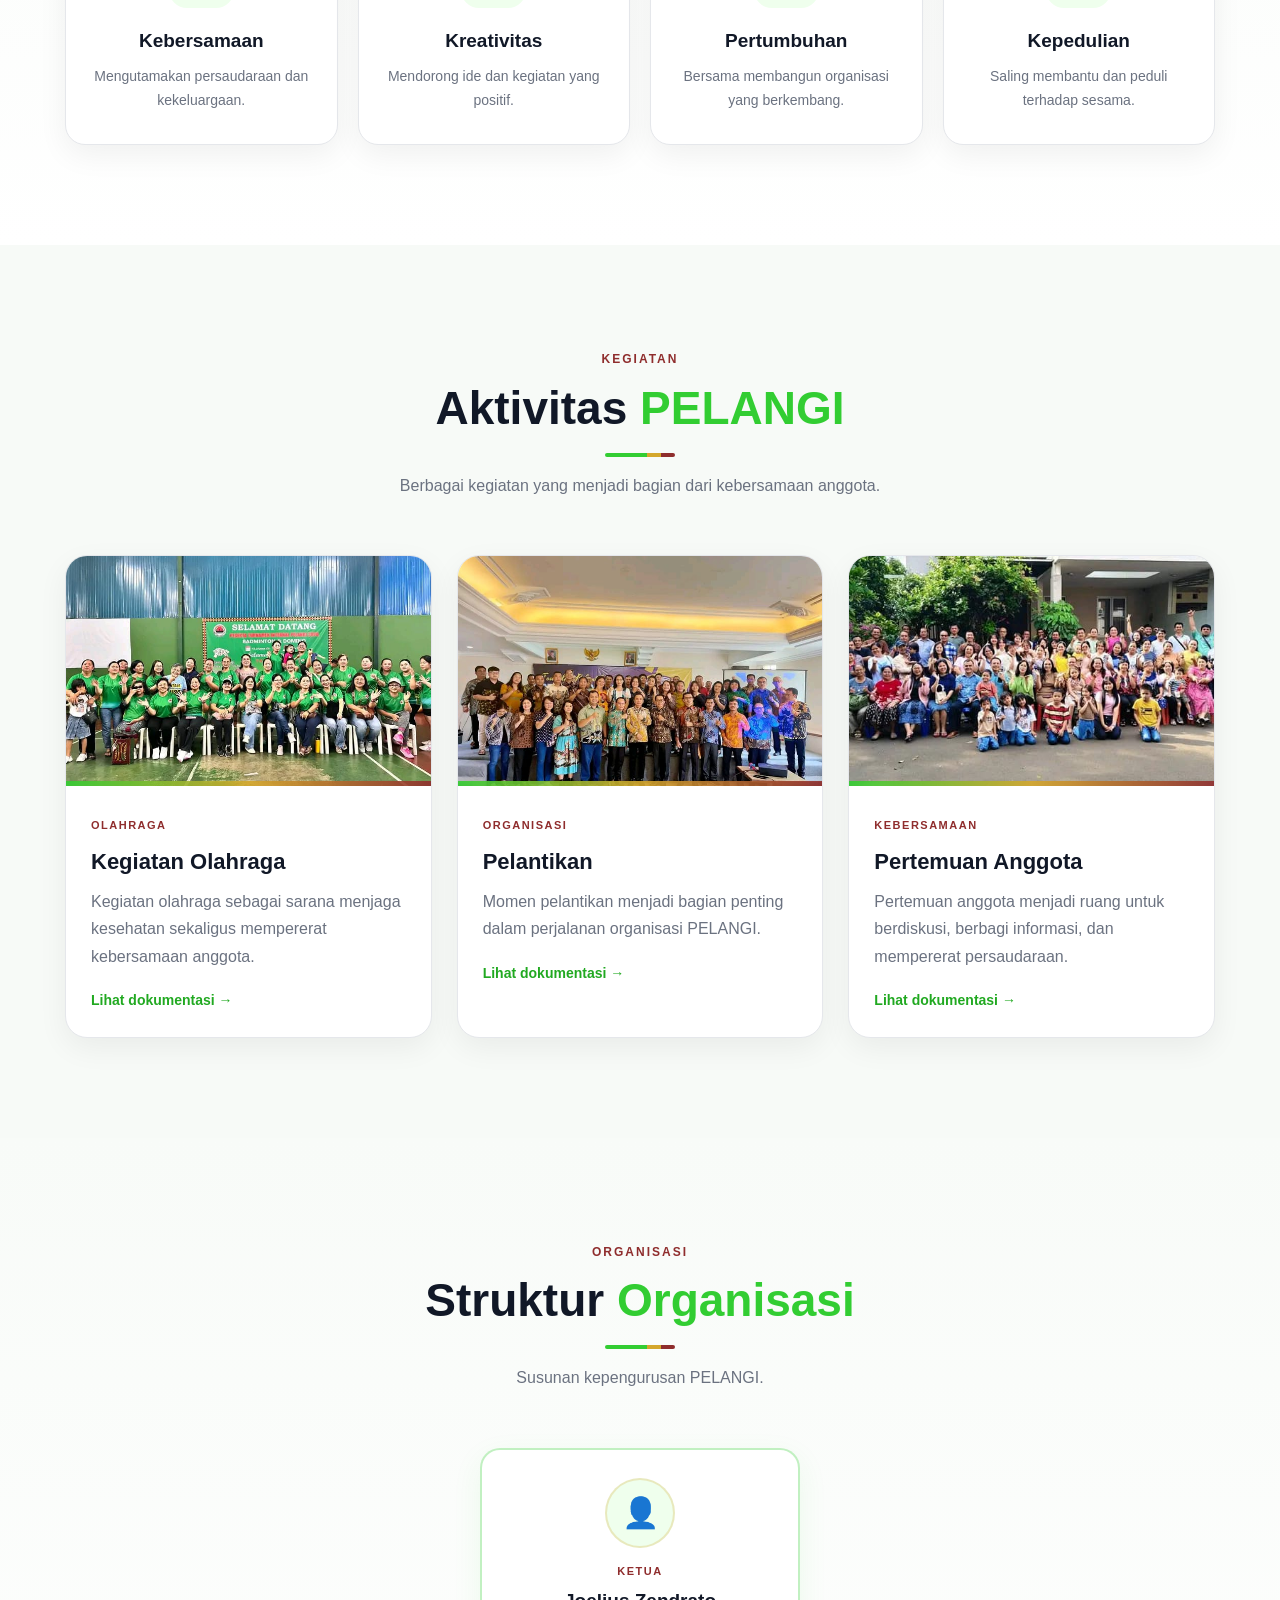
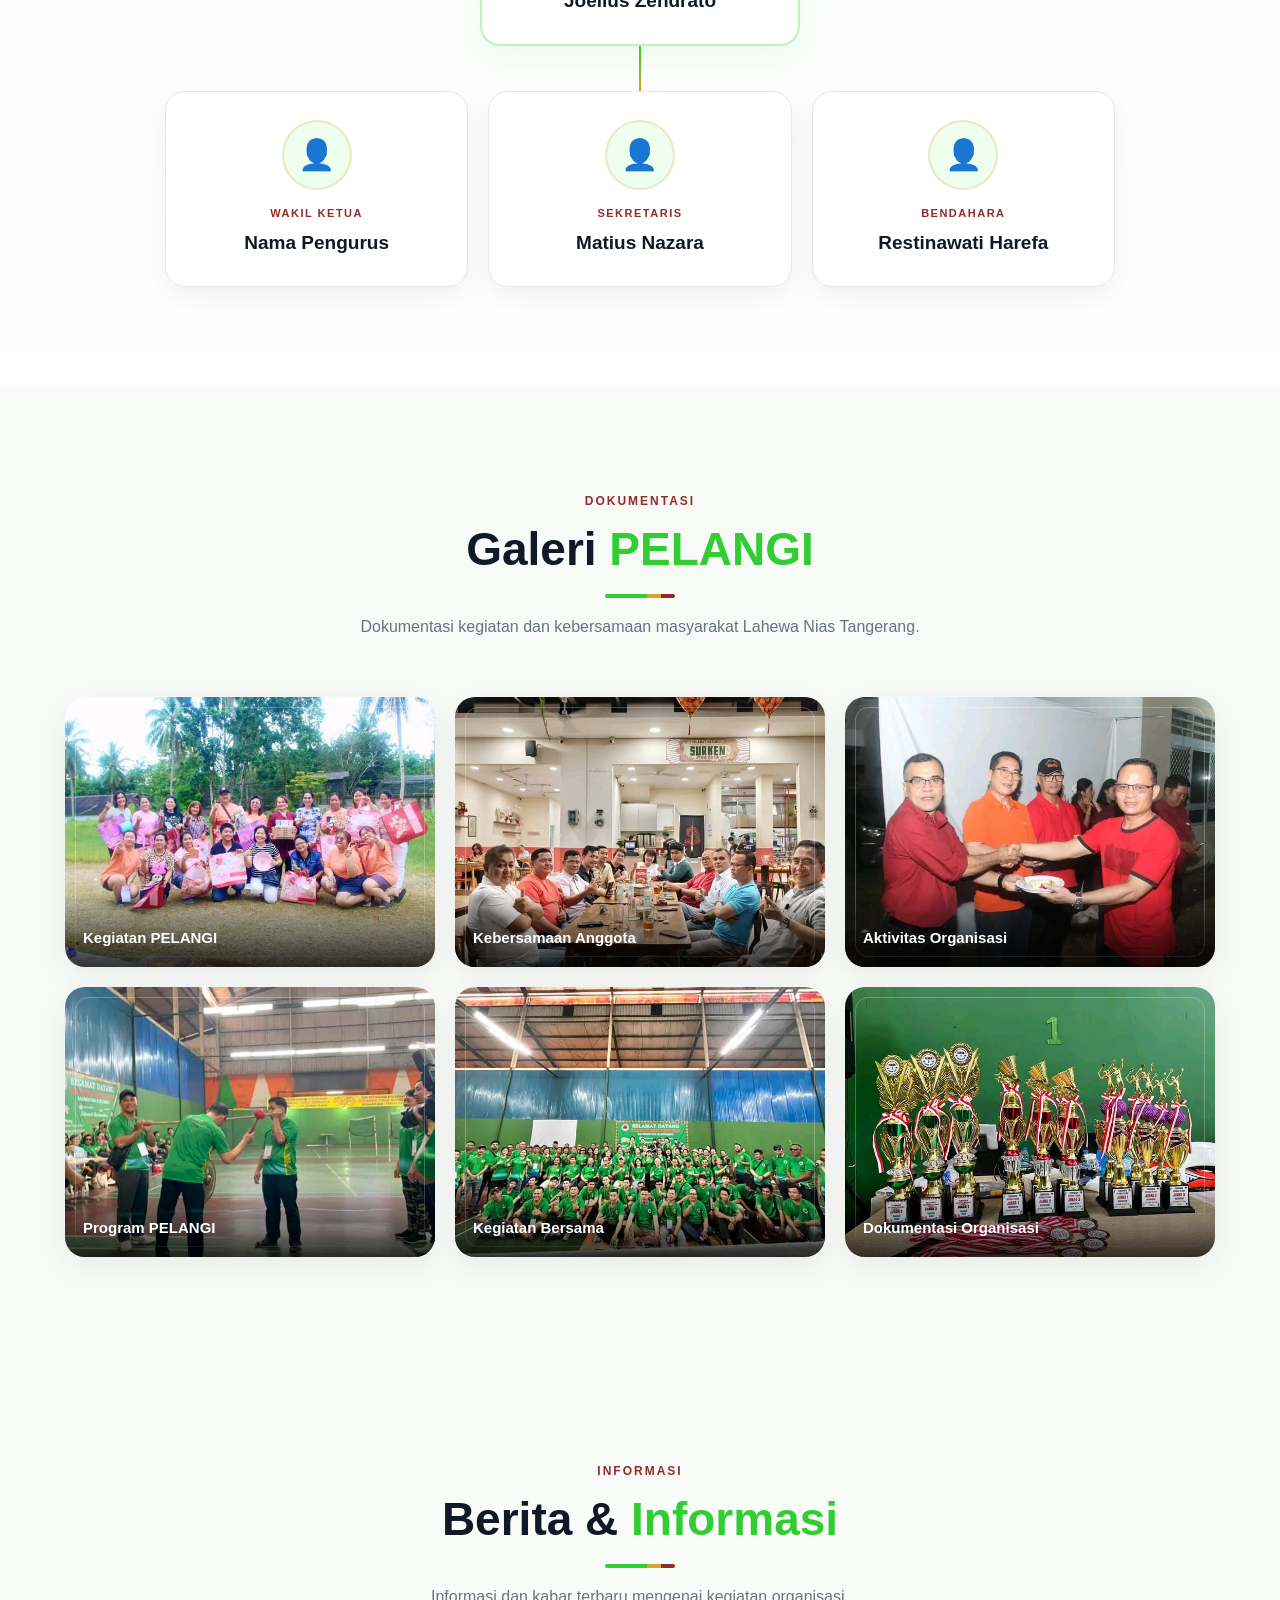
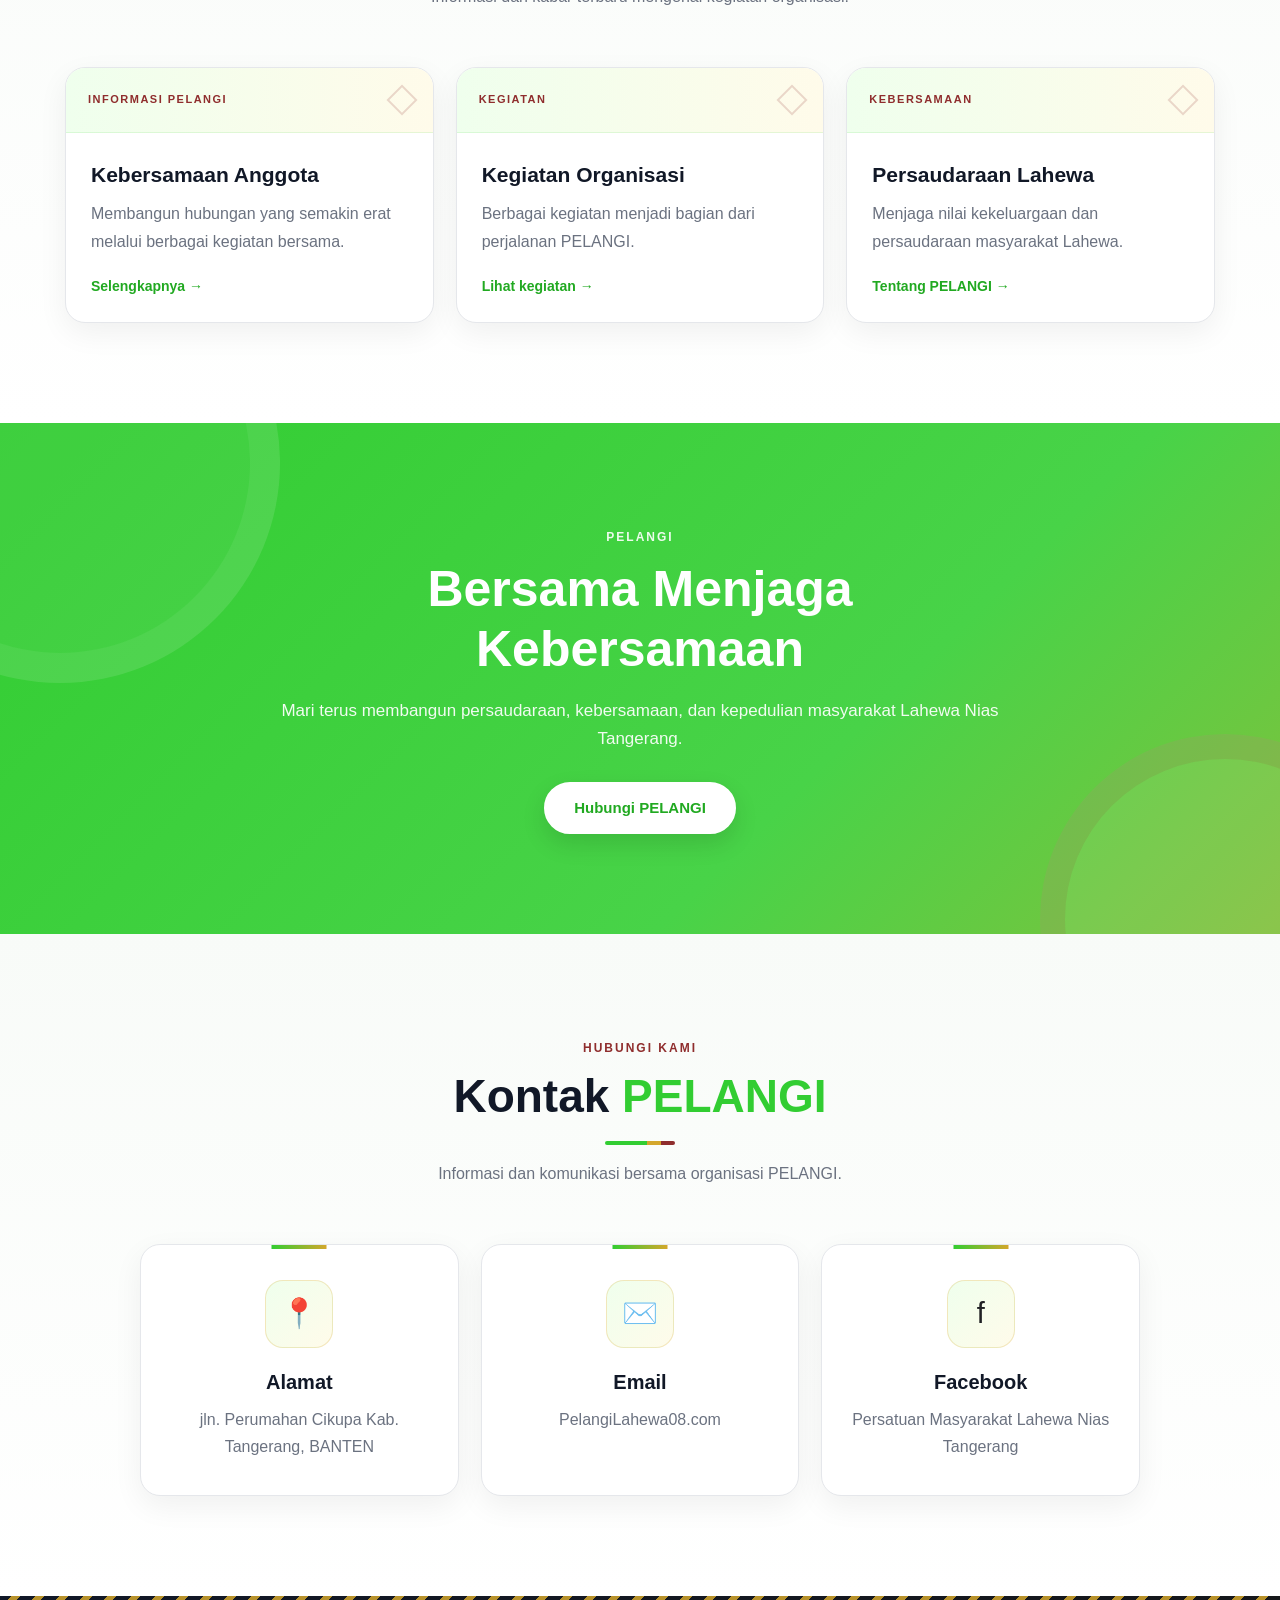
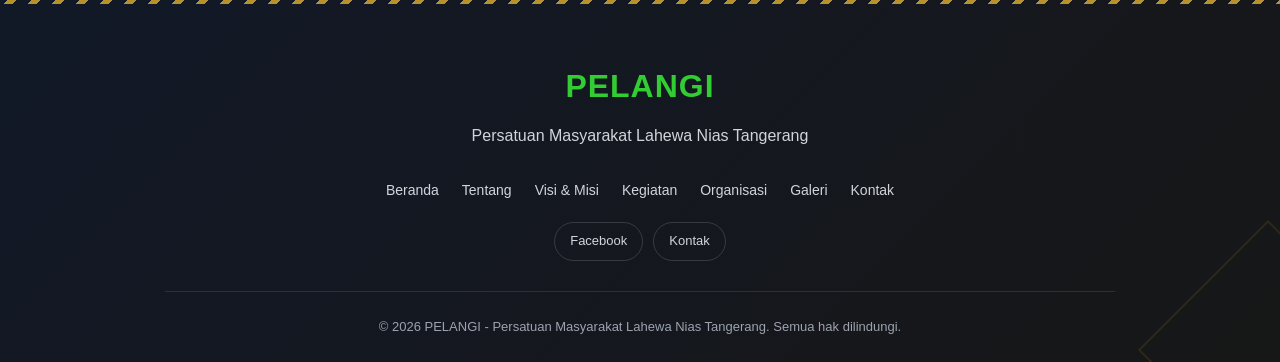
==== commit 854ae8c9: "s" ====
--- a/index.html
+++ b/index.html
@@ -1321,7 +1321,7 @@
 
                 <p>
 
-                    jl. Tanjakan Indah BLOK A
+                    jln. Perumahan Cikupa
                     Kab. Tangerang,
                     BANTEN
 
--- a/style.css
+++ b/style.css
@@ -56,7 +56,7 @@
 
 :root {
 
-    /* WARNA UTAMA PELANGI */
+    /* WARNA UTAMA */
     --primary: #32CD32;
     --primary-dark: #21a921;
     --primary-light: #efffed;
@@ -102,6 +102,7 @@
     position: fixed;
     top: 0;
     left: 0;
+
     width: 100%;
     height: 80px;
 
@@ -125,7 +126,7 @@
 }
 
 
-/* GARIS AKSEN NIAS DI BAWAH HEADER */
+/* GARIS AKSEN NIAS */
 
 .navbar::after {
     content: "";
@@ -163,8 +164,13 @@
 }
 
 
+/* =========================================================
+   NAV CONTAINER
+   ========================================================= */
+
 .nav-container {
     width: min(90%, var(--container));
+
     margin: 0 auto;
 
     display: flex;
@@ -321,6 +327,7 @@
     justify-content: center;
 
     border: 1px solid rgba(50, 205, 50, 0.20);
+
     border-radius: 10px;
 
     background: var(--primary-light);
@@ -366,13 +373,11 @@
             rgba(50, 205, 50, 0.08),
             transparent 28%
         ),
-
         radial-gradient(
             circle at 85% 80%,
             rgba(212, 167, 44, 0.08),
             transparent 25%
         ),
-
         linear-gradient(
             135deg,
             #ffffff 0%,
@@ -494,28 +499,32 @@
 
 
 /* =========================================================
-   HOMBO BATU NIAS
-   SUDUT KANAN BAWAH HERO
-   ========================================================= */
-
-.hombo-batu {
+   TAMENG + PEDANG NIAS
+   KIRI BAWAH HERO
+   ========================================================= */
+
+.tameng-pedang {
     position: absolute;
 
-    right: -20px;
-    bottom: -10px;
-
-    width: 390px;
-    max-width: 34vw;
+    left: -15px;
+    bottom: -15px;
+
+    width: 360px;
+    max-width: 30vw;
 
     z-index: 2;
 
     pointer-events: none;
 
-    opacity: 0.30;
+    opacity: 0.38;
 
     filter:
         grayscale(1)
-        contrast(1.05);
+        contrast(1.25)
+        brightness(0.80)
+        drop-shadow(
+            0 8px 18px rgba(0, 0, 0, 0.12)
+        );
 
     transition:
         opacity 0.4s ease,
@@ -523,6 +532,54 @@
 }
 
 
+.tameng-pedang img {
+    display: block;
+
+    width: 100%;
+    height: auto;
+
+    object-fit: contain;
+
+    filter:
+        grayscale(1)
+        contrast(1.15);
+}
+
+
+/* =========================================================
+   HOMBO BATU NIAS
+   KANAN BAWAH HERO
+   ========================================================= */
+
+.hombo-batu {
+    position: absolute;
+
+    right: -20px;
+    bottom: -18px;
+
+    width: 470px;
+    max-width: 36vw;
+
+    z-index: 2;
+
+    pointer-events: none;
+
+    opacity: 0.42;
+
+    filter:
+        grayscale(1)
+        contrast(1.35)
+        brightness(0.72)
+        drop-shadow(
+            0 8px 18px rgba(0, 0, 0, 0.18)
+        );
+
+    transition:
+        opacity 0.4s ease,
+        transform 0.4s ease;
+}
+
+
 .hombo-batu img {
     display: block;
 
@@ -530,60 +587,47 @@
     height: auto;
 
     object-fit: contain;
-}
-
-
-/* =========================================================
-   TAMENG + PEDANG
-   OPSIONAL — JIKA ADA DI HTML
-   ========================================================= */
-
-.tameng-pedang {
-    position: absolute;
-
-    left: -20px;
-    bottom: -10px;
-
-    width: 300px;
-    max-width: 27vw;
-
-    z-index: 2;
-
-    pointer-events: none;
-
-    opacity: 0.25;
-}
-
-
-.tameng-pedang img {
-    display: block;
-
-    width: 100%;
-    height: auto;
-
-    object-fit: contain;
+
+    filter:
+        contrast(1.15)
+        saturate(0);
 }
 
 
 /* =========================================================
    HERO CONTENT
+   FIX POSISI TENGAH
    ========================================================= */
 
 .hero-content {
     position: relative;
 
     width: min(100%, 850px);
-
-    margin: 0 auto;
+    max-width: 850px;
+
+    margin-left: auto;
+    margin-right: auto;
 
     text-align: center;
 
     z-index: 5;
-}
-
+
+    left: 0;
+    right: 0;
+
+    transform: none;
+
+    flex: 0 0 auto;
+}
+
+
+/* =========================================================
+   HERO BADGE
+   ========================================================= */
 
 .hero-badge {
     position: relative;
+
     z-index: 6;
 
     display: inline-block;
@@ -592,7 +636,8 @@
 
     padding: 8px 18px;
 
-    border: 1px solid rgba(50, 205, 50, 0.25);
+    border:
+        1px solid rgba(50, 205, 50, 0.25);
 
     border-radius: 50px;
 
@@ -609,15 +654,23 @@
     font-weight: 800;
 
     letter-spacing: 1px;
-}
-
+
+    text-align: center;
+}
+
+
+/* =========================================================
+   HERO TITLE
+   ========================================================= */
 
 .hero h1 {
     position: relative;
 
     z-index: 6;
 
-    margin-bottom: 24px;
+    width: 100%;
+
+    margin: 0 auto 24px;
 
     color: var(--dark);
 
@@ -628,6 +681,8 @@
     line-height: 1.08;
 
     letter-spacing: -2px;
+
+    text-align: center;
 }
 
 
@@ -639,6 +694,10 @@
 }
 
 
+/* =========================================================
+   HERO PARAGRAPH
+   ========================================================= */
+
 .hero p {
     position: relative;
 
@@ -653,11 +712,13 @@
     font-size: 18px;
 
     line-height: 1.8;
-}
-
-
-/* =========================================================
-   ORNAMEN NIAS DI BAWAH HERO CONTENT
+
+    text-align: center;
+}
+
+
+/* =========================================================
+   ORNAMEN NIAS
    ========================================================= */
 
 .hero-content::after {
@@ -877,7 +938,8 @@
     align-items: center;
     justify-content: center;
 
-    border: 2px solid rgba(212, 167, 44, 0.30);
+    border:
+        2px solid rgba(212, 167, 44, 0.30);
 
     border-radius: 22px;
 
@@ -977,7 +1039,8 @@
 
     background: var(--white);
 
-    border: 3px solid var(--nias-gold);
+    border:
+        3px solid var(--nias-gold);
 
     box-shadow:
         -32px 0 0 -5px var(--white),
@@ -1029,6 +1092,7 @@
     color: var(--nias-red);
 
     font-size: 12px;
+
     font-weight: 900;
 
     letter-spacing: 2px;
@@ -1637,6 +1701,7 @@
     color: var(--nias-red);
 
     font-size: 11px;
+
     font-weight: 900;
 
     letter-spacing: 1.5px;
@@ -1665,6 +1730,7 @@
     color: var(--primary-dark);
 
     font-size: 14px;
+
     font-weight: 800;
 
     transition: 0.3s ease;
@@ -1765,6 +1831,7 @@
     color: var(--nias-red);
 
     font-size: 11px;
+
     font-weight: 900;
 
     letter-spacing: 1.5px;
@@ -1879,6 +1946,7 @@
     color: #ffffff;
 
     font-size: 15px;
+
     font-weight: 800;
 
     background:
@@ -1983,6 +2051,7 @@
     color: var(--nias-red);
 
     font-size: 11px;
+
     font-weight: 900;
 
     letter-spacing: 1.5px;
@@ -2024,6 +2093,7 @@
     color: var(--primary-dark);
 
     font-size: 14px;
+
     font-weight: 800;
 
     transition: 0.3s ease;
@@ -2295,8 +2365,6 @@
     overflow: hidden;
 }
 
-
-/* GARIS ATAS FOOTER */
 
 footer::before {
     content: "";
@@ -2375,6 +2443,7 @@
     display: flex;
 
     align-items: center;
+
     justify-content: center;
 
     flex-wrap: wrap;
@@ -2407,6 +2476,7 @@
     display: flex;
 
     align-items: center;
+
     justify-content: center;
 
     flex-wrap: wrap;
@@ -2553,7 +2623,7 @@
 }
 
 
-/* JIKA JS AKTIF */
+/* JAVASCRIPT AKTIF */
 
 .js-enabled .reveal,
 .js-enabled .fade-in,
@@ -2607,6 +2677,7 @@
 
 @media (max-width: 1000px) {
 
+    /* NAV */
     .nav-menu {
         gap: 20px;
     }
@@ -2615,10 +2686,14 @@
         font-size: 14px;
     }
 
+
+    /* VALUES */
     .values-grid {
         grid-template-columns: repeat(2, 1fr);
     }
 
+
+    /* ACTIVITY */
     .activity-grid {
         grid-template-columns: repeat(2, 1fr);
     }
@@ -2631,10 +2706,14 @@
         margin: 0 auto;
     }
 
+
+    /* GALLERY */
     .gallery {
         grid-template-columns: repeat(2, 1fr);
     }
 
+
+    /* NEWS */
     .news-grid {
         grid-template-columns: repeat(2, 1fr);
     }
@@ -2648,59 +2727,78 @@
     }
 
 
-    /* HOMBO BATU TABLET */
-
+    /* TAMENG */
+    .tameng-pedang {
+        width: 280px;
+
+        max-width: 32vw;
+
+        left: -20px;
+
+        bottom: -5px;
+
+        opacity: 0.30;
+
+        z-index: 2;
+    }
+
+
+    /* HOMBO BATU */
     .hombo-batu {
-        width: 250px;
+        width: 300px;
+
+        max-width: 34vw;
+
+        right: -15px;
+
+        bottom: -5px;
+
+        opacity: 0.32;
+
+        z-index: 2;
+    }
+}
+
+
+/* =========================================================
+   DESKTOP BESAR
+   ========================================================= */
+
+@media (min-width: 1200px) {
+
+    .hero-content {
+        width: 850px;
+        max-width: 850px;
+    }
+
+
+    .tameng-pedang {
+        width: 360px;
 
         max-width: 30vw;
 
-        right: -15px;
-
-        bottom: -5px;
-
-        opacity: 0.24;
-    }
-
-
-    /* TAMENG TABLET */
-
-    .tameng-pedang {
-        width: 210px;
-
-        max-width: 25vw;
-
-        left: -20px;
-
-        opacity: 0.20;
-    }
-}
-
-
-/* =========================================================
-   DESKTOP BESAR
-   ========================================================= */
-
-@media (min-width: 1200px) {
+        left: -15px;
+
+        bottom: -15px;
+
+        opacity: 0.38;
+
+        z-index: 2;
+    }
+
 
     .hombo-batu {
-        width: 390px;
+        width: 470px;
+
+        max-width: 36vw;
 
         right: -20px;
 
-        bottom: -10px;
-
-        opacity: 0.30;
-    }
-
-    .tameng-pedang {
-        width: 300px;
-
-        left: -20px;
-
-        bottom: -10px;
-
-        opacity: 0.25;
+        bottom: -18px;
+
+        opacity: 0.42;
+
+        z-index: 2;
     }
 }
 
@@ -2726,7 +2824,6 @@
 
     .logo {
         width: 45px;
-
         height: 45px;
 
         font-size: 25px;
@@ -2734,17 +2831,14 @@
 
     .logo img {
         width: 45px !important;
-
         height: 45px !important;
 
         max-width: 45px !important;
-
         max-height: 45px !important;
     }
 
     .logo::before {
         width: 39px;
-
         height: 39px;
     }
 
@@ -2827,18 +2921,41 @@
     }
 
 
-    /* HERO */
+    /* =====================================================
+       HERO MOBILE
+       ===================================================== */
 
     .hero {
         min-height: 90vh;
 
         padding: 120px 20px 100px;
+
+        display: flex;
+
+        align-items: center;
+
+        justify-content: center;
+
+        text-align: center;
+    }
+
+
+    .hero-content {
+        width: 100%;
+
+        max-width: 600px;
+
+        margin-left: auto;
+        margin-right: auto;
+
+        text-align: center;
+
+        left: 0;
     }
 
 
     .hero::before {
         width: 75px;
-
         height: 75px;
 
         left: -25px;
@@ -2849,7 +2966,6 @@
 
     .hero::after {
         width: 75px;
-
         height: 75px;
 
         right: -25px;
@@ -2860,7 +2976,6 @@
 
     .hero-decoration-left {
         width: 300px;
-
         height: 300px;
 
         left: -170px;
@@ -2869,45 +2984,65 @@
 
     .hero-decoration-right {
         width: 230px;
-
         height: 230px;
 
         right: -110px;
     }
 
 
-    .hero-content {
-        width: 100%;
-
-        max-width: 600px;
-
-        margin: 0 auto;
-    }
-
+    /* BADGE */
 
     .hero-badge {
         font-size: 11px;
 
         padding: 8px 13px;
-    }
-
+
+        text-align: center;
+    }
+
+
+    /* TITLE */
 
     .hero h1 {
+        width: 100%;
+
+        margin-left: auto;
+        margin-right: auto;
+
         font-size: 43px;
 
         letter-spacing: -1px;
-    }
-
+
+        text-align: center;
+    }
+
+
+    /* PARAGRAPH */
 
     .hero p {
+        width: 100%;
+
+        max-width: 600px;
+
+        margin-left: auto;
+        margin-right: auto;
+
         font-size: 15px;
 
         line-height: 1.7;
-    }
-
+
+        text-align: center;
+    }
+
+
+    /* BUTTON */
 
     .hero-buttons {
         flex-direction: column;
+
+        justify-content: center;
+
+        align-items: center;
     }
 
 
@@ -2916,10 +3051,31 @@
     }
 
 
+    /* SCROLL */
+
     .hero-scroll {
         bottom: 17px;
 
         font-size: 10px;
+    }
+
+
+    /* =====================================================
+       TAMENG MOBILE
+       ===================================================== */
+
+    .tameng-pedang {
+        left: -30px;
+
+        bottom: -5px;
+
+        width: 210px;
+
+        max-width: 48vw;
+
+        opacity: 0.25;
+
+        z-index: 2;
     }
 
 
@@ -2936,32 +3092,13 @@
 
         max-width: 55vw;
 
-        opacity: 0.20;
+        opacity: 0.30;
 
         z-index: 2;
     }
 
 
-    /* =====================================================
-       TAMENG MOBILE
-       ===================================================== */
-
-    .tameng-pedang {
-        left: -35px;
-
-        bottom: -5px;
-
-        width: 190px;
-
-        max-width: 45vw;
-
-        opacity: 0.16;
-
-        z-index: 2;
-    }
-
-
-    /* TEKS HERO DI ATAS GAMBAR */
+    /* TEKS SELALU DI ATAS GAMBAR */
 
     .hero h1,
     .hero p,
@@ -2973,7 +3110,9 @@
     }
 
 
-    /* INTRO */
+    /* =====================================================
+       INTRO
+       ===================================================== */
 
     .intro-section {
         padding: 45px 0;
@@ -2991,7 +3130,6 @@
 
     .intro-icon {
         width: 70px;
-
         height: 70px;
 
         font-size: 35px;
@@ -3003,7 +3141,9 @@
     }
 
 
-    /* SECTION */
+    /* =====================================================
+       SECTION
+       ===================================================== */
 
     .section {
         padding: 75px 0;
@@ -3025,7 +3165,9 @@
     }
 
 
-    /* ABOUT */
+    /* =====================================================
+       ABOUT
+       ===================================================== */
 
     .about-content {
         grid-template-columns: 1fr;
@@ -3047,7 +3189,9 @@
     }
 
 
-    /* VISI MISI */
+    /* =====================================================
+       VISI MISI
+       ===================================================== */
 
     .vision-grid {
         grid-template-columns: 1fr;
@@ -3059,7 +3203,9 @@
     }
 
 
-    /* VALUES */
+    /* =====================================================
+       VALUES
+       ===================================================== */
 
     .values-grid {
         grid-template-columns: repeat(2, 1fr);
@@ -3073,7 +3219,9 @@
     }
 
 
-    /* KEGIATAN */
+    /* =====================================================
+       KEGIATAN
+       ===================================================== */
 
     .activity-grid {
         grid-template-columns: 1fr;
@@ -3094,7 +3242,9 @@
     }
 
 
-    /* ORGANISASI */
+    /* =====================================================
+       ORGANISASI
+       ===================================================== */
 
     .structure-grid {
         grid-template-columns: 1fr;
@@ -3106,7 +3256,9 @@
     }
 
 
-    /* GALLERY */
+    /* =====================================================
+       GALLERY
+       ===================================================== */
 
     .gallery {
         grid-template-columns: 1fr;
@@ -3118,7 +3270,9 @@
     }
 
 
-    /* NEWS */
+    /* =====================================================
+       NEWS
+       ===================================================== */
 
     .news-grid {
         grid-template-columns: 1fr;
@@ -3134,7 +3288,9 @@
     }
 
 
-    /* CTA */
+    /* =====================================================
+       CTA
+       ===================================================== */
 
     .cta {
         padding: 75px 20px;
@@ -3151,14 +3307,18 @@
     }
 
 
-    /* CONTACT */
+    /* =====================================================
+       CONTACT
+       ===================================================== */
 
     .contact-grid {
         grid-template-columns: 1fr;
     }
 
 
-    /* FOOTER */
+    /* =====================================================
+       FOOTER
+       ===================================================== */
 
     footer {
         padding: 50px 20px 25px;
@@ -3170,15 +3330,15 @@
     }
 
 
-    /* BACK TO TOP */
+    /* =====================================================
+       BACK TO TOP
+       ===================================================== */
 
     .back-to-top {
         width: 45px;
-
         height: 45px;
 
         right: 18px;
-
         bottom: 18px;
     }
 }
@@ -3211,6 +3371,14 @@
     }
 
 
+    .hero-badge {
+        font-size: 10px;
+
+        padding-left: 10px;
+        padding-right: 10px;
+    }
+
+
     .section-title h2 {
         font-size: 29px;
     }
@@ -3241,39 +3409,39 @@
     }
 
 
+    /* TAMENG HP KECIL */
+
+    .tameng-pedang {
+        left: -45px;
+
+        bottom: -3px;
+
+        width: 180px;
+
+        max-width: 48vw;
+
+        opacity: 0.22;
+    }
+
+
     /* HOMBO BATU HP KECIL */
 
     .hombo-batu {
-        right: -45px;
-
-        bottom: -3px;
-
-        width: 200px;
-
-        max-width: 58vw;
-
-        opacity: 0.16;
-    }
-
-
-    /* TAMENG HP KECIL */
-
-    .tameng-pedang {
-        left: -50px;
-
-        bottom: -3px;
-
-        width: 160px;
-
-        max-width: 45vw;
-
-        opacity: 0.13;
-    }
-}
-
-
-/* =========================================================
-   EXTRA SMALL DEVICES
+        right: -38px;
+
+        bottom: -5px;
+
+        width: 225px;
+
+        max-width: 60vw;
+
+        opacity: 0.28;
+    }
+}
+
+
+/* =========================================================
+   HP SANGAT KECIL
    ========================================================= */
 
 @media (max-width: 360px) {
@@ -3282,26 +3450,46 @@
         font-size: 33px;
     }
 
+
     .hero-badge {
         font-size: 10px;
 
         letter-spacing: 0.5px;
     }
 
+
+    .hero p {
+        font-size: 13px;
+    }
+
+
+    /* TAMENG */
+
+    .tameng-pedang {
+        width: 155px;
+
+        max-width: 45vw;
+
+        left: -38px;
+
+        bottom: -3px;
+
+        opacity: 0.19;
+    }
+
+
+    /* HOMBO BATU */
+
     .hombo-batu {
-        width: 175px;
+        width: 185px;
+
+        max-width: 58vw;
 
         right: -40px;
 
-        opacity: 0.14;
-    }
-
-    .tameng-pedang {
-        width: 145px;
-
-        left: -45px;
-
-        opacity: 0.11;
+        bottom: -3px;
+
+        opacity: 0.24;
     }
 }
 
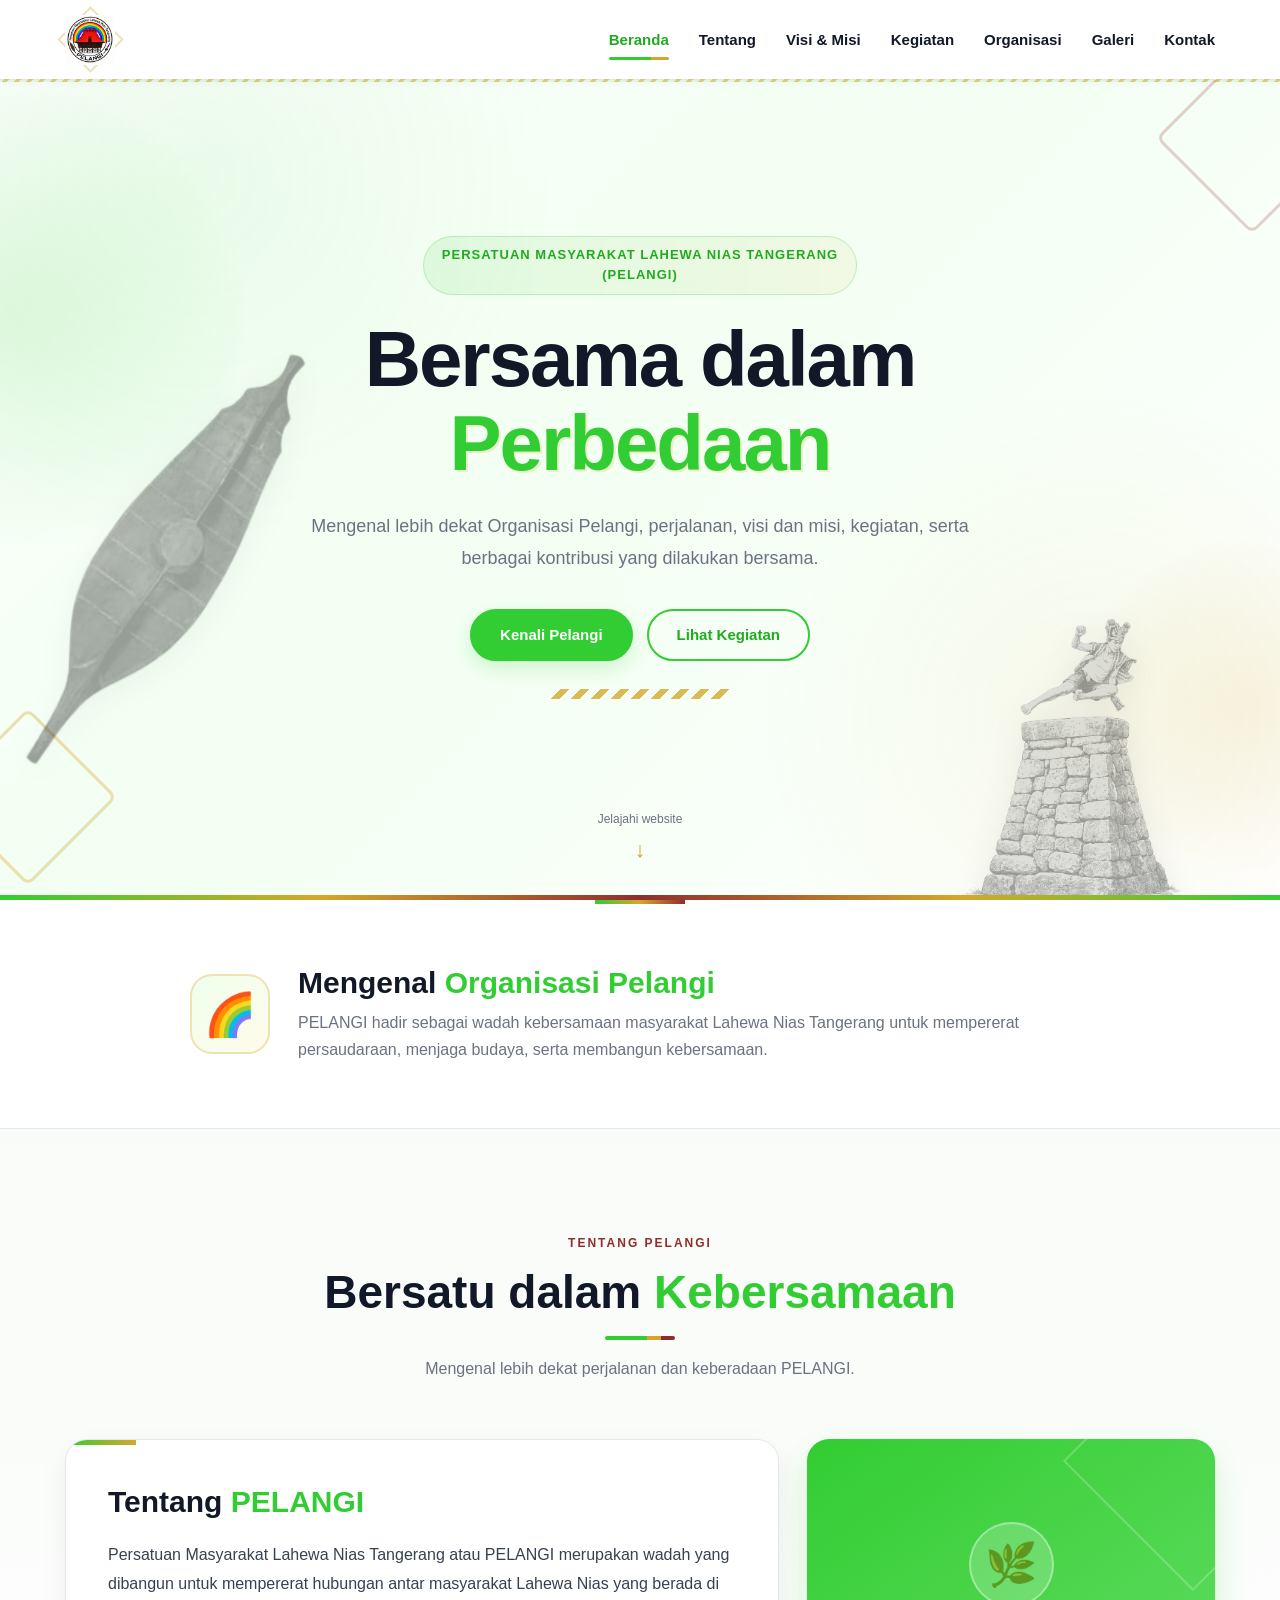
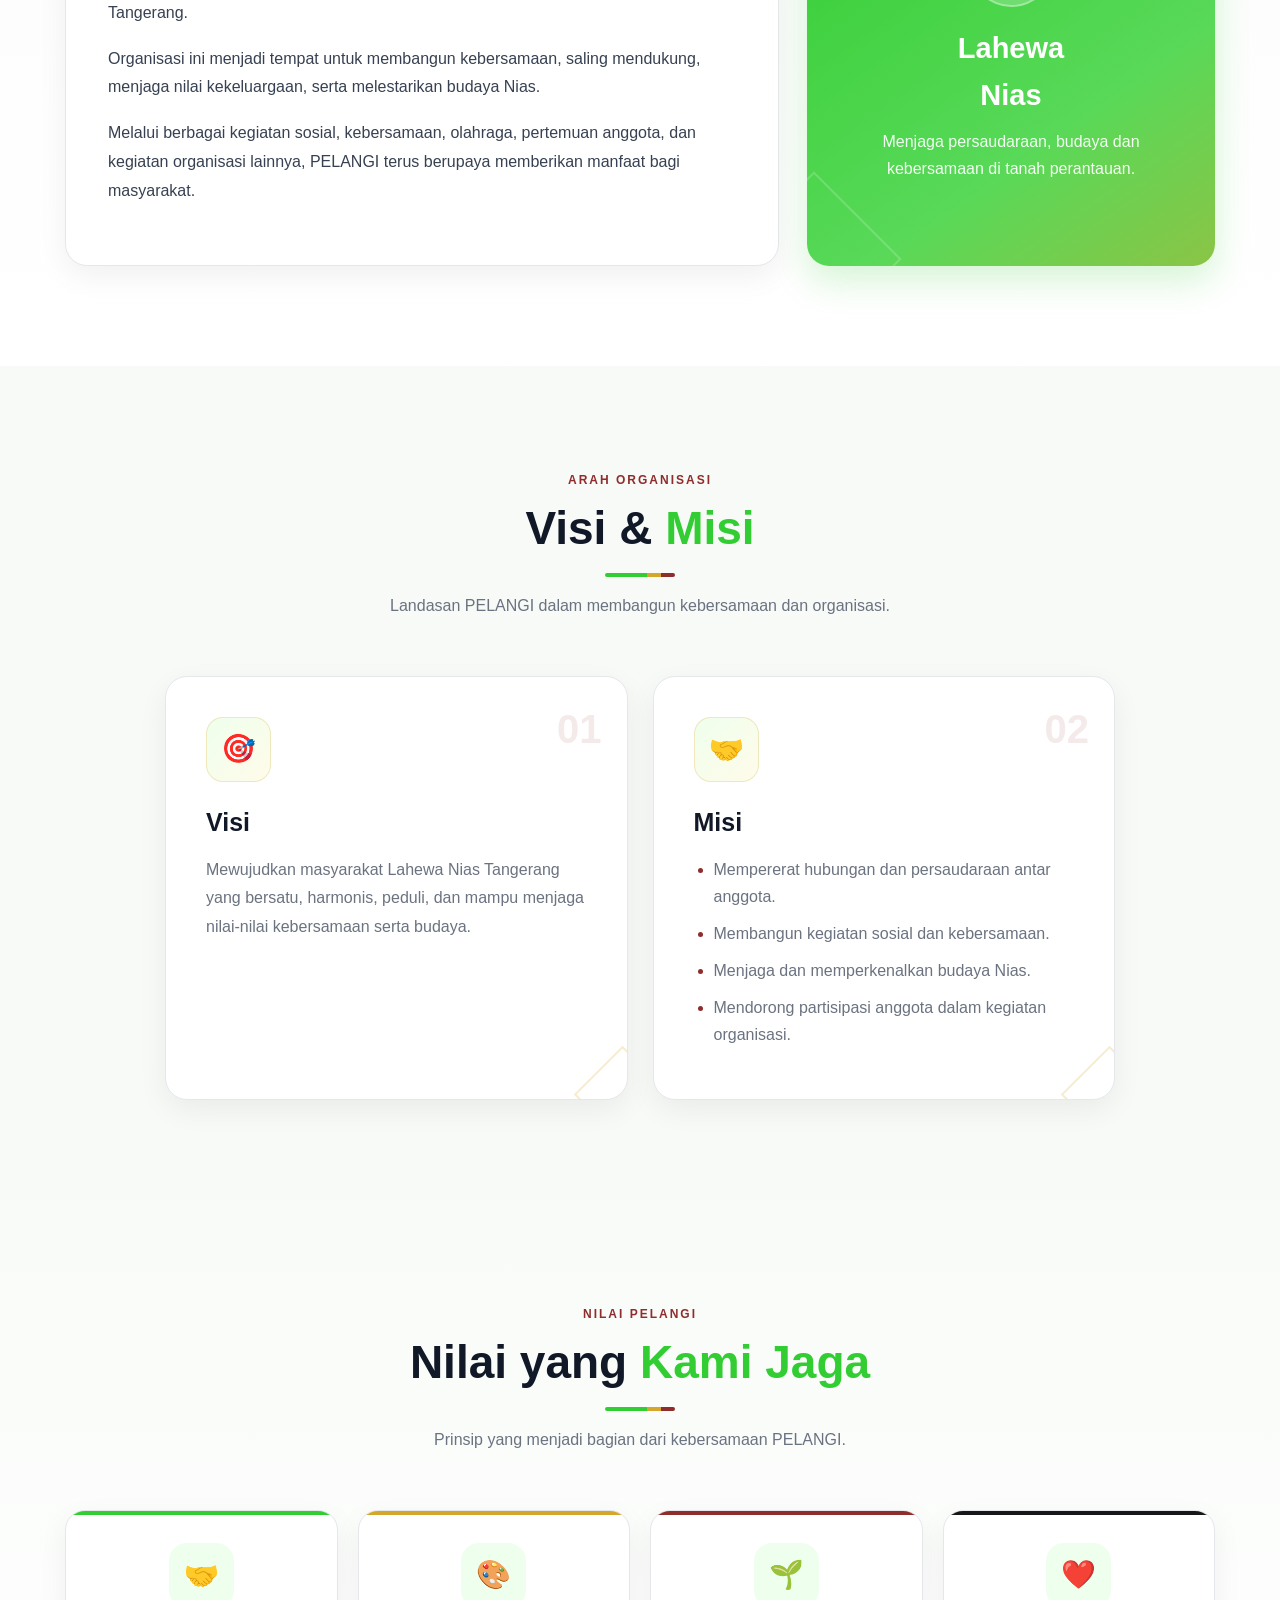
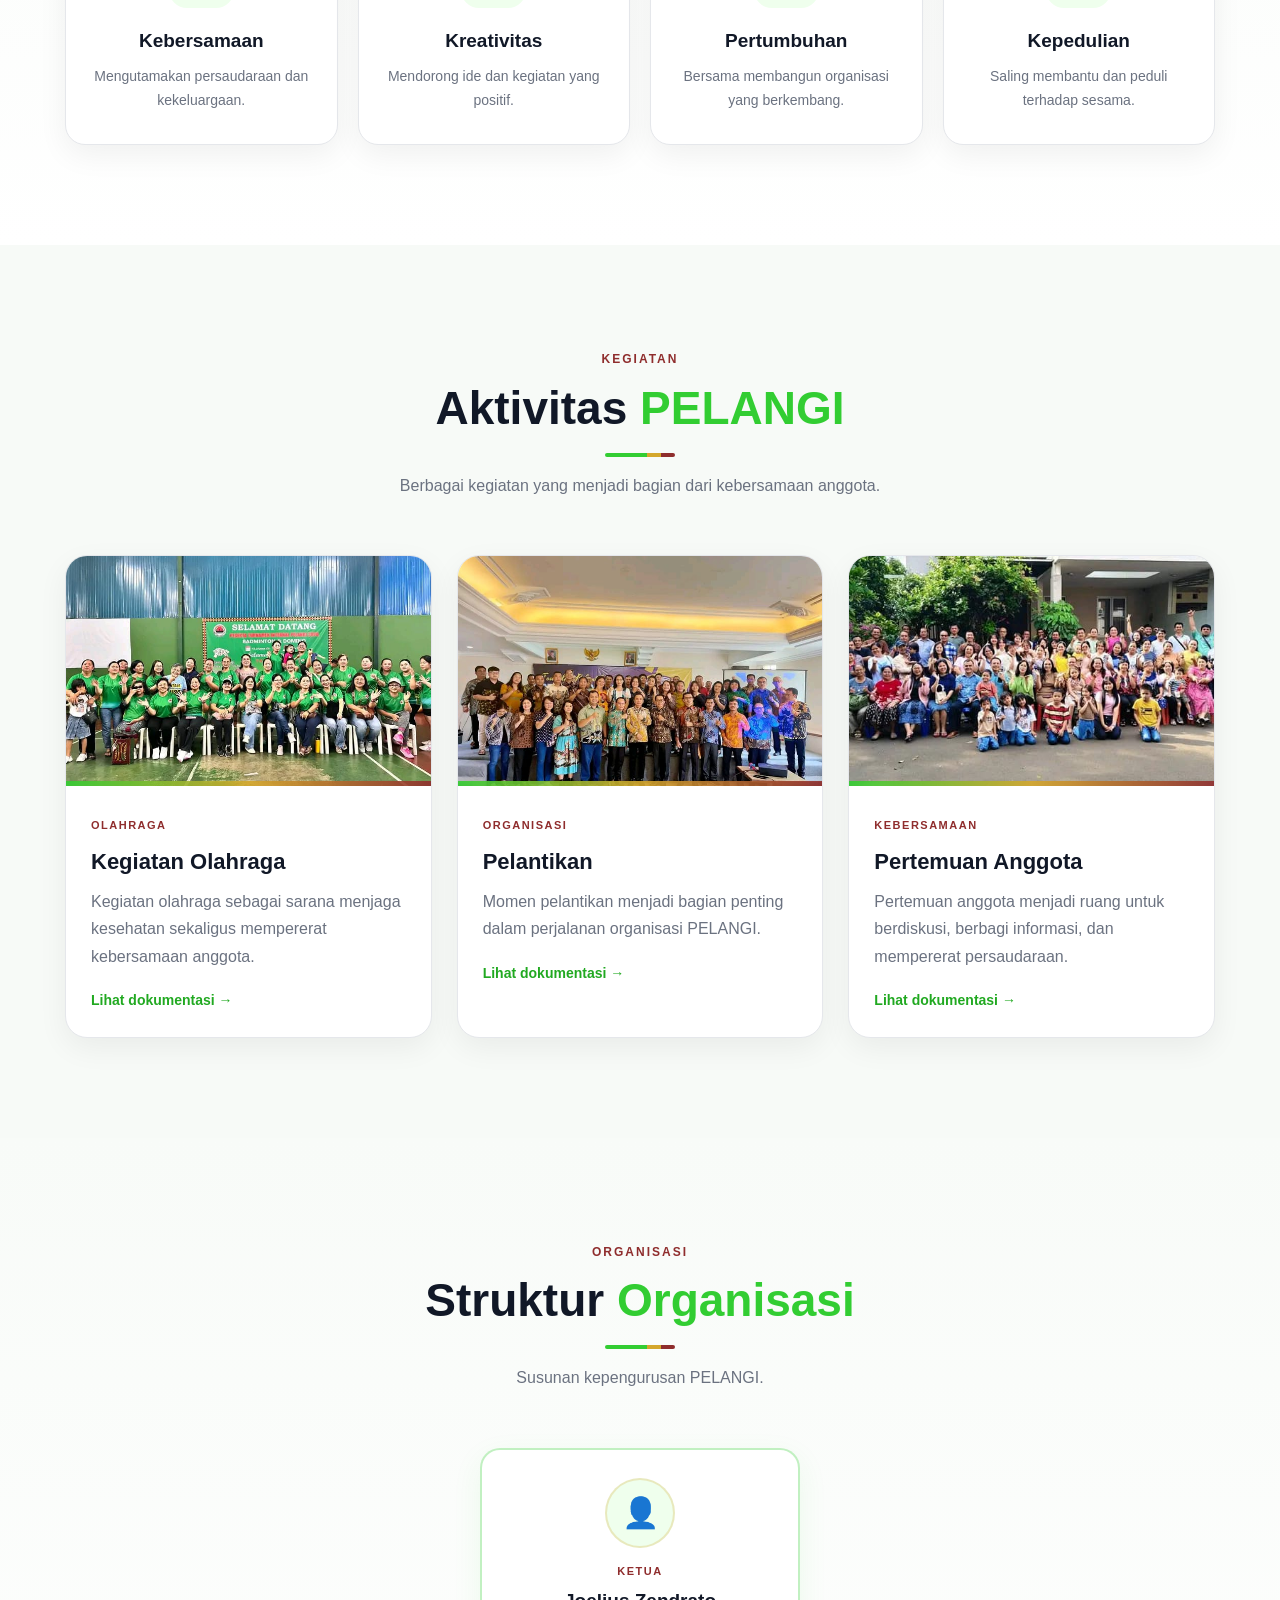
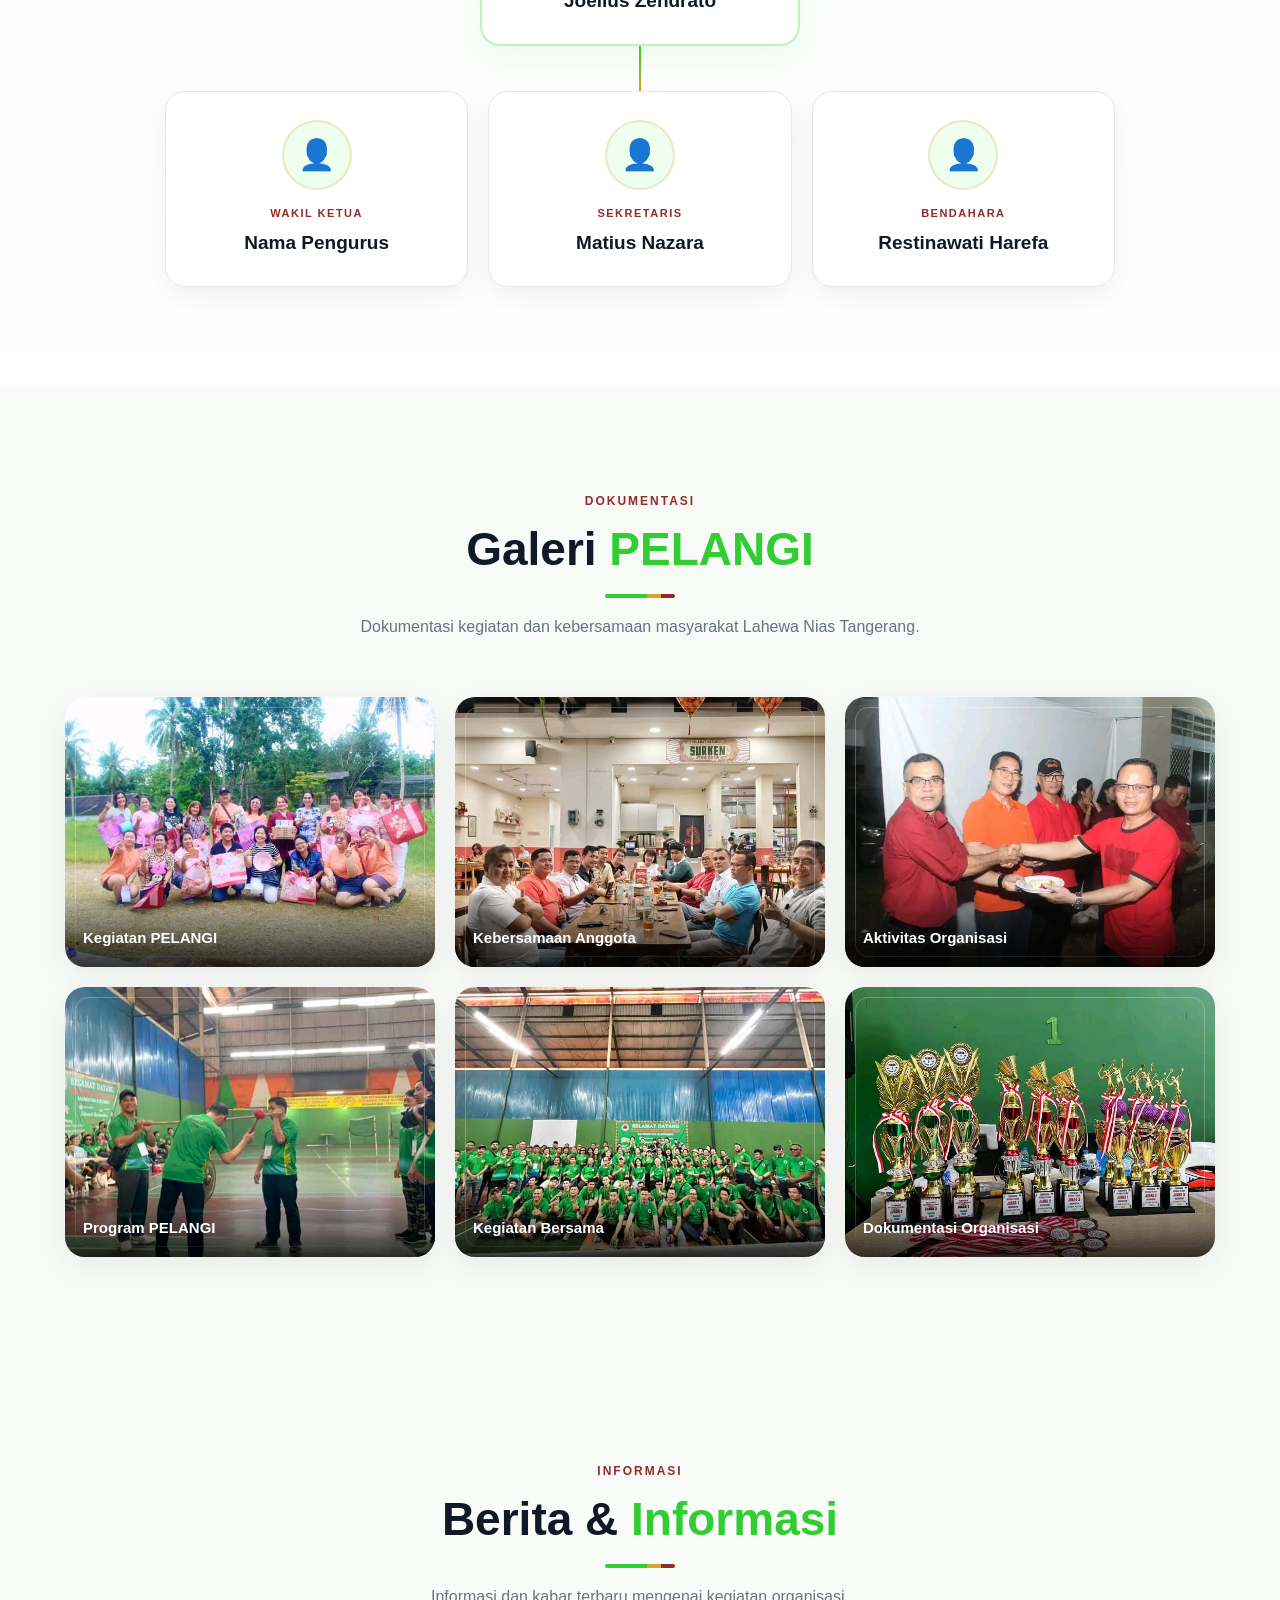
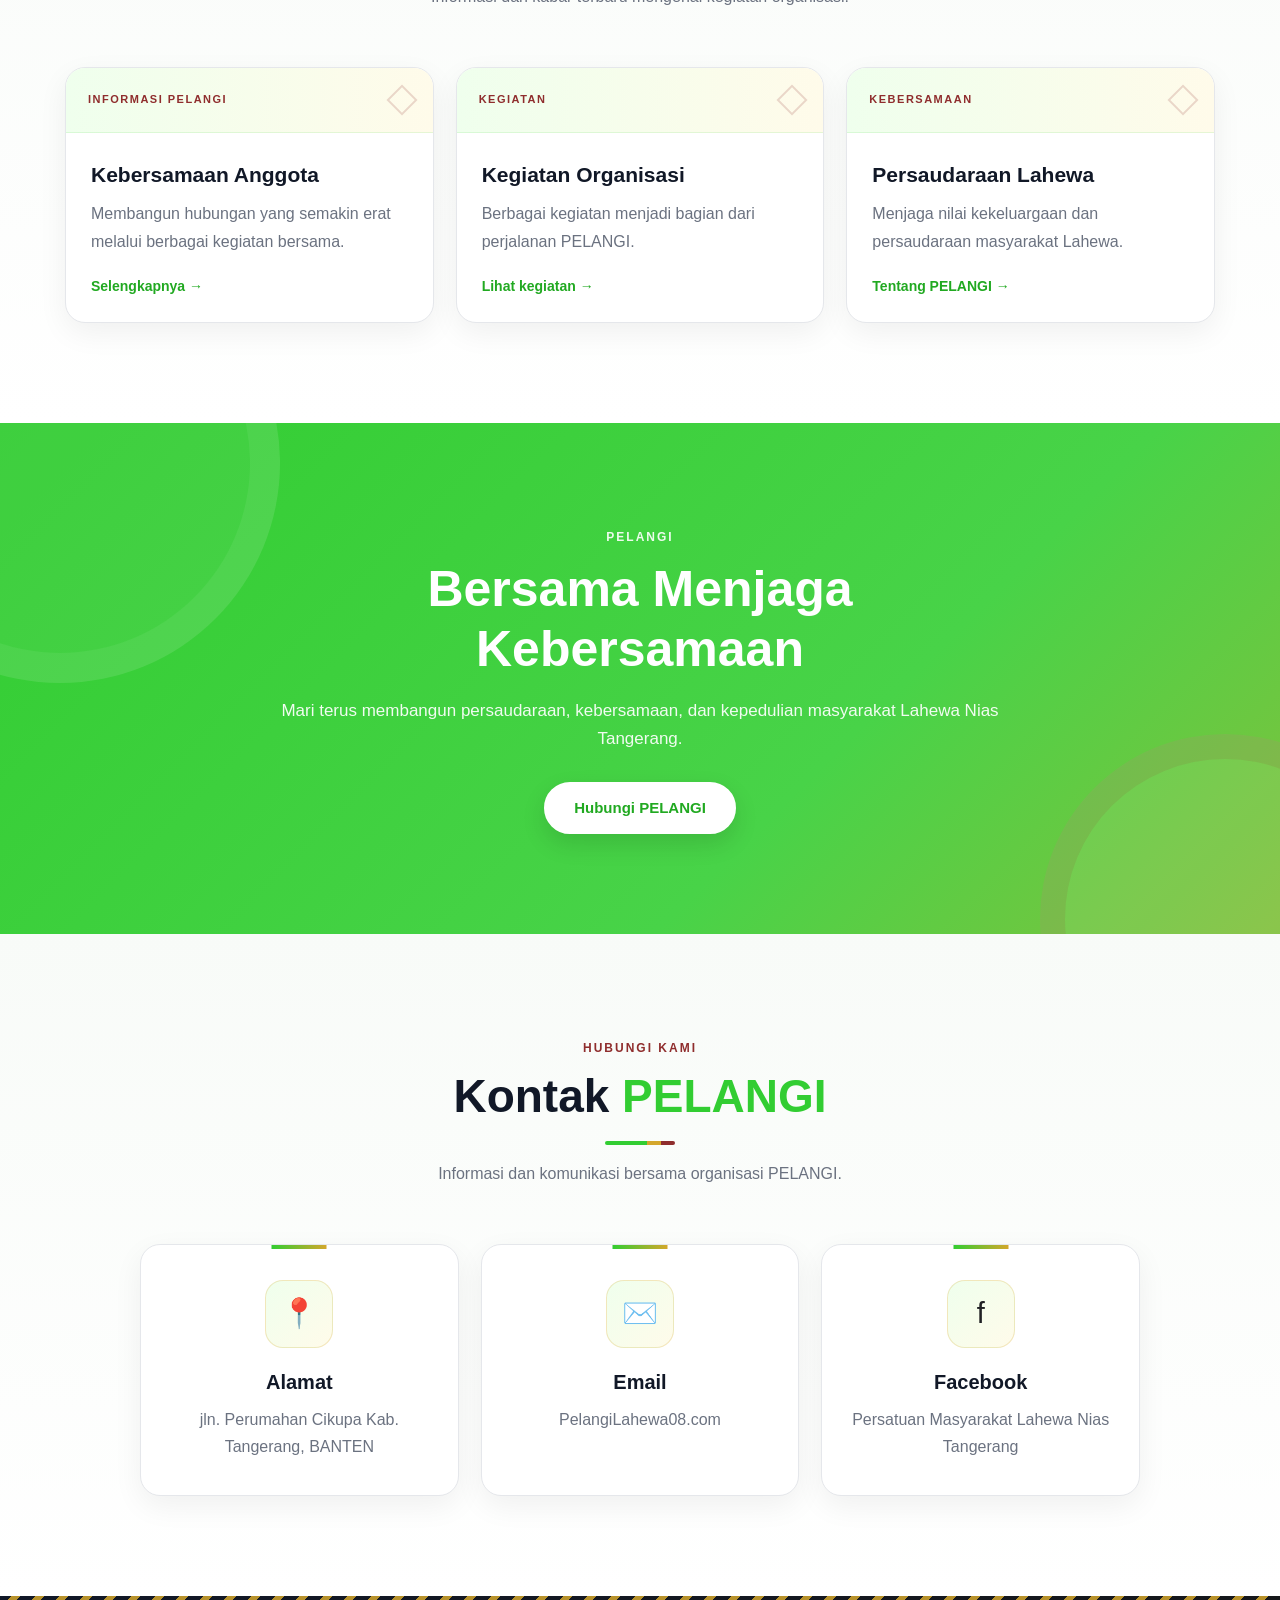
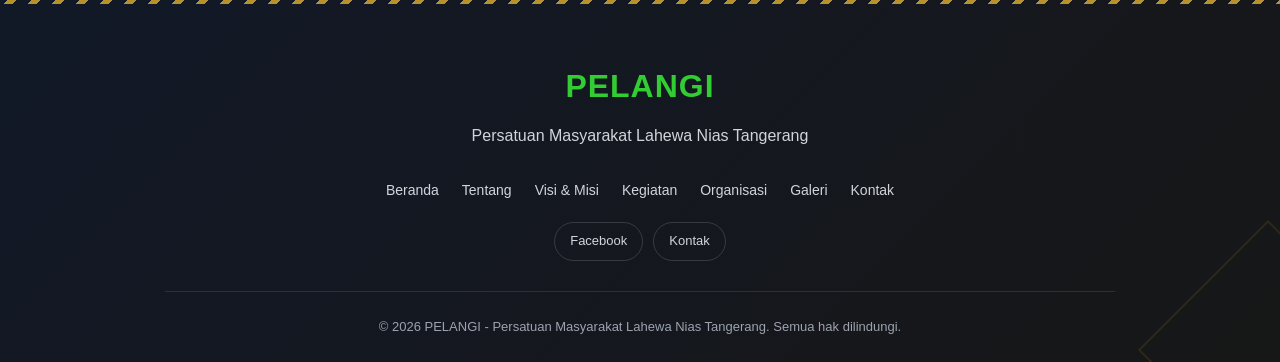
==== commit 3dae2c9c: "Add files via upload" ====
--- a/index.html
+++ b/index.html
@@ -1481,4 +1481,4 @@
 
 
 </body>
-</html>
+</html>
--- a/style.css
+++ b/style.css
@@ -3514,4 +3514,4 @@
 
         transition-duration: 0.01ms !important;
     }
-}
+}
